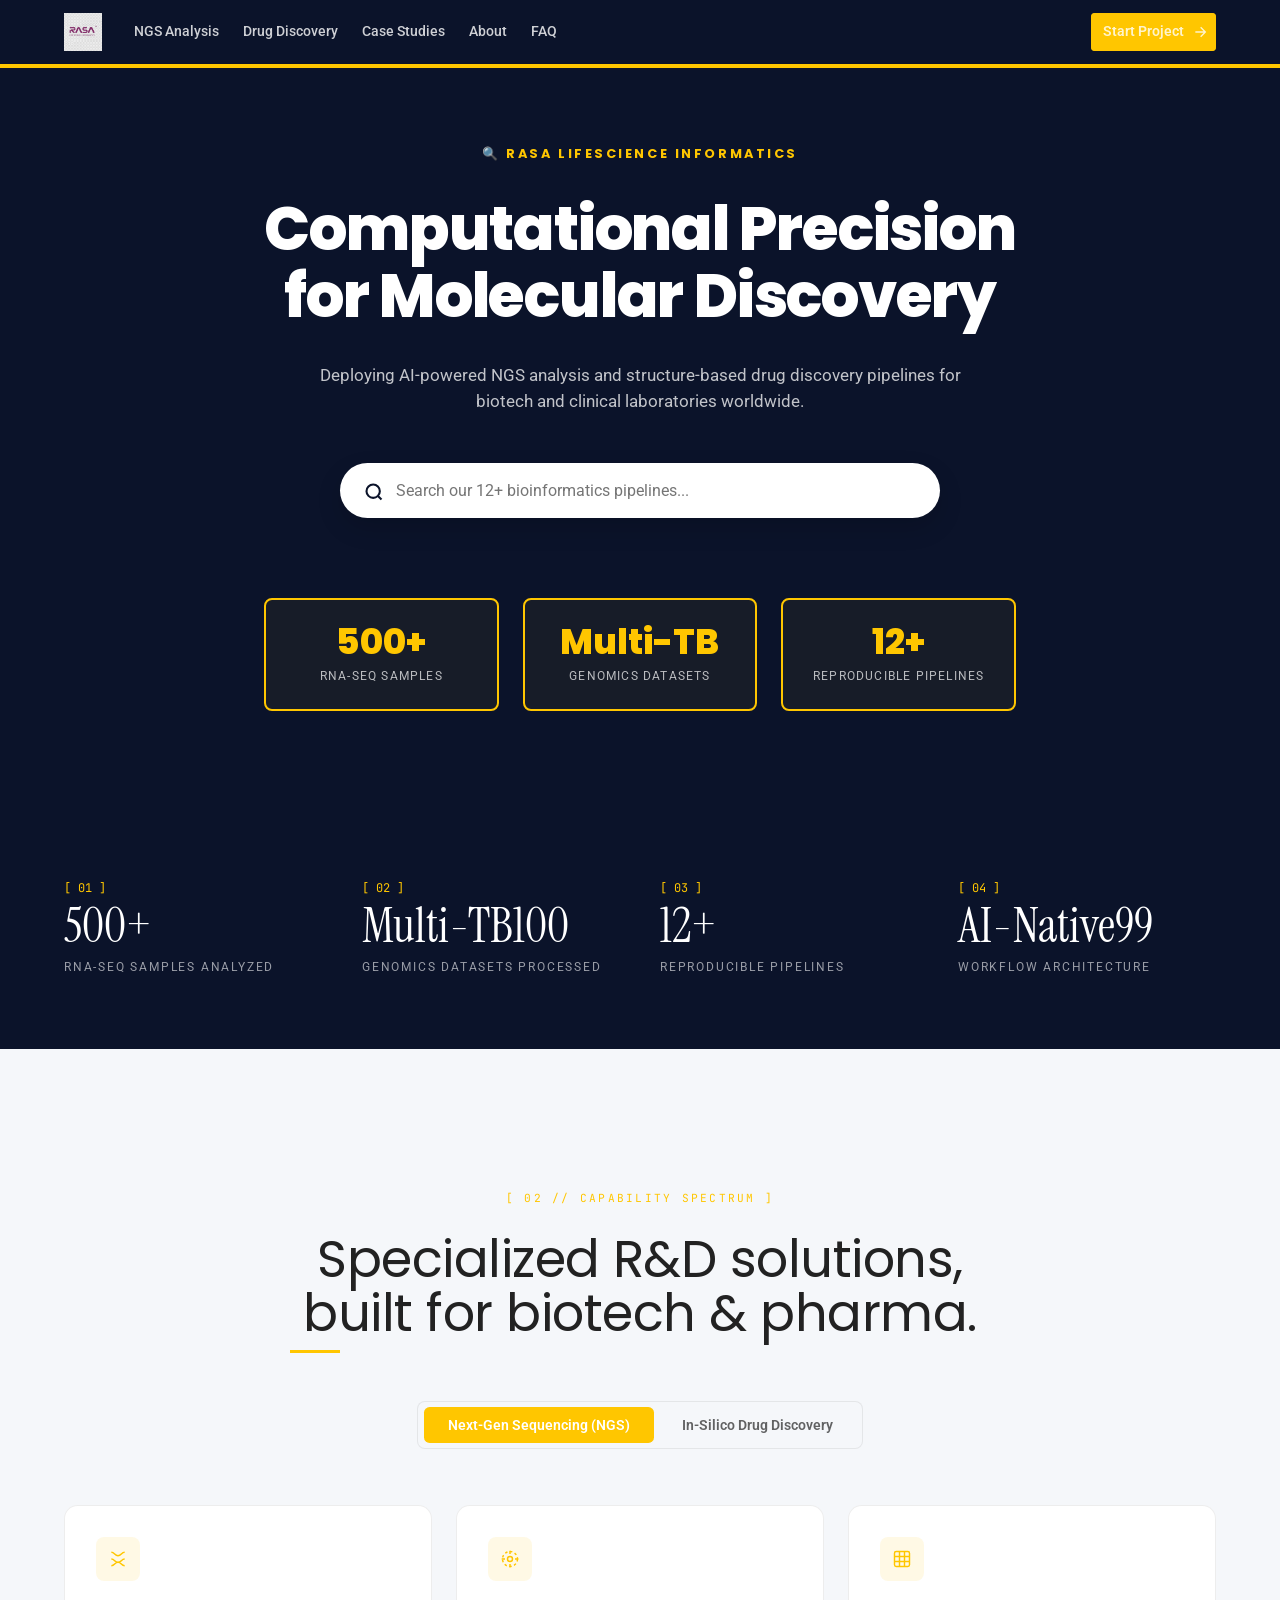
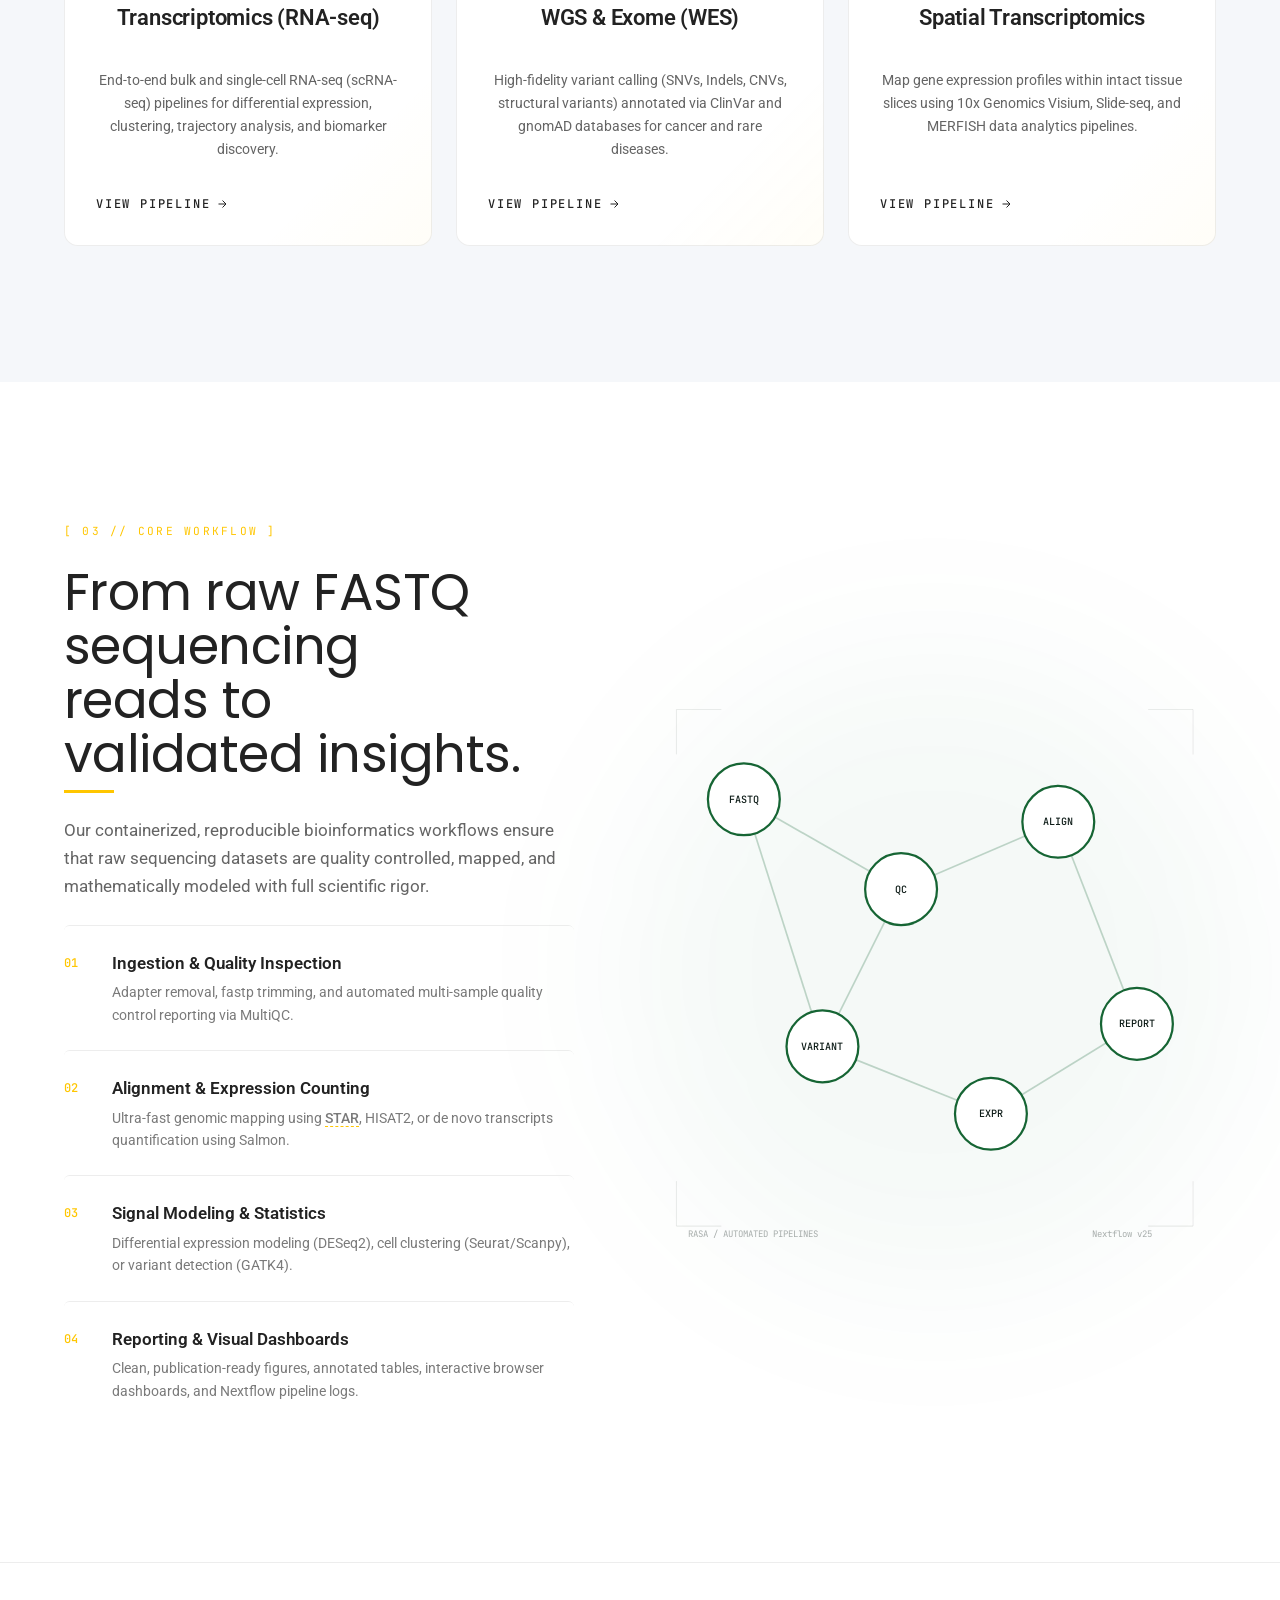
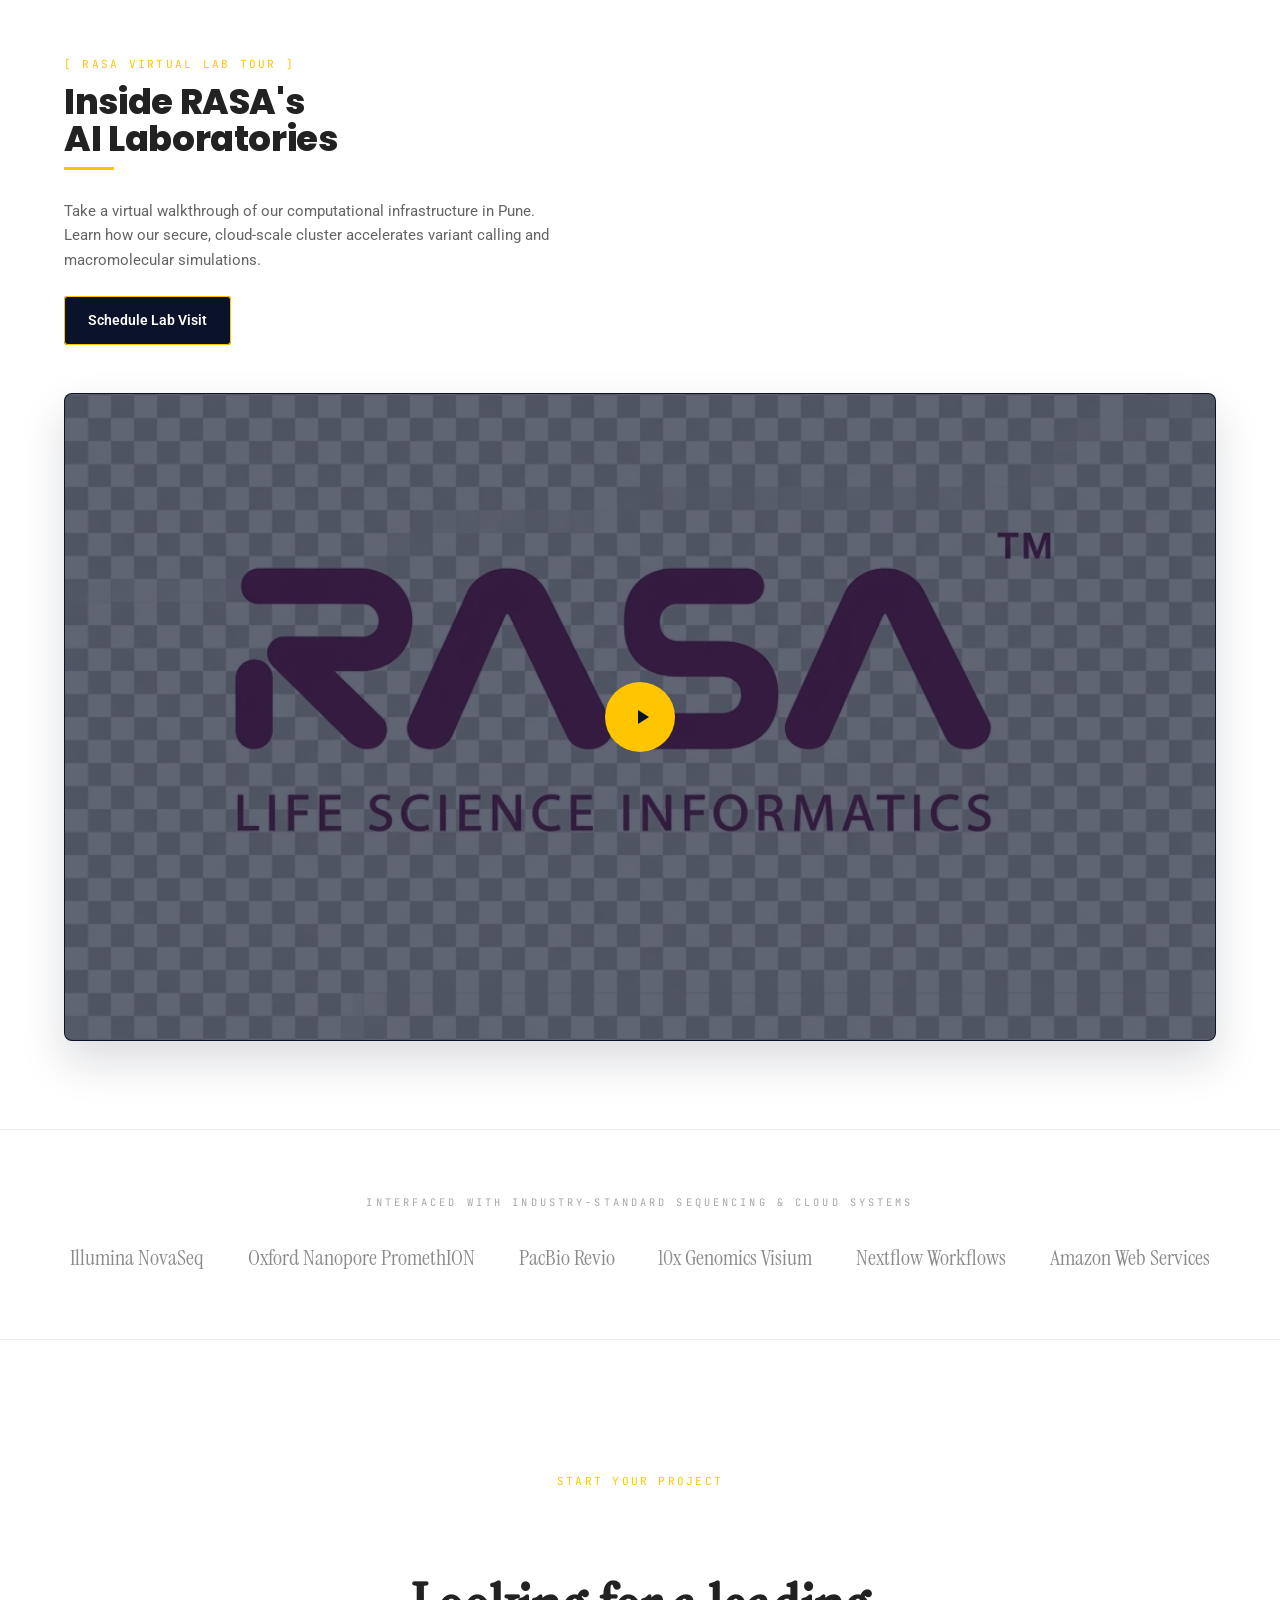
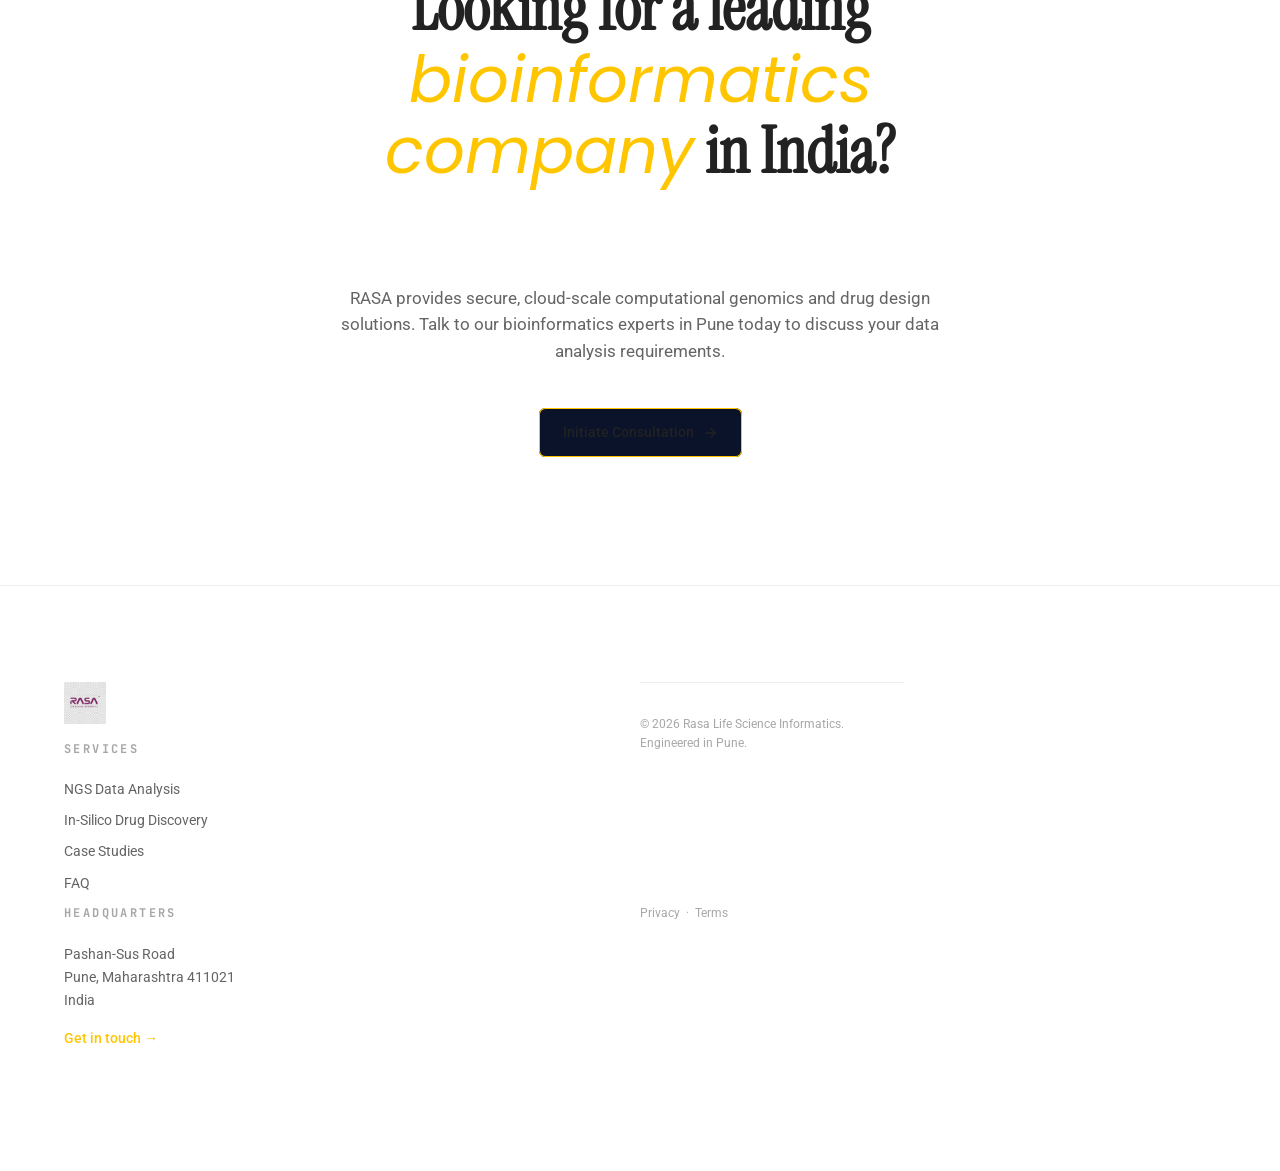
==== index.html @ 93c73415 "Initial commit of RASA LSI - Eduma Theme Clone" ====
<!DOCTYPE html>
<html lang="en">
<head>
  <meta charset="UTF-8">
  <meta name="viewport" content="width=device-width, initial-scale=1.0">
  <title>RASA Life Science Informatics | Bioinformatics & NGS Services India</title>
  <meta name="description" content="RASA Life Science Informatics provides AI-powered NGS data analysis services, transcriptomics, epigenomics, and in-silico drug discovery pipelines in India.">
  <link rel="icon" type="image/svg+xml" href="favicon.svg">
  <link rel="preconnect" href="https://fonts.googleapis.com">
  <link rel="preconnect" href="https://fonts.gstatic.com" crossorigin>
  <link href="https://fonts.googleapis.com/css2?family=Instrument+Serif:ital@0;1&family=Inter:wght@300;400;500;600;700&family=JetBrains+Mono:wght@400;500&display=swap" rel="stylesheet">
  <link rel="stylesheet" href="theme.css">
</head>
<body class="rasa">
  <!--
================================================================
  RASA LSI — HOME PAGE
  WordPress Custom HTML block. Self-contained.
  Design system: "Academic Precision" — cream + ink + forest leaf
  Typography: Instrument Serif / Inter / JetBrains Mono
================================================================
-->







<!-- =============== HEADER =============== -->
<header class="rasa rasa-header">
  <div class="rasa-header__inner">
    <div class="rasa-header__group">
      <a href="index.html" class="rasa-brand"><img src="logo.png" alt="RASA LSI Logo" style="height: 38px; width: auto; display: block; object-fit: contain; margin: 0;"></a>
      <nav class="rasa-nav" aria-label="Primary Nav">
        <a href="services-ngs.html">NGS Analysis</a>
        <a href="services-drug-discovery.html">Drug Discovery</a>
        <a href="case-studies.html">Case Studies</a>
        <a href="about.html">About</a>
        <a href="faq.html">FAQ</a>
      </nav>
    </div>
    <a href="contact.html" class="rasa-cta-btn">
      Start Project
      <svg viewBox="0 0 24 24" fill="none" stroke="currentColor" stroke-width="2" aria-hidden="true"><path d="M5 12h14M13 5l7 7-7 7"/></svg>
    </a>
  </div>
</header>

<!-- =============== MAIN =============== -->
<main class="rasa rasa-page">

  <!-- HERO -->
  
      <section class="rasa-hero" style="background: #0b132a !important; color: #ffffff !important; padding: 9rem 0 6rem !important; text-align: center !important; position: relative;">
        <div class="container" style="max-width: 800px; margin: 0 auto; display: flex; flex-direction: column; align-items: center; gap: 2rem;">
          <span class="rasa-eyebrow" style="color: #ffc600; font-family: 'Poppins', sans-serif; font-weight: 700; font-size: 0.8rem; letter-spacing: 0.2em; display: inline-flex; align-items: center; gap: 0.5rem;">🔍 RASA LIFESCIENCE INFORMATICS</span>
          <h1 class="rasa-h1" style="font-family: 'Poppins', sans-serif; font-weight: 800; font-size: clamp(2.2rem, 5vw, 3.8rem); line-height: 1.1; margin: 0; color: #ffffff;">
            Computational Precision for Molecular Discovery
          </h1>
          <p style="color: rgba(255,255,255,0.75); font-size: 1.05rem; line-height: 1.6; max-width: 650px; margin: 0;">
            Deploying AI-powered NGS analysis and structure-based drug discovery pipelines for biotech and clinical laboratories worldwide.
          </p>
          
          <!-- Central search bar -->
          <div style="width: 100%; max-width: 600px; position: relative; margin-top: 1rem;">
            <input type="text" placeholder="Search our 12+ bioinformatics pipelines..." style="width: 100%; padding: 1.1rem 1.5rem 1.1rem 3.5rem; border-radius: 9999px; border: none; font-family: inherit; font-size: 1rem; color: #0b132a; background: #ffffff; box-shadow: 0 10px 25px rgba(0,0,0,0.15);" disabled>
            <svg viewBox="0 0 24 24" fill="none" stroke="#0b132a" stroke-width="2.5" style="position: absolute; left: 1.5rem; top: 1.15rem; width: 20px; height: 20px;"><circle cx="11" cy="11" r="8"/><path d="m21 21-4.3-4.3"/></svg>
          </div>
          
          <!-- Yellow outline metrics boxes floating below -->
          <div style="display: grid; grid-template-columns: repeat(3, 1fr); gap: 1.5rem; width: 100%; margin-top: 3rem;">
            <div style="border: 2px solid #ffc600; padding: 1.5rem; border-radius: 0.5rem; background: rgba(255,198,0,0.05); text-align: center;">
              <div style="font-family: 'Poppins', sans-serif; font-size: 2.2rem; font-weight: 800; color: #ffc600; line-height: 1;">500+</div>
              <span style="font-size: 0.75rem; text-transform: uppercase; letter-spacing: 0.1em; color: rgba(255,255,255,0.7); display: block; margin-top: 0.5rem;">RNA-seq Samples</span>
            </div>
            <div style="border: 2px solid #ffc600; padding: 1.5rem; border-radius: 0.5rem; background: rgba(255,198,0,0.05); text-align: center;">
              <div style="font-family: 'Poppins', sans-serif; font-size: 2.2rem; font-weight: 800; color: #ffc600; line-height: 1;">Multi-TB</div>
              <span style="font-size: 0.75rem; text-transform: uppercase; letter-spacing: 0.1em; color: rgba(255,255,255,0.7); display: block; margin-top: 0.5rem;">Genomics Datasets</span>
            </div>
            <div style="border: 2px solid #ffc600; padding: 1.5rem; border-radius: 0.5rem; background: rgba(255,198,0,0.05); text-align: center;">
              <div style="font-family: 'Poppins', sans-serif; font-size: 2.2rem; font-weight: 800; color: #ffc600; line-height: 1;">12+</div>
              <span style="font-size: 0.75rem; text-transform: uppercase; letter-spacing: 0.1em; color: rgba(255,255,255,0.7); display: block; margin-top: 0.5rem;">Reproducible Pipelines</span>
            </div>
          </div>
        </div>
      </section>

  <!-- METRICS -->
  <section class="rasa-section--ink" style="padding: 4.5rem 0;">
    <div class="container">
      <div class="rasa-metrics">
        <div>
          <div class="rasa-metric__idx">[ 01 ]</div>
          <div class="rasa-metric__value" data-count="500" data-suffix="+">0+</div>
          <span class="rasa-metric__label">RNA-seq samples analyzed</span>
        </div>
        <div>
          <div class="rasa-metric__idx">[ 02 ]</div>
          <div class="rasa-metric__value" data-count="100" data-prefix="Multi-TB" data-suffix="">Multi-TB</div>
          <span class="rasa-metric__label">Genomics datasets processed</span>
        </div>
        <div>
          <div class="rasa-metric__idx">[ 03 ]</div>
          <div class="rasa-metric__value" data-count="12" data-suffix="+">0+</div>
          <span class="rasa-metric__label">Reproducible pipelines</span>
        </div>
        <div>
          <div class="rasa-metric__idx">[ 04 ]</div>
          <div class="rasa-metric__value" data-count="99" data-prefix="AI-Native" data-suffix="">AI-Native</div>
          <span class="rasa-metric__label">Workflow architecture</span>
        </div>
      </div>
    </div>
  </section>

  <!-- SPECIALIZED SERVICES (INTERACTIVE TABS) -->
  <section class="rasa-section rasa-section--lg rasa-section--muted">
    <div class="container" style="text-align: center;">
      <div class="rasa-reveal" style="max-width: 700px; margin: 0 auto 3rem;">
        <span class="rasa-eyebrow">[ 02 // Capability Spectrum ]</span>
        <h2 class="rasa-h2" style="margin-top:1.5rem;">Specialized R&amp;D solutions, built for biotech &amp; pharma.</h2>
      </div>

      <!-- Tab Switcher -->
      <div class="rasa-reveal" data-delay="1">
        <div class="rasa-tabs-nav" role="tablist">
          <button class="rasa-tab-btn is-active" id="tab-ngs" role="tab" aria-selected="true" aria-controls="panel-ngs">Next-Gen Sequencing (NGS)</button>
          <button class="rasa-tab-btn" id="tab-dd" role="tab" aria-selected="false" aria-controls="panel-dd">In-Silico Drug Discovery</button>
        </div>
      </div>

      <!-- NGS Content Panel -->
      <div class="rasa-tab-panel is-active" id="panel-ngs" role="tabpanel" aria-labelledby="tab-ngs">
        <div class="rasa-services-grid">
          <div class="rasa-card">
            <div class="rasa-card__icon-wrap">
              <svg viewBox="0 0 24 24"><path d="M4 4c4 0 4 4 8 4s4-4 8-4M4 12c4 0 4 4 8 4s4-4 8-4M4 20c4 0 4-4 8-4s4 4 8 4"/></svg>
            </div>
            <h3 class="rasa-card__title">Transcriptomics (RNA-seq)</h3>
            <p class="rasa-card__body">End-to-end bulk and single-cell RNA-seq (scRNA-seq) pipelines for differential expression, clustering, trajectory analysis, and biomarker discovery.</p>
            <a href="services-ngs.html#transcriptomics" class="rasa-card__more">View Pipeline <svg viewBox="0 0 24 24" fill="none" stroke="currentColor" stroke-width="2" aria-hidden="true"><path d="M5 12h14M13 5l7 7-7 7"/></svg></a>
          </div>

          <div class="rasa-card">
            <div class="rasa-card__icon-wrap">
              <svg viewBox="0 0 24 24"><circle cx="12" cy="12" r="3"/><circle cx="12" cy="12" r="9" stroke-dasharray="3 3"/><path d="M12 2v4M12 18v4M2 12h4M18 12h4"/></svg>
            </div>
            <h3 class="rasa-card__title">WGS &amp; Exome (WES)</h3>
            <p class="rasa-card__body">High-fidelity variant calling (SNVs, Indels, CNVs, structural variants) annotated via ClinVar and gnomAD databases for cancer and rare diseases.</p>
            <a href="services-ngs.html#wgs-wes" class="rasa-card__more">View Pipeline <svg viewBox="0 0 24 24" fill="none" stroke="currentColor" stroke-width="2" aria-hidden="true"><path d="M5 12h14M13 5l7 7-7 7"/></svg></a>
          </div>

          <div class="rasa-card">
            <div class="rasa-card__icon-wrap">
              <svg viewBox="0 0 24 24"><rect x="3" y="3" width="18" height="18" rx="2"/><path d="M9 3v18M15 3v18M3 9h18M3 15h18"/></svg>
            </div>
            <h3 class="rasa-card__title">Spatial Transcriptomics</h3>
            <p class="rasa-card__body">Map gene expression profiles within intact tissue slices using 10x Genomics Visium, Slide-seq, and MERFISH data analytics pipelines.</p>
            <a href="services-ngs.html#spatial" class="rasa-card__more">View Pipeline <svg viewBox="0 0 24 24" fill="none" stroke="currentColor" stroke-width="2" aria-hidden="true"><path d="M5 12h14M13 5l7 7-7 7"/></svg></a>
          </div>
        </div>
      </div>

      <!-- Drug Discovery Panel -->
      <div class="rasa-tab-panel" id="panel-dd" role="tabpanel" aria-labelledby="tab-dd">
        <div class="rasa-services-grid">
          <div class="rasa-card">
            <div class="rasa-card__icon-wrap">
              <svg viewBox="0 0 24 24"><path d="M6 2v6a6 6 0 0 0 12 0V2M6 22v-6a6 6 0 0 1 12 0v6M6 2h12M6 22h12"/></svg>
            </div>
            <h3 class="rasa-card__title">Target ID &amp; Structure</h3>
            <p class="rasa-card__body">Integrative mining of transcriptomic &amp; clinical data paired with high-accuracy 3D structural prediction utilizing AlphaFold2 models.</p>
            <a href="services-drug-discovery.html#target" class="rasa-card__more">Explore Target ID <svg viewBox="0 0 24 24" fill="none" stroke="currentColor" stroke-width="2" aria-hidden="true"><path d="M5 12h14M13 5l7 7-7 7"/></svg></a>
          </div>

          <div class="rasa-card">
            <div class="rasa-card__icon-wrap">
              <svg viewBox="0 0 24 24"><circle cx="6" cy="6" r="3"/><circle cx="6" cy="18" r="3"/><circle cx="18" cy="12" r="3"/><path d="M9 6c6 0 6 6 6 6M9 18c6 0 6-6 6-6"/></svg>
            </div>
            <h3 class="rasa-card__title">Virtual Screening</h3>
            <p class="rasa-card__body">High-throughput structure-based virtual screening and shape-based pharmacophore docking of commercial compound databases.</p>
            <a href="services-drug-discovery.html#virtual-screening" class="rasa-card__more">Explore Screening <svg viewBox="0 0 24 24" fill="none" stroke="currentColor" stroke-width="2" aria-hidden="true"><path d="M5 12h14M13 5l7 7-7 7"/></svg></a>
          </div>

          <div class="rasa-card">
            <div class="rasa-card__icon-wrap">
              <svg viewBox="0 0 24 24"><path d="M12 2 4 5v7c0 5 3.5 8.5 8 10 4.5-1.5 8-5 8-10V5l-8-3z"/><path d="m9 12 2 2 4-4"/></svg>
            </div>
            <h3 class="rasa-card__title">Lead Optimization</h3>
            <p class="rasa-card__body">Refine hit binding affinities with GROMACS molecular dynamics, ML QSAR modeling, SwissADME profiling, and toxicity filters.</p>
            <a href="services-drug-discovery.html#lead-optimization" class="rasa-card__more">Explore Optimization <svg viewBox="0 0 24 24" fill="none" stroke="currentColor" stroke-width="2" aria-hidden="true"><path d="M5 12h14M13 5l7 7-7 7"/></svg></a>
          </div>
        </div>
      </div>
    </div>
  </section>

  <!-- PIPELINE -->
  <section class="rasa-section rasa-section--lg">
    <div class="container rasa-pipe-grid">
      <div class="rasa-reveal">
        <span class="rasa-eyebrow">[ 03 // Core Workflow ]</span>
        <h2 class="rasa-h2" style="margin: 1.5rem 0;">From raw FASTQ sequencing reads to validated insights.</h2>
        <p class="rasa-lede">
          Our containerized, reproducible bioinformatics workflows ensure that raw sequencing datasets 
          are quality controlled, mapped, and mathematically modeled with full scientific rigor.
        </p>
        <div class="rasa-pipe-list">
          <div class="rasa-pipe-row">
            <span class="rasa-pipe-row__num">01</span>
            <div>
              <div class="rasa-pipe-row__title">Ingestion &amp; Quality Inspection</div>
              <div class="rasa-pipe-row__body">Adapter removal, fastp trimming, and automated multi-sample quality control reporting via MultiQC.</div>
            </div>
          </div>
          <div class="rasa-pipe-row">
            <span class="rasa-pipe-row__num">02</span>
            <div>
              <div class="rasa-pipe-row__title">Alignment &amp; Expression Counting</div>
              <div class="rasa-pipe-row__body">Ultra-fast genomic mapping using 
                <span class="rasa-tooltip-target">STAR<span class="rasa-tooltip">Spliced Transcripts Alignment to a Reference - high speed RNA-seq aligner.</span></span>, 
                HISAT2, or de novo transcripts quantification using Salmon.
              </div>
            </div>
          </div>
          <div class="rasa-pipe-row">
            <span class="rasa-pipe-row__num">03</span>
            <div>
              <div class="rasa-pipe-row__title">Signal Modeling &amp; Statistics</div>
              <div class="rasa-pipe-row__body">Differential expression modeling (DESeq2), cell clustering (Seurat/Scanpy), or variant detection (GATK4).</div>
            </div>
          </div>
          <div class="rasa-pipe-row">
            <span class="rasa-pipe-row__num">04</span>
            <div>
              <div class="rasa-pipe-row__title">Reporting &amp; Visual Dashboards</div>
              <div class="rasa-pipe-row__body">Clean, publication-ready figures, annotated tables, interactive browser dashboards, and Nextflow pipeline logs.</div>
            </div>
          </div>
        </div>
      </div>

      <!-- Dynamic SVG Schematic -->
      <div class="rasa-reveal" data-delay="2" style="position: relative;">
        <div style="position: absolute; inset: -2rem; background: rgba(22,101,52,0.04); filter: blur(80px); border-radius: 50%; z-index: 0;"></div>
        <svg viewBox="0 0 500 500" style="width: 100%; position: relative; z-index: 1;" aria-hidden="true" role="img">
          <defs>
            <linearGradient id="rasa-pipe-grad" x1="0" y1="0" x2="1" y2="1">
              <stop offset="0%" stop-color="#166534" stop-opacity="0.3"/>
              <stop offset="100%" stop-color="#166534" stop-opacity="0.05"/>
            </linearGradient>
          </defs>
          <!-- Grid connections -->
          <g stroke="rgba(22,101,52,0.25)" stroke-width="1.5" fill="none">
            <path d="M80,100 Q150,140 220,180"/>
            <path d="M220,180 Q290,150 360,120"/>
            <path d="M220,180 Q185,250 150,320"/>
            <path d="M360,120 Q395,210 430,300"/>
            <path d="M150,320 Q225,350 300,380"/>
            <path d="M300,380 Q365,340 430,300"/>
            <path d="M80,100 Q115,210 150,320"/>
          </g>
          <!-- Nodes -->
          <g fill="var(--cream)">
            <circle cx="80" cy="100" r="32" stroke="#166534" stroke-width="2"/>
            <circle cx="220" cy="180" r="32" stroke="#166534" stroke-width="2"/>
            <circle cx="360" cy="120" r="32" stroke="#166534" stroke-width="2"/>
            <circle cx="150" cy="320" r="32" stroke="#166534" stroke-width="2"/>
            <circle cx="300" cy="380" r="32" stroke="#166534" stroke-width="2"/>
            <circle cx="430" cy="300" r="32" stroke="#166534" stroke-width="2"/>
          </g>
          <!-- Node Texts -->
          <g font-family="JetBrains Mono, monospace" font-size="9" fill="#0c1a16" text-anchor="middle" font-weight="500">
            <text x="80" y="103">FASTQ</text>
            <text x="220" y="183">QC</text>
            <text x="360" y="123">ALIGN</text>
            <text x="150" y="323">VARIANT</text>
            <text x="300" y="383">EXPR</text>
            <text x="430" y="303">REPORT</text>
          </g>
          <!-- Ticks -->
          <g stroke="rgba(12,26,22,0.08)" stroke-width="1">
            <line x1="20" y1="20" x2="60" y2="20"/><line x1="20" y1="20" x2="20" y2="60"/>
            <line x1="480" y1="20" x2="440" y2="20"/><line x1="480" y1="20" x2="480" y2="60"/>
            <line x1="20" y1="480" x2="60" y2="480"/><line x1="20" y1="480" x2="20" y2="440"/>
            <line x1="480" y1="480" x2="440" y2="480"/><line x1="480" y1="480" x2="480" y2="440"/>
          </g>
          <g font-family="JetBrains Mono, monospace" font-size="8" fill="#0c1a16" opacity="0.35">
            <text x="30" y="490">RASA / AUTOMATED PIPELINES</text>
            <text x="390" y="490">Nextflow v25</text>
          </g>
        </svg>
      </div>
    </div>
  </section>

  <!-- PLATFORMS -->
  
      <!-- INSIDE RASA'S AI LABORATORIES VIDEO PROMOTIONAL BLOCK -->
      <section class="rasa-section" style="background: #ffffff; border-top: 1px solid var(--border); padding: 5.5rem 0;">
        <div class="container" style="display: grid; grid-template-columns: 1fr; gap: 3rem; align-items: center;" class="rasa-split-video">
          <!-- Copy (Left) -->
          <div style="max-width: 500px; text-align:left;">
            <span class="rasa-eyebrow" style="color: #ffc600;">[ RASA Virtual Lab Tour ]</span>
            <h2 class="rasa-h2" style="font-family: 'Poppins', sans-serif; font-size: 2.2rem; margin-top: 0.5rem; font-weight: 800;">Inside RASA's AI Laboratories</h2>
            <p style="color: var(--foreground-70); font-size: 0.95rem; line-height: 1.6; margin-top: 1rem;">
              Take a virtual walkthrough of our computational infrastructure in Pune. Learn how our secure, cloud-scale cluster accelerates variant calling and macromolecular simulations.
            </p>
            <div style="margin-top: 1.5rem;">
              <a href="contact.html" class="rasa-btn rasa-btn--primary" style="background: #0b132a; color: #ffffff; font-weight: 600; border-radius: 0.25rem;">Schedule Lab Visit</a>
            </div>
          </div>
          
          <!-- Video Placeholder (Right) -->
          <div style="position: relative; width: 100%; aspect-ratio: 16/9; background: #0b132a; border-radius: 0.5rem; overflow: hidden; box-shadow: 0 20px 45px rgba(11, 19, 42, 0.15); display: flex; align-items: center; justify-content: center; border: 1px solid rgba(11, 19, 42, 0.1);">
            <img src="logo.png" alt="Lab Tour Video Thumbnail" style="width: 100%; height: 100%; object-fit: cover; opacity: 0.35;">
            <!-- Pulsing Play Button -->
            <button style="position: absolute; width: 70px; height: 70px; border-radius: 50%; background: #ffc600; border: none; display: flex; align-items: center; justify-content: center; box-shadow: 0 0 0 0 rgba(255, 198, 0, 0.6); animation: playPulse 2s infinite; cursor: pointer;">
              <svg viewBox="0 0 24 24" fill="#0b132a" style="width: 24px; height: 24px; margin-left: 4px;"><path d="M8 5v14l11-7z"/></svg>
            </button>
          </div>
        </div>
        <link rel="stylesheet" href="theme.css">
      </section>
<section class="rasa-platforms">
    <div class="container">
      <p class="rasa-platforms__label">Interfaced with industry-standard sequencing &amp; cloud systems</p>
      <div class="rasa-platforms__row">
        <span class="rasa-platforms__item">Illumina NovaSeq</span>
        <span class="rasa-platforms__item">Oxford Nanopore PromethION</span>
        <span class="rasa-platforms__item">PacBio Revio</span>
        <span class="rasa-platforms__item">10x Genomics Visium</span>
        <span class="rasa-platforms__item">Nextflow Workflows</span>
        <span class="rasa-platforms__item">Amazon Web Services</span>
      </div>
    </div>
  </section>

  <!-- CTA -->
  <section class="rasa-cta">
    <div class="container rasa-cta__inner">
      <div class="rasa-reveal">
        <span class="rasa-eyebrow">Start Your Project</span>
      </div>
      <h2 class="rasa-cta__heading rasa-reveal" data-delay="1">Looking for a leading <span class="serif italic leaf">bioinformatics company</span> in India?</h2>
      <p class="rasa-cta__body rasa-reveal" data-delay="2">
        RASA provides secure, cloud-scale computational genomics and drug design solutions. Talk to our bioinformatics experts in Pune today to discuss your data analysis requirements.
      </p>
      <div class="rasa-reveal" data-delay="3">
        <a href="contact.html" class="rasa-btn rasa-btn--primary">
          Initiate Consultation
          <svg viewBox="0 0 24 24" fill="none" stroke="currentColor" stroke-width="2" aria-hidden="true"><path d="M5 12h14M13 5l7 7-7 7"/></svg>
        </a>
      </div>
    </div>
  </section>

</main>

<!-- =============== FOOTER =============== -->
<footer class="rasa rasa-footer">
  <div class="container">
    <div class="rasa-footer__grid">
      <div>
        <div class="rasa-footer__brand"><img src="logo.png" alt="RASA LSI Logo" style="height: 42px; width: auto; display: block; object-fit: contain;"></div>
      <div>
        <h4>Services</h4>
        <a href="services-ngs.html">NGS Data Analysis</a>
        <a href="services-drug-discovery.html">In-Silico Drug Discovery</a>
        <a href="case-studies.html">Case Studies</a>
        <a href="faq.html">FAQ</a>
      </div>
      <div>
        <h4>Headquarters</h4>
        <p style="font-size: 0.875rem; color: var(--foreground-70); line-height: 1.65; margin: 0 0 1rem;">
          Pashan-Sus Road<br>
          Pune, Maharashtra 411021<br>
          India
        </p>
        <a href="contact.html" style="font-weight: 500; color: var(--leaf);">Get in touch →</a>
      </div>
    </div>
    <div class="rasa-footer__bottom">
      <span>© <span id="rasa-year">2026</span> Rasa Life Science Informatics. Engineered in Pune.</span>
      <span><a href="/privacy">Privacy</a> &nbsp;·&nbsp; <a href="/terms">Terms</a></span>
    </div>
  </div>
</footer>
  <script>

(function () {
  var y = document.getElementById('rasa-year');
  if (y) y.textContent = new Date().getFullYear();

    // Active navigation link detection
  try {
    var path = window.location.pathname;
    var page = path.split('/').pop();
    if (!page || page === '') page = 'index.html';
    document.querySelectorAll('.rasa-nav a').forEach(function (a) {
      a.classList.remove('is-active');
      var href = a.getAttribute('href').split('#')[0].split('/').pop();
      if (href === page) a.classList.add('is-active');
    });
  } catch (e) {}

  // Reveal animations on scroll
  var reveals = document.querySelectorAll('.rasa-reveal');
  var ioReveal = new IntersectionObserver(function (entries) {
    entries.forEach(function (e) {
      if (e.isIntersecting) {
        e.target.classList.add('is-visible');
        ioReveal.unobserve(e.target);
      }
    });
  }, { threshold: 0.1 });
  reveals.forEach(function (el) { ioReveal.observe(el); });

  // Metrics counter animations
  var metrics = document.querySelectorAll('.rasa-metric__value');
  var ioMetrics = new IntersectionObserver(function (entries) {
    entries.forEach(function (e) {
      if (e.isIntersecting) {
        var el = e.target;
        var targetVal = parseInt(el.getAttribute('data-count'), 10);
        var prefix = el.getAttribute('data-prefix') || '';
        var suffix = el.getAttribute('data-suffix') || '';
        if (!isNaN(targetVal)) {
          var current = 0;
          var duration = 1500; // ms
          var stepTime = Math.max(Math.floor(duration / targetVal), 15);
          var timer = setInterval(function () {
            current += Math.ceil(targetVal / 60);
            if (current >= targetVal) {
              current = targetVal;
              clearInterval(timer);
            }
            el.textContent = prefix + current + suffix;
          }, stepTime);
        } else {
          el.textContent = prefix || el.textContent;
        }
        ioMetrics.unobserve(el);
      }
    });
  }, { threshold: 0.1 });
  metrics.forEach(function (el) { ioMetrics.observe(el); });

  // Interactive Tabs
  var tabButtons = document.querySelectorAll('.rasa-tab-btn');
  var tabPanels = document.querySelectorAll('.rasa-tab-panel');
  tabButtons.forEach(function (btn) {
    btn.addEventListener('click', function () {
      tabButtons.forEach(function (b) {
        b.classList.remove('is-active');
        b.setAttribute('aria-selected', 'false');
      });
      tabPanels.forEach(function (p) { p.classList.remove('is-active'); });

      btn.classList.add('is-active');
      btn.setAttribute('aria-selected', 'true');
      var controls = btn.getAttribute('aria-controls');
      var targetPanel = document.getElementById(controls);
      if (targetPanel) targetPanel.classList.add('is-active');
    });
  });

  // Dynamic Interactive SVG Network Diagram Simulation
  (function () {
    var svg = document.getElementById('rasa-hero-network');
    if (!svg) return;
    
    var width = 400;
    var height = 400;
    var numNodes = 15;
    var nodes = [];
    var links = [];
    var mouse = { x: width / 2, y: height / 2, active: false };

    // Initialize random nodes
    for (var i = 0; i < numNodes; i++) {
      nodes.push({
        x: Math.random() * (width - 100) + 50,
        y: Math.random() * (height - 100) + 50,
        vx: (Math.random() - 0.5) * 0.8,
        vy: (Math.random() - 0.5) * 0.8,
        radius: Math.random() * 4 + 3,
        element: null
      });
    }

    // Generate random connection linkages
    for (var i = 0; i < nodes.length; i++) {
      for (var j = i + 1; j < nodes.length; j++) {
        if (Math.random() < 0.28) {
          links.push({ source: i, target: j, element: null });
        }
      }
    }

    // Create SVG elements
    var linkGroup = document.createElementNS("http://www.w3.org/2000/svg", "g");
    linkGroup.setAttribute("stroke", "rgba(11, 19, 42, 0.12)");
    linkGroup.setAttribute("stroke-width", "1.5");
    svg.appendChild(linkGroup);

    var nodeGroup = document.createElementNS("http://www.w3.org/2000/svg", "g");
    svg.appendChild(nodeGroup);

    links.forEach(function (l) {
      var line = document.createElementNS("http://www.w3.org/2000/svg", "line");
      linkGroup.appendChild(line);
      l.element = line;
    });

    nodes.forEach(function (n) {
      var circle = document.createElementNS("http://www.w3.org/2000/svg", "circle");
      circle.setAttribute("r", n.radius);
      circle.setAttribute("fill", "#0b132a");
      circle.setAttribute("stroke", "#f8f9fa");
      circle.setAttribute("stroke-width", "1.5");
      nodeGroup.appendChild(circle);
      n.element = circle;
    });

    // Tracking mouse movements
    svg.addEventListener('mousemove', function (e) {
      var rect = svg.getBoundingClientRect();
      mouse.x = (e.clientX - rect.left) * (width / rect.width);
      mouse.y = (e.clientY - rect.top) * (height / rect.height);
      mouse.active = true;
    });

    svg.addEventListener('mouseleave', function () {
      mouse.active = false;
    });

    // Physics Engine Loop
    function updatePhysics() {
      nodes.forEach(function (n) {
        // Friction / Inertia
        n.x += n.vx;
        n.y += n.vy;

        // Boundary bounce check
        if (n.x < 15 || n.x > width - 15) { n.vx *= -1; n.x = Math.max(15, Math.min(width - 15, n.x)); }
        if (n.y < 15 || n.y > height - 15) { n.vy *= -1; n.y = Math.max(15, Math.min(height - 15, n.y)); }

        // Interaction with mouse pointer (attraction/spring gravity)
        if (mouse.active) {
          var dx = mouse.x - n.x;
          var dy = mouse.y - n.y;
          var dist = Math.sqrt(dx * dx + dy * dy);
          if (dist < 120) {
            var force = (120 - dist) / 1500;
            n.vx += dx * force;
            n.vy += dy * force;
          }
        }

        // Limit velocity
        var speed = Math.sqrt(n.vx * n.vx + n.vy * n.vy);
        var maxSpeed = 1.8;
        if (speed > maxSpeed) {
          n.vx = (n.vx / speed) * maxSpeed;
          n.vy = (n.vy / speed) * maxSpeed;
        }

        // Apply visual attributes
        n.element.setAttribute("cx", n.x.toFixed(1));
        n.element.setAttribute("cy", n.y.toFixed(1));
      });

      links.forEach(function (l) {
        var s = nodes[l.source];
        var t = nodes[l.target];
        l.element.setAttribute("x1", s.x.toFixed(1));
        l.element.setAttribute("y1", s.y.toFixed(1));
        l.element.setAttribute("x2", t.x.toFixed(1));
        l.element.setAttribute("y2", t.y.toFixed(1));
      });

      requestAnimationFrame(updatePhysics);
    }
    
    updatePhysics();
  })();

})();

</script>
</body>
</html>
---- theme.css ----
@import url('https://fonts.googleapis.com/css2?family=Roboto:wght@300;400;500;700&family=Poppins:ital,wght@0,300..900;1,300..900&family=JetBrains+Mono:wght@400;500&display=swap');


/* ========================================== */

/* Theme: Education WP */

/* ========================================== */


html, body {
  margin: 0; padding: 0; background: #f8f9fa; scroll-behavior: smooth;
}

.rasa-page {
  min-height: 100vh;
}

.rasa,
.rasa *,
.rasa *::before,
.rasa *::after {
  box-sizing: border-box;
}

.rasa {
  /* Brand palette */
  --cream: #ffffff;
  --ink: #0b132a;
  --leaf: #ffc600;
  --leaf-hover: #e0af00;
  --leaf-soft: rgba(255, 198, 0, 0.1);
  --leaf-tint: rgba(255, 198, 0, 0.05);
  --surface: #f5f7fa;
  --foreground: #222222;
  --foreground-70: rgba(34, 34, 34, 0.70);
  --foreground-60: rgba(34, 34, 34, 0.60);
  --foreground-50: rgba(34, 34, 34, 0.50);
  --foreground-40: rgba(34, 34, 34, 0.40);
  --foreground-10: rgba(34, 34, 34, 0.10);
  --foreground-05: rgba(34, 34, 34, 0.05);
  --background: var(--cream);
  --border: rgba(0, 0, 0, 0.07);
  --radius: 0.25rem;

  font-family: 'Roboto', sans-serif;
  color: var(--foreground);
  background: var(--background);
  line-height: 1.55;
  -webkit-font-smoothing: antialiased;
  text-rendering: optimizeLegibility;
}

.rasa ::selection {
  background: rgba(255, 198, 0,0.18); color: var(--ink);
}

.rasa a {
  color: inherit; text-decoration: none;
}

.rasa img {
  max-width: 100%; height: auto; display: block;
}

.rasa button {
  font-family: inherit; cursor: pointer;
}

.rasa .container {
  max-width: 1200px; margin: 0 auto; padding: 0 1.5rem;
}

.rasa .serif {
  font-family: 'Poppins', sans-serif; font-weight: 400;
}

.rasa .mono {
  font-family: 'JetBrains Mono', ui-monospace, monospace;
}

.rasa .italic {
  font-style: italic;
}

.rasa .leaf {
  color: var(--leaf);
}

/* Header */
.rasa-header {
  position: fixed; top: 0; left: 0; right: 0; z-index: 100;
  background: rgba(248, 249, 250, 0.85);
  backdrop-filter: saturate(140%) blur(16px);
  -webkit-backdrop-filter: saturate(140%) blur(16px);
  box-shadow: inset 0 -1px 0 rgba(0, 0, 0, 0.05);
}

.rasa-header__inner {
  max-width: 1200px; margin: 0 auto; padding: 0 1.5rem;
  height: 64px; display: flex; align-items: center; justify-content: space-between;
}

.rasa-brand {
  display: inline-flex; align-items: center; gap: 0.5rem;
  font-family: 'Poppins', sans-serif;
  font-size: 1.5rem; letter-spacing: -0.02em; line-height: 1;
}

.rasa-brand__dot {
  width: 10px; height: 10px; border-radius: 999px; background: var(--leaf); display: inline-block;
}

.rasa-brand__leaf {
  color: var(--leaf);
}

.rasa-nav {
  display: none; gap: 1.5rem; font-size: 0.875rem; font-weight: 500;
}

.rasa-nav a {
  color: var(--foreground-70); transition: color 0.15s;
}

.rasa-nav a:hover, .rasa-nav a.is-active {
  color: var(--foreground);
}

.rasa-cta-btn {
  display: inline-flex; align-items: center; gap: 0.5rem;
  background: var(--leaf); color: var(--cream);
  font-size: 0.875rem; font-weight: 500;
  padding: 0.5rem 0.5rem 0.5rem 0.75rem; border-radius: 0.4rem;
  box-shadow: inset 0 0 0 1px rgba(255, 198, 0,0.8);
  transition: background 0.2s, transform 0.2s;
}

.rasa-cta-btn:hover {
  background: var(--leaf-hover); transform: translateY(-1px);
}

.rasa-cta-btn svg {
  width: 16px; height: 16px;
}

@media (min-width: 900px) {
  .rasa-nav { display: inline-flex;
}

.rasa-header__inner {
  gap: 2rem;
}

.rasa-header__group {
  display: flex; gap: 2rem; align-items: center;
}

}
@media (max-width: 899px) {
  .rasa-header__group { display: flex; gap: 0.5rem; align-items: center;
}

}

/* Buttons */
.rasa-btn {
  display: inline-flex; align-items: center; gap: 0.5rem;
  font-size: 0.875rem; font-weight: 500;
  padding: 0.75rem 1.25rem; border-radius: 0.4rem;
  border: none; transition: filter 0.2s, background 0.2s, color 0.2s, box-shadow 0.2s, transform 0.2s;
}

.rasa-btn--primary {
  background: var(--leaf); color: var(--cream); box-shadow: inset 0 0 0 1px var(--leaf);
}

.rasa-btn--primary:hover {
  background: var(--leaf-hover); transform: translateY(-1px);
}

.rasa-btn--ghost {
  background: transparent; color: var(--foreground-70); box-shadow: inset 0 0 0 1px var(--foreground-10);
}

.rasa-btn--ghost:hover {
  color: var(--foreground); box-shadow: inset 0 0 0 1px rgba(0,0,0,0.25); background: rgba(0,0,0,0.02);
}

.rasa-btn svg {
  width: 16px; height: 16px;
}

/* Sections */
.rasa-section {
  padding: 5.5rem 0; position: relative;
}

.rasa-section--lg {
  padding: 8.5rem 0;
}

.rasa-section--muted {
  background: var(--surface);
}

.rasa-section--ink {
  background: var(--ink); color: var(--cream);
}

.rasa-section--ink .rasa-eyebrow {
  color: var(--leaf);
}

.rasa-section--ink .rasa-muted-text {
  color: rgba(248,249,250,0.7);
}

/* Eyebrow label */
.rasa-eyebrow {
  display: inline-flex; align-items: center; gap: 0.75rem;
  font-family: 'JetBrains Mono', monospace;
  font-size: 0.7rem; text-transform: uppercase;
  letter-spacing: 0.2em; color: var(--leaf);
}

.rasa-eyebrow__rule {
  display: inline-block; width: 80px; height: 1px; background: rgba(34, 34, 34,0.10);
}

.rasa-section--ink .rasa-eyebrow__rule {
  background: rgba(248,249,250,0.15);
}

.rasa-eyebrow__pulse {
  display: inline-block; width: 8px; height: 8px; border-radius: 999px; background: var(--leaf);
  animation: rasaPulse 2.5s ease-in-out infinite;
}

@keyframes rasaPulse {
  0%,100% { opacity: 1; transform: scale(1);
}

50% {
  opacity: 0.5; transform: scale(1.3);
}

}

/* Headings */
.rasa-h1 {
  font-family: 'Instrument Serif', Georgia, serif; font-weight: 400; font-size: clamp(2.75rem, 6.5vw, 5.75rem); line-height: 0.95; letter-spacing: -0.02em; text-wrap: balance;
}

.rasa-h2 {
  font-family: 'Poppins', sans-serif; font-weight: 400; font-size: clamp(2.25rem, 4.5vw, 3.5rem); line-height: 1.05; letter-spacing: -0.01em; text-wrap: balance;
}

.rasa-h3 {
  font-family: 'Poppins', sans-serif; font-weight: 400; font-size: 1.6rem; line-height: 1.25;
}

.rasa-lede {
  font-size: 1.125rem; color: var(--foreground-70); line-height: 1.65; max-width: 64ch; text-wrap: pretty;
}

/* Grid backdrop */
.rasa-grid-bg {
  position: absolute; inset: 0; z-index: 0; pointer-events: none;
  background-image: radial-gradient(circle, rgba(255, 198, 0,0.15) 1px, transparent 1px);
  background-size: 32px 32px; opacity: 0.65;
  mask-image: linear-gradient(to bottom, black 0%, black 70%, transparent 100%);
  -webkit-mask-image: linear-gradient(to bottom, black 0%, black 70%, transparent 100%);
}

.rasa-section > .container {
  position: relative; z-index: 1;
}

/* Reveal Animations */
.rasa-reveal {
  opacity: 0;
  transform: translateY(24px);
  transition: opacity 0.85s cubic-bezier(0.16, 1, 0.3, 1), transform 0.85s cubic-bezier(0.16, 1, 0.3, 1);
}

.rasa-reveal.is-visible {
  opacity: 1;
  transform: translateY(0);
}

.rasa-reveal[data-delay="1"] {
  transition-delay: 0.1s;
}

.rasa-reveal[data-delay="2"] {
  transition-delay: 0.2s;
}

.rasa-reveal[data-delay="3"] {
  transition-delay: 0.3s;
}

.rasa-reveal[data-delay="4"] {
  transition-delay: 0.4s;
}

/* Hero */
.rasa-hero {
  padding: 7rem 0 6rem; position: relative; overflow: hidden;
}

.rasa-hero__grid {
  display: grid; grid-template-columns: 1fr; gap: 4rem; align-items: center;
}

@media (min-width: 1000px) {
  .rasa-hero__grid { grid-template-columns: 1.2fr 1fr; gap: 4rem;
}

}
.rasa-hero__copy {
  display: flex; flex-direction: column; gap: 2rem;
}

.rasa-hero__art {
  position: relative; aspect-ratio: 1/1; max-width: 480px; width: 100%; margin: 0 auto;
  border-radius: 50%; display: flex; align-items: center; justify-content: center;
}

.rasa-hero__art::before {
  content: ""; position: absolute; inset: 0rem; background: rgba(255, 198, 0, 0.05); filter: blur(50px); border-radius: 50%; z-index: 0;
}

/* Dynamic Interactive SVG Network Canvas */
.rasa-network-canvas {
  position: relative; z-index: 1; width: 100%; height: 100%;
  border-radius: 50%; background: radial-gradient(circle, rgba(255,255,255,0.85) 0%, rgba(248,249,250,0.2) 100%);
  border: 1px solid rgba(255, 198, 0, 0.1);
  box-shadow: inset 0 0 40px rgba(255, 198, 0, 0.04), 0 20px 50px -25px rgba(255, 198, 0, 0.15);
  cursor: grab;
}

.rasa-network-canvas:active {
  cursor: grabbing;
}

/* Metrics band */
.rasa-metrics {
  display: grid; gap: 2.5rem; grid-template-columns: repeat(2, 1fr);
}

@media (min-width: 900px) {
  .rasa-metrics { grid-template-columns: repeat(4, 1fr);
}

}
.rasa-metric__idx {
  font-family: 'JetBrains Mono', monospace; font-size: 0.75rem; color: var(--leaf); margin-bottom: 0.25rem;
}

.rasa-metric__value {
  font-family: 'Instrument Serif', Georgia, serif; font-size: 3rem; line-height: 1; color: var(--cream); font-variant-numeric: tabular-nums;
}

.rasa-metric__label {
  display: block; margin-top: 0.5rem; font-size: 0.75rem; text-transform: uppercase; letter-spacing: 0.15em; color: rgba(248,249,250,0.6);
}

/* Interactive Tabs Section */
.rasa-tabs-nav {
  display: inline-flex; background: var(--surface); padding: 0.35rem; border-radius: 0.5rem;
  border: 1px solid var(--border); position: relative; gap: 0.25rem; margin-bottom: 3.5rem;
}

.rasa-tab-btn {
  background: none; border: none; padding: 0.6rem 1.5rem; font-size: 0.85rem; font-weight: 600;
  color: var(--foreground-70); border-radius: 0.35rem; transition: color 0.25s, background 0.25s;
  font-family: inherit; z-index: 2; position: relative;
}

.rasa-tab-btn.is-active {
  color: var(--cream); background: var(--leaf);
}

.rasa-tab-panel {
  display: none; animation: rasaFadeIn 0.5s ease forwards;
}

.rasa-tab-panel.is-active {
  display: block;
}

@keyframes rasaFadeIn {
  from { opacity: 0; transform: translateY(10px);
}

to {
  opacity: 1; transform: translateY(0);
}

}

.rasa-services-grid {
  display: grid; gap: 1.5rem; grid-template-columns: 1fr;
}

@media (min-width: 700px) {
  .rasa-services-grid { grid-template-columns: repeat(2, 1fr);
}

}
@media (min-width: 1000px) {
  .rasa-services-grid { grid-template-columns: repeat(3, 1fr);
}

}

.rasa-card {
  display: flex; flex-direction: column; gap: 1.25rem;
  background: var(--cream); padding: 2rem; border-radius: 0.85rem;
  box-shadow: inset 0 0 0 1px var(--border);
  transition: transform 0.25s, box-shadow 0.25s, border-color 0.25s;
  position: relative; overflow: hidden;
}

.rasa-card::before {
  content: ""; position: absolute; inset: 0; background: linear-gradient(135deg, transparent 75%, rgba(255, 198, 0, 0.03));
  pointer-events: none;
}

.rasa-card:hover {
  transform: translateY(-4px);
  box-shadow: inset 0 0 0 1px rgba(255, 198, 0, 0.25), 0 16px 36px -18px rgba(255, 198, 0, 0.18);
}

.rasa-card__icon-wrap {
  width: 44px; height: 44px; border-radius: 0.5rem; background: var(--leaf-soft);
  display: inline-flex; align-items: center; justify-content: center; transition: transform 0.3s;
}

.rasa-card:hover .rasa-card__icon-wrap {
  transform: scale(1.05) rotate(2deg);
}

.rasa-card__icon-wrap svg {
  width: 20px; height: 20px; stroke: var(--leaf); fill: none; stroke-width: 1.75;
}

.rasa-card__title {
  font-size: 1.35rem; font-weight: 600; margin: 0; letter-spacing: -0.01em;
}

.rasa-card__body {
  font-size: 0.875rem; color: var(--foreground-70); line-height: 1.65;
}

.rasa-card__more {
  margin-top: auto;
  font-family: 'JetBrains Mono', monospace;
  font-size: 0.75rem; text-transform: uppercase; letter-spacing: 0.15em;
  color: var(--leaf); display: inline-flex; align-items: center; gap: 0.35rem; font-weight: 500;
}

.rasa-card__more svg {
  width: 12px; height: 12px; transition: transform 0.2s;
}

.rasa-card:hover .rasa-card__more svg {
  transform: translateX(4px);
}

/* Pipeline section */
.rasa-pipe-grid {
  display: grid; gap: 4rem; grid-template-columns: 1fr; align-items: center;
}

@media (min-width: 1000px) {
  .rasa-pipe-grid { grid-template-columns: 1fr 1.1fr; gap: 5rem;
}

}
.rasa-pipe-list {
  display: flex; flex-direction: column; margin-top: 1.5rem;
}

.rasa-pipe-row {
  display: flex; gap: 1.5rem; padding: 1.5rem 0; border-top: 1px solid var(--border);
  transition: background 0.25s, padding-left 0.25s; border-radius: 0.35rem;
}

.rasa-pipe-row:hover {
  background: var(--leaf-tint); padding-left: 0.75rem;
}

.rasa-pipe-row__num {
  font-family: 'JetBrains Mono', monospace; font-size: 0.75rem; color: var(--leaf); padding-top: 0.25rem; min-width: 24px; font-weight: 500;
}

.rasa-pipe-row__title {
  font-size: 1.05rem; font-weight: 600;
}

.rasa-pipe-row__body {
  font-size: 0.875rem; color: var(--foreground-60); margin-top: 0.35rem; line-height: 1.6;
}

/* Interactive Tech Tooltips */
.rasa-tooltip-target {
  border-bottom: 1px dashed var(--leaf);
  cursor: help;
  position: relative;
  font-weight: 500;
}

.rasa-tooltip {
  position: absolute; bottom: 125%; left: 50%; transform: translateX(-50%) translateY(8px);
  background: var(--ink); color: var(--cream); font-family: 'Inter', sans-serif;
  font-size: 0.75rem; line-height: 1.4; padding: 0.5rem 0.75rem; border-radius: 0.35rem;
  width: 200px; text-align: center; pointer-events: none; opacity: 0;
  box-shadow: 0 8px 20px rgba(0,0,0,0.15); transition: opacity 0.2s, transform 0.2s;
  z-index: 100; font-weight: 400; text-transform: none; letter-spacing: normal;
}

.rasa-tooltip::after {
  content: ""; position: absolute; top: 100%; left: 50%; transform: translateX(-50%);
  border-width: 5px; border-style: solid; border-color: var(--ink) transparent transparent transparent;
}

.rasa-tooltip-target:hover .rasa-tooltip {
  opacity: 1; transform: translateX(-50%) translateY(0);
}

/* Platforms strip */
.rasa-platforms {
  padding: 4rem 0; border-top: 1px solid var(--border); border-bottom: 1px solid var(--border); background: var(--background);
}

.rasa-platforms__label {
  text-align: center; font-family: 'JetBrains Mono', monospace; font-size: 0.65rem; text-transform: uppercase; letter-spacing: 0.3em; color: var(--foreground-40); margin: 0 0 2rem;
}

.rasa-platforms__row {
  display: flex; flex-wrap: wrap; justify-content: space-around; align-items: center; gap: 1.5rem 2rem; opacity: 0.75;
}

.rasa-platforms__item {
  font-family: 'Instrument Serif', Georgia, serif; font-size: 1.35rem; color: var(--foreground-70); transition: color 0.2s;
}

.rasa-platforms__item:hover {
  color: var(--leaf);
}

/* CTA */
.rasa-cta {
  padding: 8rem 0; text-align: center; position: relative; overflow: hidden;
}

.rasa-cta__inner {
  max-width: 720px; margin: 0 auto; padding: 0 1.5rem; display: flex; flex-direction: column; align-items: center; gap: 1.75rem;
}

.rasa-cta__heading {
  font-family: 'Instrument Serif', Georgia, serif; font-size: clamp(2.5rem, 5vw, 4rem); line-height: 1.1; max-width: 22ch;
}

.rasa-cta__body {
  color: var(--foreground-70); max-width: 60ch; font-size: 1.05rem;
}

/* Footer */
.rasa-footer {
  background: var(--background); padding: 6rem 0 3rem; border-top: 1px solid var(--border);
}

.rasa-footer__grid {
  display: grid; gap: 3rem; grid-template-columns: 1fr; margin-bottom: 4rem;
}

@media (min-width: 700px) {
  .rasa-footer__grid { grid-template-columns: repeat(2, 1fr);
}

}
@media (min-width: 1000px) {
  .rasa-footer__grid { grid-template-columns: 2fr 1fr 1fr;
}

}
.rasa-footer h4 {
  font-family: 'JetBrains Mono', monospace; font-size: 0.75rem; text-transform: uppercase; letter-spacing: 0.2em; color: var(--foreground-40); margin: 0 0 1.25rem;
}

.rasa-footer a {
  display: block; font-size: 0.875rem; color: var(--foreground-70); margin-bottom: 0.6rem; transition: color 0.15s;
}

.rasa-footer a:hover {
  color: var(--foreground);
}

.rasa-footer__brand {
  font-family: 'Poppins', sans-serif; font-size: 1.875rem; margin-bottom: 1rem;
}

.rasa-footer__desc {
  font-size: 0.875rem; color: var(--foreground-60); line-height: 1.65; max-width: 48ch; margin-bottom: 1.25rem;
}

.rasa-footer__email {
  font-size: 1.125rem; font-weight: 500; color: var(--foreground);
}

.rasa-footer__email:hover {
  color: var(--leaf);
}

.rasa-footer__bottom {
  padding-top: 2rem; border-top: 1px solid var(--border); display: flex; flex-wrap: wrap; gap: 1rem; justify-content: space-between;
}

.rasa-footer__bottom span, .rasa-footer__bottom a {
  font-size: 0.75rem; color: var(--foreground-40); margin: 0; display: inline;
}

.rasa {
  /* Brand palette */
  --cream: #ffffff;
  --ink: #0b132a;
  --leaf: #ffc600;
  --leaf-hover: #e0af00;
  --leaf-soft: rgba(255, 198, 0, 0.1);
  --leaf-tint: rgba(255, 198, 0, 0.05);
  --surface: #f5f7fa;
  --foreground: #222222;
  --foreground-70: rgba(34, 34, 34, 0.70);
  --foreground-60: rgba(34, 34, 34, 0.60);
  --foreground-50: rgba(34, 34, 34, 0.50);
  --foreground-40: rgba(34, 34, 34, 0.40);
  --foreground-10: rgba(34, 34, 34, 0.10);
  --foreground-05: rgba(34, 34, 34, 0.05);
  --background: var(--cream);
  --border: rgba(0, 0, 0, 0.07);
  --radius: 0.25rem;

  font-family: 'Roboto', sans-serif;
  color: var(--foreground);
  background: var(--background);
  line-height: 1.55;
  -webkit-font-smoothing: antialiased;
}

.rasa .serif {
  font-family: 'Poppins', sans-serif; font-weight: 400;
}

.rasa .mono {
  font-family: 'JetBrains Mono', monospace;
}

}

/* Page Hero */
.rasa-pagehero {
  position: relative; padding: 7.5rem 0 4.5rem; overflow: hidden;
}

.rasa-grid-bg {
  position: absolute; inset: 0; z-index: 0; pointer-events: none;
  background-image: radial-gradient(circle, rgba(255, 198, 0,0.15) 1px, transparent 1px);
  background-size: 32px 32px; opacity: 0.65;
  mask-image: linear-gradient(to bottom, black 0%, black 70%, transparent 100%);
  -webkit-mask-image: linear-gradient(to bottom, black 0%, black 70%, transparent 100%);
}

.rasa-pagehero .container {
  position: relative; z-index: 1;
}

.rasa-pagehero__h {
  font-family: 'Poppins', sans-serif; font-weight: 400; font-size: clamp(2.75rem, 6vw, 4.75rem); line-height: 1.05; letter-spacing: -0.02em; text-wrap: balance; max-width: 24ch; margin: 1.5rem 0 2rem;
}

.rasa-pagehero__lede {
  font-size: 1.125rem; color: var(--foreground-70); line-height: 1.65; max-width: 68ch; text-wrap: pretty;
}

/* Buttons */
.rasa-btn {
  display: inline-flex; align-items: center; gap: 0.5rem;
  font-size: 0.875rem; font-weight: 500;
  padding: 0.75rem 1.25rem; border-radius: 0.4rem;
  border: none; transition: filter 0.2s, background 0.2s, color 0.2s, box-shadow 0.2s, transform 0.2s;
}

.rasa-reveal[data-delay="1"] {
  transition-delay: 0.08s;
}

.rasa-reveal[data-delay="2"] {
  transition-delay: 0.16s;
}

/* Headings */
.rasa-h2 {
  font-family: 'Instrument Serif', Georgia, serif; font-weight: 400; font-size: clamp(2rem, 4vw, 3.25rem); line-height: 1.05; letter-spacing: -0.01em; text-wrap: balance;
}

.rasa-h3 {
  font-family: 'Poppins', sans-serif; font-weight: 400; font-size: 1.6rem; line-height: 1.2;
}

.rasa-lede {
  font-size: 1.05rem; color: var(--foreground-70); line-height: 1.65; max-width: 64ch; text-wrap: pretty;
}

/* Modality Grid (8-up overview) */
.rasa-modalities {
  display: grid; gap: 1px; grid-template-columns: 1fr;
  background: rgba(0,0,0,0.08); box-shadow: inset 0 0 0 1px var(--border);
  border-radius: 0.85rem; overflow: hidden; margin-top: 3.5rem;
}

@media (min-width: 700px) {
  .rasa-modalities { grid-template-columns: repeat(2, 1fr);
}

}
@media (min-width: 1100px) {
  .rasa-modalities { grid-template-columns: repeat(4, 1fr);
}

}
.rasa-modality {
  background: var(--background); padding: 1.75rem; display: flex; flex-direction: column; gap: 0.6rem;
  transition: background 0.25s, transform 0.25s;
}

.rasa-modality:hover {
  background: var(--leaf-tint); transform: scale(1.01); z-index: 2;
}

.rasa-modality__idx {
  font-family: 'JetBrains Mono', monospace; font-size: 0.7rem; color: var(--leaf); font-weight: 500;
}

.rasa-modality__h {
  font-size: 1.05rem; font-weight: 600; line-height: 1.35;
}

.rasa-modality__b {
  font-size: 0.85rem; color: var(--foreground-70); line-height: 1.6;
}

/* Tech Switcher Tabs */
.rasa-tabs-nav {
  display: inline-flex; background: var(--surface); padding: 0.35rem; border-radius: 0.5rem;
  border: 1px solid var(--border); position: relative; gap: 0.25rem;
}

.rasa-tech-panel {
  display: none; text-align: left; margin-top: 2rem; background: var(--surface); padding: 2rem; border-radius: 0.75rem; box-shadow: inset 0 0 0 1px var(--border);
}

.rasa-tech-panel.is-active {
  display: block;
}

.rasa-tech-grid {
  display: grid; gap: 1.5rem; grid-template-columns: 1fr;
}

@media (min-width: 700px) {
  .rasa-tech-grid { grid-template-columns: 1fr 1fr;
}

}
.rasa-tech-feature {
  display: flex; gap: 1rem;
}

.rasa-tech-feature svg {
  width: 20px; height: 20px; stroke: var(--leaf); fill: none; stroke-width: 2; flex-shrink: 0; margin-top: 0.2rem;
}

.rasa-tech-feature__title {
  font-weight: 600; font-size: 0.95rem;
}

.rasa-tech-feature__desc {
  font-size: 0.85rem; color: var(--foreground-70); margin-top: 0.25rem;
}

/* Sticky Sub-navigation */
.rasa-anchor-nav {
  padding: 0.75rem 0; border-top: 1px solid var(--border); border-bottom: 1px solid var(--border);
  position: sticky; top: 64px; z-index: 20; backdrop-filter: blur(12px); -webkit-backdrop-filter: blur(12px);
  background: rgba(248, 249, 250, 0.85); transition: box-shadow 0.2s;
}

.rasa-anchor-nav__inner {
  display: flex; flex-wrap: wrap; gap: 0.35rem;
}

.rasa-anchor-nav a {
  font-family: 'JetBrains Mono', monospace; font-size: 0.65rem; text-transform: uppercase;
  letter-spacing: 0.1em; color: var(--foreground-60); padding: 0.4rem 0.75rem;
  border-radius: 999px; transition: background 0.2s, color 0.2s;
}

.rasa-anchor-nav a:hover, .rasa-anchor-nav a.is-active {
  color: var(--cream); background: var(--leaf);
}

/* Deep details section */
.rasa-deep {
  padding: 6.5rem 0; border-top: 1px solid var(--border);
}

.rasa-deep__head {
  display: grid; gap: 2rem; grid-template-columns: 1fr; align-items: end; margin-bottom: 3rem;
}

@media (min-width: 900px) {
  .rasa-deep__head { grid-template-columns: auto 1fr; gap: 4rem;
}

}
.rasa-deep__index {
  font-family: 'JetBrains Mono', monospace; font-size: 0.75rem; color: var(--leaf); letter-spacing: 0.15em; text-transform: uppercase; line-height: 1; min-width: 140px;
}

.rasa-deep__h {
  margin: 0;
}

.rasa-deep__lede {
  color: var(--foreground-70); line-height: 1.7; max-width: 62ch; margin-top: 0.75rem;
}

.rasa-deep__body {
  display: grid; gap: 3rem; grid-template-columns: 1fr;
}

@media (min-width: 900px) {
  .rasa-deep__body { grid-template-columns: 1.2fr 1fr; gap: 4.5rem;
}

}

/* Feature lists */
.rasa-feat-list {
  display: flex; flex-direction: column; box-shadow: inset 0 0 0 1px var(--border); border-radius: 0.85rem; overflow: hidden; background: var(--background);
}

.rasa-feat {
  display: flex; gap: 1.25rem; padding: 1.5rem; border-top: 1px solid var(--border); transition: background 0.2s;
}

.rasa-feat:first-child {
  border-top: none;
}

.rasa-feat:hover {
  background: var(--leaf-tint);
}

.rasa-feat__chk {
  width: 20px; height: 20px; border-radius: 999px; background: var(--leaf-soft); display: inline-flex; align-items: center; justify-content: center; flex-shrink: 0; margin-top: 0.2rem;
}

.rasa-feat__chk svg {
  width: 12px; height: 12px; stroke: var(--leaf); stroke-width: 3; fill: none;
}

.rasa-feat__t {
  font-weight: 600; font-size: 1rem;
}

.rasa-feat__b {
  font-size: 0.875rem; color: var(--foreground-70); margin-top: 0.35rem; line-height: 1.6;
}

/* Tool Cloud with Interactive Tooltips */
.rasa-tool-cloud {
  display: flex; flex-wrap: wrap; gap: 0.5rem; margin-top: 2rem;
}

.rasa-tool {
  font-family: 'JetBrains Mono', monospace; font-size: 0.725rem;
  color: var(--leaf); background: var(--leaf-soft); padding: 0.35rem 0.75rem;
  border-radius: 0.25rem; cursor: help; position: relative;
}

.rasa-tooltip {
  position: absolute; bottom: 125%; left: 50%; transform: translateX(-50%) translateY(8px);
  background: var(--ink); color: var(--cream); font-family: 'Inter', sans-serif;
  font-size: 0.725rem; line-height: 1.4; padding: 0.5rem 0.75rem; border-radius: 0.35rem;
  width: 220px; text-align: center; pointer-events: none; opacity: 0;
  box-shadow: 0 8px 24px rgba(0,0,0,0.15); transition: opacity 0.2s, transform 0.2s;
  z-index: 100; font-weight: 400; text-transform: none; letter-spacing: normal;
}

.rasa-tool:hover .rasa-tooltip {
  opacity: 1; transform: translateX(-50%) translateY(0);
}

/* Aside panels */
.rasa-side {
  background: var(--surface); border-radius: 0.85rem; padding: 2rem; box-shadow: inset 0 0 0 1px var(--border); height: fit-content; display: flex; flex-direction: column; gap: 1.25rem;
}

.rasa-side__lbl {
  font-family: 'JetBrains Mono', monospace; font-size: 0.65rem; text-transform: uppercase; letter-spacing: 0.2em; color: var(--foreground-40);
}

.rasa-side__h {
  font-size: 1.35rem; margin: 0; letter-spacing: -0.01em;
}

.rasa-deliv {
  display: flex; flex-direction: column; gap: 0.75rem;
}

.rasa-deliv__item {
  display: flex; align-items: center; gap: 0.75rem; font-size: 0.875rem; color: var(--foreground-70);
}

.rasa-deliv__item svg {
  width: 14px; height: 14px; stroke: var(--leaf); stroke-width: 2.5; fill: none; flex-shrink: 0;
}

.rasa-side__row {
  display: flex; justify-content: space-between; font-size: 0.8rem; border-top: 1px solid var(--border); padding-top: 0.75rem;
}

.rasa-side__row span:first-child {
  color: var(--foreground-50); font-family: 'JetBrains Mono', monospace;
}

.rasa-side__row span:last-child {
  font-weight: 500; color: var(--foreground);
}

/* Why choose cards */
.rasa-value-grid {
  display: grid; gap: 1.5rem; grid-template-columns: repeat(auto-fit, minmax(260px, 1fr)); margin-top: 3rem;
}

.rasa-value-card {
  background: var(--surface); padding: 2rem; border-radius: 0.85rem; box-shadow: inset 0 0 0 1px var(--border); display: flex; flex-direction: column; gap: 0.75rem;
}

.rasa-value-card__idx {
  font-family: 'JetBrains Mono', monospace; font-size: 0.75rem; color: var(--leaf);
}

.rasa-value-card__t {
  font-size: 1.35rem; margin: 0; font-weight: 500;
}

.rasa-value-card__b {
  font-size: 0.875rem; color: var(--foreground-70); line-height: 1.6;
}

/* Interactive Pipeline Progress Tracker */
.rasa-pipeline-tracker {
  display: flex; flex-direction: column; gap: 1rem; margin: 3rem 0;
  background: var(--surface); padding: 1.75rem; border-radius: 0.85rem;
  box-shadow: inset 0 0 0 1px var(--border);
}

.rasa-pipeline-steps {
  display: grid; gap: 1rem; grid-template-columns: 1fr;
}

@media (min-width: 600px) {
  .rasa-pipeline-steps { grid-template-columns: repeat(3, 1fr);
}

}
@media (min-width: 1000px) {
  .rasa-pipeline-steps { grid-template-columns: repeat(5, 1fr);
}

}

.rasa-pipeline-step {
  background: var(--background); padding: 1rem; border-radius: 0.5rem;
  box-shadow: inset 0 0 0 1px var(--border); cursor: pointer; text-align: left;
  transition: transform 0.2s, box-shadow 0.2s, background-color 0.2s;
}

.rasa-pipeline-step:hover {
  transform: translateY(-2px);
  box-shadow: inset 0 0 0 1px var(--leaf), 0 4px 12px rgba(255, 198, 0, 0.08);
}

.rasa-pipeline-step.is-active {
  background: var(--leaf-soft); box-shadow: inset 0 0 0 1px var(--leaf);
}

.rasa-pipeline-step__num {
  font-family: 'JetBrains Mono', monospace; font-size: 0.65rem; color: var(--leaf);
}

.rasa-pipeline-step__title {
  font-weight: 600; font-size: 0.875rem; margin-top: 0.35rem;
}

.rasa-pipeline-bar {
  height: 4px; background: rgba(0,0,0,0.06); border-radius: 2px; overflow: hidden;
  position: relative; margin-top: 0.5rem;
}

.rasa-pipeline-progress {
  height: 100%; width: 20%; background: var(--leaf); border-radius: 2px;
  transition: width 0.4s ease;
}

/* Periodic-style Computational Stack Grid */
.rasa-stack-grid {
  display: grid; gap: 1px; grid-template-columns: repeat(2, 1fr);
  background: rgba(0,0,0,0.08); box-shadow: inset 0 0 0 1px var(--border);
  border-radius: 0.85rem; overflow: hidden; margin-top: 2rem;
}

@media (min-width: 600px) {
  .rasa-stack-grid { grid-template-columns: repeat(3, 1fr);
}

}
@media (min-width: 900px) {
  .rasa-stack-grid { grid-template-columns: repeat(4, 1fr);
}

}
.rasa-stack-cell {
  background: var(--background); padding: 1.5rem 1rem; text-align: center;
  position: relative; cursor: help; transition: background 0.2s, transform 0.2s;
}

.rasa-stack-cell:hover {
  background: var(--leaf-tint); transform: scale(1.02); z-index: 2;
}

.rasa-stack-cell__lbl {
  font-family: 'JetBrains Mono', monospace; font-size: 0.65rem; color: var(--leaf); font-weight: 600; display: block; margin-bottom: 0.25rem;
}

.rasa-stack-cell__val {
  font-weight: 600; font-size: 1rem;
}

/* Therapeutic list */
.rasa-therapeutic {
  display: flex; flex-direction: column; box-shadow: inset 0 0 0 1px var(--border); border-radius: 0.85rem; overflow: hidden; background: var(--background);
}

.rasa-therapeutic__item {
  padding: 1.25rem 1.5rem; display: flex; align-items: center; justify-content: space-between; border-top: 1px solid var(--border); transition: background 0.2s, color 0.2s; cursor: default;
}

.rasa-therapeutic__item:first-child {
  border-top: none;
}

.rasa-therapeutic__item:hover {
  background: var(--leaf-tint); color: var(--leaf);
}

.rasa-therapeutic__name {
  font-family: 'Instrument Serif', Georgia, serif; font-size: 1.4rem;
}

.rasa-therapeutic__item svg {
  width: 16px; height: 16px; stroke: currentColor; stroke-width: 2; fill: none; opacity: 0.4; transition: opacity 0.2s, transform 0.2s;
}

.rasa-therapeutic__item:hover svg {
  opacity: 1; transform: translateX(4px);
}

/* Eyebrows */
.rasa-eyebrow {
  display: inline-flex; align-items: center; gap: 0.75rem; font-family: 'JetBrains Mono', monospace; font-size: 0.7rem; text-transform: uppercase; letter-spacing: 0.2em; color: var(--leaf);
}

/* Mandate Grid */
.rasa-mandate {
  display: grid; gap: 4rem; grid-template-columns: 1fr;
}

@media (min-width: 1000px) {
  .rasa-mandate { grid-template-columns: 1.2fr 1fr; gap: 5.5rem;
}

}
.rasa-mandate p {
  color: var(--foreground-70); line-height: 1.7; margin: 0 0 1.25rem;
}

/* Principles Grid */
.rasa-principles {
  display: grid; gap: 1.25rem; grid-template-columns: 1fr;
}

@media (min-width: 600px) {
  .rasa-principles { grid-template-columns: repeat(2, 1fr);
}

}
.rasa-principle {
  background: var(--surface); border-radius: 0.85rem; padding: 1.75rem;
  box-shadow: inset 0 0 0 1px var(--border); display: flex; flex-direction: column; gap: 0.75rem;
  transition: transform 0.25s, box-shadow 0.25s, background-color 0.25s;
}

.rasa-principle:hover {
  transform: translateY(-3px);
  box-shadow: inset 0 0 0 1px var(--leaf), 0 8px 24px rgba(255, 198, 0, 0.06);
  background-color: var(--background);
}

.rasa-principle__n {
  font-family: 'JetBrains Mono', monospace; font-size: 0.75rem; color: var(--leaf); font-weight: 600;
}

.rasa-principle__t {
  font-family: 'Instrument Serif', Georgia, serif; font-size: 1.5rem; margin: 0;
}

.rasa-principle__b {
  font-size: 0.875rem; color: var(--foreground-70); line-height: 1.65;
}

/* Snapshot Grid */
.rasa-expertise {
  display: grid; gap: 0; grid-template-columns: 1fr;
  background: rgba(0,0,0,0.06); border-radius: 1rem;
  box-shadow: inset 0 0 0 1px var(--border); overflow: hidden;
}

@media (min-width: 600px) {
  .rasa-expertise { grid-template-columns: repeat(2, 1fr);
}

}
@media (min-width: 1000px) {
  .rasa-expertise { grid-template-columns: repeat(4, 1fr);
}

}
.rasa-expertise > div {
  background: var(--background); padding: 2rem; display: flex; flex-direction: column; gap: 0.5rem;
}

.rasa-expertise__lbl {
  font-family: 'JetBrains Mono', monospace; font-size: 0.7rem; text-transform: uppercase; letter-spacing: 0.15em; color: var(--foreground-50);
}

.rasa-expertise__v {
  font-family: 'Instrument Serif', Georgia, serif; font-size: 2.75rem; line-height: 1; color: var(--leaf);
}

.rasa-expertise__d {
  font-size: 0.85rem; color: var(--foreground-60); line-height: 1.6;
}

/* Interactive Capability Timeline */
.rasa-timeline-section {
  padding: 6.5rem 0; border-top: 1px solid var(--border);
}

.rasa-timeline-container {
  display: flex; flex-direction: column; gap: 3rem; margin-top: 3.5rem;
}

.rasa-timeline-years {
  display: flex; justify-content: space-between; position: relative;
  border-bottom: 2px solid rgba(0,0,0,0.05); padding-bottom: 1rem;
  overflow-x: auto; -webkit-overflow-scrolling: touch;
}

.rasa-timeline-year-btn {
  background: none; border: none; font-family: 'JetBrains Mono', monospace;
  font-size: 1.125rem; font-weight: 500; color: var(--foreground-40);
  cursor: pointer; position: relative; padding: 0.5rem 1rem;
  transition: color 0.25s; flex-shrink: 0;
}

.rasa-timeline-year-btn::after {
  content: ""; position: absolute; bottom: -18px; left: 0; right: 0;
  height: 2px; background: transparent; transition: background-color 0.25s;
}

.rasa-timeline-year-btn.is-active {
  color: var(--leaf); font-weight: 600;
}

.rasa-timeline-year-btn.is-active::after {
  background: var(--leaf);
}

.rasa-timeline-card {
  background: var(--surface); border-radius: 0.85rem; padding: 2.5rem;
  box-shadow: inset 0 0 0 1px var(--border); min-height: 240px;
  display: flex; flex-direction: column; justify-content: center; gap: 1rem;
  transition: opacity 0.3s ease, transform 0.3s ease;
}

.rasa-timeline-card__phase {
  font-family: 'JetBrains Mono', monospace; font-size: 0.725rem; color: var(--leaf); font-weight: 600; text-transform: uppercase; letter-spacing: 0.15em;
}

.rasa-timeline-card__title {
  font-family: 'Poppins', sans-serif; font-size: 2.25rem; margin: 0; font-weight: 400; line-height: 1.15;
}

.rasa-timeline-card__desc {
  color: var(--foreground-70); line-height: 1.7; font-size: 1.05rem; max-width: 72ch;
}

/* Sectors Grid */
.rasa-sectors {
  display: grid; grid-template-columns: 1fr; gap: 0;
  box-shadow: inset 0 0 0 1px var(--border); border-radius: 0.85rem;
  overflow: hidden; background: var(--background); margin-top: 3rem;
}

.rasa-sector-row {
  padding: 1.5rem 2rem; display: flex; align-items: center; justify-content: space-between;
  border-top: 1px solid var(--border); transition: background 0.2s;
}

.rasa-sector-row:first-child {
  border-top: none;
}

.rasa-sector-row:hover {
  background: var(--leaf-tint);
}

.rasa-sector-row__name {
  font-family: 'Poppins', sans-serif; font-size: 1.45rem;
}

.rasa-sector-row__meta {
  font-family: 'JetBrains Mono', monospace; font-size: 0.725rem; color: var(--foreground-50); text-transform: uppercase; letter-spacing: 0.12em;
}

/* Eyebrows & Headings */
.rasa-eyebrow {
  display: inline-flex; align-items: center; gap: 0.75rem; font-family: 'JetBrains Mono', monospace; font-size: 0.7rem; text-transform: uppercase; letter-spacing: 0.2em; color: var(--leaf);
}

.rasa-h2 {
  font-family: 'Poppins', sans-serif; font-weight: 400; font-size: clamp(2rem, 4vw, 3.25rem); line-height: 1.05; letter-spacing: -0.01em; text-wrap: balance;
}

/* Project Metric Cards with Counters */
.rasa-projects {
  display: grid; gap: 1px; grid-template-columns: 1fr;
  background: rgba(0,0,0,0.06); box-shadow: inset 0 0 0 1px var(--border);
  border-radius: 1rem; overflow: hidden;
}

@media (min-width: 800px) {
  .rasa-projects { grid-template-columns: repeat(2, 1fr);
}

}
.rasa-project {
  background: var(--background); padding: 2.5rem; display: flex; flex-direction: column; gap: 1rem;
}

.rasa-project__n {
  font-family: 'JetBrains Mono', monospace; font-size: 0.7rem; color: var(--leaf); letter-spacing: 0.15em;
}

.rasa-project__metric-wrapper {
  display: flex; align-items: baseline; gap: 0.5rem;
}

.rasa-project__metric {
  font-family: 'Instrument Serif', Georgia, serif; font-size: 3.5rem; color: var(--leaf); line-height: 1; font-weight: 400;
}

.rasa-project__label {
  font-size: 0.75rem; color: var(--foreground-60); text-transform: uppercase; letter-spacing: 0.15em;
}

.rasa-project__b {
  font-size: 0.95rem; color: var(--foreground-70); line-height: 1.65; max-width: 52ch;
}

.rasa-project__meta {
  display: flex; gap: 0.5rem; flex-wrap: wrap; margin-top: 0.5rem;
}

.rasa-project__tag {
  font-family: 'JetBrains Mono', monospace; font-size: 0.7rem; color: var(--leaf); background: var(--leaf-soft); padding: 0.3rem 0.55rem; border-radius: 999px;
}

/* Dynamic Filters */
.rasa-filters-nav {
  display: flex; flex-wrap: wrap; gap: 0.5rem; margin-bottom: 2.5rem;
}

.rasa-filter-btn {
  background: var(--surface); border: none; font-family: 'JetBrains Mono', monospace;
  font-size: 0.65rem; text-transform: uppercase; letter-spacing: 0.1em;
  color: var(--foreground-60); padding: 0.5rem 1rem; border-radius: 999px;
  cursor: pointer; transition: background-color 0.2s, color 0.2s, box-shadow 0.2s;
  box-shadow: inset 0 0 0 1px var(--border);
}

.rasa-filter-btn:hover, .rasa-filter-btn.is-active {
  background: var(--leaf); color: var(--cream); box-shadow: inset 0 0 0 1px var(--leaf);
}

/* Capabilities Grid */
.rasa-capabilities {
  display: grid; gap: 1.25rem; grid-template-columns: 1fr;
}

@media (min-width: 700px) {
  .rasa-capabilities { grid-template-columns: repeat(2, 1fr);
}

}
@media (min-width: 1100px) {
  .rasa-capabilities { grid-template-columns: repeat(3, 1fr);
}

}
.rasa-capability {
  background: var(--background); padding: 2rem; border-radius: 0.85rem;
  box-shadow: inset 0 0 0 1px var(--border); display: flex; flex-direction: column; gap: 0.85rem;
  transition: transform 0.25s, box-shadow 0.25s, opacity 0.3s ease;
}

.rasa-capability:hover {
  transform: translateY(-3px);
  box-shadow: inset 0 0 0 1px var(--leaf), 0 8px 24px rgba(255, 198, 0, 0.06);
}

.rasa-capability__icon {
  width: 36px; height: 36px; border-radius: 0.4rem; background: var(--leaf-soft); display: inline-flex; align-items: center; justify-content: center;
}

.rasa-capability__icon svg {
  width: 18px; height: 18px; stroke: var(--leaf); fill: none; stroke-width: 1.75;
}

.rasa-capability__h {
  margin: 0; font-family: 'Instrument Serif', Georgia, serif; font-size: 1.45rem; line-height: 1.2;
}

.rasa-capability__b {
  font-size: 0.875rem; color: var(--foreground-70); line-height: 1.6;
}

/* Deliverables list */
.rasa-deliv {
  display: grid; gap: 0.5rem; grid-template-columns: 1fr; margin-top: 1rem;
}

@media (min-width: 600px) {
  .rasa-deliv { grid-template-columns: repeat(2, 1fr);
}

}
.rasa-deliv__item {
  font-size: 0.9rem; color: var(--foreground-70); padding: 0.45rem 0; display: flex; gap: 0.5rem; align-items: flex-start; line-height: 1.55;
}

.rasa-deliv__item svg {
  width: 14px; height: 14px; stroke: var(--leaf); fill: none; stroke-width: 2; flex-shrink: 0; margin-top: 5px;
}

/* Client sectors grid */
.rasa-client-grid {
  display: grid; gap: 1px; grid-template-columns: 1fr;
  background: rgba(255,255,255,0.08); border-radius: 1rem; overflow: hidden;
}

@media (min-width: 600px) {
  .rasa-client-grid { grid-template-columns: repeat(2, 1fr);
}

}
@media (min-width: 1000px) {
  .rasa-client-grid { grid-template-columns: repeat(3, 1fr);
}

}
.rasa-client-cell {
  background: var(--ink); padding: 2rem; min-height: 160px;
  display: flex; flex-direction: column; justify-content: space-between;
}

.rasa-client-cell__lbl {
  font-family: 'JetBrains Mono', monospace; font-size: 0.7rem; color: var(--leaf); letter-spacing: 0.15em; text-transform: uppercase;
}

.rasa-client-cell__h {
  font-family: 'Instrument Serif', Georgia, serif; font-size: 1.55rem; color: var(--cream); margin: 0.5rem 0; font-weight: 400;
}

.rasa-client-cell__desc {
  color: rgba(248, 249, 250, 0.6); font-size: 0.85rem; line-height: 1.6;
}

.rasa-h2 {
  font-family: 'Poppins', sans-serif; font-weight: 400; font-size: clamp(2rem, 4vw, 3.25rem); line-height: 1.05; letter-spacing: -0.01em;
}

/* Premium Search Input */
.rasa-search-container {
  margin: 2.5rem 0; width: 100%; position: relative;
}

.rasa-search-input {
  width: 100%; font-family: 'Inter', sans-serif; font-size: 1.05rem;
  padding: 1.15rem 1.5rem 1.15rem 3.25rem; border-radius: 0.75rem;
  border: 1px solid var(--border); background: var(--surface);
  color: var(--foreground); transition: border-color 0.2s, background-color 0.2s, box-shadow 0.2s;
  box-shadow: inset 0 1px 2px rgba(0,0,0,0.02);
}

.rasa-search-input:focus {
  outline: none; border-color: var(--leaf); background-color: var(--background);
  box-shadow: 0 0 0 4px rgba(255, 198, 0, 0.08);
}

.rasa-search-icon {
  position: absolute; left: 1.25rem; top: 50%; transform: translateY(-50%);
  width: 20px; height: 20px; color: var(--foreground-40); pointer-events: none;
}

/* Category Filter Chips */
.rasa-chips {
  display: flex; flex-wrap: wrap; gap: 0.5rem; margin-bottom: 3rem;
}

.rasa-chip-btn {
  background: var(--surface); border: none; font-family: 'JetBrains Mono', monospace;
  font-size: 0.65rem; text-transform: uppercase; letter-spacing: 0.1em;
  color: var(--foreground-60); padding: 0.5rem 1rem; border-radius: 999px;
  cursor: pointer; transition: background-color 0.2s, color 0.2s, box-shadow 0.2s;
  box-shadow: inset 0 0 0 1px var(--border);
}

.rasa-chip-btn:hover, .rasa-chip-btn.is-active {
  background: var(--leaf); color: var(--cream); box-shadow: inset 0 0 0 1px var(--leaf);
}

/* Highlight Matching Text */
.rasa mark {
  background: rgba(255, 198, 0, 0.16); color: inherit; padding: 0 0.15rem; border-radius: 2px;
}

/* Accordion Layout */
.rasa-faq-wrap {
  max-width: 900px; margin: 0 auto; padding: 0 1.5rem;
}

.rasa-faq-group {
  margin-bottom: 5rem; transition: opacity 0.3s ease, transform 0.3s ease;
}

.rasa-faq-group__head {
  display: flex; align-items: baseline; gap: 1rem; margin-bottom: 0.5rem;
}

.rasa-faq-group__lbl {
  font-family: 'JetBrains Mono', monospace; font-size: 0.75rem; text-transform: uppercase; letter-spacing: 0.2em; color: var(--leaf); font-weight: 600;
}

.rasa-faq-group__rule {
  flex: 1; height: 1px; background: var(--foreground-10);
}

.rasa-faq {
  border-top: 1px solid var(--border);
}

.rasa-faq__item {
  border-bottom: 1px solid var(--border); transition: background-color 0.2s;
}

.rasa-faq__item:hover {
  background-color: var(--leaf-tint);
}

.rasa-faq__q {
  width: 100%; display: flex; justify-content: space-between; align-items: center;
  gap: 1.5rem; padding: 1.5rem 1rem; cursor: pointer; border: none; background: none;
  text-align: left; color: inherit; transition: color 0.2s;
}

.rasa-faq__q:hover {
  color: var(--leaf);
}

.rasa-faq__q-text {
  font-family: 'Instrument Serif', Georgia, serif; font-size: 1.45rem; line-height: 1.25; text-wrap: balance;
}

@media (min-width: 700px) {
  .rasa-faq__q-text { font-size: 1.65rem;
}

}
.rasa-faq__icon {
  flex-shrink: 0; width: 22px; height: 22px; display: inline-flex; align-items: center; justify-content: center;
  transition: transform 0.3s cubic-bezier(0.16, 1, 0.3, 1);
}

.rasa-faq__icon svg {
  width: 18px; height: 18px; stroke: var(--leaf); stroke-width: 2.5; fill: none;
}

.rasa-faq__item.is-open .rasa-faq__icon {
  transform: rotate(45deg);
}

/* Smooth height transition CSS Grid */
.rasa-faq__a {
  display: grid; grid-template-rows: 0fr;
  transition: grid-template-rows 0.35s cubic-bezier(0.16, 1, 0.3, 1);
}

.rasa-faq__a-inner {
  overflow: hidden;
}

.rasa-faq__a p, .rasa-faq__a ul {
  padding: 0 1rem 1.5rem 1rem; color: var(--foreground-70); font-size: 0.95rem;
  line-height: 1.7; max-width: 70ch; margin: 0;
}

.rasa-faq__a ul {
  padding-left: 2.25rem;
}

.rasa-faq__a li {
  margin-bottom: 0.35rem;
}

.rasa-faq__item.is-open .rasa-faq__a {
  grid-template-rows: 1fr;
}

/* Buttons & Footer */
.rasa-btn {
  display: inline-flex; align-items: center; gap: 0.5rem;
  font-size: 0.875rem; font-weight: 500;
  padding: 0.75rem 1.25rem; border-radius: 0.4rem;
  border: none; transition: filter 0.2s, background 0.2s, color 0.2s, box-shadow 0.2s, transform 0.2s;
}

.rasa-footer {
  background: var(--background); padding: 6rem 0 3rem; border-top: 1px solid var(--border);
}

.rasa input, .rasa textarea, .rasa select {
  font-family: inherit;
}

/* Split Form/Aside Grid */
.rasa-contact-grid {
  display: grid; gap: 2.5rem; grid-template-columns: 1fr; padding-bottom: 6.5rem;
}

@media (min-width: 900px) {
  .rasa-contact-grid { grid-template-columns: 1.4fr 1fr; gap: 3.5rem;
}

}

/* Floating Label Fields */
.rasa-form {
  background: var(--surface); border-radius: 1.25rem; padding: 2rem;
  box-shadow: inset 0 0 0 1px var(--border); display: flex; flex-direction: column; gap: 1.25rem;
}

@media (min-width: 600px) {
  .rasa-form { padding: 3rem;
}

}
.rasa-form-row {
  display: grid; gap: 1.25rem; grid-template-columns: 1fr;
}

@media (min-width: 600px) {
  .rasa-form-row { grid-template-columns: 1fr 1fr;
}

}

.rasa-field {
  position: relative; margin-top: 0.25rem; display: flex; flex-direction: column;
}

.rasa-field input, .rasa-field textarea, .rasa-field select {
  width: 100%; background: var(--background);
  box-shadow: inset 0 0 0 1px var(--foreground-10);
  border: none; border-radius: 0.5rem; padding: 1.45rem 1rem 0.5rem 1rem;
  font-size: 0.95rem; color: var(--foreground);
  transition: box-shadow 0.25s, background-color 0.25s;
}

.rasa-field label {
  position: absolute; left: 1rem; top: 1rem;
  font-size: 0.9rem; color: var(--foreground-50);
  pointer-events: none; transition: all 0.2s cubic-bezier(0.16, 1, 0.3, 1);
  transform-origin: left top;
}

.rasa-field textarea {
  resize: vertical; min-height: 140px; line-height: 1.5;
}

/* Floating labels states */
.rasa-field input:focus ~ label,
.rasa-field input:not(:placeholder-shown) ~ label,
.rasa-field textarea:focus ~ label,
.rasa-field textarea:not(:placeholder-shown) ~ label,
.rasa-field select:focus ~ label,
.rasa-field.has-value label {
  transform: translateY(-0.6rem) scale(0.72);
  color: var(--leaf);
  font-family: 'JetBrains Mono', monospace;
  text-transform: uppercase;
  letter-spacing: 0.1em;
  font-weight: 500;
}

.rasa-field input:focus, .rasa-field textarea:focus, .rasa-field select:focus {
  outline: none; box-shadow: inset 0 0 0 1.5px var(--leaf), 0 0 0 4px rgba(255, 198, 0, 0.06);
}

/* Error validation states */
.rasa-field.has-error input, .rasa-field.has-error textarea, .rasa-field.has-error select {
  box-shadow: inset 0 0 0 1.5px #a01e1e !important;
}

.rasa-field.has-error label {
  color: #a01e1e !important;
}

.rasa-error-hint {
  font-size: 0.75rem; color: #a01e1e; font-family: 'JetBrains Mono', monospace;
  margin-top: 0.3rem; display: none; padding-left: 0.25rem;
}

.rasa-field.has-error .rasa-error-hint {
  display: block;
}

/* Interactive Service chips tags */
.rasa-service-chips-container {
  display: flex; flex-direction: column; gap: 0.5rem; margin-bottom: 0.5rem;
}

.rasa-service-chips-label {
  font-family: 'JetBrains Mono', monospace; font-size: 0.7rem; text-transform: uppercase; letter-spacing: 0.15em; color: var(--foreground-60);
}

.rasa-service-chips {
  display: flex; flex-wrap: wrap; gap: 0.45rem;
}

.rasa-service-chip {
  background: var(--background); border: none; font-family: 'Inter', sans-serif;
  font-size: 0.75rem; font-weight: 500; color: var(--foreground-70);
  padding: 0.4rem 0.8rem; border-radius: 999px; cursor: pointer;
  box-shadow: inset 0 0 0 1px var(--border); transition: background-color 0.15s, color 0.15s, box-shadow 0.15s;
}

.rasa-service-chip:hover, .rasa-service-chip.is-active {
  background: var(--leaf); color: var(--cream); box-shadow: inset 0 0 0 1px var(--leaf);
}

/* Submit Button & Loader animation */
.rasa-btn {
  display: inline-flex; align-items: center; justify-content: center; gap: 0.5rem;
  font-size: 0.875rem; font-weight: 500;
  padding: 0.85rem 1.5rem; border-radius: 0.4rem;
  border: none; transition: filter 0.2s, background-color 0.2s, transform 0.2s;
  position: relative; overflow: hidden;
}

.rasa-btn svg {
  width: 16px; height: 16px; transition: transform 0.2s;
}

/* Loading state spinner */
.rasa-btn-loader {
  display: none; width: 16px; height: 16px; border: 2px solid rgba(255,255,255,0.3);
  border-radius: 50%; border-top-color: #fff; animation: rasaSpin 0.8s linear infinite;
}

@keyframes rasaSpin {
  to { transform: rotate(360deg);
}

}

.rasa-btn.is-submitting {
  background: var(--leaf-hover); pointer-events: none;
}

.rasa-btn.is-submitting svg {
  display: none;
}

.rasa-btn.is-submitting .rasa-btn-loader {
  display: inline-block;
}

.rasa-form__note {
  font-size: 0.8rem; color: var(--foreground-50); line-height: 1.5;
}

.rasa-form__note a {
  color: var(--leaf); text-decoration: underline;
}

/* Toast Notification */
.rasa-toast {
  position: fixed; bottom: 2rem; right: 2rem; z-index: 1000;
  background: var(--ink); color: var(--cream); padding: 1.15rem 1.5rem;
  border-radius: 0.75rem; box-shadow: 0 12px 32px rgba(0, 0, 0, 0.15);
  display: flex; align-items: center; gap: 0.75rem;
  transform: translateY(120%); opacity: 0; pointer-events: none;
  transition: transform 0.45s cubic-bezier(0.16, 1, 0.3, 1), opacity 0.45s;
}

.rasa-toast.is-show {
  transform: translateY(0); opacity: 1; pointer-events: auto;
}

.rasa-toast svg {
  width: 20px; height: 20px; color: var(--leaf); flex-shrink: 0;
}

.rasa-toast__text {
  font-size: 0.875rem; line-height: 1.4; max-width: 280px;
}

/* Aside Card Blocks */
.rasa-aside {
  display: flex; flex-direction: column; gap: 1.5rem;
}

.rasa-aside__ink {
  background: var(--ink); color: var(--cream); border-radius: 1.25rem; padding: 2.25rem; display: flex; flex-direction: column; gap: 1.25rem;
}

.rasa-aside__lbl {
  font-family: 'JetBrains Mono', monospace; font-size: 0.7rem; color: var(--leaf); text-transform: uppercase; letter-spacing: 0.2em; font-weight: 500;
}

.rasa-aside__email {
  font-family: 'Instrument Serif', Georgia, serif; font-size: 1.55rem; line-height: 1.25; display: inline-flex; align-items: center; gap: 0.75rem; color: var(--cream); transition: color 0.2s;
}

.rasa-aside__email:hover {
  color: var(--leaf);
}

.rasa-aside__email svg {
  width: 18px; height: 18px; stroke: currentColor; fill: none; stroke-width: 1.8;
}

.rasa-aside__hr {
  height: 1px; background: rgba(248,249,250,0.10);
}

.rasa-aside__addr {
  display: flex; gap: 0.75rem; align-items: flex-start; font-size: 0.95rem; color: rgba(248,249,250,0.75); line-height: 1.65;
}

.rasa-aside__addr svg {
  width: 16px; height: 16px; stroke: var(--leaf); fill: none; stroke-width: 2; flex-shrink: 0; margin-top: 5px;
}

.rasa-aside__muted {
  background: var(--surface); border-radius: 1.25rem; padding: 2rem; box-shadow: inset 0 0 0 1px var(--border); display: flex; flex-direction: column; gap: 1rem;
}

.rasa-aside__muted h3 {
  font-family: 'Instrument Serif', Georgia, serif; font-size: 1.55rem; margin: 0; line-height: 1.2; font-weight: 400;
}

.rasa-aside__muted p {
  margin: 0; font-size: 0.875rem; color: var(--foreground-70); line-height: 1.65;
}


/* Theme 5 - Education WP Specific Style Overrides */
.rasa-header { background: #0b132a; color: #ffffff; border-bottom: 4px solid #ffc600 !important; }
.rasa-header a { color: rgba(255, 255, 255, 0.8) !important; }
.rasa-header a:hover, .rasa-header a.is-active { color: #ffc600 !important; }
.rasa-cta-btn { background: #ffc600; color: #0b132a !important; font-weight: 600; border-radius: 0.25rem; }
.rasa-cta-btn:hover { background: #e0af00; }
.rasa-btn--primary { background: #0b132a; color: #ffffff; }
.rasa-btn--primary:hover { background: #ffc600; color: #0b132a; }
.rasa-btn--ghost { border-radius: 0.25rem; }
.rasa-value-card, .rasa-principle, .rasa-side, .rasa-timeline-card, .rasa-tech-panel { border-radius: 0.25rem; background: #ffffff; box-shadow: 0 4px 15px rgba(0,0,0,0.03); }
.rasa-modalities { border-radius: 0.25rem; background: rgba(11, 19, 42, 0.05); }
.rasa-modality { background: #ffffff; }
.rasa-modality:hover { border-bottom: 3px solid #ffc600; }
.rasa-h2 { position: relative; padding-bottom: 0.75rem; }
.rasa-h2::after { content: ""; position: absolute; bottom: 0; left: 0; width: 50px; height: 3px; background: #ffc600; }
.rasa-timeline-year-btn.is-active { color: #0b132a; font-weight: 700; }
.rasa-timeline-year-btn.is-active::after { background: #ffc600; height: 3px; }
.rasa-hero {
  background: #0b132a !important;
  color: #ffffff !important;
  padding: 9rem 0 6rem !important;
  text-align: center !important;
}
.rasa-index-metrics {
  display: none !important;
}
---- theme.css ----
@import url('https://fonts.googleapis.com/css2?family=Roboto:wght@300;400;500;700&family=Poppins:ital,wght@0,300..900;1,300..900&family=JetBrains+Mono:wght@400;500&display=swap');


/* ========================================== */

/* Theme: Education WP */

/* ========================================== */


html, body {
  margin: 0; padding: 0; background: #f8f9fa; scroll-behavior: smooth;
}

.rasa-page {
  min-height: 100vh;
}

.rasa,
.rasa *,
.rasa *::before,
.rasa *::after {
  box-sizing: border-box;
}

.rasa {
  /* Brand palette */
  --cream: #ffffff;
  --ink: #0b132a;
  --leaf: #ffc600;
  --leaf-hover: #e0af00;
  --leaf-soft: rgba(255, 198, 0, 0.1);
  --leaf-tint: rgba(255, 198, 0, 0.05);
  --surface: #f5f7fa;
  --foreground: #222222;
  --foreground-70: rgba(34, 34, 34, 0.70);
  --foreground-60: rgba(34, 34, 34, 0.60);
  --foreground-50: rgba(34, 34, 34, 0.50);
  --foreground-40: rgba(34, 34, 34, 0.40);
  --foreground-10: rgba(34, 34, 34, 0.10);
  --foreground-05: rgba(34, 34, 34, 0.05);
  --background: var(--cream);
  --border: rgba(0, 0, 0, 0.07);
  --radius: 0.25rem;

  font-family: 'Roboto', sans-serif;
  color: var(--foreground);
  background: var(--background);
  line-height: 1.55;
  -webkit-font-smoothing: antialiased;
  text-rendering: optimizeLegibility;
}

.rasa ::selection {
  background: rgba(255, 198, 0,0.18); color: var(--ink);
}

.rasa a {
  color: inherit; text-decoration: none;
}

.rasa img {
  max-width: 100%; height: auto; display: block;
}

.rasa button {
  font-family: inherit; cursor: pointer;
}

.rasa .container {
  max-width: 1200px; margin: 0 auto; padding: 0 1.5rem;
}

.rasa .serif {
  font-family: 'Poppins', sans-serif; font-weight: 400;
}

.rasa .mono {
  font-family: 'JetBrains Mono', ui-monospace, monospace;
}

.rasa .italic {
  font-style: italic;
}

.rasa .leaf {
  color: var(--leaf);
}

/* Header */
.rasa-header {
  position: fixed; top: 0; left: 0; right: 0; z-index: 100;
  background: rgba(248, 249, 250, 0.85);
  backdrop-filter: saturate(140%) blur(16px);
  -webkit-backdrop-filter: saturate(140%) blur(16px);
  box-shadow: inset 0 -1px 0 rgba(0, 0, 0, 0.05);
}

.rasa-header__inner {
  max-width: 1200px; margin: 0 auto; padding: 0 1.5rem;
  height: 64px; display: flex; align-items: center; justify-content: space-between;
}

.rasa-brand {
  display: inline-flex; align-items: center; gap: 0.5rem;
  font-family: 'Poppins', sans-serif;
  font-size: 1.5rem; letter-spacing: -0.02em; line-height: 1;
}

.rasa-brand__dot {
  width: 10px; height: 10px; border-radius: 999px; background: var(--leaf); display: inline-block;
}

.rasa-brand__leaf {
  color: var(--leaf);
}

.rasa-nav {
  display: none; gap: 1.5rem; font-size: 0.875rem; font-weight: 500;
}

.rasa-nav a {
  color: var(--foreground-70); transition: color 0.15s;
}

.rasa-nav a:hover, .rasa-nav a.is-active {
  color: var(--foreground);
}

.rasa-cta-btn {
  display: inline-flex; align-items: center; gap: 0.5rem;
  background: var(--leaf); color: var(--cream);
  font-size: 0.875rem; font-weight: 500;
  padding: 0.5rem 0.5rem 0.5rem 0.75rem; border-radius: 0.4rem;
  box-shadow: inset 0 0 0 1px rgba(255, 198, 0,0.8);
  transition: background 0.2s, transform 0.2s;
}

.rasa-cta-btn:hover {
  background: var(--leaf-hover); transform: translateY(-1px);
}

.rasa-cta-btn svg {
  width: 16px; height: 16px;
}

@media (min-width: 900px) {
  .rasa-nav { display: inline-flex;
}

.rasa-header__inner {
  gap: 2rem;
}

.rasa-header__group {
  display: flex; gap: 2rem; align-items: center;
}

}
@media (max-width: 899px) {
  .rasa-header__group { display: flex; gap: 0.5rem; align-items: center;
}

}

/* Buttons */
.rasa-btn {
  display: inline-flex; align-items: center; gap: 0.5rem;
  font-size: 0.875rem; font-weight: 500;
  padding: 0.75rem 1.25rem; border-radius: 0.4rem;
  border: none; transition: filter 0.2s, background 0.2s, color 0.2s, box-shadow 0.2s, transform 0.2s;
}

.rasa-btn--primary {
  background: var(--leaf); color: var(--cream); box-shadow: inset 0 0 0 1px var(--leaf);
}

.rasa-btn--primary:hover {
  background: var(--leaf-hover); transform: translateY(-1px);
}

.rasa-btn--ghost {
  background: transparent; color: var(--foreground-70); box-shadow: inset 0 0 0 1px var(--foreground-10);
}

.rasa-btn--ghost:hover {
  color: var(--foreground); box-shadow: inset 0 0 0 1px rgba(0,0,0,0.25); background: rgba(0,0,0,0.02);
}

.rasa-btn svg {
  width: 16px; height: 16px;
}

/* Sections */
.rasa-section {
  padding: 5.5rem 0; position: relative;
}

.rasa-section--lg {
  padding: 8.5rem 0;
}

.rasa-section--muted {
  background: var(--surface);
}

.rasa-section--ink {
  background: var(--ink); color: var(--cream);
}

.rasa-section--ink .rasa-eyebrow {
  color: var(--leaf);
}

.rasa-section--ink .rasa-muted-text {
  color: rgba(248,249,250,0.7);
}

/* Eyebrow label */
.rasa-eyebrow {
  display: inline-flex; align-items: center; gap: 0.75rem;
  font-family: 'JetBrains Mono', monospace;
  font-size: 0.7rem; text-transform: uppercase;
  letter-spacing: 0.2em; color: var(--leaf);
}

.rasa-eyebrow__rule {
  display: inline-block; width: 80px; height: 1px; background: rgba(34, 34, 34,0.10);
}

.rasa-section--ink .rasa-eyebrow__rule {
  background: rgba(248,249,250,0.15);
}

.rasa-eyebrow__pulse {
  display: inline-block; width: 8px; height: 8px; border-radius: 999px; background: var(--leaf);
  animation: rasaPulse 2.5s ease-in-out infinite;
}

@keyframes rasaPulse {
  0%,100% { opacity: 1; transform: scale(1);
}

50% {
  opacity: 0.5; transform: scale(1.3);
}

}

/* Headings */
.rasa-h1 {
  font-family: 'Instrument Serif', Georgia, serif; font-weight: 400; font-size: clamp(2.75rem, 6.5vw, 5.75rem); line-height: 0.95; letter-spacing: -0.02em; text-wrap: balance;
}

.rasa-h2 {
  font-family: 'Poppins', sans-serif; font-weight: 400; font-size: clamp(2.25rem, 4.5vw, 3.5rem); line-height: 1.05; letter-spacing: -0.01em; text-wrap: balance;
}

.rasa-h3 {
  font-family: 'Poppins', sans-serif; font-weight: 400; font-size: 1.6rem; line-height: 1.25;
}

.rasa-lede {
  font-size: 1.125rem; color: var(--foreground-70); line-height: 1.65; max-width: 64ch; text-wrap: pretty;
}

/* Grid backdrop */
.rasa-grid-bg {
  position: absolute; inset: 0; z-index: 0; pointer-events: none;
  background-image: radial-gradient(circle, rgba(255, 198, 0,0.15) 1px, transparent 1px);
  background-size: 32px 32px; opacity: 0.65;
  mask-image: linear-gradient(to bottom, black 0%, black 70%, transparent 100%);
  -webkit-mask-image: linear-gradient(to bottom, black 0%, black 70%, transparent 100%);
}

.rasa-section > .container {
  position: relative; z-index: 1;
}

/* Reveal Animations */
.rasa-reveal {
  opacity: 0;
  transform: translateY(24px);
  transition: opacity 0.85s cubic-bezier(0.16, 1, 0.3, 1), transform 0.85s cubic-bezier(0.16, 1, 0.3, 1);
}

.rasa-reveal.is-visible {
  opacity: 1;
  transform: translateY(0);
}

.rasa-reveal[data-delay="1"] {
  transition-delay: 0.1s;
}

.rasa-reveal[data-delay="2"] {
  transition-delay: 0.2s;
}

.rasa-reveal[data-delay="3"] {
  transition-delay: 0.3s;
}

.rasa-reveal[data-delay="4"] {
  transition-delay: 0.4s;
}

/* Hero */
.rasa-hero {
  padding: 7rem 0 6rem; position: relative; overflow: hidden;
}

.rasa-hero__grid {
  display: grid; grid-template-columns: 1fr; gap: 4rem; align-items: center;
}

@media (min-width: 1000px) {
  .rasa-hero__grid { grid-template-columns: 1.2fr 1fr; gap: 4rem;
}

}
.rasa-hero__copy {
  display: flex; flex-direction: column; gap: 2rem;
}

.rasa-hero__art {
  position: relative; aspect-ratio: 1/1; max-width: 480px; width: 100%; margin: 0 auto;
  border-radius: 50%; display: flex; align-items: center; justify-content: center;
}

.rasa-hero__art::before {
  content: ""; position: absolute; inset: 0rem; background: rgba(255, 198, 0, 0.05); filter: blur(50px); border-radius: 50%; z-index: 0;
}

/* Dynamic Interactive SVG Network Canvas */
.rasa-network-canvas {
  position: relative; z-index: 1; width: 100%; height: 100%;
  border-radius: 50%; background: radial-gradient(circle, rgba(255,255,255,0.85) 0%, rgba(248,249,250,0.2) 100%);
  border: 1px solid rgba(255, 198, 0, 0.1);
  box-shadow: inset 0 0 40px rgba(255, 198, 0, 0.04), 0 20px 50px -25px rgba(255, 198, 0, 0.15);
  cursor: grab;
}

.rasa-network-canvas:active {
  cursor: grabbing;
}

/* Metrics band */
.rasa-metrics {
  display: grid; gap: 2.5rem; grid-template-columns: repeat(2, 1fr);
}

@media (min-width: 900px) {
  .rasa-metrics { grid-template-columns: repeat(4, 1fr);
}

}
.rasa-metric__idx {
  font-family: 'JetBrains Mono', monospace; font-size: 0.75rem; color: var(--leaf); margin-bottom: 0.25rem;
}

.rasa-metric__value {
  font-family: 'Instrument Serif', Georgia, serif; font-size: 3rem; line-height: 1; color: var(--cream); font-variant-numeric: tabular-nums;
}

.rasa-metric__label {
  display: block; margin-top: 0.5rem; font-size: 0.75rem; text-transform: uppercase; letter-spacing: 0.15em; color: rgba(248,249,250,0.6);
}

/* Interactive Tabs Section */
.rasa-tabs-nav {
  display: inline-flex; background: var(--surface); padding: 0.35rem; border-radius: 0.5rem;
  border: 1px solid var(--border); position: relative; gap: 0.25rem; margin-bottom: 3.5rem;
}

.rasa-tab-btn {
  background: none; border: none; padding: 0.6rem 1.5rem; font-size: 0.85rem; font-weight: 600;
  color: var(--foreground-70); border-radius: 0.35rem; transition: color 0.25s, background 0.25s;
  font-family: inherit; z-index: 2; position: relative;
}

.rasa-tab-btn.is-active {
  color: var(--cream); background: var(--leaf);
}

.rasa-tab-panel {
  display: none; animation: rasaFadeIn 0.5s ease forwards;
}

.rasa-tab-panel.is-active {
  display: block;
}

@keyframes rasaFadeIn {
  from { opacity: 0; transform: translateY(10px);
}

to {
  opacity: 1; transform: translateY(0);
}

}

.rasa-services-grid {
  display: grid; gap: 1.5rem; grid-template-columns: 1fr;
}

@media (min-width: 700px) {
  .rasa-services-grid { grid-template-columns: repeat(2, 1fr);
}

}
@media (min-width: 1000px) {
  .rasa-services-grid { grid-template-columns: repeat(3, 1fr);
}

}

.rasa-card {
  display: flex; flex-direction: column; gap: 1.25rem;
  background: var(--cream); padding: 2rem; border-radius: 0.85rem;
  box-shadow: inset 0 0 0 1px var(--border);
  transition: transform 0.25s, box-shadow 0.25s, border-color 0.25s;
  position: relative; overflow: hidden;
}

.rasa-card::before {
  content: ""; position: absolute; inset: 0; background: linear-gradient(135deg, transparent 75%, rgba(255, 198, 0, 0.03));
  pointer-events: none;
}

.rasa-card:hover {
  transform: translateY(-4px);
  box-shadow: inset 0 0 0 1px rgba(255, 198, 0, 0.25), 0 16px 36px -18px rgba(255, 198, 0, 0.18);
}

.rasa-card__icon-wrap {
  width: 44px; height: 44px; border-radius: 0.5rem; background: var(--leaf-soft);
  display: inline-flex; align-items: center; justify-content: center; transition: transform 0.3s;
}

.rasa-card:hover .rasa-card__icon-wrap {
  transform: scale(1.05) rotate(2deg);
}

.rasa-card__icon-wrap svg {
  width: 20px; height: 20px; stroke: var(--leaf); fill: none; stroke-width: 1.75;
}

.rasa-card__title {
  font-size: 1.35rem; font-weight: 600; margin: 0; letter-spacing: -0.01em;
}

.rasa-card__body {
  font-size: 0.875rem; color: var(--foreground-70); line-height: 1.65;
}

.rasa-card__more {
  margin-top: auto;
  font-family: 'JetBrains Mono', monospace;
  font-size: 0.75rem; text-transform: uppercase; letter-spacing: 0.15em;
  color: var(--leaf); display: inline-flex; align-items: center; gap: 0.35rem; font-weight: 500;
}

.rasa-card__more svg {
  width: 12px; height: 12px; transition: transform 0.2s;
}

.rasa-card:hover .rasa-card__more svg {
  transform: translateX(4px);
}

/* Pipeline section */
.rasa-pipe-grid {
  display: grid; gap: 4rem; grid-template-columns: 1fr; align-items: center;
}

@media (min-width: 1000px) {
  .rasa-pipe-grid { grid-template-columns: 1fr 1.1fr; gap: 5rem;
}

}
.rasa-pipe-list {
  display: flex; flex-direction: column; margin-top: 1.5rem;
}

.rasa-pipe-row {
  display: flex; gap: 1.5rem; padding: 1.5rem 0; border-top: 1px solid var(--border);
  transition: background 0.25s, padding-left 0.25s; border-radius: 0.35rem;
}

.rasa-pipe-row:hover {
  background: var(--leaf-tint); padding-left: 0.75rem;
}

.rasa-pipe-row__num {
  font-family: 'JetBrains Mono', monospace; font-size: 0.75rem; color: var(--leaf); padding-top: 0.25rem; min-width: 24px; font-weight: 500;
}

.rasa-pipe-row__title {
  font-size: 1.05rem; font-weight: 600;
}

.rasa-pipe-row__body {
  font-size: 0.875rem; color: var(--foreground-60); margin-top: 0.35rem; line-height: 1.6;
}

/* Interactive Tech Tooltips */
.rasa-tooltip-target {
  border-bottom: 1px dashed var(--leaf);
  cursor: help;
  position: relative;
  font-weight: 500;
}

.rasa-tooltip {
  position: absolute; bottom: 125%; left: 50%; transform: translateX(-50%) translateY(8px);
  background: var(--ink); color: var(--cream); font-family: 'Inter', sans-serif;
  font-size: 0.75rem; line-height: 1.4; padding: 0.5rem 0.75rem; border-radius: 0.35rem;
  width: 200px; text-align: center; pointer-events: none; opacity: 0;
  box-shadow: 0 8px 20px rgba(0,0,0,0.15); transition: opacity 0.2s, transform 0.2s;
  z-index: 100; font-weight: 400; text-transform: none; letter-spacing: normal;
}

.rasa-tooltip::after {
  content: ""; position: absolute; top: 100%; left: 50%; transform: translateX(-50%);
  border-width: 5px; border-style: solid; border-color: var(--ink) transparent transparent transparent;
}

.rasa-tooltip-target:hover .rasa-tooltip {
  opacity: 1; transform: translateX(-50%) translateY(0);
}

/* Platforms strip */
.rasa-platforms {
  padding: 4rem 0; border-top: 1px solid var(--border); border-bottom: 1px solid var(--border); background: var(--background);
}

.rasa-platforms__label {
  text-align: center; font-family: 'JetBrains Mono', monospace; font-size: 0.65rem; text-transform: uppercase; letter-spacing: 0.3em; color: var(--foreground-40); margin: 0 0 2rem;
}

.rasa-platforms__row {
  display: flex; flex-wrap: wrap; justify-content: space-around; align-items: center; gap: 1.5rem 2rem; opacity: 0.75;
}

.rasa-platforms__item {
  font-family: 'Instrument Serif', Georgia, serif; font-size: 1.35rem; color: var(--foreground-70); transition: color 0.2s;
}

.rasa-platforms__item:hover {
  color: var(--leaf);
}

/* CTA */
.rasa-cta {
  padding: 8rem 0; text-align: center; position: relative; overflow: hidden;
}

.rasa-cta__inner {
  max-width: 720px; margin: 0 auto; padding: 0 1.5rem; display: flex; flex-direction: column; align-items: center; gap: 1.75rem;
}

.rasa-cta__heading {
  font-family: 'Instrument Serif', Georgia, serif; font-size: clamp(2.5rem, 5vw, 4rem); line-height: 1.1; max-width: 22ch;
}

.rasa-cta__body {
  color: var(--foreground-70); max-width: 60ch; font-size: 1.05rem;
}

/* Footer */
.rasa-footer {
  background: var(--background); padding: 6rem 0 3rem; border-top: 1px solid var(--border);
}

.rasa-footer__grid {
  display: grid; gap: 3rem; grid-template-columns: 1fr; margin-bottom: 4rem;
}

@media (min-width: 700px) {
  .rasa-footer__grid { grid-template-columns: repeat(2, 1fr);
}

}
@media (min-width: 1000px) {
  .rasa-footer__grid { grid-template-columns: 2fr 1fr 1fr;
}

}
.rasa-footer h4 {
  font-family: 'JetBrains Mono', monospace; font-size: 0.75rem; text-transform: uppercase; letter-spacing: 0.2em; color: var(--foreground-40); margin: 0 0 1.25rem;
}

.rasa-footer a {
  display: block; font-size: 0.875rem; color: var(--foreground-70); margin-bottom: 0.6rem; transition: color 0.15s;
}

.rasa-footer a:hover {
  color: var(--foreground);
}

.rasa-footer__brand {
  font-family: 'Poppins', sans-serif; font-size: 1.875rem; margin-bottom: 1rem;
}

.rasa-footer__desc {
  font-size: 0.875rem; color: var(--foreground-60); line-height: 1.65; max-width: 48ch; margin-bottom: 1.25rem;
}

.rasa-footer__email {
  font-size: 1.125rem; font-weight: 500; color: var(--foreground);
}

.rasa-footer__email:hover {
  color: var(--leaf);
}

.rasa-footer__bottom {
  padding-top: 2rem; border-top: 1px solid var(--border); display: flex; flex-wrap: wrap; gap: 1rem; justify-content: space-between;
}

.rasa-footer__bottom span, .rasa-footer__bottom a {
  font-size: 0.75rem; color: var(--foreground-40); margin: 0; display: inline;
}

.rasa {
  /* Brand palette */
  --cream: #ffffff;
  --ink: #0b132a;
  --leaf: #ffc600;
  --leaf-hover: #e0af00;
  --leaf-soft: rgba(255, 198, 0, 0.1);
  --leaf-tint: rgba(255, 198, 0, 0.05);
  --surface: #f5f7fa;
  --foreground: #222222;
  --foreground-70: rgba(34, 34, 34, 0.70);
  --foreground-60: rgba(34, 34, 34, 0.60);
  --foreground-50: rgba(34, 34, 34, 0.50);
  --foreground-40: rgba(34, 34, 34, 0.40);
  --foreground-10: rgba(34, 34, 34, 0.10);
  --foreground-05: rgba(34, 34, 34, 0.05);
  --background: var(--cream);
  --border: rgba(0, 0, 0, 0.07);
  --radius: 0.25rem;

  font-family: 'Roboto', sans-serif;
  color: var(--foreground);
  background: var(--background);
  line-height: 1.55;
  -webkit-font-smoothing: antialiased;
}

.rasa .serif {
  font-family: 'Poppins', sans-serif; font-weight: 400;
}

.rasa .mono {
  font-family: 'JetBrains Mono', monospace;
}

}

/* Page Hero */
.rasa-pagehero {
  position: relative; padding: 7.5rem 0 4.5rem; overflow: hidden;
}

.rasa-grid-bg {
  position: absolute; inset: 0; z-index: 0; pointer-events: none;
  background-image: radial-gradient(circle, rgba(255, 198, 0,0.15) 1px, transparent 1px);
  background-size: 32px 32px; opacity: 0.65;
  mask-image: linear-gradient(to bottom, black 0%, black 70%, transparent 100%);
  -webkit-mask-image: linear-gradient(to bottom, black 0%, black 70%, transparent 100%);
}

.rasa-pagehero .container {
  position: relative; z-index: 1;
}

.rasa-pagehero__h {
  font-family: 'Poppins', sans-serif; font-weight: 400; font-size: clamp(2.75rem, 6vw, 4.75rem); line-height: 1.05; letter-spacing: -0.02em; text-wrap: balance; max-width: 24ch; margin: 1.5rem 0 2rem;
}

.rasa-pagehero__lede {
  font-size: 1.125rem; color: var(--foreground-70); line-height: 1.65; max-width: 68ch; text-wrap: pretty;
}

/* Buttons */
.rasa-btn {
  display: inline-flex; align-items: center; gap: 0.5rem;
  font-size: 0.875rem; font-weight: 500;
  padding: 0.75rem 1.25rem; border-radius: 0.4rem;
  border: none; transition: filter 0.2s, background 0.2s, color 0.2s, box-shadow 0.2s, transform 0.2s;
}

.rasa-reveal[data-delay="1"] {
  transition-delay: 0.08s;
}

.rasa-reveal[data-delay="2"] {
  transition-delay: 0.16s;
}

/* Headings */
.rasa-h2 {
  font-family: 'Instrument Serif', Georgia, serif; font-weight: 400; font-size: clamp(2rem, 4vw, 3.25rem); line-height: 1.05; letter-spacing: -0.01em; text-wrap: balance;
}

.rasa-h3 {
  font-family: 'Poppins', sans-serif; font-weight: 400; font-size: 1.6rem; line-height: 1.2;
}

.rasa-lede {
  font-size: 1.05rem; color: var(--foreground-70); line-height: 1.65; max-width: 64ch; text-wrap: pretty;
}

/* Modality Grid (8-up overview) */
.rasa-modalities {
  display: grid; gap: 1px; grid-template-columns: 1fr;
  background: rgba(0,0,0,0.08); box-shadow: inset 0 0 0 1px var(--border);
  border-radius: 0.85rem; overflow: hidden; margin-top: 3.5rem;
}

@media (min-width: 700px) {
  .rasa-modalities { grid-template-columns: repeat(2, 1fr);
}

}
@media (min-width: 1100px) {
  .rasa-modalities { grid-template-columns: repeat(4, 1fr);
}

}
.rasa-modality {
  background: var(--background); padding: 1.75rem; display: flex; flex-direction: column; gap: 0.6rem;
  transition: background 0.25s, transform 0.25s;
}

.rasa-modality:hover {
  background: var(--leaf-tint); transform: scale(1.01); z-index: 2;
}

.rasa-modality__idx {
  font-family: 'JetBrains Mono', monospace; font-size: 0.7rem; color: var(--leaf); font-weight: 500;
}

.rasa-modality__h {
  font-size: 1.05rem; font-weight: 600; line-height: 1.35;
}

.rasa-modality__b {
  font-size: 0.85rem; color: var(--foreground-70); line-height: 1.6;
}

/* Tech Switcher Tabs */
.rasa-tabs-nav {
  display: inline-flex; background: var(--surface); padding: 0.35rem; border-radius: 0.5rem;
  border: 1px solid var(--border); position: relative; gap: 0.25rem;
}

.rasa-tech-panel {
  display: none; text-align: left; margin-top: 2rem; background: var(--surface); padding: 2rem; border-radius: 0.75rem; box-shadow: inset 0 0 0 1px var(--border);
}

.rasa-tech-panel.is-active {
  display: block;
}

.rasa-tech-grid {
  display: grid; gap: 1.5rem; grid-template-columns: 1fr;
}

@media (min-width: 700px) {
  .rasa-tech-grid { grid-template-columns: 1fr 1fr;
}

}
.rasa-tech-feature {
  display: flex; gap: 1rem;
}

.rasa-tech-feature svg {
  width: 20px; height: 20px; stroke: var(--leaf); fill: none; stroke-width: 2; flex-shrink: 0; margin-top: 0.2rem;
}

.rasa-tech-feature__title {
  font-weight: 600; font-size: 0.95rem;
}

.rasa-tech-feature__desc {
  font-size: 0.85rem; color: var(--foreground-70); margin-top: 0.25rem;
}

/* Sticky Sub-navigation */
.rasa-anchor-nav {
  padding: 0.75rem 0; border-top: 1px solid var(--border); border-bottom: 1px solid var(--border);
  position: sticky; top: 64px; z-index: 20; backdrop-filter: blur(12px); -webkit-backdrop-filter: blur(12px);
  background: rgba(248, 249, 250, 0.85); transition: box-shadow 0.2s;
}

.rasa-anchor-nav__inner {
  display: flex; flex-wrap: wrap; gap: 0.35rem;
}

.rasa-anchor-nav a {
  font-family: 'JetBrains Mono', monospace; font-size: 0.65rem; text-transform: uppercase;
  letter-spacing: 0.1em; color: var(--foreground-60); padding: 0.4rem 0.75rem;
  border-radius: 999px; transition: background 0.2s, color 0.2s;
}

.rasa-anchor-nav a:hover, .rasa-anchor-nav a.is-active {
  color: var(--cream); background: var(--leaf);
}

/* Deep details section */
.rasa-deep {
  padding: 6.5rem 0; border-top: 1px solid var(--border);
}

.rasa-deep__head {
  display: grid; gap: 2rem; grid-template-columns: 1fr; align-items: end; margin-bottom: 3rem;
}

@media (min-width: 900px) {
  .rasa-deep__head { grid-template-columns: auto 1fr; gap: 4rem;
}

}
.rasa-deep__index {
  font-family: 'JetBrains Mono', monospace; font-size: 0.75rem; color: var(--leaf); letter-spacing: 0.15em; text-transform: uppercase; line-height: 1; min-width: 140px;
}

.rasa-deep__h {
  margin: 0;
}

.rasa-deep__lede {
  color: var(--foreground-70); line-height: 1.7; max-width: 62ch; margin-top: 0.75rem;
}

.rasa-deep__body {
  display: grid; gap: 3rem; grid-template-columns: 1fr;
}

@media (min-width: 900px) {
  .rasa-deep__body { grid-template-columns: 1.2fr 1fr; gap: 4.5rem;
}

}

/* Feature lists */
.rasa-feat-list {
  display: flex; flex-direction: column; box-shadow: inset 0 0 0 1px var(--border); border-radius: 0.85rem; overflow: hidden; background: var(--background);
}

.rasa-feat {
  display: flex; gap: 1.25rem; padding: 1.5rem; border-top: 1px solid var(--border); transition: background 0.2s;
}

.rasa-feat:first-child {
  border-top: none;
}

.rasa-feat:hover {
  background: var(--leaf-tint);
}

.rasa-feat__chk {
  width: 20px; height: 20px; border-radius: 999px; background: var(--leaf-soft); display: inline-flex; align-items: center; justify-content: center; flex-shrink: 0; margin-top: 0.2rem;
}

.rasa-feat__chk svg {
  width: 12px; height: 12px; stroke: var(--leaf); stroke-width: 3; fill: none;
}

.rasa-feat__t {
  font-weight: 600; font-size: 1rem;
}

.rasa-feat__b {
  font-size: 0.875rem; color: var(--foreground-70); margin-top: 0.35rem; line-height: 1.6;
}

/* Tool Cloud with Interactive Tooltips */
.rasa-tool-cloud {
  display: flex; flex-wrap: wrap; gap: 0.5rem; margin-top: 2rem;
}

.rasa-tool {
  font-family: 'JetBrains Mono', monospace; font-size: 0.725rem;
  color: var(--leaf); background: var(--leaf-soft); padding: 0.35rem 0.75rem;
  border-radius: 0.25rem; cursor: help; position: relative;
}

.rasa-tooltip {
  position: absolute; bottom: 125%; left: 50%; transform: translateX(-50%) translateY(8px);
  background: var(--ink); color: var(--cream); font-family: 'Inter', sans-serif;
  font-size: 0.725rem; line-height: 1.4; padding: 0.5rem 0.75rem; border-radius: 0.35rem;
  width: 220px; text-align: center; pointer-events: none; opacity: 0;
  box-shadow: 0 8px 24px rgba(0,0,0,0.15); transition: opacity 0.2s, transform 0.2s;
  z-index: 100; font-weight: 400; text-transform: none; letter-spacing: normal;
}

.rasa-tool:hover .rasa-tooltip {
  opacity: 1; transform: translateX(-50%) translateY(0);
}

/* Aside panels */
.rasa-side {
  background: var(--surface); border-radius: 0.85rem; padding: 2rem; box-shadow: inset 0 0 0 1px var(--border); height: fit-content; display: flex; flex-direction: column; gap: 1.25rem;
}

.rasa-side__lbl {
  font-family: 'JetBrains Mono', monospace; font-size: 0.65rem; text-transform: uppercase; letter-spacing: 0.2em; color: var(--foreground-40);
}

.rasa-side__h {
  font-size: 1.35rem; margin: 0; letter-spacing: -0.01em;
}

.rasa-deliv {
  display: flex; flex-direction: column; gap: 0.75rem;
}

.rasa-deliv__item {
  display: flex; align-items: center; gap: 0.75rem; font-size: 0.875rem; color: var(--foreground-70);
}

.rasa-deliv__item svg {
  width: 14px; height: 14px; stroke: var(--leaf); stroke-width: 2.5; fill: none; flex-shrink: 0;
}

.rasa-side__row {
  display: flex; justify-content: space-between; font-size: 0.8rem; border-top: 1px solid var(--border); padding-top: 0.75rem;
}

.rasa-side__row span:first-child {
  color: var(--foreground-50); font-family: 'JetBrains Mono', monospace;
}

.rasa-side__row span:last-child {
  font-weight: 500; color: var(--foreground);
}

/* Why choose cards */
.rasa-value-grid {
  display: grid; gap: 1.5rem; grid-template-columns: repeat(auto-fit, minmax(260px, 1fr)); margin-top: 3rem;
}

.rasa-value-card {
  background: var(--surface); padding: 2rem; border-radius: 0.85rem; box-shadow: inset 0 0 0 1px var(--border); display: flex; flex-direction: column; gap: 0.75rem;
}

.rasa-value-card__idx {
  font-family: 'JetBrains Mono', monospace; font-size: 0.75rem; color: var(--leaf);
}

.rasa-value-card__t {
  font-size: 1.35rem; margin: 0; font-weight: 500;
}

.rasa-value-card__b {
  font-size: 0.875rem; color: var(--foreground-70); line-height: 1.6;
}

/* Interactive Pipeline Progress Tracker */
.rasa-pipeline-tracker {
  display: flex; flex-direction: column; gap: 1rem; margin: 3rem 0;
  background: var(--surface); padding: 1.75rem; border-radius: 0.85rem;
  box-shadow: inset 0 0 0 1px var(--border);
}

.rasa-pipeline-steps {
  display: grid; gap: 1rem; grid-template-columns: 1fr;
}

@media (min-width: 600px) {
  .rasa-pipeline-steps { grid-template-columns: repeat(3, 1fr);
}

}
@media (min-width: 1000px) {
  .rasa-pipeline-steps { grid-template-columns: repeat(5, 1fr);
}

}

.rasa-pipeline-step {
  background: var(--background); padding: 1rem; border-radius: 0.5rem;
  box-shadow: inset 0 0 0 1px var(--border); cursor: pointer; text-align: left;
  transition: transform 0.2s, box-shadow 0.2s, background-color 0.2s;
}

.rasa-pipeline-step:hover {
  transform: translateY(-2px);
  box-shadow: inset 0 0 0 1px var(--leaf), 0 4px 12px rgba(255, 198, 0, 0.08);
}

.rasa-pipeline-step.is-active {
  background: var(--leaf-soft); box-shadow: inset 0 0 0 1px var(--leaf);
}

.rasa-pipeline-step__num {
  font-family: 'JetBrains Mono', monospace; font-size: 0.65rem; color: var(--leaf);
}

.rasa-pipeline-step__title {
  font-weight: 600; font-size: 0.875rem; margin-top: 0.35rem;
}

.rasa-pipeline-bar {
  height: 4px; background: rgba(0,0,0,0.06); border-radius: 2px; overflow: hidden;
  position: relative; margin-top: 0.5rem;
}

.rasa-pipeline-progress {
  height: 100%; width: 20%; background: var(--leaf); border-radius: 2px;
  transition: width 0.4s ease;
}

/* Periodic-style Computational Stack Grid */
.rasa-stack-grid {
  display: grid; gap: 1px; grid-template-columns: repeat(2, 1fr);
  background: rgba(0,0,0,0.08); box-shadow: inset 0 0 0 1px var(--border);
  border-radius: 0.85rem; overflow: hidden; margin-top: 2rem;
}

@media (min-width: 600px) {
  .rasa-stack-grid { grid-template-columns: repeat(3, 1fr);
}

}
@media (min-width: 900px) {
  .rasa-stack-grid { grid-template-columns: repeat(4, 1fr);
}

}
.rasa-stack-cell {
  background: var(--background); padding: 1.5rem 1rem; text-align: center;
  position: relative; cursor: help; transition: background 0.2s, transform 0.2s;
}

.rasa-stack-cell:hover {
  background: var(--leaf-tint); transform: scale(1.02); z-index: 2;
}

.rasa-stack-cell__lbl {
  font-family: 'JetBrains Mono', monospace; font-size: 0.65rem; color: var(--leaf); font-weight: 600; display: block; margin-bottom: 0.25rem;
}

.rasa-stack-cell__val {
  font-weight: 600; font-size: 1rem;
}

/* Therapeutic list */
.rasa-therapeutic {
  display: flex; flex-direction: column; box-shadow: inset 0 0 0 1px var(--border); border-radius: 0.85rem; overflow: hidden; background: var(--background);
}

.rasa-therapeutic__item {
  padding: 1.25rem 1.5rem; display: flex; align-items: center; justify-content: space-between; border-top: 1px solid var(--border); transition: background 0.2s, color 0.2s; cursor: default;
}

.rasa-therapeutic__item:first-child {
  border-top: none;
}

.rasa-therapeutic__item:hover {
  background: var(--leaf-tint); color: var(--leaf);
}

.rasa-therapeutic__name {
  font-family: 'Instrument Serif', Georgia, serif; font-size: 1.4rem;
}

.rasa-therapeutic__item svg {
  width: 16px; height: 16px; stroke: currentColor; stroke-width: 2; fill: none; opacity: 0.4; transition: opacity 0.2s, transform 0.2s;
}

.rasa-therapeutic__item:hover svg {
  opacity: 1; transform: translateX(4px);
}

/* Eyebrows */
.rasa-eyebrow {
  display: inline-flex; align-items: center; gap: 0.75rem; font-family: 'JetBrains Mono', monospace; font-size: 0.7rem; text-transform: uppercase; letter-spacing: 0.2em; color: var(--leaf);
}

/* Mandate Grid */
.rasa-mandate {
  display: grid; gap: 4rem; grid-template-columns: 1fr;
}

@media (min-width: 1000px) {
  .rasa-mandate { grid-template-columns: 1.2fr 1fr; gap: 5.5rem;
}

}
.rasa-mandate p {
  color: var(--foreground-70); line-height: 1.7; margin: 0 0 1.25rem;
}

/* Principles Grid */
.rasa-principles {
  display: grid; gap: 1.25rem; grid-template-columns: 1fr;
}

@media (min-width: 600px) {
  .rasa-principles { grid-template-columns: repeat(2, 1fr);
}

}
.rasa-principle {
  background: var(--surface); border-radius: 0.85rem; padding: 1.75rem;
  box-shadow: inset 0 0 0 1px var(--border); display: flex; flex-direction: column; gap: 0.75rem;
  transition: transform 0.25s, box-shadow 0.25s, background-color 0.25s;
}

.rasa-principle:hover {
  transform: translateY(-3px);
  box-shadow: inset 0 0 0 1px var(--leaf), 0 8px 24px rgba(255, 198, 0, 0.06);
  background-color: var(--background);
}

.rasa-principle__n {
  font-family: 'JetBrains Mono', monospace; font-size: 0.75rem; color: var(--leaf); font-weight: 600;
}

.rasa-principle__t {
  font-family: 'Instrument Serif', Georgia, serif; font-size: 1.5rem; margin: 0;
}

.rasa-principle__b {
  font-size: 0.875rem; color: var(--foreground-70); line-height: 1.65;
}

/* Snapshot Grid */
.rasa-expertise {
  display: grid; gap: 0; grid-template-columns: 1fr;
  background: rgba(0,0,0,0.06); border-radius: 1rem;
  box-shadow: inset 0 0 0 1px var(--border); overflow: hidden;
}

@media (min-width: 600px) {
  .rasa-expertise { grid-template-columns: repeat(2, 1fr);
}

}
@media (min-width: 1000px) {
  .rasa-expertise { grid-template-columns: repeat(4, 1fr);
}

}
.rasa-expertise > div {
  background: var(--background); padding: 2rem; display: flex; flex-direction: column; gap: 0.5rem;
}

.rasa-expertise__lbl {
  font-family: 'JetBrains Mono', monospace; font-size: 0.7rem; text-transform: uppercase; letter-spacing: 0.15em; color: var(--foreground-50);
}

.rasa-expertise__v {
  font-family: 'Instrument Serif', Georgia, serif; font-size: 2.75rem; line-height: 1; color: var(--leaf);
}

.rasa-expertise__d {
  font-size: 0.85rem; color: var(--foreground-60); line-height: 1.6;
}

/* Interactive Capability Timeline */
.rasa-timeline-section {
  padding: 6.5rem 0; border-top: 1px solid var(--border);
}

.rasa-timeline-container {
  display: flex; flex-direction: column; gap: 3rem; margin-top: 3.5rem;
}

.rasa-timeline-years {
  display: flex; justify-content: space-between; position: relative;
  border-bottom: 2px solid rgba(0,0,0,0.05); padding-bottom: 1rem;
  overflow-x: auto; -webkit-overflow-scrolling: touch;
}

.rasa-timeline-year-btn {
  background: none; border: none; font-family: 'JetBrains Mono', monospace;
  font-size: 1.125rem; font-weight: 500; color: var(--foreground-40);
  cursor: pointer; position: relative; padding: 0.5rem 1rem;
  transition: color 0.25s; flex-shrink: 0;
}

.rasa-timeline-year-btn::after {
  content: ""; position: absolute; bottom: -18px; left: 0; right: 0;
  height: 2px; background: transparent; transition: background-color 0.25s;
}

.rasa-timeline-year-btn.is-active {
  color: var(--leaf); font-weight: 600;
}

.rasa-timeline-year-btn.is-active::after {
  background: var(--leaf);
}

.rasa-timeline-card {
  background: var(--surface); border-radius: 0.85rem; padding: 2.5rem;
  box-shadow: inset 0 0 0 1px var(--border); min-height: 240px;
  display: flex; flex-direction: column; justify-content: center; gap: 1rem;
  transition: opacity 0.3s ease, transform 0.3s ease;
}

.rasa-timeline-card__phase {
  font-family: 'JetBrains Mono', monospace; font-size: 0.725rem; color: var(--leaf); font-weight: 600; text-transform: uppercase; letter-spacing: 0.15em;
}

.rasa-timeline-card__title {
  font-family: 'Poppins', sans-serif; font-size: 2.25rem; margin: 0; font-weight: 400; line-height: 1.15;
}

.rasa-timeline-card__desc {
  color: var(--foreground-70); line-height: 1.7; font-size: 1.05rem; max-width: 72ch;
}

/* Sectors Grid */
.rasa-sectors {
  display: grid; grid-template-columns: 1fr; gap: 0;
  box-shadow: inset 0 0 0 1px var(--border); border-radius: 0.85rem;
  overflow: hidden; background: var(--background); margin-top: 3rem;
}

.rasa-sector-row {
  padding: 1.5rem 2rem; display: flex; align-items: center; justify-content: space-between;
  border-top: 1px solid var(--border); transition: background 0.2s;
}

.rasa-sector-row:first-child {
  border-top: none;
}

.rasa-sector-row:hover {
  background: var(--leaf-tint);
}

.rasa-sector-row__name {
  font-family: 'Poppins', sans-serif; font-size: 1.45rem;
}

.rasa-sector-row__meta {
  font-family: 'JetBrains Mono', monospace; font-size: 0.725rem; color: var(--foreground-50); text-transform: uppercase; letter-spacing: 0.12em;
}

/* Eyebrows & Headings */
.rasa-eyebrow {
  display: inline-flex; align-items: center; gap: 0.75rem; font-family: 'JetBrains Mono', monospace; font-size: 0.7rem; text-transform: uppercase; letter-spacing: 0.2em; color: var(--leaf);
}

.rasa-h2 {
  font-family: 'Poppins', sans-serif; font-weight: 400; font-size: clamp(2rem, 4vw, 3.25rem); line-height: 1.05; letter-spacing: -0.01em; text-wrap: balance;
}

/* Project Metric Cards with Counters */
.rasa-projects {
  display: grid; gap: 1px; grid-template-columns: 1fr;
  background: rgba(0,0,0,0.06); box-shadow: inset 0 0 0 1px var(--border);
  border-radius: 1rem; overflow: hidden;
}

@media (min-width: 800px) {
  .rasa-projects { grid-template-columns: repeat(2, 1fr);
}

}
.rasa-project {
  background: var(--background); padding: 2.5rem; display: flex; flex-direction: column; gap: 1rem;
}

.rasa-project__n {
  font-family: 'JetBrains Mono', monospace; font-size: 0.7rem; color: var(--leaf); letter-spacing: 0.15em;
}

.rasa-project__metric-wrapper {
  display: flex; align-items: baseline; gap: 0.5rem;
}

.rasa-project__metric {
  font-family: 'Instrument Serif', Georgia, serif; font-size: 3.5rem; color: var(--leaf); line-height: 1; font-weight: 400;
}

.rasa-project__label {
  font-size: 0.75rem; color: var(--foreground-60); text-transform: uppercase; letter-spacing: 0.15em;
}

.rasa-project__b {
  font-size: 0.95rem; color: var(--foreground-70); line-height: 1.65; max-width: 52ch;
}

.rasa-project__meta {
  display: flex; gap: 0.5rem; flex-wrap: wrap; margin-top: 0.5rem;
}

.rasa-project__tag {
  font-family: 'JetBrains Mono', monospace; font-size: 0.7rem; color: var(--leaf); background: var(--leaf-soft); padding: 0.3rem 0.55rem; border-radius: 999px;
}

/* Dynamic Filters */
.rasa-filters-nav {
  display: flex; flex-wrap: wrap; gap: 0.5rem; margin-bottom: 2.5rem;
}

.rasa-filter-btn {
  background: var(--surface); border: none; font-family: 'JetBrains Mono', monospace;
  font-size: 0.65rem; text-transform: uppercase; letter-spacing: 0.1em;
  color: var(--foreground-60); padding: 0.5rem 1rem; border-radius: 999px;
  cursor: pointer; transition: background-color 0.2s, color 0.2s, box-shadow 0.2s;
  box-shadow: inset 0 0 0 1px var(--border);
}

.rasa-filter-btn:hover, .rasa-filter-btn.is-active {
  background: var(--leaf); color: var(--cream); box-shadow: inset 0 0 0 1px var(--leaf);
}

/* Capabilities Grid */
.rasa-capabilities {
  display: grid; gap: 1.25rem; grid-template-columns: 1fr;
}

@media (min-width: 700px) {
  .rasa-capabilities { grid-template-columns: repeat(2, 1fr);
}

}
@media (min-width: 1100px) {
  .rasa-capabilities { grid-template-columns: repeat(3, 1fr);
}

}
.rasa-capability {
  background: var(--background); padding: 2rem; border-radius: 0.85rem;
  box-shadow: inset 0 0 0 1px var(--border); display: flex; flex-direction: column; gap: 0.85rem;
  transition: transform 0.25s, box-shadow 0.25s, opacity 0.3s ease;
}

.rasa-capability:hover {
  transform: translateY(-3px);
  box-shadow: inset 0 0 0 1px var(--leaf), 0 8px 24px rgba(255, 198, 0, 0.06);
}

.rasa-capability__icon {
  width: 36px; height: 36px; border-radius: 0.4rem; background: var(--leaf-soft); display: inline-flex; align-items: center; justify-content: center;
}

.rasa-capability__icon svg {
  width: 18px; height: 18px; stroke: var(--leaf); fill: none; stroke-width: 1.75;
}

.rasa-capability__h {
  margin: 0; font-family: 'Instrument Serif', Georgia, serif; font-size: 1.45rem; line-height: 1.2;
}

.rasa-capability__b {
  font-size: 0.875rem; color: var(--foreground-70); line-height: 1.6;
}

/* Deliverables list */
.rasa-deliv {
  display: grid; gap: 0.5rem; grid-template-columns: 1fr; margin-top: 1rem;
}

@media (min-width: 600px) {
  .rasa-deliv { grid-template-columns: repeat(2, 1fr);
}

}
.rasa-deliv__item {
  font-size: 0.9rem; color: var(--foreground-70); padding: 0.45rem 0; display: flex; gap: 0.5rem; align-items: flex-start; line-height: 1.55;
}

.rasa-deliv__item svg {
  width: 14px; height: 14px; stroke: var(--leaf); fill: none; stroke-width: 2; flex-shrink: 0; margin-top: 5px;
}

/* Client sectors grid */
.rasa-client-grid {
  display: grid; gap: 1px; grid-template-columns: 1fr;
  background: rgba(255,255,255,0.08); border-radius: 1rem; overflow: hidden;
}

@media (min-width: 600px) {
  .rasa-client-grid { grid-template-columns: repeat(2, 1fr);
}

}
@media (min-width: 1000px) {
  .rasa-client-grid { grid-template-columns: repeat(3, 1fr);
}

}
.rasa-client-cell {
  background: var(--ink); padding: 2rem; min-height: 160px;
  display: flex; flex-direction: column; justify-content: space-between;
}

.rasa-client-cell__lbl {
  font-family: 'JetBrains Mono', monospace; font-size: 0.7rem; color: var(--leaf); letter-spacing: 0.15em; text-transform: uppercase;
}

.rasa-client-cell__h {
  font-family: 'Instrument Serif', Georgia, serif; font-size: 1.55rem; color: var(--cream); margin: 0.5rem 0; font-weight: 400;
}

.rasa-client-cell__desc {
  color: rgba(248, 249, 250, 0.6); font-size: 0.85rem; line-height: 1.6;
}

.rasa-h2 {
  font-family: 'Poppins', sans-serif; font-weight: 400; font-size: clamp(2rem, 4vw, 3.25rem); line-height: 1.05; letter-spacing: -0.01em;
}

/* Premium Search Input */
.rasa-search-container {
  margin: 2.5rem 0; width: 100%; position: relative;
}

.rasa-search-input {
  width: 100%; font-family: 'Inter', sans-serif; font-size: 1.05rem;
  padding: 1.15rem 1.5rem 1.15rem 3.25rem; border-radius: 0.75rem;
  border: 1px solid var(--border); background: var(--surface);
  color: var(--foreground); transition: border-color 0.2s, background-color 0.2s, box-shadow 0.2s;
  box-shadow: inset 0 1px 2px rgba(0,0,0,0.02);
}

.rasa-search-input:focus {
  outline: none; border-color: var(--leaf); background-color: var(--background);
  box-shadow: 0 0 0 4px rgba(255, 198, 0, 0.08);
}

.rasa-search-icon {
  position: absolute; left: 1.25rem; top: 50%; transform: translateY(-50%);
  width: 20px; height: 20px; color: var(--foreground-40); pointer-events: none;
}

/* Category Filter Chips */
.rasa-chips {
  display: flex; flex-wrap: wrap; gap: 0.5rem; margin-bottom: 3rem;
}

.rasa-chip-btn {
  background: var(--surface); border: none; font-family: 'JetBrains Mono', monospace;
  font-size: 0.65rem; text-transform: uppercase; letter-spacing: 0.1em;
  color: var(--foreground-60); padding: 0.5rem 1rem; border-radius: 999px;
  cursor: pointer; transition: background-color 0.2s, color 0.2s, box-shadow 0.2s;
  box-shadow: inset 0 0 0 1px var(--border);
}

.rasa-chip-btn:hover, .rasa-chip-btn.is-active {
  background: var(--leaf); color: var(--cream); box-shadow: inset 0 0 0 1px var(--leaf);
}

/* Highlight Matching Text */
.rasa mark {
  background: rgba(255, 198, 0, 0.16); color: inherit; padding: 0 0.15rem; border-radius: 2px;
}

/* Accordion Layout */
.rasa-faq-wrap {
  max-width: 900px; margin: 0 auto; padding: 0 1.5rem;
}

.rasa-faq-group {
  margin-bottom: 5rem; transition: opacity 0.3s ease, transform 0.3s ease;
}

.rasa-faq-group__head {
  display: flex; align-items: baseline; gap: 1rem; margin-bottom: 0.5rem;
}

.rasa-faq-group__lbl {
  font-family: 'JetBrains Mono', monospace; font-size: 0.75rem; text-transform: uppercase; letter-spacing: 0.2em; color: var(--leaf); font-weight: 600;
}

.rasa-faq-group__rule {
  flex: 1; height: 1px; background: var(--foreground-10);
}

.rasa-faq {
  border-top: 1px solid var(--border);
}

.rasa-faq__item {
  border-bottom: 1px solid var(--border); transition: background-color 0.2s;
}

.rasa-faq__item:hover {
  background-color: var(--leaf-tint);
}

.rasa-faq__q {
  width: 100%; display: flex; justify-content: space-between; align-items: center;
  gap: 1.5rem; padding: 1.5rem 1rem; cursor: pointer; border: none; background: none;
  text-align: left; color: inherit; transition: color 0.2s;
}

.rasa-faq__q:hover {
  color: var(--leaf);
}

.rasa-faq__q-text {
  font-family: 'Instrument Serif', Georgia, serif; font-size: 1.45rem; line-height: 1.25; text-wrap: balance;
}

@media (min-width: 700px) {
  .rasa-faq__q-text { font-size: 1.65rem;
}

}
.rasa-faq__icon {
  flex-shrink: 0; width: 22px; height: 22px; display: inline-flex; align-items: center; justify-content: center;
  transition: transform 0.3s cubic-bezier(0.16, 1, 0.3, 1);
}

.rasa-faq__icon svg {
  width: 18px; height: 18px; stroke: var(--leaf); stroke-width: 2.5; fill: none;
}

.rasa-faq__item.is-open .rasa-faq__icon {
  transform: rotate(45deg);
}

/* Smooth height transition CSS Grid */
.rasa-faq__a {
  display: grid; grid-template-rows: 0fr;
  transition: grid-template-rows 0.35s cubic-bezier(0.16, 1, 0.3, 1);
}

.rasa-faq__a-inner {
  overflow: hidden;
}

.rasa-faq__a p, .rasa-faq__a ul {
  padding: 0 1rem 1.5rem 1rem; color: var(--foreground-70); font-size: 0.95rem;
  line-height: 1.7; max-width: 70ch; margin: 0;
}

.rasa-faq__a ul {
  padding-left: 2.25rem;
}

.rasa-faq__a li {
  margin-bottom: 0.35rem;
}

.rasa-faq__item.is-open .rasa-faq__a {
  grid-template-rows: 1fr;
}

/* Buttons & Footer */
.rasa-btn {
  display: inline-flex; align-items: center; gap: 0.5rem;
  font-size: 0.875rem; font-weight: 500;
  padding: 0.75rem 1.25rem; border-radius: 0.4rem;
  border: none; transition: filter 0.2s, background 0.2s, color 0.2s, box-shadow 0.2s, transform 0.2s;
}

.rasa-footer {
  background: var(--background); padding: 6rem 0 3rem; border-top: 1px solid var(--border);
}

.rasa input, .rasa textarea, .rasa select {
  font-family: inherit;
}

/* Split Form/Aside Grid */
.rasa-contact-grid {
  display: grid; gap: 2.5rem; grid-template-columns: 1fr; padding-bottom: 6.5rem;
}

@media (min-width: 900px) {
  .rasa-contact-grid { grid-template-columns: 1.4fr 1fr; gap: 3.5rem;
}

}

/* Floating Label Fields */
.rasa-form {
  background: var(--surface); border-radius: 1.25rem; padding: 2rem;
  box-shadow: inset 0 0 0 1px var(--border); display: flex; flex-direction: column; gap: 1.25rem;
}

@media (min-width: 600px) {
  .rasa-form { padding: 3rem;
}

}
.rasa-form-row {
  display: grid; gap: 1.25rem; grid-template-columns: 1fr;
}

@media (min-width: 600px) {
  .rasa-form-row { grid-template-columns: 1fr 1fr;
}

}

.rasa-field {
  position: relative; margin-top: 0.25rem; display: flex; flex-direction: column;
}

.rasa-field input, .rasa-field textarea, .rasa-field select {
  width: 100%; background: var(--background);
  box-shadow: inset 0 0 0 1px var(--foreground-10);
  border: none; border-radius: 0.5rem; padding: 1.45rem 1rem 0.5rem 1rem;
  font-size: 0.95rem; color: var(--foreground);
  transition: box-shadow 0.25s, background-color 0.25s;
}

.rasa-field label {
  position: absolute; left: 1rem; top: 1rem;
  font-size: 0.9rem; color: var(--foreground-50);
  pointer-events: none; transition: all 0.2s cubic-bezier(0.16, 1, 0.3, 1);
  transform-origin: left top;
}

.rasa-field textarea {
  resize: vertical; min-height: 140px; line-height: 1.5;
}

/* Floating labels states */
.rasa-field input:focus ~ label,
.rasa-field input:not(:placeholder-shown) ~ label,
.rasa-field textarea:focus ~ label,
.rasa-field textarea:not(:placeholder-shown) ~ label,
.rasa-field select:focus ~ label,
.rasa-field.has-value label {
  transform: translateY(-0.6rem) scale(0.72);
  color: var(--leaf);
  font-family: 'JetBrains Mono', monospace;
  text-transform: uppercase;
  letter-spacing: 0.1em;
  font-weight: 500;
}

.rasa-field input:focus, .rasa-field textarea:focus, .rasa-field select:focus {
  outline: none; box-shadow: inset 0 0 0 1.5px var(--leaf), 0 0 0 4px rgba(255, 198, 0, 0.06);
}

/* Error validation states */
.rasa-field.has-error input, .rasa-field.has-error textarea, .rasa-field.has-error select {
  box-shadow: inset 0 0 0 1.5px #a01e1e !important;
}

.rasa-field.has-error label {
  color: #a01e1e !important;
}

.rasa-error-hint {
  font-size: 0.75rem; color: #a01e1e; font-family: 'JetBrains Mono', monospace;
  margin-top: 0.3rem; display: none; padding-left: 0.25rem;
}

.rasa-field.has-error .rasa-error-hint {
  display: block;
}

/* Interactive Service chips tags */
.rasa-service-chips-container {
  display: flex; flex-direction: column; gap: 0.5rem; margin-bottom: 0.5rem;
}

.rasa-service-chips-label {
  font-family: 'JetBrains Mono', monospace; font-size: 0.7rem; text-transform: uppercase; letter-spacing: 0.15em; color: var(--foreground-60);
}

.rasa-service-chips {
  display: flex; flex-wrap: wrap; gap: 0.45rem;
}

.rasa-service-chip {
  background: var(--background); border: none; font-family: 'Inter', sans-serif;
  font-size: 0.75rem; font-weight: 500; color: var(--foreground-70);
  padding: 0.4rem 0.8rem; border-radius: 999px; cursor: pointer;
  box-shadow: inset 0 0 0 1px var(--border); transition: background-color 0.15s, color 0.15s, box-shadow 0.15s;
}

.rasa-service-chip:hover, .rasa-service-chip.is-active {
  background: var(--leaf); color: var(--cream); box-shadow: inset 0 0 0 1px var(--leaf);
}

/* Submit Button & Loader animation */
.rasa-btn {
  display: inline-flex; align-items: center; justify-content: center; gap: 0.5rem;
  font-size: 0.875rem; font-weight: 500;
  padding: 0.85rem 1.5rem; border-radius: 0.4rem;
  border: none; transition: filter 0.2s, background-color 0.2s, transform 0.2s;
  position: relative; overflow: hidden;
}

.rasa-btn svg {
  width: 16px; height: 16px; transition: transform 0.2s;
}

/* Loading state spinner */
.rasa-btn-loader {
  display: none; width: 16px; height: 16px; border: 2px solid rgba(255,255,255,0.3);
  border-radius: 50%; border-top-color: #fff; animation: rasaSpin 0.8s linear infinite;
}

@keyframes rasaSpin {
  to { transform: rotate(360deg);
}

}

.rasa-btn.is-submitting {
  background: var(--leaf-hover); pointer-events: none;
}

.rasa-btn.is-submitting svg {
  display: none;
}

.rasa-btn.is-submitting .rasa-btn-loader {
  display: inline-block;
}

.rasa-form__note {
  font-size: 0.8rem; color: var(--foreground-50); line-height: 1.5;
}

.rasa-form__note a {
  color: var(--leaf); text-decoration: underline;
}

/* Toast Notification */
.rasa-toast {
  position: fixed; bottom: 2rem; right: 2rem; z-index: 1000;
  background: var(--ink); color: var(--cream); padding: 1.15rem 1.5rem;
  border-radius: 0.75rem; box-shadow: 0 12px 32px rgba(0, 0, 0, 0.15);
  display: flex; align-items: center; gap: 0.75rem;
  transform: translateY(120%); opacity: 0; pointer-events: none;
  transition: transform 0.45s cubic-bezier(0.16, 1, 0.3, 1), opacity 0.45s;
}

.rasa-toast.is-show {
  transform: translateY(0); opacity: 1; pointer-events: auto;
}

.rasa-toast svg {
  width: 20px; height: 20px; color: var(--leaf); flex-shrink: 0;
}

.rasa-toast__text {
  font-size: 0.875rem; line-height: 1.4; max-width: 280px;
}

/* Aside Card Blocks */
.rasa-aside {
  display: flex; flex-direction: column; gap: 1.5rem;
}

.rasa-aside__ink {
  background: var(--ink); color: var(--cream); border-radius: 1.25rem; padding: 2.25rem; display: flex; flex-direction: column; gap: 1.25rem;
}

.rasa-aside__lbl {
  font-family: 'JetBrains Mono', monospace; font-size: 0.7rem; color: var(--leaf); text-transform: uppercase; letter-spacing: 0.2em; font-weight: 500;
}

.rasa-aside__email {
  font-family: 'Instrument Serif', Georgia, serif; font-size: 1.55rem; line-height: 1.25; display: inline-flex; align-items: center; gap: 0.75rem; color: var(--cream); transition: color 0.2s;
}

.rasa-aside__email:hover {
  color: var(--leaf);
}

.rasa-aside__email svg {
  width: 18px; height: 18px; stroke: currentColor; fill: none; stroke-width: 1.8;
}

.rasa-aside__hr {
  height: 1px; background: rgba(248,249,250,0.10);
}

.rasa-aside__addr {
  display: flex; gap: 0.75rem; align-items: flex-start; font-size: 0.95rem; color: rgba(248,249,250,0.75); line-height: 1.65;
}

.rasa-aside__addr svg {
  width: 16px; height: 16px; stroke: var(--leaf); fill: none; stroke-width: 2; flex-shrink: 0; margin-top: 5px;
}

.rasa-aside__muted {
  background: var(--surface); border-radius: 1.25rem; padding: 2rem; box-shadow: inset 0 0 0 1px var(--border); display: flex; flex-direction: column; gap: 1rem;
}

.rasa-aside__muted h3 {
  font-family: 'Instrument Serif', Georgia, serif; font-size: 1.55rem; margin: 0; line-height: 1.2; font-weight: 400;
}

.rasa-aside__muted p {
  margin: 0; font-size: 0.875rem; color: var(--foreground-70); line-height: 1.65;
}


/* Theme 5 - Education WP Specific Style Overrides */
.rasa-header { background: #0b132a; color: #ffffff; border-bottom: 4px solid #ffc600 !important; }
.rasa-header a { color: rgba(255, 255, 255, 0.8) !important; }
.rasa-header a:hover, .rasa-header a.is-active { color: #ffc600 !important; }
.rasa-cta-btn { background: #ffc600; color: #0b132a !important; font-weight: 600; border-radius: 0.25rem; }
.rasa-cta-btn:hover { background: #e0af00; }
.rasa-btn--primary { background: #0b132a; color: #ffffff; }
.rasa-btn--primary:hover { background: #ffc600; color: #0b132a; }
.rasa-btn--ghost { border-radius: 0.25rem; }
.rasa-value-card, .rasa-principle, .rasa-side, .rasa-timeline-card, .rasa-tech-panel { border-radius: 0.25rem; background: #ffffff; box-shadow: 0 4px 15px rgba(0,0,0,0.03); }
.rasa-modalities { border-radius: 0.25rem; background: rgba(11, 19, 42, 0.05); }
.rasa-modality { background: #ffffff; }
.rasa-modality:hover { border-bottom: 3px solid #ffc600; }
.rasa-h2 { position: relative; padding-bottom: 0.75rem; }
.rasa-h2::after { content: ""; position: absolute; bottom: 0; left: 0; width: 50px; height: 3px; background: #ffc600; }
.rasa-timeline-year-btn.is-active { color: #0b132a; font-weight: 700; }
.rasa-timeline-year-btn.is-active::after { background: #ffc600; height: 3px; }
.rasa-hero {
  background: #0b132a !important;
  color: #ffffff !important;
  padding: 9rem 0 6rem !important;
  text-align: center !important;
}
.rasa-index-metrics {
  display: none !important;
}
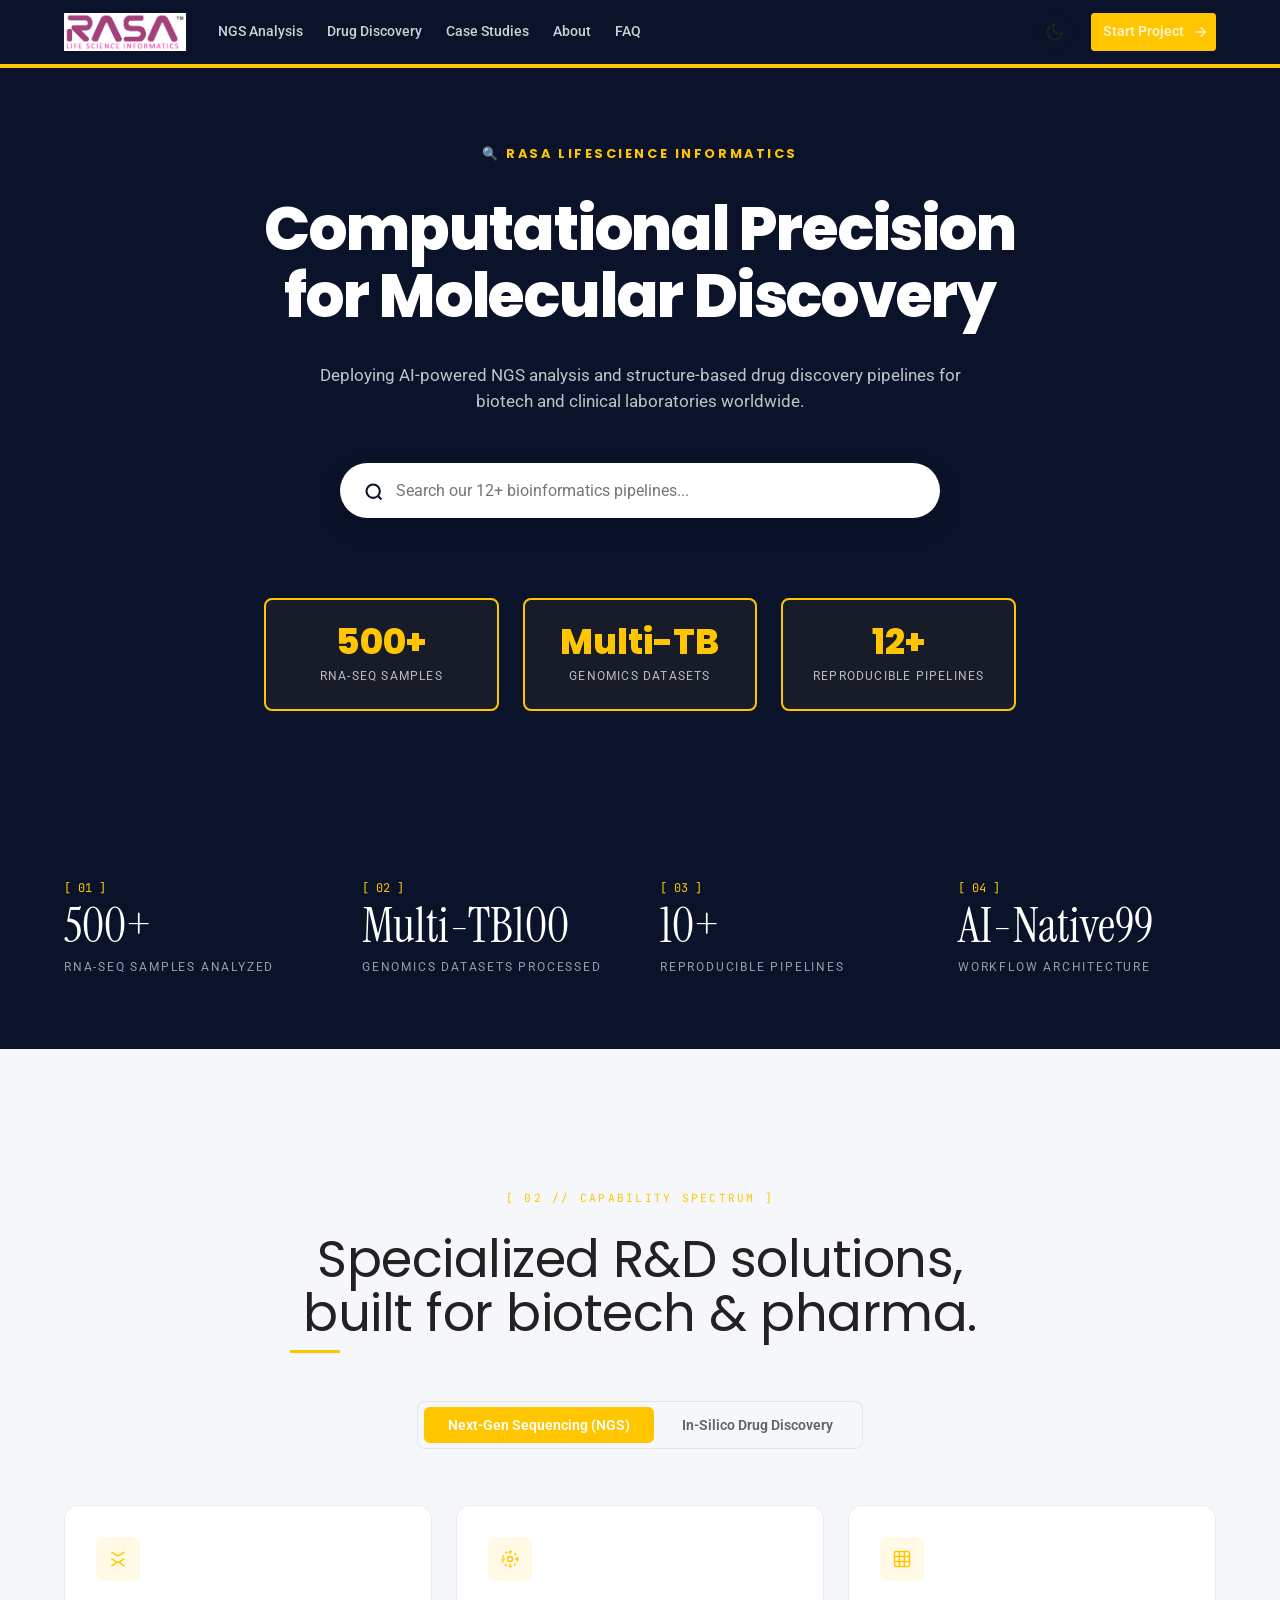
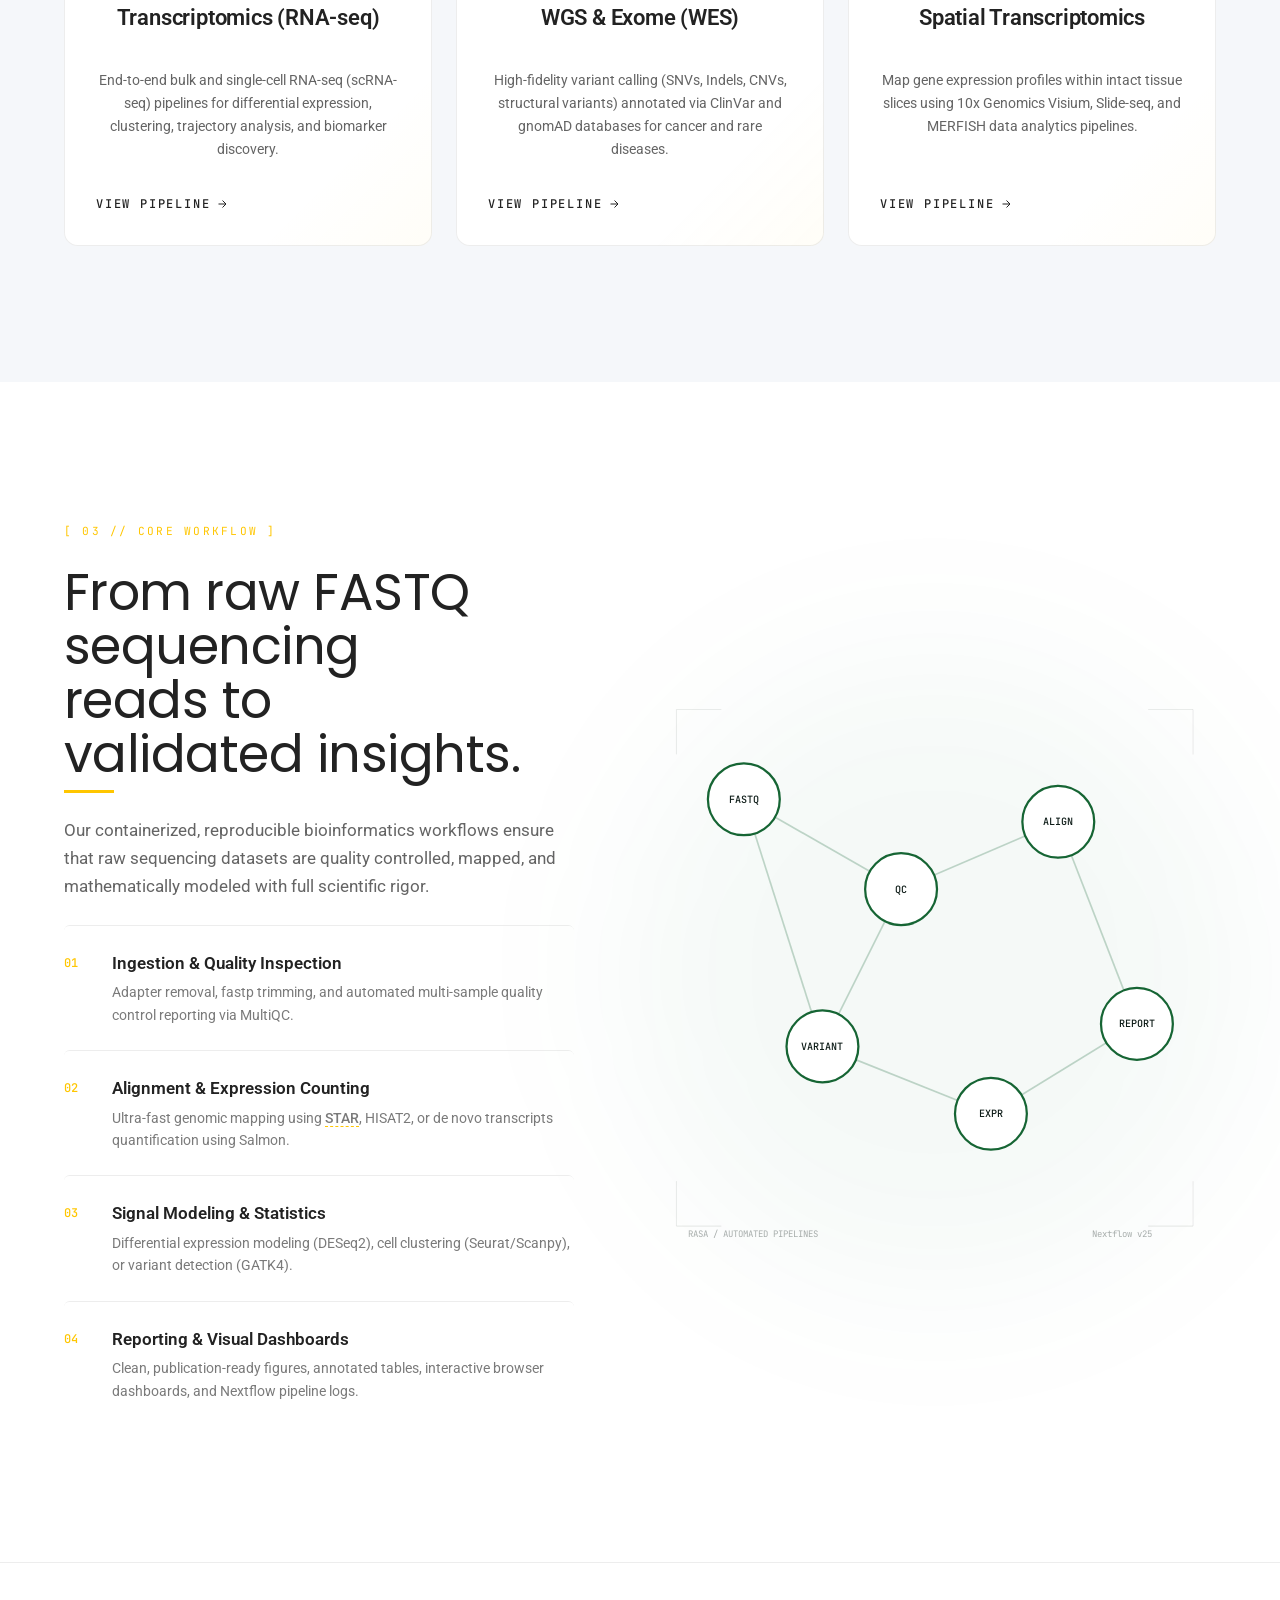
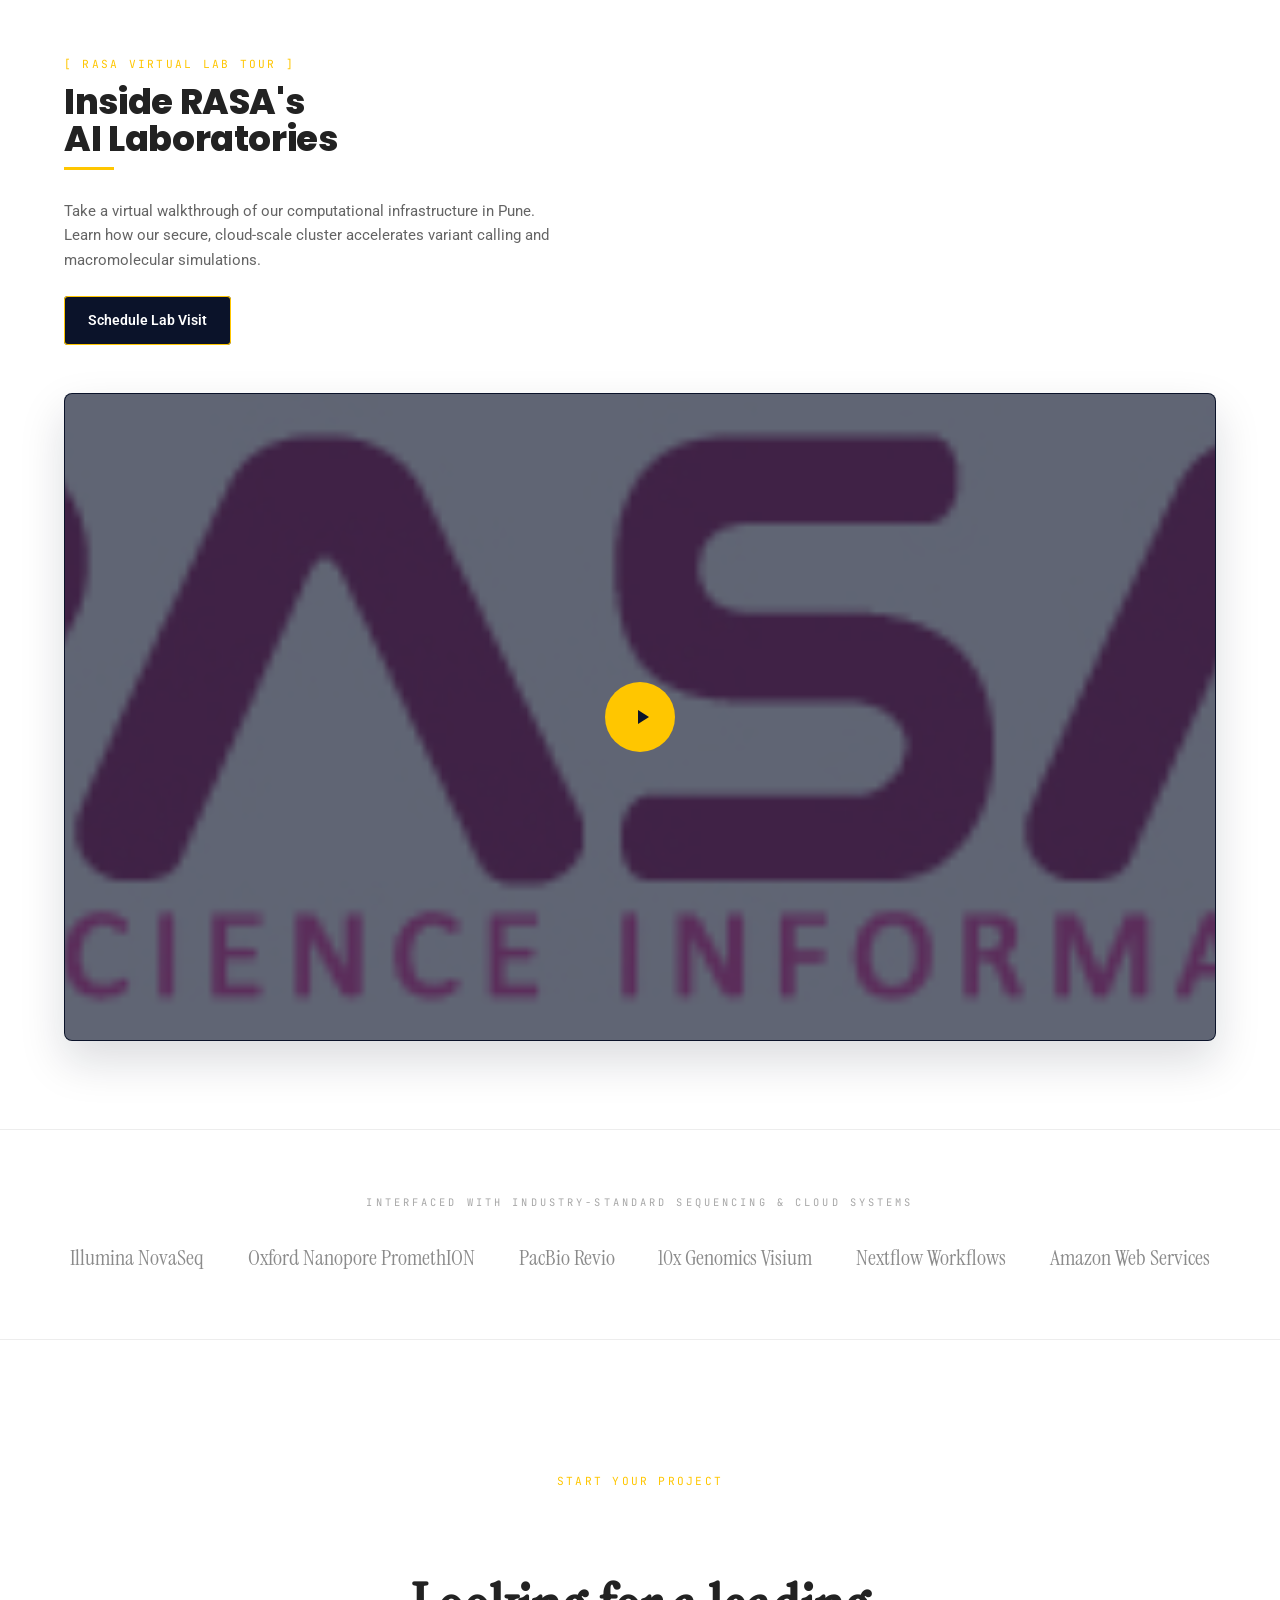
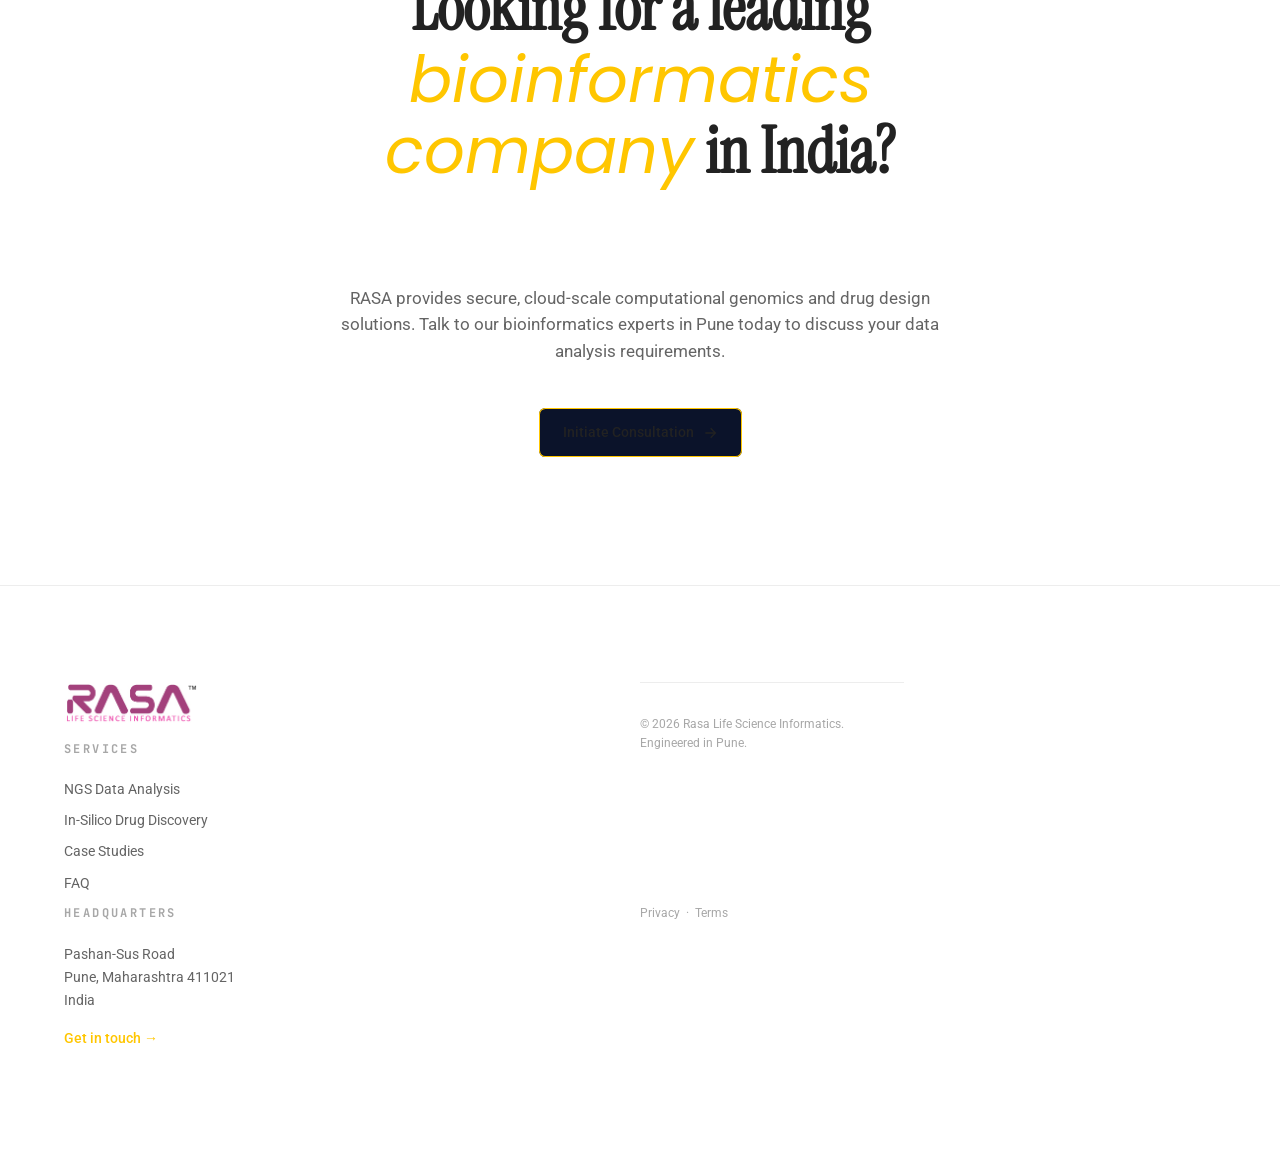
==== commit df304c51: "feat: implement dark mode option & fix top padding heading cut-off glitch" ====
--- a/index.html
+++ b/index.html
@@ -12,6 +12,14 @@
   <link rel="stylesheet" href="theme.css">
 </head>
 <body class="rasa">
+  <script>
+    (function () {
+      var t = localStorage.getItem('rasa-theme');
+      if (t === 'dark' || (!t && window.matchMedia('(prefers-color-scheme: dark)').matches)) {
+        document.body.classList.add('dark-mode');
+      }
+    })();
+  </script>
   <!--
 ================================================================
   RASA LSI — HOME PAGE
@@ -40,10 +48,16 @@
         <a href="faq.html">FAQ</a>
       </nav>
     </div>
-    <a href="contact.html" class="rasa-cta-btn">
-      Start Project
-      <svg viewBox="0 0 24 24" fill="none" stroke="currentColor" stroke-width="2" aria-hidden="true"><path d="M5 12h14M13 5l7 7-7 7"/></svg>
-    </a>
+    <div class="rasa-header__actions" style="display: flex; align-items: center; gap: 1rem;">
+      <button id="rasa-theme-toggle" class="rasa-theme-toggle" aria-label="Toggle theme">
+        <svg class="sun-icon" viewBox="0 0 24 24" fill="none" stroke="currentColor" stroke-width="2" stroke-linecap="round" stroke-linejoin="round" style="width: 20px; height: 20px; display: none;"><circle cx="12" cy="12" r="4"/><path d="M12 2v2"/><path d="M12 20v2"/><path d="m4.93 4.93 1.41 1.41"/><path d="m17.66 17.66 1.41 1.41"/><path d="M2 12h2"/><path d="M20 12h2"/><path d="m6.34 17.66-1.41 1.41"/><path d="m19.07 4.93-1.41 1.41"/></svg>
+        <svg class="moon-icon" viewBox="0 0 24 24" fill="none" stroke="currentColor" stroke-width="2" stroke-linecap="round" stroke-linejoin="round" style="width: 20px; height: 20px; display: block;"><path d="M12 3a6 6 0 0 0 9 9 9 9 0 1 1-9-9Z"/></svg>
+      </button>
+      <a href="contact.html" class="rasa-cta-btn">
+        Start Project
+        <svg viewBox="0 0 24 24" fill="none" stroke="currentColor" stroke-width="2" aria-hidden="true"><path d="M5 12h14M13 5l7 7-7 7"/></svg>
+      </a>
+    </div>
   </div>
 </header>
 
@@ -589,6 +603,18 @@
 
 })();
 
+  // Dark Mode Theme Toggle Click Listener
+  try {
+    var themeToggleBtn = document.getElementById('rasa-theme-toggle');
+    if (themeToggleBtn) {
+      themeToggleBtn.addEventListener('click', function () {
+        var isDark = document.body.classList.toggle('dark-mode');
+        localStorage.setItem('rasa-theme', isDark ? 'dark' : 'light');
+      });
+    }
+  } catch (e) {
+    console.error('Theme toggle error:', e);
+  }
 </script>
 </body>
 </html>
--- a/theme.css
+++ b/theme.css
@@ -307,7 +307,7 @@
 
 /* Hero */
 .rasa-hero {
-  padding: 7rem 0 6rem; position: relative; overflow: hidden;
+  padding: 9rem 0 6rem; position: relative; overflow: hidden;
 }
 
 .rasa-hero__grid {
@@ -622,6 +622,97 @@
 
 .rasa-footer__bottom span, .rasa-footer__bottom a {
   font-size: 0.75rem; color: var(--foreground-40); margin: 0; display: inline;
+}
+
+/* Theme Toggle Button */
+.rasa-theme-toggle {
+  display: inline-flex;
+  align-items: center;
+  justify-content: center;
+  width: 40px;
+  height: 40px;
+  border-radius: 50%;
+  border: 1px solid var(--border);
+  background: transparent;
+  color: var(--foreground);
+  cursor: pointer;
+  transition: background 0.2s, border-color 0.2s, transform 0.2s;
+  padding: 0;
+  outline: none;
+}
+
+.rasa-theme-toggle:hover {
+  background: var(--foreground-05);
+  transform: scale(1.05);
+}
+
+.rasa-theme-toggle:focus-visible {
+  outline: 2px solid var(--leaf);
+  outline-offset: 2px;
+}
+
+/* Dark Mode Overrides */
+body.dark-mode {
+  --cream: #090d16;
+  --background: var(--cream);
+  --ink: #f8fafc;
+  --foreground: #e2e8f0;
+  --foreground-70: rgba(226, 232, 240, 0.70);
+  --foreground-60: rgba(226, 232, 240, 0.60);
+  --foreground-50: rgba(226, 232, 240, 0.50);
+  --foreground-40: rgba(226, 232, 240, 0.40);
+  --foreground-10: rgba(226, 232, 240, 0.10);
+  --foreground-05: rgba(226, 232, 240, 0.05);
+  --surface: #131b2e;
+  --border: rgba(255, 255, 255, 0.1);
+  --leaf-soft: rgba(74, 222, 128, 0.12);
+  --leaf-tint: rgba(74, 222, 128, 0.06);
+  --leaf: #4ade80;
+  --leaf-hover: #22c55e;
+  background: var(--background) !important;
+  color: var(--foreground) !important;
+}
+
+body.dark-mode .rasa-header {
+  background: rgba(9, 13, 22, 0.85) !important;
+  box-shadow: inset 0 -1px 0 rgba(255, 255, 255, 0.1) !important;
+}
+
+body.dark-mode .rasa-value-card,
+body.dark-mode .rasa-principle,
+body.dark-mode .rasa-side,
+body.dark-mode .rasa-timeline-card,
+body.dark-mode .rasa-tech-panel {
+  background: var(--surface) !important;
+  border-color: var(--border) !important;
+}
+
+body.dark-mode .rasa-modality {
+  background: var(--surface) !important;
+  border-color: var(--border) !important;
+}
+
+body.dark-mode .rasa-modality:hover {
+  background: var(--leaf-tint) !important;
+}
+
+body.dark-mode .rasa-toast {
+  background: var(--surface) !important;
+  border: 1px solid var(--border) !important;
+  color: var(--foreground) !important;
+}
+
+body.dark-mode .rasa-anchor-nav {
+  background: rgba(9, 13, 22, 0.85) !important;
+  box-shadow: inset 0 -1px 0 rgba(255, 255, 255, 0.1) !important;
+}
+
+body.dark-mode .sun-icon {
+  display: block !important;
+}
+
+body.dark-mode .moon-icon {
+  display: none !important;
 }
 
 .rasa {
@@ -663,7 +754,7 @@
 
 /* Page Hero */
 .rasa-pagehero {
-  position: relative; padding: 7.5rem 0 4.5rem; overflow: hidden;
+  position: relative; padding: 9.5rem 0 4.5rem; overflow: hidden;
 }
 
 .rasa-grid-bg {
@@ -815,7 +906,7 @@
 
 /* Deep details section */
 .rasa-deep {
-  padding: 6.5rem 0; border-top: 1px solid var(--border);
+  padding: 6.5rem 0; border-top: 1px solid var(--border); scroll-margin-top: 123px;
 }
 
 .rasa-deep__head {
@@ -1180,7 +1271,12 @@
 .rasa-timeline-years {
   display: flex; justify-content: space-between; position: relative;
   border-bottom: 2px solid rgba(0,0,0,0.05); padding-bottom: 1rem;
-  overflow-x: auto; -webkit-overflow-scrolling: touch;
+  overflow-x: auto; overflow-y: hidden; -webkit-overflow-scrolling: touch;
+  scrollbar-width: none;
+}
+
+.rasa-timeline-years::-webkit-scrollbar {
+  display: none;
 }
 
 .rasa-timeline-year-btn {
@@ -1829,3 +1925,29 @@
 .rasa-index-metrics {
   display: none !important;
 }
+
+/* Dark Mode Theme 5 Overrides */
+body.dark-mode {
+  --cream: #060a15;
+  --background: var(--cream);
+  --ink: #ffffff;
+  --foreground: #e2e8f0;
+  --foreground-70: rgba(226, 232, 240, 0.70);
+  --foreground-60: rgba(226, 232, 240, 0.60);
+  --foreground-50: rgba(226, 232, 240, 0.50);
+  --foreground-40: rgba(226, 232, 240, 0.40);
+  --foreground-10: rgba(226, 232, 240, 0.10);
+  --foreground-05: rgba(226, 232, 240, 0.05);
+  --surface: #0f172a;
+  --border: rgba(255, 255, 255, 0.08);
+  --leaf-soft: rgba(255, 198, 0, 0.12);
+  --leaf-tint: rgba(255, 198, 0, 0.06);
+  --leaf: #ffc600;
+  --leaf-hover: #ffe066;
+}
+body.dark-mode .rasa-header {
+  background: #060a15 !important;
+}
+body.dark-mode .rasa-hero {
+  background: #060a15 !important;
+}
--- a/theme.css
+++ b/theme.css
@@ -307,7 +307,7 @@
 
 /* Hero */
 .rasa-hero {
-  padding: 7rem 0 6rem; position: relative; overflow: hidden;
+  padding: 9rem 0 6rem; position: relative; overflow: hidden;
 }
 
 .rasa-hero__grid {
@@ -622,6 +622,97 @@
 
 .rasa-footer__bottom span, .rasa-footer__bottom a {
   font-size: 0.75rem; color: var(--foreground-40); margin: 0; display: inline;
+}
+
+/* Theme Toggle Button */
+.rasa-theme-toggle {
+  display: inline-flex;
+  align-items: center;
+  justify-content: center;
+  width: 40px;
+  height: 40px;
+  border-radius: 50%;
+  border: 1px solid var(--border);
+  background: transparent;
+  color: var(--foreground);
+  cursor: pointer;
+  transition: background 0.2s, border-color 0.2s, transform 0.2s;
+  padding: 0;
+  outline: none;
+}
+
+.rasa-theme-toggle:hover {
+  background: var(--foreground-05);
+  transform: scale(1.05);
+}
+
+.rasa-theme-toggle:focus-visible {
+  outline: 2px solid var(--leaf);
+  outline-offset: 2px;
+}
+
+/* Dark Mode Overrides */
+body.dark-mode {
+  --cream: #090d16;
+  --background: var(--cream);
+  --ink: #f8fafc;
+  --foreground: #e2e8f0;
+  --foreground-70: rgba(226, 232, 240, 0.70);
+  --foreground-60: rgba(226, 232, 240, 0.60);
+  --foreground-50: rgba(226, 232, 240, 0.50);
+  --foreground-40: rgba(226, 232, 240, 0.40);
+  --foreground-10: rgba(226, 232, 240, 0.10);
+  --foreground-05: rgba(226, 232, 240, 0.05);
+  --surface: #131b2e;
+  --border: rgba(255, 255, 255, 0.1);
+  --leaf-soft: rgba(74, 222, 128, 0.12);
+  --leaf-tint: rgba(74, 222, 128, 0.06);
+  --leaf: #4ade80;
+  --leaf-hover: #22c55e;
+  background: var(--background) !important;
+  color: var(--foreground) !important;
+}
+
+body.dark-mode .rasa-header {
+  background: rgba(9, 13, 22, 0.85) !important;
+  box-shadow: inset 0 -1px 0 rgba(255, 255, 255, 0.1) !important;
+}
+
+body.dark-mode .rasa-value-card,
+body.dark-mode .rasa-principle,
+body.dark-mode .rasa-side,
+body.dark-mode .rasa-timeline-card,
+body.dark-mode .rasa-tech-panel {
+  background: var(--surface) !important;
+  border-color: var(--border) !important;
+}
+
+body.dark-mode .rasa-modality {
+  background: var(--surface) !important;
+  border-color: var(--border) !important;
+}
+
+body.dark-mode .rasa-modality:hover {
+  background: var(--leaf-tint) !important;
+}
+
+body.dark-mode .rasa-toast {
+  background: var(--surface) !important;
+  border: 1px solid var(--border) !important;
+  color: var(--foreground) !important;
+}
+
+body.dark-mode .rasa-anchor-nav {
+  background: rgba(9, 13, 22, 0.85) !important;
+  box-shadow: inset 0 -1px 0 rgba(255, 255, 255, 0.1) !important;
+}
+
+body.dark-mode .sun-icon {
+  display: block !important;
+}
+
+body.dark-mode .moon-icon {
+  display: none !important;
 }
 
 .rasa {
@@ -663,7 +754,7 @@
 
 /* Page Hero */
 .rasa-pagehero {
-  position: relative; padding: 7.5rem 0 4.5rem; overflow: hidden;
+  position: relative; padding: 9.5rem 0 4.5rem; overflow: hidden;
 }
 
 .rasa-grid-bg {
@@ -815,7 +906,7 @@
 
 /* Deep details section */
 .rasa-deep {
-  padding: 6.5rem 0; border-top: 1px solid var(--border);
+  padding: 6.5rem 0; border-top: 1px solid var(--border); scroll-margin-top: 123px;
 }
 
 .rasa-deep__head {
@@ -1180,7 +1271,12 @@
 .rasa-timeline-years {
   display: flex; justify-content: space-between; position: relative;
   border-bottom: 2px solid rgba(0,0,0,0.05); padding-bottom: 1rem;
-  overflow-x: auto; -webkit-overflow-scrolling: touch;
+  overflow-x: auto; overflow-y: hidden; -webkit-overflow-scrolling: touch;
+  scrollbar-width: none;
+}
+
+.rasa-timeline-years::-webkit-scrollbar {
+  display: none;
 }
 
 .rasa-timeline-year-btn {
@@ -1829,3 +1925,29 @@
 .rasa-index-metrics {
   display: none !important;
 }
+
+/* Dark Mode Theme 5 Overrides */
+body.dark-mode {
+  --cream: #060a15;
+  --background: var(--cream);
+  --ink: #ffffff;
+  --foreground: #e2e8f0;
+  --foreground-70: rgba(226, 232, 240, 0.70);
+  --foreground-60: rgba(226, 232, 240, 0.60);
+  --foreground-50: rgba(226, 232, 240, 0.50);
+  --foreground-40: rgba(226, 232, 240, 0.40);
+  --foreground-10: rgba(226, 232, 240, 0.10);
+  --foreground-05: rgba(226, 232, 240, 0.05);
+  --surface: #0f172a;
+  --border: rgba(255, 255, 255, 0.08);
+  --leaf-soft: rgba(255, 198, 0, 0.12);
+  --leaf-tint: rgba(255, 198, 0, 0.06);
+  --leaf: #ffc600;
+  --leaf-hover: #ffe066;
+}
+body.dark-mode .rasa-header {
+  background: #060a15 !important;
+}
+body.dark-mode .rasa-hero {
+  background: #060a15 !important;
+}
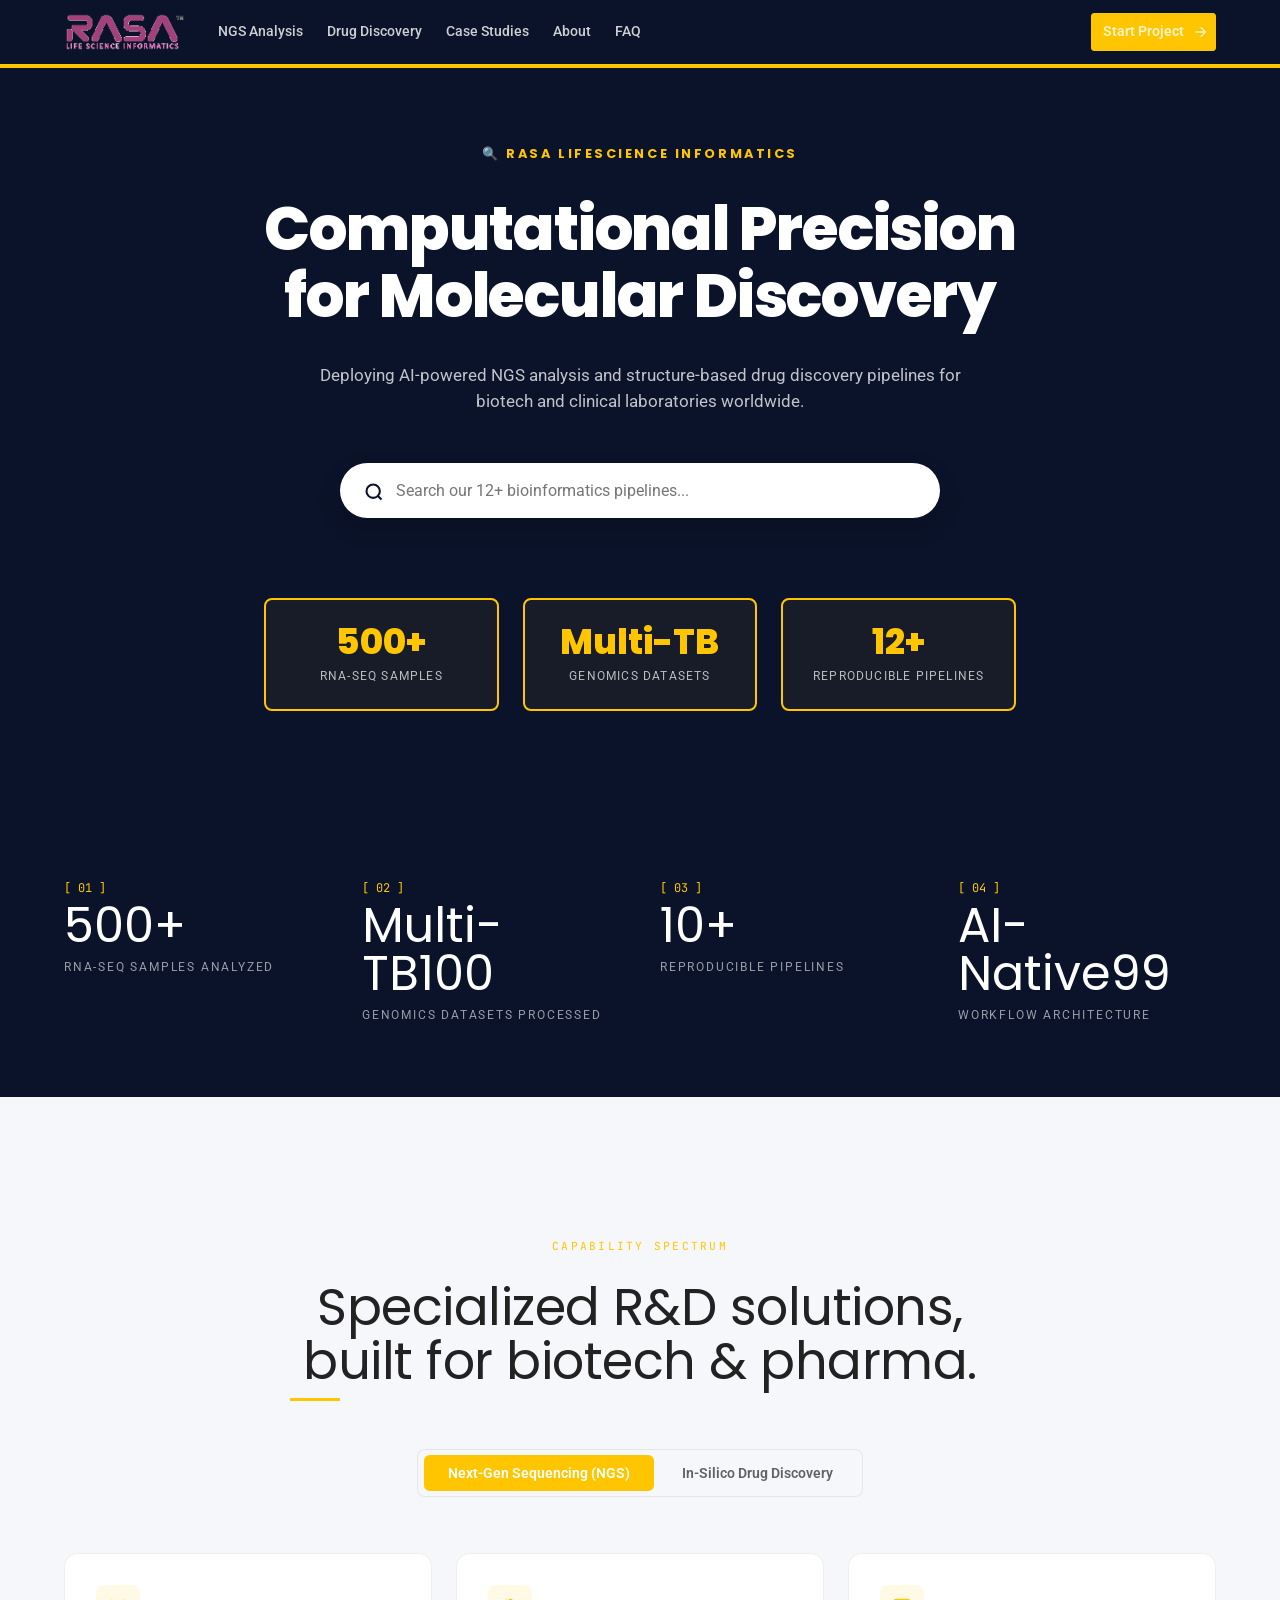
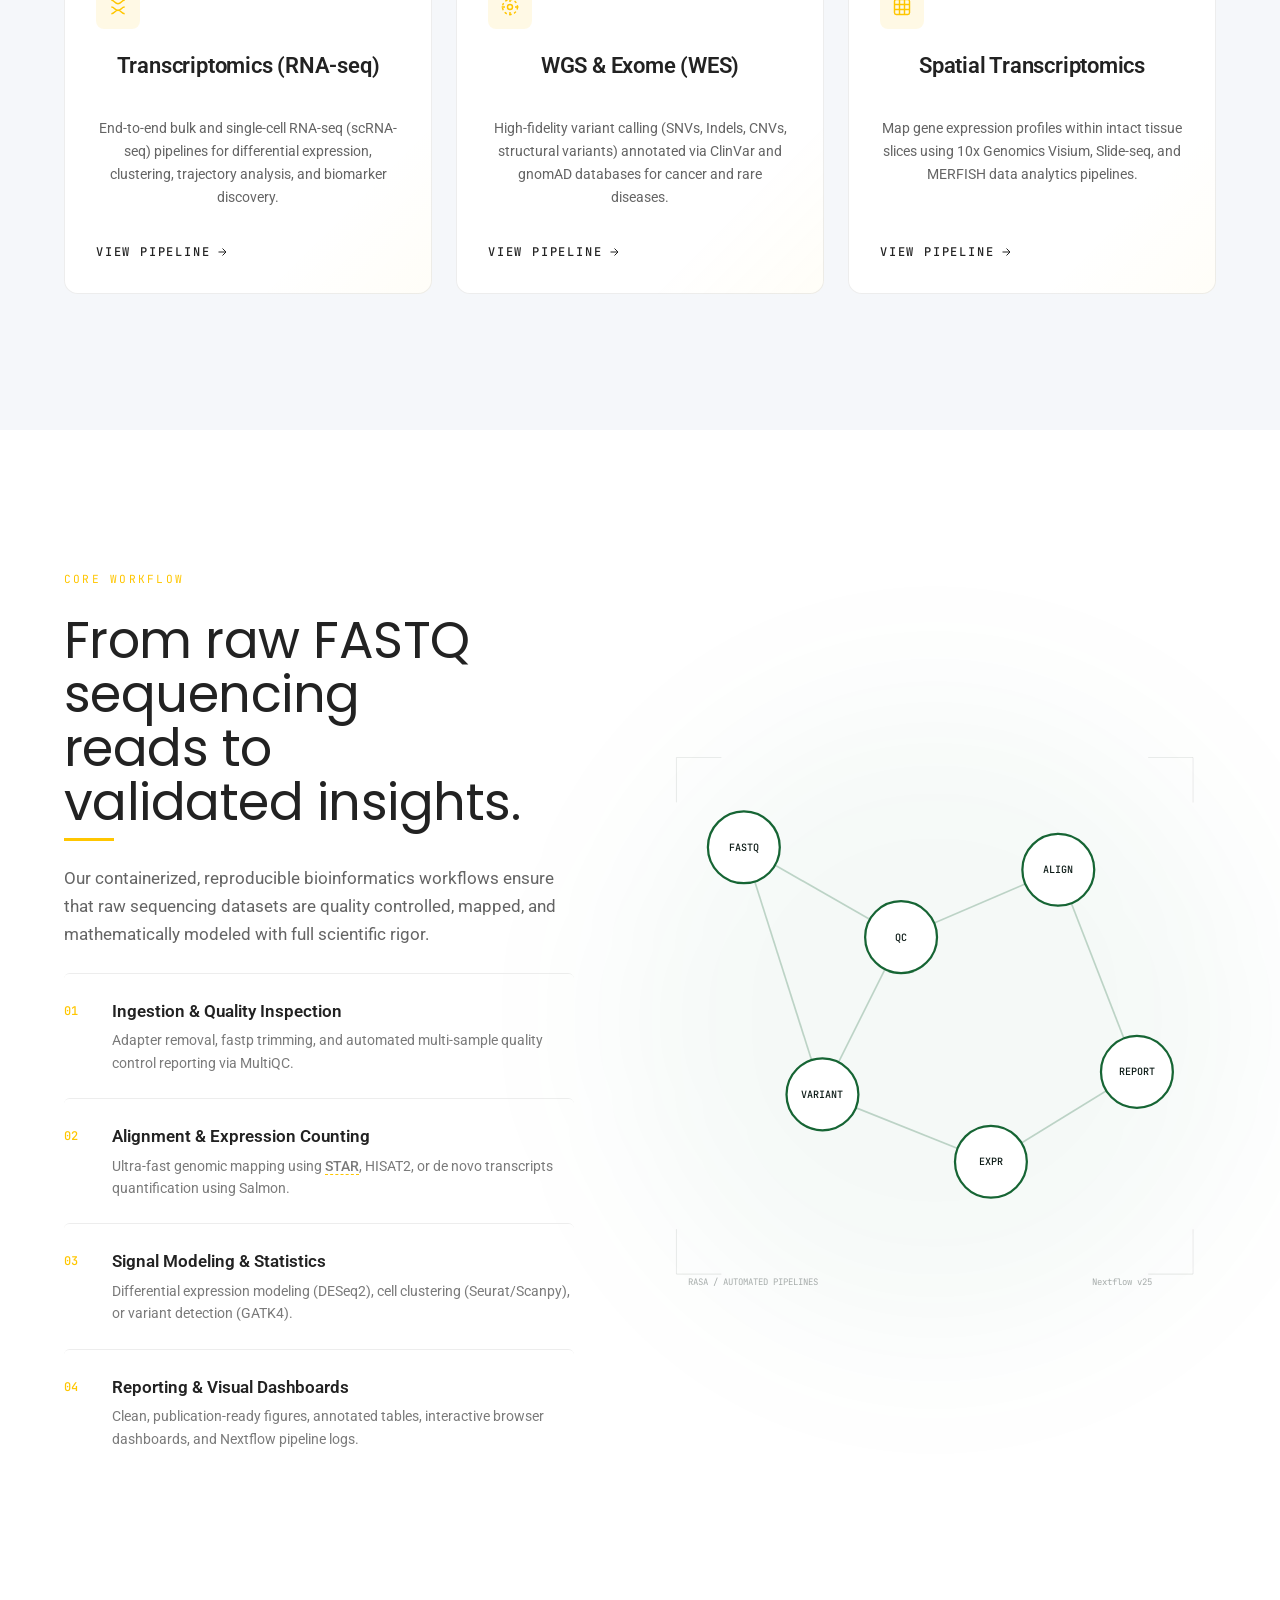
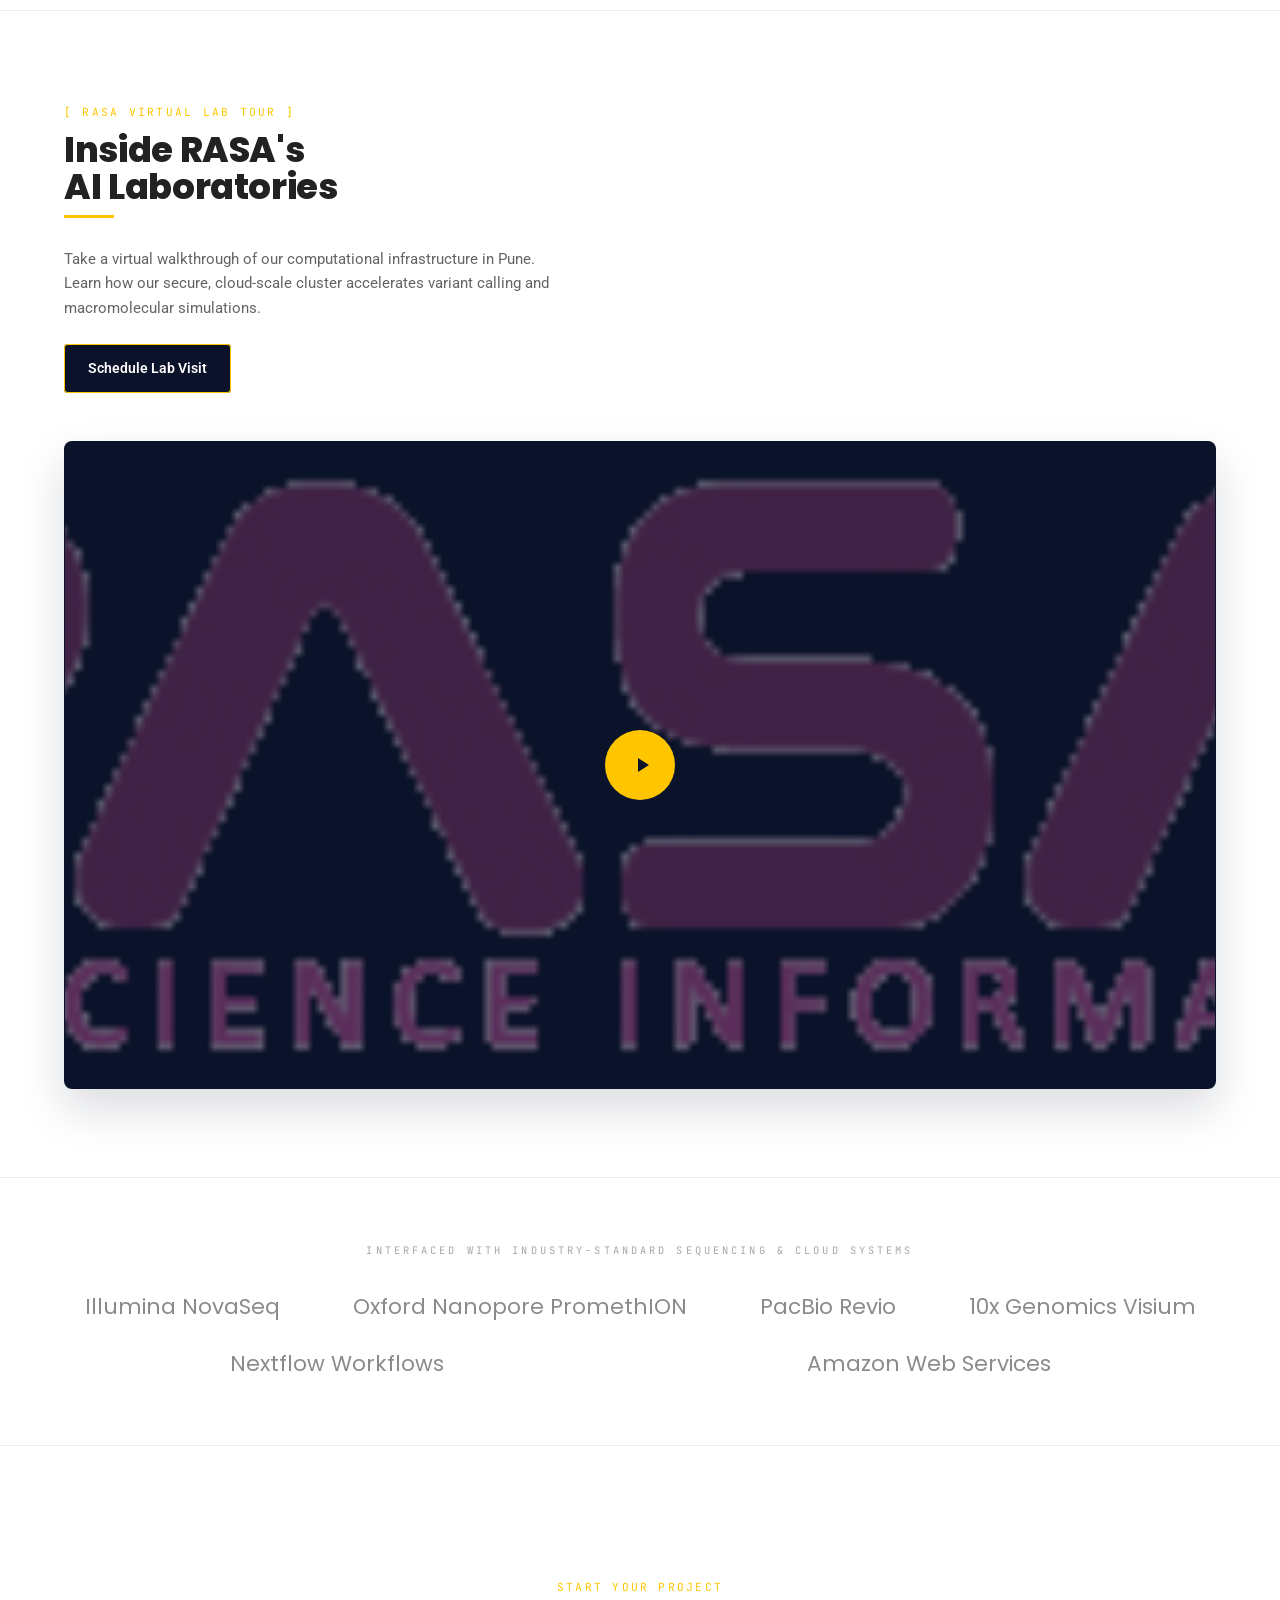
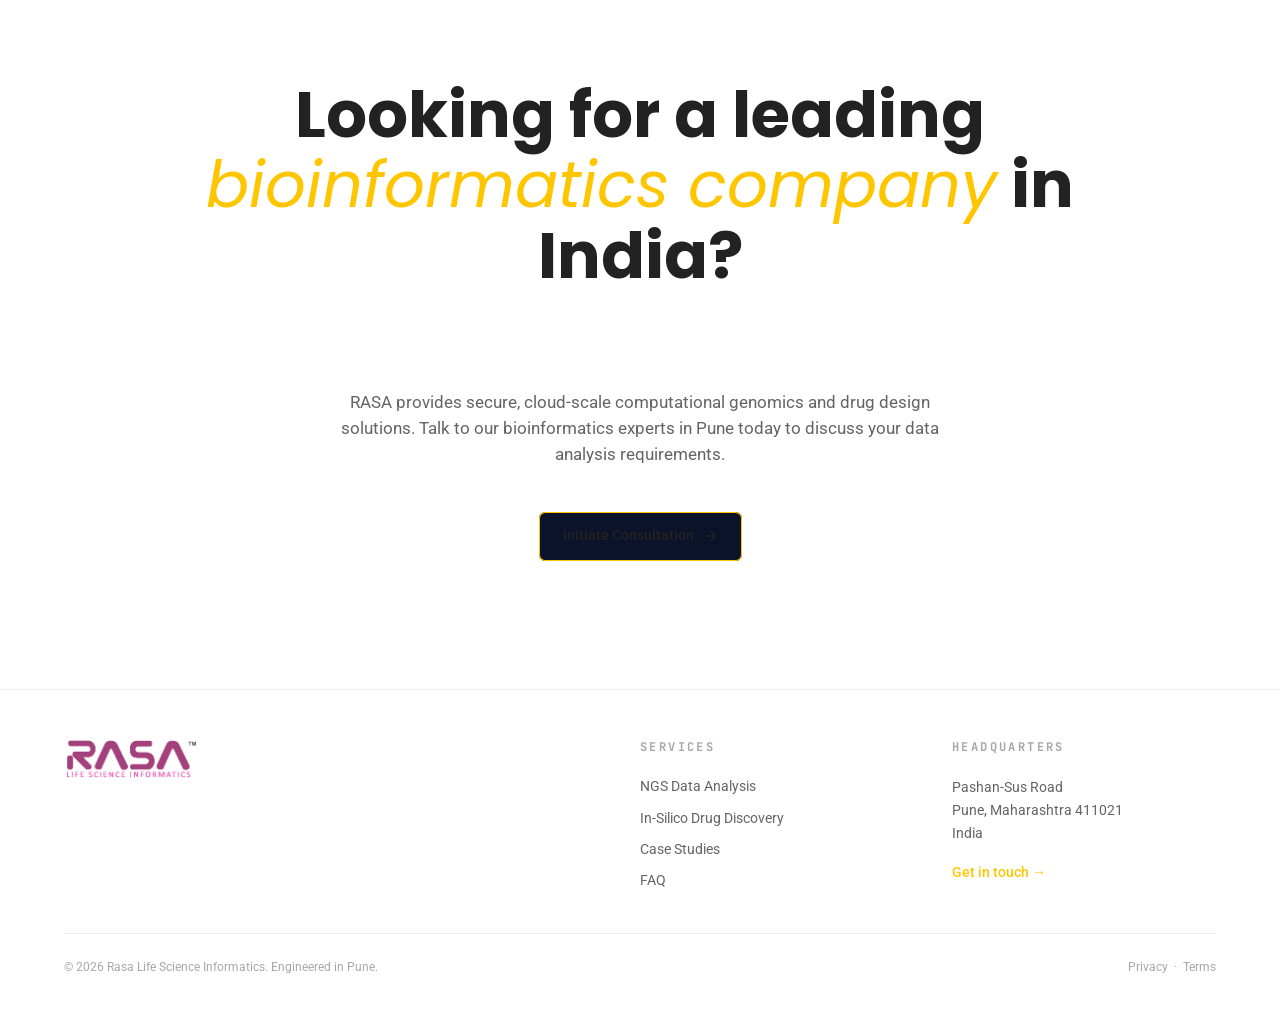
==== commit 250b563f: "style: remove dark mode, resize footer, and strip bracketed indexing" ====
--- a/index.html
+++ b/index.html
@@ -12,14 +12,7 @@
   <link rel="stylesheet" href="theme.css">
 </head>
 <body class="rasa">
-  <script>
-    (function () {
-      var t = localStorage.getItem('rasa-theme');
-      if (t === 'dark' || (!t && window.matchMedia('(prefers-color-scheme: dark)').matches)) {
-        document.body.classList.add('dark-mode');
-      }
-    })();
-  </script>
+  
   <!--
 ================================================================
   RASA LSI — HOME PAGE
@@ -49,10 +42,7 @@
       </nav>
     </div>
     <div class="rasa-header__actions" style="display: flex; align-items: center; gap: 1rem;">
-      <button id="rasa-theme-toggle" class="rasa-theme-toggle" aria-label="Toggle theme">
-        <svg class="sun-icon" viewBox="0 0 24 24" fill="none" stroke="currentColor" stroke-width="2" stroke-linecap="round" stroke-linejoin="round" style="width: 20px; height: 20px; display: none;"><circle cx="12" cy="12" r="4"/><path d="M12 2v2"/><path d="M12 20v2"/><path d="m4.93 4.93 1.41 1.41"/><path d="m17.66 17.66 1.41 1.41"/><path d="M2 12h2"/><path d="M20 12h2"/><path d="m6.34 17.66-1.41 1.41"/><path d="m19.07 4.93-1.41 1.41"/></svg>
-        <svg class="moon-icon" viewBox="0 0 24 24" fill="none" stroke="currentColor" stroke-width="2" stroke-linecap="round" stroke-linejoin="round" style="width: 20px; height: 20px; display: block;"><path d="M12 3a6 6 0 0 0 9 9 9 9 0 1 1-9-9Z"/></svg>
-      </button>
+      
       <a href="contact.html" class="rasa-cta-btn">
         Start Project
         <svg viewBox="0 0 24 24" fill="none" stroke="currentColor" stroke-width="2" aria-hidden="true"><path d="M5 12h14M13 5l7 7-7 7"/></svg>
@@ -132,7 +122,7 @@
   <section class="rasa-section rasa-section--lg rasa-section--muted">
     <div class="container" style="text-align: center;">
       <div class="rasa-reveal" style="max-width: 700px; margin: 0 auto 3rem;">
-        <span class="rasa-eyebrow">[ 02 // Capability Spectrum ]</span>
+        <span class="rasa-eyebrow">Capability Spectrum</span>
         <h2 class="rasa-h2" style="margin-top:1.5rem;">Specialized R&amp;D solutions, built for biotech &amp; pharma.</h2>
       </div>
 
@@ -214,7 +204,7 @@
   <section class="rasa-section rasa-section--lg">
     <div class="container rasa-pipe-grid">
       <div class="rasa-reveal">
-        <span class="rasa-eyebrow">[ 03 // Core Workflow ]</span>
+        <span class="rasa-eyebrow">Core Workflow</span>
         <h2 class="rasa-h2" style="margin: 1.5rem 0;">From raw FASTQ sequencing reads to validated insights.</h2>
         <p class="rasa-lede">
           Our containerized, reproducible bioinformatics workflows ensure that raw sequencing datasets 
@@ -378,6 +368,7 @@
     <div class="rasa-footer__grid">
       <div>
         <div class="rasa-footer__brand"><img src="logo.png" alt="RASA LSI Logo" style="height: 42px; width: auto; display: block; object-fit: contain;"></div>
+      </div>
       <div>
         <h4>Services</h4>
         <a href="services-ngs.html">NGS Data Analysis</a>
@@ -603,18 +594,7 @@
 
 })();
 
-  // Dark Mode Theme Toggle Click Listener
-  try {
-    var themeToggleBtn = document.getElementById('rasa-theme-toggle');
-    if (themeToggleBtn) {
-      themeToggleBtn.addEventListener('click', function () {
-        var isDark = document.body.classList.toggle('dark-mode');
-        localStorage.setItem('rasa-theme', isDark ? 'dark' : 'light');
-      });
-    }
-  } catch (e) {
-    console.error('Theme toggle error:', e);
-  }
+  
 </script>
 </body>
 </html>
--- a/theme.css
+++ b/theme.css
@@ -8,20 +8,14 @@
 /* ========================================== */
 
 
-html, body {
-  margin: 0; padding: 0; background: #f8f9fa; scroll-behavior: smooth;
-}
-
-.rasa-page {
-  min-height: 100vh;
-}
+html, body { margin: 0; padding: 0; background: #f8f9fa; scroll-behavior: smooth; }
+
+.rasa-page { min-height: 100vh; }
 
 .rasa,
 .rasa *,
 .rasa *::before,
-.rasa *::after {
-  box-sizing: border-box;
-}
+.rasa *::after { box-sizing: border-box; }
 
 .rasa {
   /* Brand palette */
@@ -51,41 +45,23 @@
   text-rendering: optimizeLegibility;
 }
 
-.rasa ::selection {
-  background: rgba(255, 198, 0,0.18); color: var(--ink);
-}
-
-.rasa a {
-  color: inherit; text-decoration: none;
-}
-
-.rasa img {
-  max-width: 100%; height: auto; display: block;
-}
-
-.rasa button {
-  font-family: inherit; cursor: pointer;
-}
-
-.rasa .container {
-  max-width: 1200px; margin: 0 auto; padding: 0 1.5rem;
-}
-
-.rasa .serif {
-  font-family: 'Poppins', sans-serif; font-weight: 400;
-}
-
-.rasa .mono {
-  font-family: 'JetBrains Mono', ui-monospace, monospace;
-}
-
-.rasa .italic {
-  font-style: italic;
-}
-
-.rasa .leaf {
-  color: var(--leaf);
-}
+.rasa ::selection { background: rgba(255, 198, 0,0.18); color: var(--ink); }
+
+.rasa a { color: inherit; text-decoration: none; }
+
+.rasa img { max-width: 100%; height: auto; display: block; }
+
+.rasa button { font-family: inherit; cursor: pointer; }
+
+.rasa .container { max-width: 1200px; margin: 0 auto; padding: 0 1.5rem; }
+
+.rasa .serif { font-family: 'Poppins', sans-serif; font-weight: 400; }
+
+.rasa .mono { font-family: 'JetBrains Mono', ui-monospace, monospace; }
+
+.rasa .italic { font-style: italic; }
+
+.rasa .leaf { color: var(--leaf); }
 
 /* Header */
 .rasa-header {
@@ -107,25 +83,15 @@
   font-size: 1.5rem; letter-spacing: -0.02em; line-height: 1;
 }
 
-.rasa-brand__dot {
-  width: 10px; height: 10px; border-radius: 999px; background: var(--leaf); display: inline-block;
-}
-
-.rasa-brand__leaf {
-  color: var(--leaf);
-}
-
-.rasa-nav {
-  display: none; gap: 1.5rem; font-size: 0.875rem; font-weight: 500;
-}
-
-.rasa-nav a {
-  color: var(--foreground-70); transition: color 0.15s;
-}
-
-.rasa-nav a:hover, .rasa-nav a.is-active {
-  color: var(--foreground);
-}
+.rasa-brand__dot { width: 10px; height: 10px; border-radius: 999px; background: var(--leaf); display: inline-block; }
+
+.rasa-brand__leaf { color: var(--leaf); }
+
+.rasa-nav { display: none; gap: 1.5rem; font-size: 0.875rem; font-weight: 500; }
+
+.rasa-nav a { color: var(--foreground-70); transition: color 0.15s; }
+
+.rasa-nav a:hover, .rasa-nav a.is-active { color: var(--foreground); }
 
 .rasa-cta-btn {
   display: inline-flex; align-items: center; gap: 0.5rem;
@@ -136,32 +102,13 @@
   transition: background 0.2s, transform 0.2s;
 }
 
-.rasa-cta-btn:hover {
-  background: var(--leaf-hover); transform: translateY(-1px);
-}
-
-.rasa-cta-btn svg {
-  width: 16px; height: 16px;
-}
-
-@media (min-width: 900px) {
-  .rasa-nav { display: inline-flex;
-}
-
-.rasa-header__inner {
-  gap: 2rem;
-}
-
-.rasa-header__group {
-  display: flex; gap: 2rem; align-items: center;
-}
-
-}
-@media (max-width: 899px) {
-  .rasa-header__group { display: flex; gap: 0.5rem; align-items: center;
-}
-
-}
+.rasa-cta-btn:hover { background: var(--leaf-hover); transform: translateY(-1px); }
+
+.rasa-cta-btn svg { width: 16px; height: 16px; }
+
+@media (min-width: 900px) { .rasa-nav { display: inline-flex; } .rasa-header__inner { gap: 2rem; } .rasa-header__group { display: flex; gap: 2rem; align-items: center; } }
+
+@media (max-width: 899px) { .rasa-header__group { display: flex; gap: 0.5rem; align-items: center; } }
 
 /* Buttons */
 .rasa-btn {
@@ -171,50 +118,28 @@
   border: none; transition: filter 0.2s, background 0.2s, color 0.2s, box-shadow 0.2s, transform 0.2s;
 }
 
-.rasa-btn--primary {
-  background: var(--leaf); color: var(--cream); box-shadow: inset 0 0 0 1px var(--leaf);
-}
-
-.rasa-btn--primary:hover {
-  background: var(--leaf-hover); transform: translateY(-1px);
-}
-
-.rasa-btn--ghost {
-  background: transparent; color: var(--foreground-70); box-shadow: inset 0 0 0 1px var(--foreground-10);
-}
-
-.rasa-btn--ghost:hover {
-  color: var(--foreground); box-shadow: inset 0 0 0 1px rgba(0,0,0,0.25); background: rgba(0,0,0,0.02);
-}
-
-.rasa-btn svg {
-  width: 16px; height: 16px;
-}
+.rasa-btn--primary { background: var(--leaf); color: var(--cream); box-shadow: inset 0 0 0 1px var(--leaf); }
+
+.rasa-btn--primary:hover { background: var(--leaf-hover); transform: translateY(-1px); }
+
+.rasa-btn--ghost { background: transparent; color: var(--foreground-70); box-shadow: inset 0 0 0 1px var(--foreground-10); }
+
+.rasa-btn--ghost:hover { color: var(--foreground); box-shadow: inset 0 0 0 1px rgba(0,0,0,0.25); background: rgba(0,0,0,0.02); }
+
+.rasa-btn svg { width: 16px; height: 16px; }
 
 /* Sections */
-.rasa-section {
-  padding: 5.5rem 0; position: relative;
-}
-
-.rasa-section--lg {
-  padding: 8.5rem 0;
-}
-
-.rasa-section--muted {
-  background: var(--surface);
-}
-
-.rasa-section--ink {
-  background: var(--ink); color: var(--cream);
-}
-
-.rasa-section--ink .rasa-eyebrow {
-  color: var(--leaf);
-}
-
-.rasa-section--ink .rasa-muted-text {
-  color: rgba(248,249,250,0.7);
-}
+.rasa-section { padding: 5.5rem 0; position: relative; }
+
+.rasa-section--lg { padding: 8.5rem 0; }
+
+.rasa-section--muted { background: var(--surface); }
+
+.rasa-section--ink { background: var(--ink); color: var(--cream); }
+
+.rasa-section--ink .rasa-eyebrow { color: var(--leaf); }
+
+.rasa-section--ink .rasa-muted-text { color: rgba(248,249,250,0.7); }
 
 /* Eyebrow label */
 .rasa-eyebrow {
@@ -224,45 +149,25 @@
   letter-spacing: 0.2em; color: var(--leaf);
 }
 
-.rasa-eyebrow__rule {
-  display: inline-block; width: 80px; height: 1px; background: rgba(34, 34, 34,0.10);
-}
-
-.rasa-section--ink .rasa-eyebrow__rule {
-  background: rgba(248,249,250,0.15);
-}
+.rasa-eyebrow__rule { display: inline-block; width: 80px; height: 1px; background: rgba(34, 34, 34,0.10); }
+
+.rasa-section--ink .rasa-eyebrow__rule { background: rgba(248,249,250,0.15); }
 
 .rasa-eyebrow__pulse {
   display: inline-block; width: 8px; height: 8px; border-radius: 999px; background: var(--leaf);
   animation: rasaPulse 2.5s ease-in-out infinite;
 }
 
-@keyframes rasaPulse {
-  0%,100% { opacity: 1; transform: scale(1);
-}
-
-50% {
-  opacity: 0.5; transform: scale(1.3);
-}
-
-}
+@keyframes rasaPulse { 0%,100% { opacity: 1; transform: scale(1); } 50% { opacity: 0.5; transform: scale(1.3); } }
 
 /* Headings */
-.rasa-h1 {
-  font-family: 'Instrument Serif', Georgia, serif; font-weight: 400; font-size: clamp(2.75rem, 6.5vw, 5.75rem); line-height: 0.95; letter-spacing: -0.02em; text-wrap: balance;
-}
-
-.rasa-h2 {
-  font-family: 'Poppins', sans-serif; font-weight: 400; font-size: clamp(2.25rem, 4.5vw, 3.5rem); line-height: 1.05; letter-spacing: -0.01em; text-wrap: balance;
-}
-
-.rasa-h3 {
-  font-family: 'Poppins', sans-serif; font-weight: 400; font-size: 1.6rem; line-height: 1.25;
-}
-
-.rasa-lede {
-  font-size: 1.125rem; color: var(--foreground-70); line-height: 1.65; max-width: 64ch; text-wrap: pretty;
-}
+.rasa-h1 { font-family: 'Poppins', sans-serif; font-weight: 400; font-size: clamp(2.75rem, 6.5vw, 5.75rem); line-height: 0.95; letter-spacing: -0.02em; text-wrap: balance; }
+
+.rasa-h2 { font-family: 'Poppins', sans-serif; font-weight: 400; font-size: clamp(2.25rem, 4.5vw, 3.5rem); line-height: 1.05; letter-spacing: -0.01em; text-wrap: balance; }
+
+.rasa-h3 { font-family: 'Poppins', sans-serif; font-weight: 400; font-size: 1.6rem; line-height: 1.25; }
+
+.rasa-lede { font-size: 1.125rem; color: var(--foreground-70); line-height: 1.65; max-width: 64ch; text-wrap: pretty; }
 
 /* Grid backdrop */
 .rasa-grid-bg {
@@ -273,9 +178,7 @@
   -webkit-mask-image: linear-gradient(to bottom, black 0%, black 70%, transparent 100%);
 }
 
-.rasa-section > .container {
-  position: relative; z-index: 1;
-}
+.rasa-section > .container { position: relative; z-index: 1; }
 
 /* Reveal Animations */
 .rasa-reveal {
@@ -289,39 +192,22 @@
   transform: translateY(0);
 }
 
-.rasa-reveal[data-delay="1"] {
-  transition-delay: 0.1s;
-}
-
-.rasa-reveal[data-delay="2"] {
-  transition-delay: 0.2s;
-}
-
-.rasa-reveal[data-delay="3"] {
-  transition-delay: 0.3s;
-}
-
-.rasa-reveal[data-delay="4"] {
-  transition-delay: 0.4s;
-}
+.rasa-reveal[data-delay="1"] { transition-delay: 0.1s; }
+
+.rasa-reveal[data-delay="2"] { transition-delay: 0.2s; }
+
+.rasa-reveal[data-delay="3"] { transition-delay: 0.3s; }
+
+.rasa-reveal[data-delay="4"] { transition-delay: 0.4s; }
 
 /* Hero */
-.rasa-hero {
-  padding: 9rem 0 6rem; position: relative; overflow: hidden;
-}
-
-.rasa-hero__grid {
-  display: grid; grid-template-columns: 1fr; gap: 4rem; align-items: center;
-}
-
-@media (min-width: 1000px) {
-  .rasa-hero__grid { grid-template-columns: 1.2fr 1fr; gap: 4rem;
-}
-
-}
-.rasa-hero__copy {
-  display: flex; flex-direction: column; gap: 2rem;
-}
+.rasa-hero { padding: 10.5rem 0 6rem; position: relative; overflow: hidden; }
+
+.rasa-hero__grid { display: grid; grid-template-columns: 1fr; gap: 4rem; align-items: center; }
+
+@media (min-width: 1000px) { .rasa-hero__grid { grid-template-columns: 1.2fr 1fr; gap: 4rem; } }
+
+.rasa-hero__copy { display: flex; flex-direction: column; gap: 2rem; }
 
 .rasa-hero__art {
   position: relative; aspect-ratio: 1/1; max-width: 480px; width: 100%; margin: 0 auto;
@@ -341,31 +227,18 @@
   cursor: grab;
 }
 
-.rasa-network-canvas:active {
-  cursor: grabbing;
-}
+.rasa-network-canvas:active { cursor: grabbing; }
 
 /* Metrics band */
-.rasa-metrics {
-  display: grid; gap: 2.5rem; grid-template-columns: repeat(2, 1fr);
-}
-
-@media (min-width: 900px) {
-  .rasa-metrics { grid-template-columns: repeat(4, 1fr);
-}
-
-}
-.rasa-metric__idx {
-  font-family: 'JetBrains Mono', monospace; font-size: 0.75rem; color: var(--leaf); margin-bottom: 0.25rem;
-}
-
-.rasa-metric__value {
-  font-family: 'Instrument Serif', Georgia, serif; font-size: 3rem; line-height: 1; color: var(--cream); font-variant-numeric: tabular-nums;
-}
-
-.rasa-metric__label {
-  display: block; margin-top: 0.5rem; font-size: 0.75rem; text-transform: uppercase; letter-spacing: 0.15em; color: rgba(248,249,250,0.6);
-}
+.rasa-metrics { display: grid; gap: 2.5rem; grid-template-columns: repeat(2, 1fr); }
+
+@media (min-width: 900px) { .rasa-metrics { grid-template-columns: repeat(4, 1fr); } }
+
+.rasa-metric__idx { font-family: 'JetBrains Mono', monospace; font-size: 0.75rem; color: var(--leaf); margin-bottom: 0.25rem; }
+
+.rasa-metric__value { font-family: 'Poppins', sans-serif; font-size: 3rem; line-height: 1; color: var(--cream); font-variant-numeric: tabular-nums; }
+
+.rasa-metric__label { display: block; margin-top: 0.5rem; font-size: 0.75rem; text-transform: uppercase; letter-spacing: 0.15em; color: rgba(248,249,250,0.6); }
 
 /* Interactive Tabs Section */
 .rasa-tabs-nav {
@@ -379,42 +252,21 @@
   font-family: inherit; z-index: 2; position: relative;
 }
 
-.rasa-tab-btn.is-active {
-  color: var(--cream); background: var(--leaf);
-}
+.rasa-tab-btn.is-active { color: var(--cream); background: var(--leaf); }
 
 .rasa-tab-panel {
   display: none; animation: rasaFadeIn 0.5s ease forwards;
 }
 
-.rasa-tab-panel.is-active {
-  display: block;
-}
-
-@keyframes rasaFadeIn {
-  from { opacity: 0; transform: translateY(10px);
-}
-
-to {
-  opacity: 1; transform: translateY(0);
-}
-
-}
-
-.rasa-services-grid {
-  display: grid; gap: 1.5rem; grid-template-columns: 1fr;
-}
-
-@media (min-width: 700px) {
-  .rasa-services-grid { grid-template-columns: repeat(2, 1fr);
-}
-
-}
-@media (min-width: 1000px) {
-  .rasa-services-grid { grid-template-columns: repeat(3, 1fr);
-}
-
-}
+.rasa-tab-panel.is-active { display: block; }
+
+@keyframes rasaFadeIn { from { opacity: 0; transform: translateY(10px); } to { opacity: 1; transform: translateY(0); } }
+
+.rasa-services-grid { display: grid; gap: 1.5rem; grid-template-columns: 1fr; }
+
+@media (min-width: 700px) { .rasa-services-grid { grid-template-columns: repeat(2, 1fr); } }
+
+@media (min-width: 1000px) { .rasa-services-grid { grid-template-columns: repeat(3, 1fr); } }
 
 .rasa-card {
   display: flex; flex-direction: column; gap: 1.25rem;
@@ -439,21 +291,13 @@
   display: inline-flex; align-items: center; justify-content: center; transition: transform 0.3s;
 }
 
-.rasa-card:hover .rasa-card__icon-wrap {
-  transform: scale(1.05) rotate(2deg);
-}
-
-.rasa-card__icon-wrap svg {
-  width: 20px; height: 20px; stroke: var(--leaf); fill: none; stroke-width: 1.75;
-}
-
-.rasa-card__title {
-  font-size: 1.35rem; font-weight: 600; margin: 0; letter-spacing: -0.01em;
-}
-
-.rasa-card__body {
-  font-size: 0.875rem; color: var(--foreground-70); line-height: 1.65;
-}
+.rasa-card:hover .rasa-card__icon-wrap { transform: scale(1.05) rotate(2deg); }
+
+.rasa-card__icon-wrap svg { width: 20px; height: 20px; stroke: var(--leaf); fill: none; stroke-width: 1.75; }
+
+.rasa-card__title { font-size: 1.35rem; font-weight: 600; margin: 0; letter-spacing: -0.01em; }
+
+.rasa-card__body { font-size: 0.875rem; color: var(--foreground-70); line-height: 1.65; }
 
 .rasa-card__more {
   margin-top: auto;
@@ -462,48 +306,29 @@
   color: var(--leaf); display: inline-flex; align-items: center; gap: 0.35rem; font-weight: 500;
 }
 
-.rasa-card__more svg {
-  width: 12px; height: 12px; transition: transform 0.2s;
-}
-
-.rasa-card:hover .rasa-card__more svg {
-  transform: translateX(4px);
-}
+.rasa-card__more svg { width: 12px; height: 12px; transition: transform 0.2s; }
+
+.rasa-card:hover .rasa-card__more svg { transform: translateX(4px); }
 
 /* Pipeline section */
-.rasa-pipe-grid {
-  display: grid; gap: 4rem; grid-template-columns: 1fr; align-items: center;
-}
-
-@media (min-width: 1000px) {
-  .rasa-pipe-grid { grid-template-columns: 1fr 1.1fr; gap: 5rem;
-}
-
-}
-.rasa-pipe-list {
-  display: flex; flex-direction: column; margin-top: 1.5rem;
-}
+.rasa-pipe-grid { display: grid; gap: 4rem; grid-template-columns: 1fr; align-items: center; }
+
+@media (min-width: 1000px) { .rasa-pipe-grid { grid-template-columns: 1fr 1.1fr; gap: 5rem; } }
+
+.rasa-pipe-list { display: flex; flex-direction: column; margin-top: 1.5rem; }
 
 .rasa-pipe-row {
   display: flex; gap: 1.5rem; padding: 1.5rem 0; border-top: 1px solid var(--border);
   transition: background 0.25s, padding-left 0.25s; border-radius: 0.35rem;
 }
 
-.rasa-pipe-row:hover {
-  background: var(--leaf-tint); padding-left: 0.75rem;
-}
-
-.rasa-pipe-row__num {
-  font-family: 'JetBrains Mono', monospace; font-size: 0.75rem; color: var(--leaf); padding-top: 0.25rem; min-width: 24px; font-weight: 500;
-}
-
-.rasa-pipe-row__title {
-  font-size: 1.05rem; font-weight: 600;
-}
-
-.rasa-pipe-row__body {
-  font-size: 0.875rem; color: var(--foreground-60); margin-top: 0.35rem; line-height: 1.6;
-}
+.rasa-pipe-row:hover { background: var(--leaf-tint); padding-left: 0.75rem; }
+
+.rasa-pipe-row__num { font-family: 'JetBrains Mono', monospace; font-size: 0.75rem; color: var(--leaf); padding-top: 0.25rem; min-width: 24px; font-weight: 500; }
+
+.rasa-pipe-row__title { font-size: 1.05rem; font-weight: 600; }
+
+.rasa-pipe-row__body { font-size: 0.875rem; color: var(--foreground-60); margin-top: 0.35rem; line-height: 1.6; }
 
 /* Interactive Tech Tooltips */
 .rasa-tooltip-target {
@@ -515,7 +340,7 @@
 
 .rasa-tooltip {
   position: absolute; bottom: 125%; left: 50%; transform: translateX(-50%) translateY(8px);
-  background: var(--ink); color: var(--cream); font-family: 'Inter', sans-serif;
+  background: var(--ink); color: var(--cream); font-family: 'Roboto', sans-serif;
   font-size: 0.75rem; line-height: 1.4; padding: 0.5rem 0.75rem; border-radius: 0.35rem;
   width: 200px; text-align: center; pointer-events: none; opacity: 0;
   box-shadow: 0 8px 20px rgba(0,0,0,0.15); transition: opacity 0.2s, transform 0.2s;
@@ -532,188 +357,51 @@
 }
 
 /* Platforms strip */
-.rasa-platforms {
-  padding: 4rem 0; border-top: 1px solid var(--border); border-bottom: 1px solid var(--border); background: var(--background);
-}
-
-.rasa-platforms__label {
-  text-align: center; font-family: 'JetBrains Mono', monospace; font-size: 0.65rem; text-transform: uppercase; letter-spacing: 0.3em; color: var(--foreground-40); margin: 0 0 2rem;
-}
-
-.rasa-platforms__row {
-  display: flex; flex-wrap: wrap; justify-content: space-around; align-items: center; gap: 1.5rem 2rem; opacity: 0.75;
-}
-
-.rasa-platforms__item {
-  font-family: 'Instrument Serif', Georgia, serif; font-size: 1.35rem; color: var(--foreground-70); transition: color 0.2s;
-}
-
-.rasa-platforms__item:hover {
-  color: var(--leaf);
-}
+.rasa-platforms { padding: 4rem 0; border-top: 1px solid var(--border); border-bottom: 1px solid var(--border); background: var(--background); }
+
+.rasa-platforms__label { text-align: center; font-family: 'JetBrains Mono', monospace; font-size: 0.65rem; text-transform: uppercase; letter-spacing: 0.3em; color: var(--foreground-40); margin: 0 0 2rem; }
+
+.rasa-platforms__row { display: flex; flex-wrap: wrap; justify-content: space-around; align-items: center; gap: 1.5rem 2rem; opacity: 0.75; }
+
+.rasa-platforms__item { font-family: 'Poppins', sans-serif; font-size: 1.35rem; color: var(--foreground-70); transition: color 0.2s; }
+
+.rasa-platforms__item:hover { color: var(--leaf); }
 
 /* CTA */
-.rasa-cta {
-  padding: 8rem 0; text-align: center; position: relative; overflow: hidden;
-}
-
-.rasa-cta__inner {
-  max-width: 720px; margin: 0 auto; padding: 0 1.5rem; display: flex; flex-direction: column; align-items: center; gap: 1.75rem;
-}
-
-.rasa-cta__heading {
-  font-family: 'Instrument Serif', Georgia, serif; font-size: clamp(2.5rem, 5vw, 4rem); line-height: 1.1; max-width: 22ch;
-}
-
-.rasa-cta__body {
-  color: var(--foreground-70); max-width: 60ch; font-size: 1.05rem;
-}
+.rasa-cta { padding: 8rem 0; text-align: center; position: relative; overflow: hidden; }
+
+.rasa-cta__inner { max-width: 720px; margin: 0 auto; padding: 0 1.5rem; display: flex; flex-direction: column; align-items: center; gap: 1.75rem; }
+
+.rasa-cta__heading { font-family: 'Poppins', sans-serif; font-size: clamp(2.5rem, 5vw, 4rem); line-height: 1.1; max-width: 22ch; }
+
+.rasa-cta__body { color: var(--foreground-70); max-width: 60ch; font-size: 1.05rem; }
 
 /* Footer */
-.rasa-footer {
-  background: var(--background); padding: 6rem 0 3rem; border-top: 1px solid var(--border);
-}
-
-.rasa-footer__grid {
-  display: grid; gap: 3rem; grid-template-columns: 1fr; margin-bottom: 4rem;
-}
-
-@media (min-width: 700px) {
-  .rasa-footer__grid { grid-template-columns: repeat(2, 1fr);
-}
-
-}
-@media (min-width: 1000px) {
-  .rasa-footer__grid { grid-template-columns: 2fr 1fr 1fr;
-}
-
-}
-.rasa-footer h4 {
-  font-family: 'JetBrains Mono', monospace; font-size: 0.75rem; text-transform: uppercase; letter-spacing: 0.2em; color: var(--foreground-40); margin: 0 0 1.25rem;
-}
-
-.rasa-footer a {
-  display: block; font-size: 0.875rem; color: var(--foreground-70); margin-bottom: 0.6rem; transition: color 0.15s;
-}
-
-.rasa-footer a:hover {
-  color: var(--foreground);
-}
-
-.rasa-footer__brand {
-  font-family: 'Poppins', sans-serif; font-size: 1.875rem; margin-bottom: 1rem;
-}
-
-.rasa-footer__desc {
-  font-size: 0.875rem; color: var(--foreground-60); line-height: 1.65; max-width: 48ch; margin-bottom: 1.25rem;
-}
-
-.rasa-footer__email {
-  font-size: 1.125rem; font-weight: 500; color: var(--foreground);
-}
-
-.rasa-footer__email:hover {
-  color: var(--leaf);
-}
-
-.rasa-footer__bottom {
-  padding-top: 2rem; border-top: 1px solid var(--border); display: flex; flex-wrap: wrap; gap: 1rem; justify-content: space-between;
-}
-
-.rasa-footer__bottom span, .rasa-footer__bottom a {
-  font-size: 0.75rem; color: var(--foreground-40); margin: 0; display: inline;
-}
-
-/* Theme Toggle Button */
-.rasa-theme-toggle {
-  display: inline-flex;
-  align-items: center;
-  justify-content: center;
-  width: 40px;
-  height: 40px;
-  border-radius: 50%;
-  border: 1px solid var(--border);
-  background: transparent;
-  color: var(--foreground);
-  cursor: pointer;
-  transition: background 0.2s, border-color 0.2s, transform 0.2s;
-  padding: 0;
-  outline: none;
-}
-
-.rasa-theme-toggle:hover {
-  background: var(--foreground-05);
-  transform: scale(1.05);
-}
-
-.rasa-theme-toggle:focus-visible {
-  outline: 2px solid var(--leaf);
-  outline-offset: 2px;
-}
-
-/* Dark Mode Overrides */
-body.dark-mode {
-  --cream: #090d16;
-  --background: var(--cream);
-  --ink: #f8fafc;
-  --foreground: #e2e8f0;
-  --foreground-70: rgba(226, 232, 240, 0.70);
-  --foreground-60: rgba(226, 232, 240, 0.60);
-  --foreground-50: rgba(226, 232, 240, 0.50);
-  --foreground-40: rgba(226, 232, 240, 0.40);
-  --foreground-10: rgba(226, 232, 240, 0.10);
-  --foreground-05: rgba(226, 232, 240, 0.05);
-  --surface: #131b2e;
-  --border: rgba(255, 255, 255, 0.1);
-  --leaf-soft: rgba(74, 222, 128, 0.12);
-  --leaf-tint: rgba(74, 222, 128, 0.06);
-  --leaf: #4ade80;
-  --leaf-hover: #22c55e;
-  background: var(--background) !important;
-  color: var(--foreground) !important;
-}
-
-body.dark-mode .rasa-header {
-  background: rgba(9, 13, 22, 0.85) !important;
-  box-shadow: inset 0 -1px 0 rgba(255, 255, 255, 0.1) !important;
-}
-
-body.dark-mode .rasa-value-card,
-body.dark-mode .rasa-principle,
-body.dark-mode .rasa-side,
-body.dark-mode .rasa-timeline-card,
-body.dark-mode .rasa-tech-panel {
-  background: var(--surface) !important;
-  border-color: var(--border) !important;
-}
-
-body.dark-mode .rasa-modality {
-  background: var(--surface) !important;
-  border-color: var(--border) !important;
-}
-
-body.dark-mode .rasa-modality:hover {
-  background: var(--leaf-tint) !important;
-}
-
-body.dark-mode .rasa-toast {
-  background: var(--surface) !important;
-  border: 1px solid var(--border) !important;
-  color: var(--foreground) !important;
-}
-
-body.dark-mode .rasa-anchor-nav {
-  background: rgba(9, 13, 22, 0.85) !important;
-  box-shadow: inset 0 -1px 0 rgba(255, 255, 255, 0.1) !important;
-}
-
-body.dark-mode .sun-icon {
-  display: block !important;
-}
-
-body.dark-mode .moon-icon {
-  display: none !important;
-}
+.rasa-footer { background: var(--background); padding: 3rem 0 2rem; border-top: 1px solid var(--border); }
+
+.rasa-footer__grid { display: grid; gap: 3rem; grid-template-columns: 1fr; margin-bottom: 2rem; }
+
+@media (min-width: 700px) { .rasa-footer__grid { grid-template-columns: repeat(2, 1fr); } }
+
+@media (min-width: 1000px) { .rasa-footer__grid { grid-template-columns: 2fr 1fr 1fr; } }
+
+.rasa-footer h4 { font-family: 'JetBrains Mono', monospace; font-size: 0.75rem; text-transform: uppercase; letter-spacing: 0.2em; color: var(--foreground-40); margin: 0 0 1.25rem; }
+
+.rasa-footer a { display: block; font-size: 0.875rem; color: var(--foreground-70); margin-bottom: 0.6rem; transition: color 0.15s; }
+
+.rasa-footer a:hover { color: var(--foreground); }
+
+.rasa-footer__brand { font-family: 'Poppins', sans-serif; font-size: 1.875rem; margin-bottom: 1rem; }
+
+.rasa-footer__desc { font-size: 0.875rem; color: var(--foreground-60); line-height: 1.65; max-width: 48ch; margin-bottom: 1.25rem; }
+
+.rasa-footer__email { font-size: 1.125rem; font-weight: 500; color: var(--foreground); }
+
+.rasa-footer__email:hover { color: var(--leaf); }
+
+.rasa-footer__bottom { padding-top: 1.5rem; border-top: 1px solid var(--border); display: flex; flex-wrap: wrap; gap: 1rem; justify-content: space-between; }
+
+.rasa-footer__bottom span, .rasa-footer__bottom a { font-size: 0.75rem; color: var(--foreground-40); margin: 0; display: inline; }
 
 .rasa {
   /* Brand palette */
@@ -742,20 +430,12 @@
   -webkit-font-smoothing: antialiased;
 }
 
-.rasa .serif {
-  font-family: 'Poppins', sans-serif; font-weight: 400;
-}
-
-.rasa .mono {
-  font-family: 'JetBrains Mono', monospace;
-}
-
-}
+.rasa .serif { font-family: 'Poppins', sans-serif; font-weight: 400; }
+
+.rasa .mono { font-family: 'JetBrains Mono', monospace; }
 
 /* Page Hero */
-.rasa-pagehero {
-  position: relative; padding: 9.5rem 0 4.5rem; overflow: hidden;
-}
+.rasa-pagehero { position: relative; padding: 11rem 0 4.5rem; overflow: hidden; }
 
 .rasa-grid-bg {
   position: absolute; inset: 0; z-index: 0; pointer-events: none;
@@ -765,46 +445,22 @@
   -webkit-mask-image: linear-gradient(to bottom, black 0%, black 70%, transparent 100%);
 }
 
-.rasa-pagehero .container {
-  position: relative; z-index: 1;
-}
-
-.rasa-pagehero__h {
-  font-family: 'Poppins', sans-serif; font-weight: 400; font-size: clamp(2.75rem, 6vw, 4.75rem); line-height: 1.05; letter-spacing: -0.02em; text-wrap: balance; max-width: 24ch; margin: 1.5rem 0 2rem;
-}
-
-.rasa-pagehero__lede {
-  font-size: 1.125rem; color: var(--foreground-70); line-height: 1.65; max-width: 68ch; text-wrap: pretty;
-}
-
-/* Buttons */
-.rasa-btn {
-  display: inline-flex; align-items: center; gap: 0.5rem;
-  font-size: 0.875rem; font-weight: 500;
-  padding: 0.75rem 1.25rem; border-radius: 0.4rem;
-  border: none; transition: filter 0.2s, background 0.2s, color 0.2s, box-shadow 0.2s, transform 0.2s;
-}
-
-.rasa-reveal[data-delay="1"] {
-  transition-delay: 0.08s;
-}
-
-.rasa-reveal[data-delay="2"] {
-  transition-delay: 0.16s;
-}
+.rasa-pagehero .container { position: relative; z-index: 1; }
+
+.rasa-pagehero__h { font-family: 'Poppins', sans-serif; font-weight: 400; font-size: clamp(2.75rem, 6vw, 4.75rem); line-height: 1.05; letter-spacing: -0.02em; text-wrap: balance; max-width: 24ch; margin: 1.5rem 0 2rem; }
+
+.rasa-pagehero__lede { font-size: 1.125rem; color: var(--foreground-70); line-height: 1.65; max-width: 68ch; text-wrap: pretty; }
+
+.rasa-reveal[data-delay="1"] { transition-delay: 0.08s; }
+
+.rasa-reveal[data-delay="2"] { transition-delay: 0.16s; }
 
 /* Headings */
-.rasa-h2 {
-  font-family: 'Instrument Serif', Georgia, serif; font-weight: 400; font-size: clamp(2rem, 4vw, 3.25rem); line-height: 1.05; letter-spacing: -0.01em; text-wrap: balance;
-}
-
-.rasa-h3 {
-  font-family: 'Poppins', sans-serif; font-weight: 400; font-size: 1.6rem; line-height: 1.2;
-}
-
-.rasa-lede {
-  font-size: 1.05rem; color: var(--foreground-70); line-height: 1.65; max-width: 64ch; text-wrap: pretty;
-}
+.rasa-h2 { font-family: 'Poppins', sans-serif; font-weight: 400; font-size: clamp(2rem, 4vw, 3.25rem); line-height: 1.05; letter-spacing: -0.01em; text-wrap: balance; }
+
+.rasa-h3 { font-family: 'Poppins', sans-serif; font-weight: 400; font-size: 1.6rem; line-height: 1.2; }
+
+.rasa-lede { font-size: 1.05rem; color: var(--foreground-70); line-height: 1.65; max-width: 64ch; text-wrap: pretty; }
 
 /* Modality Grid (8-up overview) */
 .rasa-modalities {
@@ -813,36 +469,22 @@
   border-radius: 0.85rem; overflow: hidden; margin-top: 3.5rem;
 }
 
-@media (min-width: 700px) {
-  .rasa-modalities { grid-template-columns: repeat(2, 1fr);
-}
-
-}
-@media (min-width: 1100px) {
-  .rasa-modalities { grid-template-columns: repeat(4, 1fr);
-}
-
-}
+@media (min-width: 700px) { .rasa-modalities { grid-template-columns: repeat(2, 1fr); } }
+
+@media (min-width: 1100px) { .rasa-modalities { grid-template-columns: repeat(4, 1fr); } }
+
 .rasa-modality {
   background: var(--background); padding: 1.75rem; display: flex; flex-direction: column; gap: 0.6rem;
   transition: background 0.25s, transform 0.25s;
 }
 
-.rasa-modality:hover {
-  background: var(--leaf-tint); transform: scale(1.01); z-index: 2;
-}
-
-.rasa-modality__idx {
-  font-family: 'JetBrains Mono', monospace; font-size: 0.7rem; color: var(--leaf); font-weight: 500;
-}
-
-.rasa-modality__h {
-  font-size: 1.05rem; font-weight: 600; line-height: 1.35;
-}
-
-.rasa-modality__b {
-  font-size: 0.85rem; color: var(--foreground-70); line-height: 1.6;
-}
+.rasa-modality:hover { background: var(--leaf-tint); transform: scale(1.01); z-index: 2; }
+
+.rasa-modality__idx { font-family: 'JetBrains Mono', monospace; font-size: 0.7rem; color: var(--leaf); font-weight: 500; }
+
+.rasa-modality__h { font-size: 1.05rem; font-weight: 600; line-height: 1.35; }
+
+.rasa-modality__b { font-size: 0.85rem; color: var(--foreground-70); line-height: 1.6; }
 
 /* Tech Switcher Tabs */
 .rasa-tabs-nav {
@@ -850,38 +492,21 @@
   border: 1px solid var(--border); position: relative; gap: 0.25rem;
 }
 
-.rasa-tech-panel {
-  display: none; text-align: left; margin-top: 2rem; background: var(--surface); padding: 2rem; border-radius: 0.75rem; box-shadow: inset 0 0 0 1px var(--border);
-}
-
-.rasa-tech-panel.is-active {
-  display: block;
-}
-
-.rasa-tech-grid {
-  display: grid; gap: 1.5rem; grid-template-columns: 1fr;
-}
-
-@media (min-width: 700px) {
-  .rasa-tech-grid { grid-template-columns: 1fr 1fr;
-}
-
-}
-.rasa-tech-feature {
-  display: flex; gap: 1rem;
-}
-
-.rasa-tech-feature svg {
-  width: 20px; height: 20px; stroke: var(--leaf); fill: none; stroke-width: 2; flex-shrink: 0; margin-top: 0.2rem;
-}
-
-.rasa-tech-feature__title {
-  font-weight: 600; font-size: 0.95rem;
-}
-
-.rasa-tech-feature__desc {
-  font-size: 0.85rem; color: var(--foreground-70); margin-top: 0.25rem;
-}
+.rasa-tech-panel { display: none; text-align: left; margin-top: 2rem; background: var(--surface); padding: 2rem; border-radius: 0.75rem; box-shadow: inset 0 0 0 1px var(--border); }
+
+.rasa-tech-panel.is-active { display: block; }
+
+.rasa-tech-grid { display: grid; gap: 1.5rem; grid-template-columns: 1fr; }
+
+@media (min-width: 700px) { .rasa-tech-grid { grid-template-columns: 1fr 1fr; } }
+
+.rasa-tech-feature { display: flex; gap: 1rem; }
+
+.rasa-tech-feature svg { width: 20px; height: 20px; stroke: var(--leaf); fill: none; stroke-width: 2; flex-shrink: 0; margin-top: 0.2rem; }
+
+.rasa-tech-feature__title { font-weight: 600; font-size: 0.95rem; }
+
+.rasa-tech-feature__desc { font-size: 0.85rem; color: var(--foreground-70); margin-top: 0.25rem; }
 
 /* Sticky Sub-navigation */
 .rasa-anchor-nav {
@@ -890,9 +515,7 @@
   background: rgba(248, 249, 250, 0.85); transition: box-shadow 0.2s;
 }
 
-.rasa-anchor-nav__inner {
-  display: flex; flex-wrap: wrap; gap: 0.35rem;
-}
+.rasa-anchor-nav__inner { display: flex; flex-wrap: wrap; gap: 0.35rem; }
 
 .rasa-anchor-nav a {
   font-family: 'JetBrains Mono', monospace; font-size: 0.65rem; text-transform: uppercase;
@@ -905,78 +528,41 @@
 }
 
 /* Deep details section */
-.rasa-deep {
-  padding: 6.5rem 0; border-top: 1px solid var(--border); scroll-margin-top: 123px;
-}
-
-.rasa-deep__head {
-  display: grid; gap: 2rem; grid-template-columns: 1fr; align-items: end; margin-bottom: 3rem;
-}
-
-@media (min-width: 900px) {
-  .rasa-deep__head { grid-template-columns: auto 1fr; gap: 4rem;
-}
-
-}
-.rasa-deep__index {
-  font-family: 'JetBrains Mono', monospace; font-size: 0.75rem; color: var(--leaf); letter-spacing: 0.15em; text-transform: uppercase; line-height: 1; min-width: 140px;
-}
-
-.rasa-deep__h {
-  margin: 0;
-}
-
-.rasa-deep__lede {
-  color: var(--foreground-70); line-height: 1.7; max-width: 62ch; margin-top: 0.75rem;
-}
-
-.rasa-deep__body {
-  display: grid; gap: 3rem; grid-template-columns: 1fr;
-}
-
-@media (min-width: 900px) {
-  .rasa-deep__body { grid-template-columns: 1.2fr 1fr; gap: 4.5rem;
-}
-
-}
+.rasa-deep { padding: 6.5rem 0; border-top: 1px solid var(--border); scroll-margin-top: 123px; }
+
+.rasa-deep__head { display: grid; gap: 2rem; grid-template-columns: 1fr; align-items: end; margin-bottom: 3rem; }
+
+@media (min-width: 900px) { .rasa-deep__head { grid-template-columns: auto 1fr; gap: 4rem; } }
+
+.rasa-deep__index { font-family: 'JetBrains Mono', monospace; font-size: 0.75rem; color: var(--leaf); letter-spacing: 0.15em; text-transform: uppercase; line-height: 1; min-width: 140px; }
+
+.rasa-deep__h { margin: 0; }
+
+.rasa-deep__lede { color: var(--foreground-70); line-height: 1.7; max-width: 62ch; margin-top: 0.75rem; }
+
+.rasa-deep__body { display: grid; gap: 3rem; grid-template-columns: 1fr; }
+
+@media (min-width: 900px) { .rasa-deep__body { grid-template-columns: 1.2fr 1fr; gap: 4.5rem; } }
 
 /* Feature lists */
-.rasa-feat-list {
-  display: flex; flex-direction: column; box-shadow: inset 0 0 0 1px var(--border); border-radius: 0.85rem; overflow: hidden; background: var(--background);
-}
-
-.rasa-feat {
-  display: flex; gap: 1.25rem; padding: 1.5rem; border-top: 1px solid var(--border); transition: background 0.2s;
-}
-
-.rasa-feat:first-child {
-  border-top: none;
-}
-
-.rasa-feat:hover {
-  background: var(--leaf-tint);
-}
-
-.rasa-feat__chk {
-  width: 20px; height: 20px; border-radius: 999px; background: var(--leaf-soft); display: inline-flex; align-items: center; justify-content: center; flex-shrink: 0; margin-top: 0.2rem;
-}
-
-.rasa-feat__chk svg {
-  width: 12px; height: 12px; stroke: var(--leaf); stroke-width: 3; fill: none;
-}
-
-.rasa-feat__t {
-  font-weight: 600; font-size: 1rem;
-}
-
-.rasa-feat__b {
-  font-size: 0.875rem; color: var(--foreground-70); margin-top: 0.35rem; line-height: 1.6;
-}
+.rasa-feat-list { display: flex; flex-direction: column; box-shadow: inset 0 0 0 1px var(--border); border-radius: 0.85rem; overflow: hidden; background: var(--background); }
+
+.rasa-feat { display: flex; gap: 1.25rem; padding: 1.5rem; border-top: 1px solid var(--border); transition: background 0.2s; }
+
+.rasa-feat:first-child { border-top: none; }
+
+.rasa-feat:hover { background: var(--leaf-tint); }
+
+.rasa-feat__chk { width: 20px; height: 20px; border-radius: 999px; background: var(--leaf-soft); display: inline-flex; align-items: center; justify-content: center; flex-shrink: 0; margin-top: 0.2rem; }
+
+.rasa-feat__chk svg { width: 12px; height: 12px; stroke: var(--leaf); stroke-width: 3; fill: none; }
+
+.rasa-feat__t { font-weight: 600; font-size: 1rem; }
+
+.rasa-feat__b { font-size: 0.875rem; color: var(--foreground-70); margin-top: 0.35rem; line-height: 1.6; }
 
 /* Tool Cloud with Interactive Tooltips */
-.rasa-tool-cloud {
-  display: flex; flex-wrap: wrap; gap: 0.5rem; margin-top: 2rem;
-}
+.rasa-tool-cloud { display: flex; flex-wrap: wrap; gap: 0.5rem; margin-top: 2rem; }
 
 .rasa-tool {
   font-family: 'JetBrains Mono', monospace; font-size: 0.725rem;
@@ -986,74 +572,44 @@
 
 .rasa-tooltip {
   position: absolute; bottom: 125%; left: 50%; transform: translateX(-50%) translateY(8px);
-  background: var(--ink); color: var(--cream); font-family: 'Inter', sans-serif;
+  background: var(--ink); color: var(--cream); font-family: 'Roboto', sans-serif;
   font-size: 0.725rem; line-height: 1.4; padding: 0.5rem 0.75rem; border-radius: 0.35rem;
   width: 220px; text-align: center; pointer-events: none; opacity: 0;
   box-shadow: 0 8px 24px rgba(0,0,0,0.15); transition: opacity 0.2s, transform 0.2s;
   z-index: 100; font-weight: 400; text-transform: none; letter-spacing: normal;
 }
 
-.rasa-tool:hover .rasa-tooltip {
-  opacity: 1; transform: translateX(-50%) translateY(0);
-}
+.rasa-tool:hover .rasa-tooltip { opacity: 1; transform: translateX(-50%) translateY(0); }
 
 /* Aside panels */
-.rasa-side {
-  background: var(--surface); border-radius: 0.85rem; padding: 2rem; box-shadow: inset 0 0 0 1px var(--border); height: fit-content; display: flex; flex-direction: column; gap: 1.25rem;
-}
-
-.rasa-side__lbl {
-  font-family: 'JetBrains Mono', monospace; font-size: 0.65rem; text-transform: uppercase; letter-spacing: 0.2em; color: var(--foreground-40);
-}
-
-.rasa-side__h {
-  font-size: 1.35rem; margin: 0; letter-spacing: -0.01em;
-}
-
-.rasa-deliv {
-  display: flex; flex-direction: column; gap: 0.75rem;
-}
-
-.rasa-deliv__item {
-  display: flex; align-items: center; gap: 0.75rem; font-size: 0.875rem; color: var(--foreground-70);
-}
-
-.rasa-deliv__item svg {
-  width: 14px; height: 14px; stroke: var(--leaf); stroke-width: 2.5; fill: none; flex-shrink: 0;
-}
-
-.rasa-side__row {
-  display: flex; justify-content: space-between; font-size: 0.8rem; border-top: 1px solid var(--border); padding-top: 0.75rem;
-}
-
-.rasa-side__row span:first-child {
-  color: var(--foreground-50); font-family: 'JetBrains Mono', monospace;
-}
-
-.rasa-side__row span:last-child {
-  font-weight: 500; color: var(--foreground);
-}
+.rasa-side { background: var(--surface); border-radius: 0.85rem; padding: 2rem; box-shadow: inset 0 0 0 1px var(--border); height: fit-content; display: flex; flex-direction: column; gap: 1.25rem; }
+
+.rasa-side__lbl { font-family: 'JetBrains Mono', monospace; font-size: 0.65rem; text-transform: uppercase; letter-spacing: 0.2em; color: var(--foreground-40); }
+
+.rasa-side__h { font-size: 1.35rem; margin: 0; letter-spacing: -0.01em; }
+
+.rasa-deliv { display: flex; flex-direction: column; gap: 0.75rem; }
+
+.rasa-deliv__item { display: flex; align-items: center; gap: 0.75rem; font-size: 0.875rem; color: var(--foreground-70); }
+
+.rasa-deliv__item svg { width: 14px; height: 14px; stroke: var(--leaf); stroke-width: 2.5; fill: none; flex-shrink: 0; }
+
+.rasa-side__row { display: flex; justify-content: space-between; font-size: 0.8rem; border-top: 1px solid var(--border); padding-top: 0.75rem; }
+
+.rasa-side__row span:first-child { color: var(--foreground-50); font-family: 'JetBrains Mono', monospace; }
+
+.rasa-side__row span:last-child { font-weight: 500; color: var(--foreground); }
 
 /* Why choose cards */
-.rasa-value-grid {
-  display: grid; gap: 1.5rem; grid-template-columns: repeat(auto-fit, minmax(260px, 1fr)); margin-top: 3rem;
-}
-
-.rasa-value-card {
-  background: var(--surface); padding: 2rem; border-radius: 0.85rem; box-shadow: inset 0 0 0 1px var(--border); display: flex; flex-direction: column; gap: 0.75rem;
-}
-
-.rasa-value-card__idx {
-  font-family: 'JetBrains Mono', monospace; font-size: 0.75rem; color: var(--leaf);
-}
-
-.rasa-value-card__t {
-  font-size: 1.35rem; margin: 0; font-weight: 500;
-}
-
-.rasa-value-card__b {
-  font-size: 0.875rem; color: var(--foreground-70); line-height: 1.6;
-}
+.rasa-value-grid { display: grid; gap: 1.5rem; grid-template-columns: repeat(auto-fit, minmax(260px, 1fr)); margin-top: 3rem; }
+
+.rasa-value-card { background: var(--surface); padding: 2rem; border-radius: 0.85rem; box-shadow: inset 0 0 0 1px var(--border); display: flex; flex-direction: column; gap: 0.75rem; }
+
+.rasa-value-card__idx { font-family: 'JetBrains Mono', monospace; font-size: 0.75rem; color: var(--leaf); }
+
+.rasa-value-card__t { font-size: 1.35rem; margin: 0; font-weight: 500; }
+
+.rasa-value-card__b { font-size: 0.875rem; color: var(--foreground-70); line-height: 1.6; }
 
 /* Interactive Pipeline Progress Tracker */
 .rasa-pipeline-tracker {
@@ -1066,16 +622,9 @@
   display: grid; gap: 1rem; grid-template-columns: 1fr;
 }
 
-@media (min-width: 600px) {
-  .rasa-pipeline-steps { grid-template-columns: repeat(3, 1fr);
-}
-
-}
-@media (min-width: 1000px) {
-  .rasa-pipeline-steps { grid-template-columns: repeat(5, 1fr);
-}
-
-}
+@media (min-width: 600px) { .rasa-pipeline-steps { grid-template-columns: repeat(3, 1fr); } }
+
+@media (min-width: 1000px) { .rasa-pipeline-steps { grid-template-columns: repeat(5, 1fr); } }
 
 .rasa-pipeline-step {
   background: var(--background); padding: 1rem; border-radius: 0.5rem;
@@ -1117,91 +666,51 @@
   border-radius: 0.85rem; overflow: hidden; margin-top: 2rem;
 }
 
-@media (min-width: 600px) {
-  .rasa-stack-grid { grid-template-columns: repeat(3, 1fr);
-}
-
-}
-@media (min-width: 900px) {
-  .rasa-stack-grid { grid-template-columns: repeat(4, 1fr);
-}
-
-}
+@media (min-width: 600px) { .rasa-stack-grid { grid-template-columns: repeat(3, 1fr); } }
+
+@media (min-width: 900px) { .rasa-stack-grid { grid-template-columns: repeat(4, 1fr); } }
+
 .rasa-stack-cell {
   background: var(--background); padding: 1.5rem 1rem; text-align: center;
   position: relative; cursor: help; transition: background 0.2s, transform 0.2s;
 }
 
-.rasa-stack-cell:hover {
-  background: var(--leaf-tint); transform: scale(1.02); z-index: 2;
-}
-
-.rasa-stack-cell__lbl {
-  font-family: 'JetBrains Mono', monospace; font-size: 0.65rem; color: var(--leaf); font-weight: 600; display: block; margin-bottom: 0.25rem;
-}
-
-.rasa-stack-cell__val {
-  font-weight: 600; font-size: 1rem;
-}
+.rasa-stack-cell:hover { background: var(--leaf-tint); transform: scale(1.02); z-index: 2; }
+
+.rasa-stack-cell__lbl { font-family: 'JetBrains Mono', monospace; font-size: 0.65rem; color: var(--leaf); font-weight: 600; display: block; margin-bottom: 0.25rem; }
+
+.rasa-stack-cell__val { font-weight: 600; font-size: 1rem; }
 
 /* Therapeutic list */
-.rasa-therapeutic {
-  display: flex; flex-direction: column; box-shadow: inset 0 0 0 1px var(--border); border-radius: 0.85rem; overflow: hidden; background: var(--background);
-}
-
-.rasa-therapeutic__item {
-  padding: 1.25rem 1.5rem; display: flex; align-items: center; justify-content: space-between; border-top: 1px solid var(--border); transition: background 0.2s, color 0.2s; cursor: default;
-}
-
-.rasa-therapeutic__item:first-child {
-  border-top: none;
-}
-
-.rasa-therapeutic__item:hover {
-  background: var(--leaf-tint); color: var(--leaf);
-}
-
-.rasa-therapeutic__name {
-  font-family: 'Instrument Serif', Georgia, serif; font-size: 1.4rem;
-}
-
-.rasa-therapeutic__item svg {
-  width: 16px; height: 16px; stroke: currentColor; stroke-width: 2; fill: none; opacity: 0.4; transition: opacity 0.2s, transform 0.2s;
-}
-
-.rasa-therapeutic__item:hover svg {
-  opacity: 1; transform: translateX(4px);
-}
+.rasa-therapeutic { display: flex; flex-direction: column; box-shadow: inset 0 0 0 1px var(--border); border-radius: 0.85rem; overflow: hidden; background: var(--background); }
+
+.rasa-therapeutic__item { padding: 1.25rem 1.5rem; display: flex; align-items: center; justify-content: space-between; border-top: 1px solid var(--border); transition: background 0.2s, color 0.2s; cursor: default; }
+
+.rasa-therapeutic__item:first-child { border-top: none; }
+
+.rasa-therapeutic__item:hover { background: var(--leaf-tint); color: var(--leaf); }
+
+.rasa-therapeutic__name { font-family: 'Poppins', sans-serif; font-size: 1.4rem; }
+
+.rasa-therapeutic__item svg { width: 16px; height: 16px; stroke: currentColor; stroke-width: 2; fill: none; opacity: 0.4; transition: opacity 0.2s, transform 0.2s; }
+
+.rasa-therapeutic__item:hover svg { opacity: 1; transform: translateX(4px); }
 
 /* Eyebrows */
-.rasa-eyebrow {
-  display: inline-flex; align-items: center; gap: 0.75rem; font-family: 'JetBrains Mono', monospace; font-size: 0.7rem; text-transform: uppercase; letter-spacing: 0.2em; color: var(--leaf);
-}
+.rasa-eyebrow { display: inline-flex; align-items: center; gap: 0.75rem; font-family: 'JetBrains Mono', monospace; font-size: 0.7rem; text-transform: uppercase; letter-spacing: 0.2em; color: var(--leaf); }
 
 /* Mandate Grid */
-.rasa-mandate {
-  display: grid; gap: 4rem; grid-template-columns: 1fr;
-}
-
-@media (min-width: 1000px) {
-  .rasa-mandate { grid-template-columns: 1.2fr 1fr; gap: 5.5rem;
-}
-
-}
-.rasa-mandate p {
-  color: var(--foreground-70); line-height: 1.7; margin: 0 0 1.25rem;
-}
+.rasa-mandate { display: grid; gap: 4rem; grid-template-columns: 1fr; }
+
+@media (min-width: 1000px) { .rasa-mandate { grid-template-columns: 1.2fr 1fr; gap: 5.5rem; } }
+
+.rasa-mandate p { color: var(--foreground-70); line-height: 1.7; margin: 0 0 1.25rem; }
 
 /* Principles Grid */
-.rasa-principles {
-  display: grid; gap: 1.25rem; grid-template-columns: 1fr;
-}
-
-@media (min-width: 600px) {
-  .rasa-principles { grid-template-columns: repeat(2, 1fr);
-}
-
-}
+.rasa-principles { display: grid; gap: 1.25rem; grid-template-columns: 1fr; }
+
+@media (min-width: 600px) { .rasa-principles { grid-template-columns: repeat(2, 1fr); } }
+
 .rasa-principle {
   background: var(--surface); border-radius: 0.85rem; padding: 1.75rem;
   box-shadow: inset 0 0 0 1px var(--border); display: flex; flex-direction: column; gap: 0.75rem;
@@ -1214,17 +723,11 @@
   background-color: var(--background);
 }
 
-.rasa-principle__n {
-  font-family: 'JetBrains Mono', monospace; font-size: 0.75rem; color: var(--leaf); font-weight: 600;
-}
-
-.rasa-principle__t {
-  font-family: 'Instrument Serif', Georgia, serif; font-size: 1.5rem; margin: 0;
-}
-
-.rasa-principle__b {
-  font-size: 0.875rem; color: var(--foreground-70); line-height: 1.65;
-}
+.rasa-principle__n { font-family: 'JetBrains Mono', monospace; font-size: 0.75rem; color: var(--leaf); font-weight: 600; }
+
+.rasa-principle__t { font-family: 'Poppins', sans-serif; font-size: 1.5rem; margin: 0; }
+
+.rasa-principle__b { font-size: 0.875rem; color: var(--foreground-70); line-height: 1.65; }
 
 /* Snapshot Grid */
 .rasa-expertise {
@@ -1233,40 +736,22 @@
   box-shadow: inset 0 0 0 1px var(--border); overflow: hidden;
 }
 
-@media (min-width: 600px) {
-  .rasa-expertise { grid-template-columns: repeat(2, 1fr);
-}
-
-}
-@media (min-width: 1000px) {
-  .rasa-expertise { grid-template-columns: repeat(4, 1fr);
-}
-
-}
-.rasa-expertise > div {
-  background: var(--background); padding: 2rem; display: flex; flex-direction: column; gap: 0.5rem;
-}
-
-.rasa-expertise__lbl {
-  font-family: 'JetBrains Mono', monospace; font-size: 0.7rem; text-transform: uppercase; letter-spacing: 0.15em; color: var(--foreground-50);
-}
-
-.rasa-expertise__v {
-  font-family: 'Instrument Serif', Georgia, serif; font-size: 2.75rem; line-height: 1; color: var(--leaf);
-}
-
-.rasa-expertise__d {
-  font-size: 0.85rem; color: var(--foreground-60); line-height: 1.6;
-}
+@media (min-width: 600px) { .rasa-expertise { grid-template-columns: repeat(2, 1fr); } }
+
+@media (min-width: 1000px) { .rasa-expertise { grid-template-columns: repeat(4, 1fr); } }
+
+.rasa-expertise > div { background: var(--background); padding: 2rem; display: flex; flex-direction: column; gap: 0.5rem; }
+
+.rasa-expertise__lbl { font-family: 'JetBrains Mono', monospace; font-size: 0.7rem; text-transform: uppercase; letter-spacing: 0.15em; color: var(--foreground-50); }
+
+.rasa-expertise__v { font-family: 'Poppins', sans-serif; font-size: 2.75rem; line-height: 1; color: var(--leaf); }
+
+.rasa-expertise__d { font-size: 0.85rem; color: var(--foreground-60); line-height: 1.6; }
 
 /* Interactive Capability Timeline */
-.rasa-timeline-section {
-  padding: 6.5rem 0; border-top: 1px solid var(--border);
-}
-
-.rasa-timeline-container {
-  display: flex; flex-direction: column; gap: 3rem; margin-top: 3.5rem;
-}
+.rasa-timeline-section { padding: 6.5rem 0; border-top: 1px solid var(--border); }
+
+.rasa-timeline-container { display: flex; flex-direction: column; gap: 3rem; margin-top: 3.5rem; }
 
 .rasa-timeline-years {
   display: flex; justify-content: space-between; position: relative;
@@ -1306,17 +791,11 @@
   transition: opacity 0.3s ease, transform 0.3s ease;
 }
 
-.rasa-timeline-card__phase {
-  font-family: 'JetBrains Mono', monospace; font-size: 0.725rem; color: var(--leaf); font-weight: 600; text-transform: uppercase; letter-spacing: 0.15em;
-}
-
-.rasa-timeline-card__title {
-  font-family: 'Poppins', sans-serif; font-size: 2.25rem; margin: 0; font-weight: 400; line-height: 1.15;
-}
-
-.rasa-timeline-card__desc {
-  color: var(--foreground-70); line-height: 1.7; font-size: 1.05rem; max-width: 72ch;
-}
+.rasa-timeline-card__phase { font-family: 'JetBrains Mono', monospace; font-size: 0.725rem; color: var(--leaf); font-weight: 600; text-transform: uppercase; letter-spacing: 0.15em; }
+
+.rasa-timeline-card__title { font-family: 'Poppins', sans-serif; font-size: 2.25rem; margin: 0; font-weight: 400; line-height: 1.15; }
+
+.rasa-timeline-card__desc { color: var(--foreground-70); line-height: 1.7; font-size: 1.05rem; max-width: 72ch; }
 
 /* Sectors Grid */
 .rasa-sectors {
@@ -1330,30 +809,18 @@
   border-top: 1px solid var(--border); transition: background 0.2s;
 }
 
-.rasa-sector-row:first-child {
-  border-top: none;
-}
-
-.rasa-sector-row:hover {
-  background: var(--leaf-tint);
-}
-
-.rasa-sector-row__name {
-  font-family: 'Poppins', sans-serif; font-size: 1.45rem;
-}
-
-.rasa-sector-row__meta {
-  font-family: 'JetBrains Mono', monospace; font-size: 0.725rem; color: var(--foreground-50); text-transform: uppercase; letter-spacing: 0.12em;
-}
+.rasa-sector-row:first-child { border-top: none; }
+
+.rasa-sector-row:hover { background: var(--leaf-tint); }
+
+.rasa-sector-row__name { font-family: 'Poppins', sans-serif; font-size: 1.45rem; }
+
+.rasa-sector-row__meta { font-family: 'JetBrains Mono', monospace; font-size: 0.725rem; color: var(--foreground-50); text-transform: uppercase; letter-spacing: 0.12em; }
 
 /* Eyebrows & Headings */
-.rasa-eyebrow {
-  display: inline-flex; align-items: center; gap: 0.75rem; font-family: 'JetBrains Mono', monospace; font-size: 0.7rem; text-transform: uppercase; letter-spacing: 0.2em; color: var(--leaf);
-}
-
-.rasa-h2 {
-  font-family: 'Poppins', sans-serif; font-weight: 400; font-size: clamp(2rem, 4vw, 3.25rem); line-height: 1.05; letter-spacing: -0.01em; text-wrap: balance;
-}
+.rasa-eyebrow { display: inline-flex; align-items: center; gap: 0.75rem; font-family: 'JetBrains Mono', monospace; font-size: 0.7rem; text-transform: uppercase; letter-spacing: 0.2em; color: var(--leaf); }
+
+.rasa-h2 { font-family: 'Poppins', sans-serif; font-weight: 400; font-size: clamp(2rem, 4vw, 3.25rem); line-height: 1.05; letter-spacing: -0.01em; text-wrap: balance; }
 
 /* Project Metric Cards with Counters */
 .rasa-projects {
@@ -1362,42 +829,23 @@
   border-radius: 1rem; overflow: hidden;
 }
 
-@media (min-width: 800px) {
-  .rasa-projects { grid-template-columns: repeat(2, 1fr);
-}
-
-}
-.rasa-project {
-  background: var(--background); padding: 2.5rem; display: flex; flex-direction: column; gap: 1rem;
-}
-
-.rasa-project__n {
-  font-family: 'JetBrains Mono', monospace; font-size: 0.7rem; color: var(--leaf); letter-spacing: 0.15em;
-}
-
-.rasa-project__metric-wrapper {
-  display: flex; align-items: baseline; gap: 0.5rem;
-}
-
-.rasa-project__metric {
-  font-family: 'Instrument Serif', Georgia, serif; font-size: 3.5rem; color: var(--leaf); line-height: 1; font-weight: 400;
-}
-
-.rasa-project__label {
-  font-size: 0.75rem; color: var(--foreground-60); text-transform: uppercase; letter-spacing: 0.15em;
-}
-
-.rasa-project__b {
-  font-size: 0.95rem; color: var(--foreground-70); line-height: 1.65; max-width: 52ch;
-}
-
-.rasa-project__meta {
-  display: flex; gap: 0.5rem; flex-wrap: wrap; margin-top: 0.5rem;
-}
-
-.rasa-project__tag {
-  font-family: 'JetBrains Mono', monospace; font-size: 0.7rem; color: var(--leaf); background: var(--leaf-soft); padding: 0.3rem 0.55rem; border-radius: 999px;
-}
+@media (min-width: 800px) { .rasa-projects { grid-template-columns: repeat(2, 1fr); } }
+
+.rasa-project { background: var(--background); padding: 2.5rem; display: flex; flex-direction: column; gap: 1rem; }
+
+.rasa-project__n { font-family: 'JetBrains Mono', monospace; font-size: 0.7rem; color: var(--leaf); letter-spacing: 0.15em; }
+
+.rasa-project__metric-wrapper { display: flex; align-items: baseline; gap: 0.5rem; }
+
+.rasa-project__metric { font-family: 'Poppins', sans-serif; font-size: 3.5rem; color: var(--leaf); line-height: 1; font-weight: 400; }
+
+.rasa-project__label { font-size: 0.75rem; color: var(--foreground-60); text-transform: uppercase; letter-spacing: 0.15em; }
+
+.rasa-project__b { font-size: 0.95rem; color: var(--foreground-70); line-height: 1.65; max-width: 52ch; }
+
+.rasa-project__meta { display: flex; gap: 0.5rem; flex-wrap: wrap; margin-top: 0.5rem; }
+
+.rasa-project__tag { font-family: 'JetBrains Mono', monospace; font-size: 0.7rem; color: var(--leaf); background: var(--leaf-soft); padding: 0.3rem 0.55rem; border-radius: 999px; }
 
 /* Dynamic Filters */
 .rasa-filters-nav {
@@ -1421,16 +869,10 @@
   display: grid; gap: 1.25rem; grid-template-columns: 1fr;
 }
 
-@media (min-width: 700px) {
-  .rasa-capabilities { grid-template-columns: repeat(2, 1fr);
-}
-
-}
-@media (min-width: 1100px) {
-  .rasa-capabilities { grid-template-columns: repeat(3, 1fr);
-}
-
-}
+@media (min-width: 700px) { .rasa-capabilities { grid-template-columns: repeat(2, 1fr); } }
+
+@media (min-width: 1100px) { .rasa-capabilities { grid-template-columns: repeat(3, 1fr); } }
+
 .rasa-capability {
   background: var(--background); padding: 2rem; border-radius: 0.85rem;
   box-shadow: inset 0 0 0 1px var(--border); display: flex; flex-direction: column; gap: 0.85rem;
@@ -1442,39 +884,22 @@
   box-shadow: inset 0 0 0 1px var(--leaf), 0 8px 24px rgba(255, 198, 0, 0.06);
 }
 
-.rasa-capability__icon {
-  width: 36px; height: 36px; border-radius: 0.4rem; background: var(--leaf-soft); display: inline-flex; align-items: center; justify-content: center;
-}
-
-.rasa-capability__icon svg {
-  width: 18px; height: 18px; stroke: var(--leaf); fill: none; stroke-width: 1.75;
-}
-
-.rasa-capability__h {
-  margin: 0; font-family: 'Instrument Serif', Georgia, serif; font-size: 1.45rem; line-height: 1.2;
-}
-
-.rasa-capability__b {
-  font-size: 0.875rem; color: var(--foreground-70); line-height: 1.6;
-}
+.rasa-capability__icon { width: 36px; height: 36px; border-radius: 0.4rem; background: var(--leaf-soft); display: inline-flex; align-items: center; justify-content: center; }
+
+.rasa-capability__icon svg { width: 18px; height: 18px; stroke: var(--leaf); fill: none; stroke-width: 1.75; }
+
+.rasa-capability__h { margin: 0; font-family: 'Poppins', sans-serif; font-size: 1.45rem; line-height: 1.2; }
+
+.rasa-capability__b { font-size: 0.875rem; color: var(--foreground-70); line-height: 1.6; }
 
 /* Deliverables list */
-.rasa-deliv {
-  display: grid; gap: 0.5rem; grid-template-columns: 1fr; margin-top: 1rem;
-}
-
-@media (min-width: 600px) {
-  .rasa-deliv { grid-template-columns: repeat(2, 1fr);
-}
-
-}
-.rasa-deliv__item {
-  font-size: 0.9rem; color: var(--foreground-70); padding: 0.45rem 0; display: flex; gap: 0.5rem; align-items: flex-start; line-height: 1.55;
-}
-
-.rasa-deliv__item svg {
-  width: 14px; height: 14px; stroke: var(--leaf); fill: none; stroke-width: 2; flex-shrink: 0; margin-top: 5px;
-}
+.rasa-deliv { display: grid; gap: 0.5rem; grid-template-columns: 1fr; margin-top: 1rem; }
+
+@media (min-width: 600px) { .rasa-deliv { grid-template-columns: repeat(2, 1fr); } }
+
+.rasa-deliv__item { font-size: 0.9rem; color: var(--foreground-70); padding: 0.45rem 0; display: flex; gap: 0.5rem; align-items: flex-start; line-height: 1.55; }
+
+.rasa-deliv__item svg { width: 14px; height: 14px; stroke: var(--leaf); fill: none; stroke-width: 2; flex-shrink: 0; margin-top: 5px; }
 
 /* Client sectors grid */
 .rasa-client-grid {
@@ -1482,36 +907,22 @@
   background: rgba(255,255,255,0.08); border-radius: 1rem; overflow: hidden;
 }
 
-@media (min-width: 600px) {
-  .rasa-client-grid { grid-template-columns: repeat(2, 1fr);
-}
-
-}
-@media (min-width: 1000px) {
-  .rasa-client-grid { grid-template-columns: repeat(3, 1fr);
-}
-
-}
+@media (min-width: 600px) { .rasa-client-grid { grid-template-columns: repeat(2, 1fr); } }
+
+@media (min-width: 1000px) { .rasa-client-grid { grid-template-columns: repeat(3, 1fr); } }
+
 .rasa-client-cell {
   background: var(--ink); padding: 2rem; min-height: 160px;
   display: flex; flex-direction: column; justify-content: space-between;
 }
 
-.rasa-client-cell__lbl {
-  font-family: 'JetBrains Mono', monospace; font-size: 0.7rem; color: var(--leaf); letter-spacing: 0.15em; text-transform: uppercase;
-}
-
-.rasa-client-cell__h {
-  font-family: 'Instrument Serif', Georgia, serif; font-size: 1.55rem; color: var(--cream); margin: 0.5rem 0; font-weight: 400;
-}
-
-.rasa-client-cell__desc {
-  color: rgba(248, 249, 250, 0.6); font-size: 0.85rem; line-height: 1.6;
-}
-
-.rasa-h2 {
-  font-family: 'Poppins', sans-serif; font-weight: 400; font-size: clamp(2rem, 4vw, 3.25rem); line-height: 1.05; letter-spacing: -0.01em;
-}
+.rasa-client-cell__lbl { font-family: 'JetBrains Mono', monospace; font-size: 0.7rem; color: var(--leaf); letter-spacing: 0.15em; text-transform: uppercase; }
+
+.rasa-client-cell__h { font-family: 'Poppins', sans-serif; font-size: 1.55rem; color: var(--cream); margin: 0.5rem 0; font-weight: 400; }
+
+.rasa-client-cell__desc { color: rgba(248, 249, 250, 0.6); font-size: 0.85rem; line-height: 1.6; }
+
+.rasa-h2 { font-family: 'Poppins', sans-serif; font-weight: 400; font-size: clamp(2rem, 4vw, 3.25rem); line-height: 1.05; letter-spacing: -0.01em; }
 
 /* Premium Search Input */
 .rasa-search-container {
@@ -1519,7 +930,7 @@
 }
 
 .rasa-search-input {
-  width: 100%; font-family: 'Inter', sans-serif; font-size: 1.05rem;
+  width: 100%; font-family: 'Roboto', sans-serif; font-size: 1.05rem;
   padding: 1.15rem 1.5rem 1.15rem 3.25rem; border-radius: 0.75rem;
   border: 1px solid var(--border); background: var(--surface);
   color: var(--foreground); transition: border-color 0.2s, background-color 0.2s, box-shadow 0.2s;
@@ -1559,37 +970,21 @@
 }
 
 /* Accordion Layout */
-.rasa-faq-wrap {
-  max-width: 900px; margin: 0 auto; padding: 0 1.5rem;
-}
-
-.rasa-faq-group {
-  margin-bottom: 5rem; transition: opacity 0.3s ease, transform 0.3s ease;
-}
-
-.rasa-faq-group__head {
-  display: flex; align-items: baseline; gap: 1rem; margin-bottom: 0.5rem;
-}
-
-.rasa-faq-group__lbl {
-  font-family: 'JetBrains Mono', monospace; font-size: 0.75rem; text-transform: uppercase; letter-spacing: 0.2em; color: var(--leaf); font-weight: 600;
-}
-
-.rasa-faq-group__rule {
-  flex: 1; height: 1px; background: var(--foreground-10);
-}
-
-.rasa-faq {
-  border-top: 1px solid var(--border);
-}
-
-.rasa-faq__item {
-  border-bottom: 1px solid var(--border); transition: background-color 0.2s;
-}
-
-.rasa-faq__item:hover {
-  background-color: var(--leaf-tint);
-}
+.rasa-faq-wrap { max-width: 900px; margin: 0 auto; padding: 0 1.5rem; }
+
+.rasa-faq-group { margin-bottom: 5rem; transition: opacity 0.3s ease, transform 0.3s ease; }
+
+.rasa-faq-group__head { display: flex; align-items: baseline; gap: 1rem; margin-bottom: 0.5rem; }
+
+.rasa-faq-group__lbl { font-family: 'JetBrains Mono', monospace; font-size: 0.75rem; text-transform: uppercase; letter-spacing: 0.2em; color: var(--leaf); font-weight: 600; }
+
+.rasa-faq-group__rule { flex: 1; height: 1px; background: var(--foreground-10); }
+
+.rasa-faq { border-top: 1px solid var(--border); }
+
+.rasa-faq__item { border-bottom: 1px solid var(--border); transition: background-color 0.2s; }
+
+.rasa-faq__item:hover { background-color: var(--leaf-tint); }
 
 .rasa-faq__q {
   width: 100%; display: flex; justify-content: space-between; align-items: center;
@@ -1597,31 +992,20 @@
   text-align: left; color: inherit; transition: color 0.2s;
 }
 
-.rasa-faq__q:hover {
-  color: var(--leaf);
-}
-
-.rasa-faq__q-text {
-  font-family: 'Instrument Serif', Georgia, serif; font-size: 1.45rem; line-height: 1.25; text-wrap: balance;
-}
-
-@media (min-width: 700px) {
-  .rasa-faq__q-text { font-size: 1.65rem;
-}
-
-}
+.rasa-faq__q:hover { color: var(--leaf); }
+
+.rasa-faq__q-text { font-family: 'Poppins', sans-serif; font-size: 1.45rem; line-height: 1.25; text-wrap: balance; }
+
+@media (min-width: 700px) { .rasa-faq__q-text { font-size: 1.65rem; } }
+
 .rasa-faq__icon {
   flex-shrink: 0; width: 22px; height: 22px; display: inline-flex; align-items: center; justify-content: center;
   transition: transform 0.3s cubic-bezier(0.16, 1, 0.3, 1);
 }
 
-.rasa-faq__icon svg {
-  width: 18px; height: 18px; stroke: var(--leaf); stroke-width: 2.5; fill: none;
-}
-
-.rasa-faq__item.is-open .rasa-faq__icon {
-  transform: rotate(45deg);
-}
+.rasa-faq__icon svg { width: 18px; height: 18px; stroke: var(--leaf); stroke-width: 2.5; fill: none; }
+
+.rasa-faq__item.is-open .rasa-faq__icon { transform: rotate(45deg); }
 
 /* Smooth height transition CSS Grid */
 .rasa-faq__a {
@@ -1629,26 +1013,18 @@
   transition: grid-template-rows 0.35s cubic-bezier(0.16, 1, 0.3, 1);
 }
 
-.rasa-faq__a-inner {
-  overflow: hidden;
-}
+.rasa-faq__a-inner { overflow: hidden; }
 
 .rasa-faq__a p, .rasa-faq__a ul {
   padding: 0 1rem 1.5rem 1rem; color: var(--foreground-70); font-size: 0.95rem;
   line-height: 1.7; max-width: 70ch; margin: 0;
 }
 
-.rasa-faq__a ul {
-  padding-left: 2.25rem;
-}
-
-.rasa-faq__a li {
-  margin-bottom: 0.35rem;
-}
-
-.rasa-faq__item.is-open .rasa-faq__a {
-  grid-template-rows: 1fr;
-}
+.rasa-faq__a ul { padding-left: 2.25rem; }
+
+.rasa-faq__a li { margin-bottom: 0.35rem; }
+
+.rasa-faq__item.is-open .rasa-faq__a { grid-template-rows: 1fr; }
 
 /* Buttons & Footer */
 .rasa-btn {
@@ -1658,13 +1034,9 @@
   border: none; transition: filter 0.2s, background 0.2s, color 0.2s, box-shadow 0.2s, transform 0.2s;
 }
 
-.rasa-footer {
-  background: var(--background); padding: 6rem 0 3rem; border-top: 1px solid var(--border);
-}
-
-.rasa input, .rasa textarea, .rasa select {
-  font-family: inherit;
-}
+.rasa-footer { background: var(--background); padding: 3rem 0 2rem; border-top: 1px solid var(--border); }
+
+.rasa input, .rasa textarea, .rasa select { font-family: inherit; }
 
 /* Split Form/Aside Grid */
 .rasa-contact-grid {
@@ -1672,9 +1044,7 @@
 }
 
 @media (min-width: 900px) {
-  .rasa-contact-grid { grid-template-columns: 1.4fr 1fr; gap: 3.5rem;
-}
-
+  .rasa-contact-grid { grid-template-columns: 1.4fr 1fr; gap: 3.5rem; }
 }
 
 /* Floating Label Fields */
@@ -1683,20 +1053,11 @@
   box-shadow: inset 0 0 0 1px var(--border); display: flex; flex-direction: column; gap: 1.25rem;
 }
 
-@media (min-width: 600px) {
-  .rasa-form { padding: 3rem;
-}
-
-}
-.rasa-form-row {
-  display: grid; gap: 1.25rem; grid-template-columns: 1fr;
-}
-
-@media (min-width: 600px) {
-  .rasa-form-row { grid-template-columns: 1fr 1fr;
-}
-
-}
+@media (min-width: 600px) { .rasa-form { padding: 3rem; } }
+
+.rasa-form-row { display: grid; gap: 1.25rem; grid-template-columns: 1fr; }
+
+@media (min-width: 600px) { .rasa-form-row { grid-template-columns: 1fr 1fr; } }
 
 .rasa-field {
   position: relative; margin-top: 0.25rem; display: flex; flex-direction: column;
@@ -1754,25 +1115,17 @@
   margin-top: 0.3rem; display: none; padding-left: 0.25rem;
 }
 
-.rasa-field.has-error .rasa-error-hint {
-  display: block;
-}
+.rasa-field.has-error .rasa-error-hint { display: block; }
 
 /* Interactive Service chips tags */
-.rasa-service-chips-container {
-  display: flex; flex-direction: column; gap: 0.5rem; margin-bottom: 0.5rem;
-}
-
-.rasa-service-chips-label {
-  font-family: 'JetBrains Mono', monospace; font-size: 0.7rem; text-transform: uppercase; letter-spacing: 0.15em; color: var(--foreground-60);
-}
-
-.rasa-service-chips {
-  display: flex; flex-wrap: wrap; gap: 0.45rem;
-}
+.rasa-service-chips-container { display: flex; flex-direction: column; gap: 0.5rem; margin-bottom: 0.5rem; }
+
+.rasa-service-chips-label { font-family: 'JetBrains Mono', monospace; font-size: 0.7rem; text-transform: uppercase; letter-spacing: 0.15em; color: var(--foreground-60); }
+
+.rasa-service-chips { display: flex; flex-wrap: wrap; gap: 0.45rem; }
 
 .rasa-service-chip {
-  background: var(--background); border: none; font-family: 'Inter', sans-serif;
+  background: var(--background); border: none; font-family: 'Roboto', sans-serif;
   font-size: 0.75rem; font-weight: 500; color: var(--foreground-70);
   padding: 0.4rem 0.8rem; border-radius: 999px; cursor: pointer;
   box-shadow: inset 0 0 0 1px var(--border); transition: background-color 0.15s, color 0.15s, box-shadow 0.15s;
@@ -1791,9 +1144,7 @@
   position: relative; overflow: hidden;
 }
 
-.rasa-btn svg {
-  width: 16px; height: 16px; transition: transform 0.2s;
-}
+.rasa-btn svg { width: 16px; height: 16px; transition: transform 0.2s; }
 
 /* Loading state spinner */
 .rasa-btn-loader {
@@ -1801,31 +1152,17 @@
   border-radius: 50%; border-top-color: #fff; animation: rasaSpin 0.8s linear infinite;
 }
 
-@keyframes rasaSpin {
-  to { transform: rotate(360deg);
-}
-
-}
-
-.rasa-btn.is-submitting {
-  background: var(--leaf-hover); pointer-events: none;
-}
-
-.rasa-btn.is-submitting svg {
-  display: none;
-}
-
-.rasa-btn.is-submitting .rasa-btn-loader {
-  display: inline-block;
-}
-
-.rasa-form__note {
-  font-size: 0.8rem; color: var(--foreground-50); line-height: 1.5;
-}
-
-.rasa-form__note a {
-  color: var(--leaf); text-decoration: underline;
-}
+@keyframes rasaSpin { to { transform: rotate(360deg); } }
+
+.rasa-btn.is-submitting { background: var(--leaf-hover); pointer-events: none; }
+
+.rasa-btn.is-submitting svg { display: none; }
+
+.rasa-btn.is-submitting .rasa-btn-loader { display: inline-block; }
+
+.rasa-form__note { font-size: 0.8rem; color: var(--foreground-50); line-height: 1.5; }
+
+.rasa-form__note a { color: var(--leaf); text-decoration: underline; }
 
 /* Toast Notification */
 .rasa-toast {
@@ -1837,66 +1174,36 @@
   transition: transform 0.45s cubic-bezier(0.16, 1, 0.3, 1), opacity 0.45s;
 }
 
-.rasa-toast.is-show {
-  transform: translateY(0); opacity: 1; pointer-events: auto;
-}
-
-.rasa-toast svg {
-  width: 20px; height: 20px; color: var(--leaf); flex-shrink: 0;
-}
-
-.rasa-toast__text {
-  font-size: 0.875rem; line-height: 1.4; max-width: 280px;
-}
+.rasa-toast.is-show { transform: translateY(0); opacity: 1; pointer-events: auto; }
+
+.rasa-toast svg { width: 20px; height: 20px; color: var(--leaf); flex-shrink: 0; }
+
+.rasa-toast__text { font-size: 0.875rem; line-height: 1.4; max-width: 280px; }
 
 /* Aside Card Blocks */
-.rasa-aside {
-  display: flex; flex-direction: column; gap: 1.5rem;
-}
-
-.rasa-aside__ink {
-  background: var(--ink); color: var(--cream); border-radius: 1.25rem; padding: 2.25rem; display: flex; flex-direction: column; gap: 1.25rem;
-}
-
-.rasa-aside__lbl {
-  font-family: 'JetBrains Mono', monospace; font-size: 0.7rem; color: var(--leaf); text-transform: uppercase; letter-spacing: 0.2em; font-weight: 500;
-}
-
-.rasa-aside__email {
-  font-family: 'Instrument Serif', Georgia, serif; font-size: 1.55rem; line-height: 1.25; display: inline-flex; align-items: center; gap: 0.75rem; color: var(--cream); transition: color 0.2s;
-}
-
-.rasa-aside__email:hover {
-  color: var(--leaf);
-}
-
-.rasa-aside__email svg {
-  width: 18px; height: 18px; stroke: currentColor; fill: none; stroke-width: 1.8;
-}
-
-.rasa-aside__hr {
-  height: 1px; background: rgba(248,249,250,0.10);
-}
-
-.rasa-aside__addr {
-  display: flex; gap: 0.75rem; align-items: flex-start; font-size: 0.95rem; color: rgba(248,249,250,0.75); line-height: 1.65;
-}
-
-.rasa-aside__addr svg {
-  width: 16px; height: 16px; stroke: var(--leaf); fill: none; stroke-width: 2; flex-shrink: 0; margin-top: 5px;
-}
-
-.rasa-aside__muted {
-  background: var(--surface); border-radius: 1.25rem; padding: 2rem; box-shadow: inset 0 0 0 1px var(--border); display: flex; flex-direction: column; gap: 1rem;
-}
-
-.rasa-aside__muted h3 {
-  font-family: 'Instrument Serif', Georgia, serif; font-size: 1.55rem; margin: 0; line-height: 1.2; font-weight: 400;
-}
-
-.rasa-aside__muted p {
-  margin: 0; font-size: 0.875rem; color: var(--foreground-70); line-height: 1.65;
-}
+.rasa-aside { display: flex; flex-direction: column; gap: 1.5rem; }
+
+.rasa-aside__ink { background: var(--ink); color: var(--cream); border-radius: 1.25rem; padding: 2.25rem; display: flex; flex-direction: column; gap: 1.25rem; }
+
+.rasa-aside__lbl { font-family: 'JetBrains Mono', monospace; font-size: 0.7rem; color: var(--leaf); text-transform: uppercase; letter-spacing: 0.2em; font-weight: 500; }
+
+.rasa-aside__email { font-family: 'Poppins', sans-serif; font-size: 1.55rem; line-height: 1.25; display: inline-flex; align-items: center; gap: 0.75rem; color: var(--cream); transition: color 0.2s; }
+
+.rasa-aside__email:hover { color: var(--leaf); }
+
+.rasa-aside__email svg { width: 18px; height: 18px; stroke: currentColor; fill: none; stroke-width: 1.8; }
+
+.rasa-aside__hr { height: 1px; background: rgba(248,249,250,0.10); }
+
+.rasa-aside__addr { display: flex; gap: 0.75rem; align-items: flex-start; font-size: 0.95rem; color: rgba(248,249,250,0.75); line-height: 1.65; }
+
+.rasa-aside__addr svg { width: 16px; height: 16px; stroke: var(--leaf); fill: none; stroke-width: 2; flex-shrink: 0; margin-top: 5px; }
+
+.rasa-aside__muted { background: var(--surface); border-radius: 1.25rem; padding: 2rem; box-shadow: inset 0 0 0 1px var(--border); display: flex; flex-direction: column; gap: 1rem; }
+
+.rasa-aside__muted h3 { font-family: 'Poppins', sans-serif; font-size: 1.55rem; margin: 0; line-height: 1.2; font-weight: 400; }
+
+.rasa-aside__muted p { margin: 0; font-size: 0.875rem; color: var(--foreground-70); line-height: 1.65; }
 
 
 /* Theme 5 - Education WP Specific Style Overrides */
@@ -1927,7 +1234,8 @@
 }
 
 /* Dark Mode Theme 5 Overrides */
-body.dark-mode {
+body.dark-mode,
+.dark-mode .rasa {
   --cream: #060a15;
   --background: var(--cream);
   --ink: #ffffff;
--- a/theme.css
+++ b/theme.css
@@ -8,20 +8,14 @@
 /* ========================================== */
 
 
-html, body {
-  margin: 0; padding: 0; background: #f8f9fa; scroll-behavior: smooth;
-}
-
-.rasa-page {
-  min-height: 100vh;
-}
+html, body { margin: 0; padding: 0; background: #f8f9fa; scroll-behavior: smooth; }
+
+.rasa-page { min-height: 100vh; }
 
 .rasa,
 .rasa *,
 .rasa *::before,
-.rasa *::after {
-  box-sizing: border-box;
-}
+.rasa *::after { box-sizing: border-box; }
 
 .rasa {
   /* Brand palette */
@@ -51,41 +45,23 @@
   text-rendering: optimizeLegibility;
 }
 
-.rasa ::selection {
-  background: rgba(255, 198, 0,0.18); color: var(--ink);
-}
-
-.rasa a {
-  color: inherit; text-decoration: none;
-}
-
-.rasa img {
-  max-width: 100%; height: auto; display: block;
-}
-
-.rasa button {
-  font-family: inherit; cursor: pointer;
-}
-
-.rasa .container {
-  max-width: 1200px; margin: 0 auto; padding: 0 1.5rem;
-}
-
-.rasa .serif {
-  font-family: 'Poppins', sans-serif; font-weight: 400;
-}
-
-.rasa .mono {
-  font-family: 'JetBrains Mono', ui-monospace, monospace;
-}
-
-.rasa .italic {
-  font-style: italic;
-}
-
-.rasa .leaf {
-  color: var(--leaf);
-}
+.rasa ::selection { background: rgba(255, 198, 0,0.18); color: var(--ink); }
+
+.rasa a { color: inherit; text-decoration: none; }
+
+.rasa img { max-width: 100%; height: auto; display: block; }
+
+.rasa button { font-family: inherit; cursor: pointer; }
+
+.rasa .container { max-width: 1200px; margin: 0 auto; padding: 0 1.5rem; }
+
+.rasa .serif { font-family: 'Poppins', sans-serif; font-weight: 400; }
+
+.rasa .mono { font-family: 'JetBrains Mono', ui-monospace, monospace; }
+
+.rasa .italic { font-style: italic; }
+
+.rasa .leaf { color: var(--leaf); }
 
 /* Header */
 .rasa-header {
@@ -107,25 +83,15 @@
   font-size: 1.5rem; letter-spacing: -0.02em; line-height: 1;
 }
 
-.rasa-brand__dot {
-  width: 10px; height: 10px; border-radius: 999px; background: var(--leaf); display: inline-block;
-}
-
-.rasa-brand__leaf {
-  color: var(--leaf);
-}
-
-.rasa-nav {
-  display: none; gap: 1.5rem; font-size: 0.875rem; font-weight: 500;
-}
-
-.rasa-nav a {
-  color: var(--foreground-70); transition: color 0.15s;
-}
-
-.rasa-nav a:hover, .rasa-nav a.is-active {
-  color: var(--foreground);
-}
+.rasa-brand__dot { width: 10px; height: 10px; border-radius: 999px; background: var(--leaf); display: inline-block; }
+
+.rasa-brand__leaf { color: var(--leaf); }
+
+.rasa-nav { display: none; gap: 1.5rem; font-size: 0.875rem; font-weight: 500; }
+
+.rasa-nav a { color: var(--foreground-70); transition: color 0.15s; }
+
+.rasa-nav a:hover, .rasa-nav a.is-active { color: var(--foreground); }
 
 .rasa-cta-btn {
   display: inline-flex; align-items: center; gap: 0.5rem;
@@ -136,32 +102,13 @@
   transition: background 0.2s, transform 0.2s;
 }
 
-.rasa-cta-btn:hover {
-  background: var(--leaf-hover); transform: translateY(-1px);
-}
-
-.rasa-cta-btn svg {
-  width: 16px; height: 16px;
-}
-
-@media (min-width: 900px) {
-  .rasa-nav { display: inline-flex;
-}
-
-.rasa-header__inner {
-  gap: 2rem;
-}
-
-.rasa-header__group {
-  display: flex; gap: 2rem; align-items: center;
-}
-
-}
-@media (max-width: 899px) {
-  .rasa-header__group { display: flex; gap: 0.5rem; align-items: center;
-}
-
-}
+.rasa-cta-btn:hover { background: var(--leaf-hover); transform: translateY(-1px); }
+
+.rasa-cta-btn svg { width: 16px; height: 16px; }
+
+@media (min-width: 900px) { .rasa-nav { display: inline-flex; } .rasa-header__inner { gap: 2rem; } .rasa-header__group { display: flex; gap: 2rem; align-items: center; } }
+
+@media (max-width: 899px) { .rasa-header__group { display: flex; gap: 0.5rem; align-items: center; } }
 
 /* Buttons */
 .rasa-btn {
@@ -171,50 +118,28 @@
   border: none; transition: filter 0.2s, background 0.2s, color 0.2s, box-shadow 0.2s, transform 0.2s;
 }
 
-.rasa-btn--primary {
-  background: var(--leaf); color: var(--cream); box-shadow: inset 0 0 0 1px var(--leaf);
-}
-
-.rasa-btn--primary:hover {
-  background: var(--leaf-hover); transform: translateY(-1px);
-}
-
-.rasa-btn--ghost {
-  background: transparent; color: var(--foreground-70); box-shadow: inset 0 0 0 1px var(--foreground-10);
-}
-
-.rasa-btn--ghost:hover {
-  color: var(--foreground); box-shadow: inset 0 0 0 1px rgba(0,0,0,0.25); background: rgba(0,0,0,0.02);
-}
-
-.rasa-btn svg {
-  width: 16px; height: 16px;
-}
+.rasa-btn--primary { background: var(--leaf); color: var(--cream); box-shadow: inset 0 0 0 1px var(--leaf); }
+
+.rasa-btn--primary:hover { background: var(--leaf-hover); transform: translateY(-1px); }
+
+.rasa-btn--ghost { background: transparent; color: var(--foreground-70); box-shadow: inset 0 0 0 1px var(--foreground-10); }
+
+.rasa-btn--ghost:hover { color: var(--foreground); box-shadow: inset 0 0 0 1px rgba(0,0,0,0.25); background: rgba(0,0,0,0.02); }
+
+.rasa-btn svg { width: 16px; height: 16px; }
 
 /* Sections */
-.rasa-section {
-  padding: 5.5rem 0; position: relative;
-}
-
-.rasa-section--lg {
-  padding: 8.5rem 0;
-}
-
-.rasa-section--muted {
-  background: var(--surface);
-}
-
-.rasa-section--ink {
-  background: var(--ink); color: var(--cream);
-}
-
-.rasa-section--ink .rasa-eyebrow {
-  color: var(--leaf);
-}
-
-.rasa-section--ink .rasa-muted-text {
-  color: rgba(248,249,250,0.7);
-}
+.rasa-section { padding: 5.5rem 0; position: relative; }
+
+.rasa-section--lg { padding: 8.5rem 0; }
+
+.rasa-section--muted { background: var(--surface); }
+
+.rasa-section--ink { background: var(--ink); color: var(--cream); }
+
+.rasa-section--ink .rasa-eyebrow { color: var(--leaf); }
+
+.rasa-section--ink .rasa-muted-text { color: rgba(248,249,250,0.7); }
 
 /* Eyebrow label */
 .rasa-eyebrow {
@@ -224,45 +149,25 @@
   letter-spacing: 0.2em; color: var(--leaf);
 }
 
-.rasa-eyebrow__rule {
-  display: inline-block; width: 80px; height: 1px; background: rgba(34, 34, 34,0.10);
-}
-
-.rasa-section--ink .rasa-eyebrow__rule {
-  background: rgba(248,249,250,0.15);
-}
+.rasa-eyebrow__rule { display: inline-block; width: 80px; height: 1px; background: rgba(34, 34, 34,0.10); }
+
+.rasa-section--ink .rasa-eyebrow__rule { background: rgba(248,249,250,0.15); }
 
 .rasa-eyebrow__pulse {
   display: inline-block; width: 8px; height: 8px; border-radius: 999px; background: var(--leaf);
   animation: rasaPulse 2.5s ease-in-out infinite;
 }
 
-@keyframes rasaPulse {
-  0%,100% { opacity: 1; transform: scale(1);
-}
-
-50% {
-  opacity: 0.5; transform: scale(1.3);
-}
-
-}
+@keyframes rasaPulse { 0%,100% { opacity: 1; transform: scale(1); } 50% { opacity: 0.5; transform: scale(1.3); } }
 
 /* Headings */
-.rasa-h1 {
-  font-family: 'Instrument Serif', Georgia, serif; font-weight: 400; font-size: clamp(2.75rem, 6.5vw, 5.75rem); line-height: 0.95; letter-spacing: -0.02em; text-wrap: balance;
-}
-
-.rasa-h2 {
-  font-family: 'Poppins', sans-serif; font-weight: 400; font-size: clamp(2.25rem, 4.5vw, 3.5rem); line-height: 1.05; letter-spacing: -0.01em; text-wrap: balance;
-}
-
-.rasa-h3 {
-  font-family: 'Poppins', sans-serif; font-weight: 400; font-size: 1.6rem; line-height: 1.25;
-}
-
-.rasa-lede {
-  font-size: 1.125rem; color: var(--foreground-70); line-height: 1.65; max-width: 64ch; text-wrap: pretty;
-}
+.rasa-h1 { font-family: 'Poppins', sans-serif; font-weight: 400; font-size: clamp(2.75rem, 6.5vw, 5.75rem); line-height: 0.95; letter-spacing: -0.02em; text-wrap: balance; }
+
+.rasa-h2 { font-family: 'Poppins', sans-serif; font-weight: 400; font-size: clamp(2.25rem, 4.5vw, 3.5rem); line-height: 1.05; letter-spacing: -0.01em; text-wrap: balance; }
+
+.rasa-h3 { font-family: 'Poppins', sans-serif; font-weight: 400; font-size: 1.6rem; line-height: 1.25; }
+
+.rasa-lede { font-size: 1.125rem; color: var(--foreground-70); line-height: 1.65; max-width: 64ch; text-wrap: pretty; }
 
 /* Grid backdrop */
 .rasa-grid-bg {
@@ -273,9 +178,7 @@
   -webkit-mask-image: linear-gradient(to bottom, black 0%, black 70%, transparent 100%);
 }
 
-.rasa-section > .container {
-  position: relative; z-index: 1;
-}
+.rasa-section > .container { position: relative; z-index: 1; }
 
 /* Reveal Animations */
 .rasa-reveal {
@@ -289,39 +192,22 @@
   transform: translateY(0);
 }
 
-.rasa-reveal[data-delay="1"] {
-  transition-delay: 0.1s;
-}
-
-.rasa-reveal[data-delay="2"] {
-  transition-delay: 0.2s;
-}
-
-.rasa-reveal[data-delay="3"] {
-  transition-delay: 0.3s;
-}
-
-.rasa-reveal[data-delay="4"] {
-  transition-delay: 0.4s;
-}
+.rasa-reveal[data-delay="1"] { transition-delay: 0.1s; }
+
+.rasa-reveal[data-delay="2"] { transition-delay: 0.2s; }
+
+.rasa-reveal[data-delay="3"] { transition-delay: 0.3s; }
+
+.rasa-reveal[data-delay="4"] { transition-delay: 0.4s; }
 
 /* Hero */
-.rasa-hero {
-  padding: 9rem 0 6rem; position: relative; overflow: hidden;
-}
-
-.rasa-hero__grid {
-  display: grid; grid-template-columns: 1fr; gap: 4rem; align-items: center;
-}
-
-@media (min-width: 1000px) {
-  .rasa-hero__grid { grid-template-columns: 1.2fr 1fr; gap: 4rem;
-}
-
-}
-.rasa-hero__copy {
-  display: flex; flex-direction: column; gap: 2rem;
-}
+.rasa-hero { padding: 10.5rem 0 6rem; position: relative; overflow: hidden; }
+
+.rasa-hero__grid { display: grid; grid-template-columns: 1fr; gap: 4rem; align-items: center; }
+
+@media (min-width: 1000px) { .rasa-hero__grid { grid-template-columns: 1.2fr 1fr; gap: 4rem; } }
+
+.rasa-hero__copy { display: flex; flex-direction: column; gap: 2rem; }
 
 .rasa-hero__art {
   position: relative; aspect-ratio: 1/1; max-width: 480px; width: 100%; margin: 0 auto;
@@ -341,31 +227,18 @@
   cursor: grab;
 }
 
-.rasa-network-canvas:active {
-  cursor: grabbing;
-}
+.rasa-network-canvas:active { cursor: grabbing; }
 
 /* Metrics band */
-.rasa-metrics {
-  display: grid; gap: 2.5rem; grid-template-columns: repeat(2, 1fr);
-}
-
-@media (min-width: 900px) {
-  .rasa-metrics { grid-template-columns: repeat(4, 1fr);
-}
-
-}
-.rasa-metric__idx {
-  font-family: 'JetBrains Mono', monospace; font-size: 0.75rem; color: var(--leaf); margin-bottom: 0.25rem;
-}
-
-.rasa-metric__value {
-  font-family: 'Instrument Serif', Georgia, serif; font-size: 3rem; line-height: 1; color: var(--cream); font-variant-numeric: tabular-nums;
-}
-
-.rasa-metric__label {
-  display: block; margin-top: 0.5rem; font-size: 0.75rem; text-transform: uppercase; letter-spacing: 0.15em; color: rgba(248,249,250,0.6);
-}
+.rasa-metrics { display: grid; gap: 2.5rem; grid-template-columns: repeat(2, 1fr); }
+
+@media (min-width: 900px) { .rasa-metrics { grid-template-columns: repeat(4, 1fr); } }
+
+.rasa-metric__idx { font-family: 'JetBrains Mono', monospace; font-size: 0.75rem; color: var(--leaf); margin-bottom: 0.25rem; }
+
+.rasa-metric__value { font-family: 'Poppins', sans-serif; font-size: 3rem; line-height: 1; color: var(--cream); font-variant-numeric: tabular-nums; }
+
+.rasa-metric__label { display: block; margin-top: 0.5rem; font-size: 0.75rem; text-transform: uppercase; letter-spacing: 0.15em; color: rgba(248,249,250,0.6); }
 
 /* Interactive Tabs Section */
 .rasa-tabs-nav {
@@ -379,42 +252,21 @@
   font-family: inherit; z-index: 2; position: relative;
 }
 
-.rasa-tab-btn.is-active {
-  color: var(--cream); background: var(--leaf);
-}
+.rasa-tab-btn.is-active { color: var(--cream); background: var(--leaf); }
 
 .rasa-tab-panel {
   display: none; animation: rasaFadeIn 0.5s ease forwards;
 }
 
-.rasa-tab-panel.is-active {
-  display: block;
-}
-
-@keyframes rasaFadeIn {
-  from { opacity: 0; transform: translateY(10px);
-}
-
-to {
-  opacity: 1; transform: translateY(0);
-}
-
-}
-
-.rasa-services-grid {
-  display: grid; gap: 1.5rem; grid-template-columns: 1fr;
-}
-
-@media (min-width: 700px) {
-  .rasa-services-grid { grid-template-columns: repeat(2, 1fr);
-}
-
-}
-@media (min-width: 1000px) {
-  .rasa-services-grid { grid-template-columns: repeat(3, 1fr);
-}
-
-}
+.rasa-tab-panel.is-active { display: block; }
+
+@keyframes rasaFadeIn { from { opacity: 0; transform: translateY(10px); } to { opacity: 1; transform: translateY(0); } }
+
+.rasa-services-grid { display: grid; gap: 1.5rem; grid-template-columns: 1fr; }
+
+@media (min-width: 700px) { .rasa-services-grid { grid-template-columns: repeat(2, 1fr); } }
+
+@media (min-width: 1000px) { .rasa-services-grid { grid-template-columns: repeat(3, 1fr); } }
 
 .rasa-card {
   display: flex; flex-direction: column; gap: 1.25rem;
@@ -439,21 +291,13 @@
   display: inline-flex; align-items: center; justify-content: center; transition: transform 0.3s;
 }
 
-.rasa-card:hover .rasa-card__icon-wrap {
-  transform: scale(1.05) rotate(2deg);
-}
-
-.rasa-card__icon-wrap svg {
-  width: 20px; height: 20px; stroke: var(--leaf); fill: none; stroke-width: 1.75;
-}
-
-.rasa-card__title {
-  font-size: 1.35rem; font-weight: 600; margin: 0; letter-spacing: -0.01em;
-}
-
-.rasa-card__body {
-  font-size: 0.875rem; color: var(--foreground-70); line-height: 1.65;
-}
+.rasa-card:hover .rasa-card__icon-wrap { transform: scale(1.05) rotate(2deg); }
+
+.rasa-card__icon-wrap svg { width: 20px; height: 20px; stroke: var(--leaf); fill: none; stroke-width: 1.75; }
+
+.rasa-card__title { font-size: 1.35rem; font-weight: 600; margin: 0; letter-spacing: -0.01em; }
+
+.rasa-card__body { font-size: 0.875rem; color: var(--foreground-70); line-height: 1.65; }
 
 .rasa-card__more {
   margin-top: auto;
@@ -462,48 +306,29 @@
   color: var(--leaf); display: inline-flex; align-items: center; gap: 0.35rem; font-weight: 500;
 }
 
-.rasa-card__more svg {
-  width: 12px; height: 12px; transition: transform 0.2s;
-}
-
-.rasa-card:hover .rasa-card__more svg {
-  transform: translateX(4px);
-}
+.rasa-card__more svg { width: 12px; height: 12px; transition: transform 0.2s; }
+
+.rasa-card:hover .rasa-card__more svg { transform: translateX(4px); }
 
 /* Pipeline section */
-.rasa-pipe-grid {
-  display: grid; gap: 4rem; grid-template-columns: 1fr; align-items: center;
-}
-
-@media (min-width: 1000px) {
-  .rasa-pipe-grid { grid-template-columns: 1fr 1.1fr; gap: 5rem;
-}
-
-}
-.rasa-pipe-list {
-  display: flex; flex-direction: column; margin-top: 1.5rem;
-}
+.rasa-pipe-grid { display: grid; gap: 4rem; grid-template-columns: 1fr; align-items: center; }
+
+@media (min-width: 1000px) { .rasa-pipe-grid { grid-template-columns: 1fr 1.1fr; gap: 5rem; } }
+
+.rasa-pipe-list { display: flex; flex-direction: column; margin-top: 1.5rem; }
 
 .rasa-pipe-row {
   display: flex; gap: 1.5rem; padding: 1.5rem 0; border-top: 1px solid var(--border);
   transition: background 0.25s, padding-left 0.25s; border-radius: 0.35rem;
 }
 
-.rasa-pipe-row:hover {
-  background: var(--leaf-tint); padding-left: 0.75rem;
-}
-
-.rasa-pipe-row__num {
-  font-family: 'JetBrains Mono', monospace; font-size: 0.75rem; color: var(--leaf); padding-top: 0.25rem; min-width: 24px; font-weight: 500;
-}
-
-.rasa-pipe-row__title {
-  font-size: 1.05rem; font-weight: 600;
-}
-
-.rasa-pipe-row__body {
-  font-size: 0.875rem; color: var(--foreground-60); margin-top: 0.35rem; line-height: 1.6;
-}
+.rasa-pipe-row:hover { background: var(--leaf-tint); padding-left: 0.75rem; }
+
+.rasa-pipe-row__num { font-family: 'JetBrains Mono', monospace; font-size: 0.75rem; color: var(--leaf); padding-top: 0.25rem; min-width: 24px; font-weight: 500; }
+
+.rasa-pipe-row__title { font-size: 1.05rem; font-weight: 600; }
+
+.rasa-pipe-row__body { font-size: 0.875rem; color: var(--foreground-60); margin-top: 0.35rem; line-height: 1.6; }
 
 /* Interactive Tech Tooltips */
 .rasa-tooltip-target {
@@ -515,7 +340,7 @@
 
 .rasa-tooltip {
   position: absolute; bottom: 125%; left: 50%; transform: translateX(-50%) translateY(8px);
-  background: var(--ink); color: var(--cream); font-family: 'Inter', sans-serif;
+  background: var(--ink); color: var(--cream); font-family: 'Roboto', sans-serif;
   font-size: 0.75rem; line-height: 1.4; padding: 0.5rem 0.75rem; border-radius: 0.35rem;
   width: 200px; text-align: center; pointer-events: none; opacity: 0;
   box-shadow: 0 8px 20px rgba(0,0,0,0.15); transition: opacity 0.2s, transform 0.2s;
@@ -532,188 +357,51 @@
 }
 
 /* Platforms strip */
-.rasa-platforms {
-  padding: 4rem 0; border-top: 1px solid var(--border); border-bottom: 1px solid var(--border); background: var(--background);
-}
-
-.rasa-platforms__label {
-  text-align: center; font-family: 'JetBrains Mono', monospace; font-size: 0.65rem; text-transform: uppercase; letter-spacing: 0.3em; color: var(--foreground-40); margin: 0 0 2rem;
-}
-
-.rasa-platforms__row {
-  display: flex; flex-wrap: wrap; justify-content: space-around; align-items: center; gap: 1.5rem 2rem; opacity: 0.75;
-}
-
-.rasa-platforms__item {
-  font-family: 'Instrument Serif', Georgia, serif; font-size: 1.35rem; color: var(--foreground-70); transition: color 0.2s;
-}
-
-.rasa-platforms__item:hover {
-  color: var(--leaf);
-}
+.rasa-platforms { padding: 4rem 0; border-top: 1px solid var(--border); border-bottom: 1px solid var(--border); background: var(--background); }
+
+.rasa-platforms__label { text-align: center; font-family: 'JetBrains Mono', monospace; font-size: 0.65rem; text-transform: uppercase; letter-spacing: 0.3em; color: var(--foreground-40); margin: 0 0 2rem; }
+
+.rasa-platforms__row { display: flex; flex-wrap: wrap; justify-content: space-around; align-items: center; gap: 1.5rem 2rem; opacity: 0.75; }
+
+.rasa-platforms__item { font-family: 'Poppins', sans-serif; font-size: 1.35rem; color: var(--foreground-70); transition: color 0.2s; }
+
+.rasa-platforms__item:hover { color: var(--leaf); }
 
 /* CTA */
-.rasa-cta {
-  padding: 8rem 0; text-align: center; position: relative; overflow: hidden;
-}
-
-.rasa-cta__inner {
-  max-width: 720px; margin: 0 auto; padding: 0 1.5rem; display: flex; flex-direction: column; align-items: center; gap: 1.75rem;
-}
-
-.rasa-cta__heading {
-  font-family: 'Instrument Serif', Georgia, serif; font-size: clamp(2.5rem, 5vw, 4rem); line-height: 1.1; max-width: 22ch;
-}
-
-.rasa-cta__body {
-  color: var(--foreground-70); max-width: 60ch; font-size: 1.05rem;
-}
+.rasa-cta { padding: 8rem 0; text-align: center; position: relative; overflow: hidden; }
+
+.rasa-cta__inner { max-width: 720px; margin: 0 auto; padding: 0 1.5rem; display: flex; flex-direction: column; align-items: center; gap: 1.75rem; }
+
+.rasa-cta__heading { font-family: 'Poppins', sans-serif; font-size: clamp(2.5rem, 5vw, 4rem); line-height: 1.1; max-width: 22ch; }
+
+.rasa-cta__body { color: var(--foreground-70); max-width: 60ch; font-size: 1.05rem; }
 
 /* Footer */
-.rasa-footer {
-  background: var(--background); padding: 6rem 0 3rem; border-top: 1px solid var(--border);
-}
-
-.rasa-footer__grid {
-  display: grid; gap: 3rem; grid-template-columns: 1fr; margin-bottom: 4rem;
-}
-
-@media (min-width: 700px) {
-  .rasa-footer__grid { grid-template-columns: repeat(2, 1fr);
-}
-
-}
-@media (min-width: 1000px) {
-  .rasa-footer__grid { grid-template-columns: 2fr 1fr 1fr;
-}
-
-}
-.rasa-footer h4 {
-  font-family: 'JetBrains Mono', monospace; font-size: 0.75rem; text-transform: uppercase; letter-spacing: 0.2em; color: var(--foreground-40); margin: 0 0 1.25rem;
-}
-
-.rasa-footer a {
-  display: block; font-size: 0.875rem; color: var(--foreground-70); margin-bottom: 0.6rem; transition: color 0.15s;
-}
-
-.rasa-footer a:hover {
-  color: var(--foreground);
-}
-
-.rasa-footer__brand {
-  font-family: 'Poppins', sans-serif; font-size: 1.875rem; margin-bottom: 1rem;
-}
-
-.rasa-footer__desc {
-  font-size: 0.875rem; color: var(--foreground-60); line-height: 1.65; max-width: 48ch; margin-bottom: 1.25rem;
-}
-
-.rasa-footer__email {
-  font-size: 1.125rem; font-weight: 500; color: var(--foreground);
-}
-
-.rasa-footer__email:hover {
-  color: var(--leaf);
-}
-
-.rasa-footer__bottom {
-  padding-top: 2rem; border-top: 1px solid var(--border); display: flex; flex-wrap: wrap; gap: 1rem; justify-content: space-between;
-}
-
-.rasa-footer__bottom span, .rasa-footer__bottom a {
-  font-size: 0.75rem; color: var(--foreground-40); margin: 0; display: inline;
-}
-
-/* Theme Toggle Button */
-.rasa-theme-toggle {
-  display: inline-flex;
-  align-items: center;
-  justify-content: center;
-  width: 40px;
-  height: 40px;
-  border-radius: 50%;
-  border: 1px solid var(--border);
-  background: transparent;
-  color: var(--foreground);
-  cursor: pointer;
-  transition: background 0.2s, border-color 0.2s, transform 0.2s;
-  padding: 0;
-  outline: none;
-}
-
-.rasa-theme-toggle:hover {
-  background: var(--foreground-05);
-  transform: scale(1.05);
-}
-
-.rasa-theme-toggle:focus-visible {
-  outline: 2px solid var(--leaf);
-  outline-offset: 2px;
-}
-
-/* Dark Mode Overrides */
-body.dark-mode {
-  --cream: #090d16;
-  --background: var(--cream);
-  --ink: #f8fafc;
-  --foreground: #e2e8f0;
-  --foreground-70: rgba(226, 232, 240, 0.70);
-  --foreground-60: rgba(226, 232, 240, 0.60);
-  --foreground-50: rgba(226, 232, 240, 0.50);
-  --foreground-40: rgba(226, 232, 240, 0.40);
-  --foreground-10: rgba(226, 232, 240, 0.10);
-  --foreground-05: rgba(226, 232, 240, 0.05);
-  --surface: #131b2e;
-  --border: rgba(255, 255, 255, 0.1);
-  --leaf-soft: rgba(74, 222, 128, 0.12);
-  --leaf-tint: rgba(74, 222, 128, 0.06);
-  --leaf: #4ade80;
-  --leaf-hover: #22c55e;
-  background: var(--background) !important;
-  color: var(--foreground) !important;
-}
-
-body.dark-mode .rasa-header {
-  background: rgba(9, 13, 22, 0.85) !important;
-  box-shadow: inset 0 -1px 0 rgba(255, 255, 255, 0.1) !important;
-}
-
-body.dark-mode .rasa-value-card,
-body.dark-mode .rasa-principle,
-body.dark-mode .rasa-side,
-body.dark-mode .rasa-timeline-card,
-body.dark-mode .rasa-tech-panel {
-  background: var(--surface) !important;
-  border-color: var(--border) !important;
-}
-
-body.dark-mode .rasa-modality {
-  background: var(--surface) !important;
-  border-color: var(--border) !important;
-}
-
-body.dark-mode .rasa-modality:hover {
-  background: var(--leaf-tint) !important;
-}
-
-body.dark-mode .rasa-toast {
-  background: var(--surface) !important;
-  border: 1px solid var(--border) !important;
-  color: var(--foreground) !important;
-}
-
-body.dark-mode .rasa-anchor-nav {
-  background: rgba(9, 13, 22, 0.85) !important;
-  box-shadow: inset 0 -1px 0 rgba(255, 255, 255, 0.1) !important;
-}
-
-body.dark-mode .sun-icon {
-  display: block !important;
-}
-
-body.dark-mode .moon-icon {
-  display: none !important;
-}
+.rasa-footer { background: var(--background); padding: 3rem 0 2rem; border-top: 1px solid var(--border); }
+
+.rasa-footer__grid { display: grid; gap: 3rem; grid-template-columns: 1fr; margin-bottom: 2rem; }
+
+@media (min-width: 700px) { .rasa-footer__grid { grid-template-columns: repeat(2, 1fr); } }
+
+@media (min-width: 1000px) { .rasa-footer__grid { grid-template-columns: 2fr 1fr 1fr; } }
+
+.rasa-footer h4 { font-family: 'JetBrains Mono', monospace; font-size: 0.75rem; text-transform: uppercase; letter-spacing: 0.2em; color: var(--foreground-40); margin: 0 0 1.25rem; }
+
+.rasa-footer a { display: block; font-size: 0.875rem; color: var(--foreground-70); margin-bottom: 0.6rem; transition: color 0.15s; }
+
+.rasa-footer a:hover { color: var(--foreground); }
+
+.rasa-footer__brand { font-family: 'Poppins', sans-serif; font-size: 1.875rem; margin-bottom: 1rem; }
+
+.rasa-footer__desc { font-size: 0.875rem; color: var(--foreground-60); line-height: 1.65; max-width: 48ch; margin-bottom: 1.25rem; }
+
+.rasa-footer__email { font-size: 1.125rem; font-weight: 500; color: var(--foreground); }
+
+.rasa-footer__email:hover { color: var(--leaf); }
+
+.rasa-footer__bottom { padding-top: 1.5rem; border-top: 1px solid var(--border); display: flex; flex-wrap: wrap; gap: 1rem; justify-content: space-between; }
+
+.rasa-footer__bottom span, .rasa-footer__bottom a { font-size: 0.75rem; color: var(--foreground-40); margin: 0; display: inline; }
 
 .rasa {
   /* Brand palette */
@@ -742,20 +430,12 @@
   -webkit-font-smoothing: antialiased;
 }
 
-.rasa .serif {
-  font-family: 'Poppins', sans-serif; font-weight: 400;
-}
-
-.rasa .mono {
-  font-family: 'JetBrains Mono', monospace;
-}
-
-}
+.rasa .serif { font-family: 'Poppins', sans-serif; font-weight: 400; }
+
+.rasa .mono { font-family: 'JetBrains Mono', monospace; }
 
 /* Page Hero */
-.rasa-pagehero {
-  position: relative; padding: 9.5rem 0 4.5rem; overflow: hidden;
-}
+.rasa-pagehero { position: relative; padding: 11rem 0 4.5rem; overflow: hidden; }
 
 .rasa-grid-bg {
   position: absolute; inset: 0; z-index: 0; pointer-events: none;
@@ -765,46 +445,22 @@
   -webkit-mask-image: linear-gradient(to bottom, black 0%, black 70%, transparent 100%);
 }
 
-.rasa-pagehero .container {
-  position: relative; z-index: 1;
-}
-
-.rasa-pagehero__h {
-  font-family: 'Poppins', sans-serif; font-weight: 400; font-size: clamp(2.75rem, 6vw, 4.75rem); line-height: 1.05; letter-spacing: -0.02em; text-wrap: balance; max-width: 24ch; margin: 1.5rem 0 2rem;
-}
-
-.rasa-pagehero__lede {
-  font-size: 1.125rem; color: var(--foreground-70); line-height: 1.65; max-width: 68ch; text-wrap: pretty;
-}
-
-/* Buttons */
-.rasa-btn {
-  display: inline-flex; align-items: center; gap: 0.5rem;
-  font-size: 0.875rem; font-weight: 500;
-  padding: 0.75rem 1.25rem; border-radius: 0.4rem;
-  border: none; transition: filter 0.2s, background 0.2s, color 0.2s, box-shadow 0.2s, transform 0.2s;
-}
-
-.rasa-reveal[data-delay="1"] {
-  transition-delay: 0.08s;
-}
-
-.rasa-reveal[data-delay="2"] {
-  transition-delay: 0.16s;
-}
+.rasa-pagehero .container { position: relative; z-index: 1; }
+
+.rasa-pagehero__h { font-family: 'Poppins', sans-serif; font-weight: 400; font-size: clamp(2.75rem, 6vw, 4.75rem); line-height: 1.05; letter-spacing: -0.02em; text-wrap: balance; max-width: 24ch; margin: 1.5rem 0 2rem; }
+
+.rasa-pagehero__lede { font-size: 1.125rem; color: var(--foreground-70); line-height: 1.65; max-width: 68ch; text-wrap: pretty; }
+
+.rasa-reveal[data-delay="1"] { transition-delay: 0.08s; }
+
+.rasa-reveal[data-delay="2"] { transition-delay: 0.16s; }
 
 /* Headings */
-.rasa-h2 {
-  font-family: 'Instrument Serif', Georgia, serif; font-weight: 400; font-size: clamp(2rem, 4vw, 3.25rem); line-height: 1.05; letter-spacing: -0.01em; text-wrap: balance;
-}
-
-.rasa-h3 {
-  font-family: 'Poppins', sans-serif; font-weight: 400; font-size: 1.6rem; line-height: 1.2;
-}
-
-.rasa-lede {
-  font-size: 1.05rem; color: var(--foreground-70); line-height: 1.65; max-width: 64ch; text-wrap: pretty;
-}
+.rasa-h2 { font-family: 'Poppins', sans-serif; font-weight: 400; font-size: clamp(2rem, 4vw, 3.25rem); line-height: 1.05; letter-spacing: -0.01em; text-wrap: balance; }
+
+.rasa-h3 { font-family: 'Poppins', sans-serif; font-weight: 400; font-size: 1.6rem; line-height: 1.2; }
+
+.rasa-lede { font-size: 1.05rem; color: var(--foreground-70); line-height: 1.65; max-width: 64ch; text-wrap: pretty; }
 
 /* Modality Grid (8-up overview) */
 .rasa-modalities {
@@ -813,36 +469,22 @@
   border-radius: 0.85rem; overflow: hidden; margin-top: 3.5rem;
 }
 
-@media (min-width: 700px) {
-  .rasa-modalities { grid-template-columns: repeat(2, 1fr);
-}
-
-}
-@media (min-width: 1100px) {
-  .rasa-modalities { grid-template-columns: repeat(4, 1fr);
-}
-
-}
+@media (min-width: 700px) { .rasa-modalities { grid-template-columns: repeat(2, 1fr); } }
+
+@media (min-width: 1100px) { .rasa-modalities { grid-template-columns: repeat(4, 1fr); } }
+
 .rasa-modality {
   background: var(--background); padding: 1.75rem; display: flex; flex-direction: column; gap: 0.6rem;
   transition: background 0.25s, transform 0.25s;
 }
 
-.rasa-modality:hover {
-  background: var(--leaf-tint); transform: scale(1.01); z-index: 2;
-}
-
-.rasa-modality__idx {
-  font-family: 'JetBrains Mono', monospace; font-size: 0.7rem; color: var(--leaf); font-weight: 500;
-}
-
-.rasa-modality__h {
-  font-size: 1.05rem; font-weight: 600; line-height: 1.35;
-}
-
-.rasa-modality__b {
-  font-size: 0.85rem; color: var(--foreground-70); line-height: 1.6;
-}
+.rasa-modality:hover { background: var(--leaf-tint); transform: scale(1.01); z-index: 2; }
+
+.rasa-modality__idx { font-family: 'JetBrains Mono', monospace; font-size: 0.7rem; color: var(--leaf); font-weight: 500; }
+
+.rasa-modality__h { font-size: 1.05rem; font-weight: 600; line-height: 1.35; }
+
+.rasa-modality__b { font-size: 0.85rem; color: var(--foreground-70); line-height: 1.6; }
 
 /* Tech Switcher Tabs */
 .rasa-tabs-nav {
@@ -850,38 +492,21 @@
   border: 1px solid var(--border); position: relative; gap: 0.25rem;
 }
 
-.rasa-tech-panel {
-  display: none; text-align: left; margin-top: 2rem; background: var(--surface); padding: 2rem; border-radius: 0.75rem; box-shadow: inset 0 0 0 1px var(--border);
-}
-
-.rasa-tech-panel.is-active {
-  display: block;
-}
-
-.rasa-tech-grid {
-  display: grid; gap: 1.5rem; grid-template-columns: 1fr;
-}
-
-@media (min-width: 700px) {
-  .rasa-tech-grid { grid-template-columns: 1fr 1fr;
-}
-
-}
-.rasa-tech-feature {
-  display: flex; gap: 1rem;
-}
-
-.rasa-tech-feature svg {
-  width: 20px; height: 20px; stroke: var(--leaf); fill: none; stroke-width: 2; flex-shrink: 0; margin-top: 0.2rem;
-}
-
-.rasa-tech-feature__title {
-  font-weight: 600; font-size: 0.95rem;
-}
-
-.rasa-tech-feature__desc {
-  font-size: 0.85rem; color: var(--foreground-70); margin-top: 0.25rem;
-}
+.rasa-tech-panel { display: none; text-align: left; margin-top: 2rem; background: var(--surface); padding: 2rem; border-radius: 0.75rem; box-shadow: inset 0 0 0 1px var(--border); }
+
+.rasa-tech-panel.is-active { display: block; }
+
+.rasa-tech-grid { display: grid; gap: 1.5rem; grid-template-columns: 1fr; }
+
+@media (min-width: 700px) { .rasa-tech-grid { grid-template-columns: 1fr 1fr; } }
+
+.rasa-tech-feature { display: flex; gap: 1rem; }
+
+.rasa-tech-feature svg { width: 20px; height: 20px; stroke: var(--leaf); fill: none; stroke-width: 2; flex-shrink: 0; margin-top: 0.2rem; }
+
+.rasa-tech-feature__title { font-weight: 600; font-size: 0.95rem; }
+
+.rasa-tech-feature__desc { font-size: 0.85rem; color: var(--foreground-70); margin-top: 0.25rem; }
 
 /* Sticky Sub-navigation */
 .rasa-anchor-nav {
@@ -890,9 +515,7 @@
   background: rgba(248, 249, 250, 0.85); transition: box-shadow 0.2s;
 }
 
-.rasa-anchor-nav__inner {
-  display: flex; flex-wrap: wrap; gap: 0.35rem;
-}
+.rasa-anchor-nav__inner { display: flex; flex-wrap: wrap; gap: 0.35rem; }
 
 .rasa-anchor-nav a {
   font-family: 'JetBrains Mono', monospace; font-size: 0.65rem; text-transform: uppercase;
@@ -905,78 +528,41 @@
 }
 
 /* Deep details section */
-.rasa-deep {
-  padding: 6.5rem 0; border-top: 1px solid var(--border); scroll-margin-top: 123px;
-}
-
-.rasa-deep__head {
-  display: grid; gap: 2rem; grid-template-columns: 1fr; align-items: end; margin-bottom: 3rem;
-}
-
-@media (min-width: 900px) {
-  .rasa-deep__head { grid-template-columns: auto 1fr; gap: 4rem;
-}
-
-}
-.rasa-deep__index {
-  font-family: 'JetBrains Mono', monospace; font-size: 0.75rem; color: var(--leaf); letter-spacing: 0.15em; text-transform: uppercase; line-height: 1; min-width: 140px;
-}
-
-.rasa-deep__h {
-  margin: 0;
-}
-
-.rasa-deep__lede {
-  color: var(--foreground-70); line-height: 1.7; max-width: 62ch; margin-top: 0.75rem;
-}
-
-.rasa-deep__body {
-  display: grid; gap: 3rem; grid-template-columns: 1fr;
-}
-
-@media (min-width: 900px) {
-  .rasa-deep__body { grid-template-columns: 1.2fr 1fr; gap: 4.5rem;
-}
-
-}
+.rasa-deep { padding: 6.5rem 0; border-top: 1px solid var(--border); scroll-margin-top: 123px; }
+
+.rasa-deep__head { display: grid; gap: 2rem; grid-template-columns: 1fr; align-items: end; margin-bottom: 3rem; }
+
+@media (min-width: 900px) { .rasa-deep__head { grid-template-columns: auto 1fr; gap: 4rem; } }
+
+.rasa-deep__index { font-family: 'JetBrains Mono', monospace; font-size: 0.75rem; color: var(--leaf); letter-spacing: 0.15em; text-transform: uppercase; line-height: 1; min-width: 140px; }
+
+.rasa-deep__h { margin: 0; }
+
+.rasa-deep__lede { color: var(--foreground-70); line-height: 1.7; max-width: 62ch; margin-top: 0.75rem; }
+
+.rasa-deep__body { display: grid; gap: 3rem; grid-template-columns: 1fr; }
+
+@media (min-width: 900px) { .rasa-deep__body { grid-template-columns: 1.2fr 1fr; gap: 4.5rem; } }
 
 /* Feature lists */
-.rasa-feat-list {
-  display: flex; flex-direction: column; box-shadow: inset 0 0 0 1px var(--border); border-radius: 0.85rem; overflow: hidden; background: var(--background);
-}
-
-.rasa-feat {
-  display: flex; gap: 1.25rem; padding: 1.5rem; border-top: 1px solid var(--border); transition: background 0.2s;
-}
-
-.rasa-feat:first-child {
-  border-top: none;
-}
-
-.rasa-feat:hover {
-  background: var(--leaf-tint);
-}
-
-.rasa-feat__chk {
-  width: 20px; height: 20px; border-radius: 999px; background: var(--leaf-soft); display: inline-flex; align-items: center; justify-content: center; flex-shrink: 0; margin-top: 0.2rem;
-}
-
-.rasa-feat__chk svg {
-  width: 12px; height: 12px; stroke: var(--leaf); stroke-width: 3; fill: none;
-}
-
-.rasa-feat__t {
-  font-weight: 600; font-size: 1rem;
-}
-
-.rasa-feat__b {
-  font-size: 0.875rem; color: var(--foreground-70); margin-top: 0.35rem; line-height: 1.6;
-}
+.rasa-feat-list { display: flex; flex-direction: column; box-shadow: inset 0 0 0 1px var(--border); border-radius: 0.85rem; overflow: hidden; background: var(--background); }
+
+.rasa-feat { display: flex; gap: 1.25rem; padding: 1.5rem; border-top: 1px solid var(--border); transition: background 0.2s; }
+
+.rasa-feat:first-child { border-top: none; }
+
+.rasa-feat:hover { background: var(--leaf-tint); }
+
+.rasa-feat__chk { width: 20px; height: 20px; border-radius: 999px; background: var(--leaf-soft); display: inline-flex; align-items: center; justify-content: center; flex-shrink: 0; margin-top: 0.2rem; }
+
+.rasa-feat__chk svg { width: 12px; height: 12px; stroke: var(--leaf); stroke-width: 3; fill: none; }
+
+.rasa-feat__t { font-weight: 600; font-size: 1rem; }
+
+.rasa-feat__b { font-size: 0.875rem; color: var(--foreground-70); margin-top: 0.35rem; line-height: 1.6; }
 
 /* Tool Cloud with Interactive Tooltips */
-.rasa-tool-cloud {
-  display: flex; flex-wrap: wrap; gap: 0.5rem; margin-top: 2rem;
-}
+.rasa-tool-cloud { display: flex; flex-wrap: wrap; gap: 0.5rem; margin-top: 2rem; }
 
 .rasa-tool {
   font-family: 'JetBrains Mono', monospace; font-size: 0.725rem;
@@ -986,74 +572,44 @@
 
 .rasa-tooltip {
   position: absolute; bottom: 125%; left: 50%; transform: translateX(-50%) translateY(8px);
-  background: var(--ink); color: var(--cream); font-family: 'Inter', sans-serif;
+  background: var(--ink); color: var(--cream); font-family: 'Roboto', sans-serif;
   font-size: 0.725rem; line-height: 1.4; padding: 0.5rem 0.75rem; border-radius: 0.35rem;
   width: 220px; text-align: center; pointer-events: none; opacity: 0;
   box-shadow: 0 8px 24px rgba(0,0,0,0.15); transition: opacity 0.2s, transform 0.2s;
   z-index: 100; font-weight: 400; text-transform: none; letter-spacing: normal;
 }
 
-.rasa-tool:hover .rasa-tooltip {
-  opacity: 1; transform: translateX(-50%) translateY(0);
-}
+.rasa-tool:hover .rasa-tooltip { opacity: 1; transform: translateX(-50%) translateY(0); }
 
 /* Aside panels */
-.rasa-side {
-  background: var(--surface); border-radius: 0.85rem; padding: 2rem; box-shadow: inset 0 0 0 1px var(--border); height: fit-content; display: flex; flex-direction: column; gap: 1.25rem;
-}
-
-.rasa-side__lbl {
-  font-family: 'JetBrains Mono', monospace; font-size: 0.65rem; text-transform: uppercase; letter-spacing: 0.2em; color: var(--foreground-40);
-}
-
-.rasa-side__h {
-  font-size: 1.35rem; margin: 0; letter-spacing: -0.01em;
-}
-
-.rasa-deliv {
-  display: flex; flex-direction: column; gap: 0.75rem;
-}
-
-.rasa-deliv__item {
-  display: flex; align-items: center; gap: 0.75rem; font-size: 0.875rem; color: var(--foreground-70);
-}
-
-.rasa-deliv__item svg {
-  width: 14px; height: 14px; stroke: var(--leaf); stroke-width: 2.5; fill: none; flex-shrink: 0;
-}
-
-.rasa-side__row {
-  display: flex; justify-content: space-between; font-size: 0.8rem; border-top: 1px solid var(--border); padding-top: 0.75rem;
-}
-
-.rasa-side__row span:first-child {
-  color: var(--foreground-50); font-family: 'JetBrains Mono', monospace;
-}
-
-.rasa-side__row span:last-child {
-  font-weight: 500; color: var(--foreground);
-}
+.rasa-side { background: var(--surface); border-radius: 0.85rem; padding: 2rem; box-shadow: inset 0 0 0 1px var(--border); height: fit-content; display: flex; flex-direction: column; gap: 1.25rem; }
+
+.rasa-side__lbl { font-family: 'JetBrains Mono', monospace; font-size: 0.65rem; text-transform: uppercase; letter-spacing: 0.2em; color: var(--foreground-40); }
+
+.rasa-side__h { font-size: 1.35rem; margin: 0; letter-spacing: -0.01em; }
+
+.rasa-deliv { display: flex; flex-direction: column; gap: 0.75rem; }
+
+.rasa-deliv__item { display: flex; align-items: center; gap: 0.75rem; font-size: 0.875rem; color: var(--foreground-70); }
+
+.rasa-deliv__item svg { width: 14px; height: 14px; stroke: var(--leaf); stroke-width: 2.5; fill: none; flex-shrink: 0; }
+
+.rasa-side__row { display: flex; justify-content: space-between; font-size: 0.8rem; border-top: 1px solid var(--border); padding-top: 0.75rem; }
+
+.rasa-side__row span:first-child { color: var(--foreground-50); font-family: 'JetBrains Mono', monospace; }
+
+.rasa-side__row span:last-child { font-weight: 500; color: var(--foreground); }
 
 /* Why choose cards */
-.rasa-value-grid {
-  display: grid; gap: 1.5rem; grid-template-columns: repeat(auto-fit, minmax(260px, 1fr)); margin-top: 3rem;
-}
-
-.rasa-value-card {
-  background: var(--surface); padding: 2rem; border-radius: 0.85rem; box-shadow: inset 0 0 0 1px var(--border); display: flex; flex-direction: column; gap: 0.75rem;
-}
-
-.rasa-value-card__idx {
-  font-family: 'JetBrains Mono', monospace; font-size: 0.75rem; color: var(--leaf);
-}
-
-.rasa-value-card__t {
-  font-size: 1.35rem; margin: 0; font-weight: 500;
-}
-
-.rasa-value-card__b {
-  font-size: 0.875rem; color: var(--foreground-70); line-height: 1.6;
-}
+.rasa-value-grid { display: grid; gap: 1.5rem; grid-template-columns: repeat(auto-fit, minmax(260px, 1fr)); margin-top: 3rem; }
+
+.rasa-value-card { background: var(--surface); padding: 2rem; border-radius: 0.85rem; box-shadow: inset 0 0 0 1px var(--border); display: flex; flex-direction: column; gap: 0.75rem; }
+
+.rasa-value-card__idx { font-family: 'JetBrains Mono', monospace; font-size: 0.75rem; color: var(--leaf); }
+
+.rasa-value-card__t { font-size: 1.35rem; margin: 0; font-weight: 500; }
+
+.rasa-value-card__b { font-size: 0.875rem; color: var(--foreground-70); line-height: 1.6; }
 
 /* Interactive Pipeline Progress Tracker */
 .rasa-pipeline-tracker {
@@ -1066,16 +622,9 @@
   display: grid; gap: 1rem; grid-template-columns: 1fr;
 }
 
-@media (min-width: 600px) {
-  .rasa-pipeline-steps { grid-template-columns: repeat(3, 1fr);
-}
-
-}
-@media (min-width: 1000px) {
-  .rasa-pipeline-steps { grid-template-columns: repeat(5, 1fr);
-}
-
-}
+@media (min-width: 600px) { .rasa-pipeline-steps { grid-template-columns: repeat(3, 1fr); } }
+
+@media (min-width: 1000px) { .rasa-pipeline-steps { grid-template-columns: repeat(5, 1fr); } }
 
 .rasa-pipeline-step {
   background: var(--background); padding: 1rem; border-radius: 0.5rem;
@@ -1117,91 +666,51 @@
   border-radius: 0.85rem; overflow: hidden; margin-top: 2rem;
 }
 
-@media (min-width: 600px) {
-  .rasa-stack-grid { grid-template-columns: repeat(3, 1fr);
-}
-
-}
-@media (min-width: 900px) {
-  .rasa-stack-grid { grid-template-columns: repeat(4, 1fr);
-}
-
-}
+@media (min-width: 600px) { .rasa-stack-grid { grid-template-columns: repeat(3, 1fr); } }
+
+@media (min-width: 900px) { .rasa-stack-grid { grid-template-columns: repeat(4, 1fr); } }
+
 .rasa-stack-cell {
   background: var(--background); padding: 1.5rem 1rem; text-align: center;
   position: relative; cursor: help; transition: background 0.2s, transform 0.2s;
 }
 
-.rasa-stack-cell:hover {
-  background: var(--leaf-tint); transform: scale(1.02); z-index: 2;
-}
-
-.rasa-stack-cell__lbl {
-  font-family: 'JetBrains Mono', monospace; font-size: 0.65rem; color: var(--leaf); font-weight: 600; display: block; margin-bottom: 0.25rem;
-}
-
-.rasa-stack-cell__val {
-  font-weight: 600; font-size: 1rem;
-}
+.rasa-stack-cell:hover { background: var(--leaf-tint); transform: scale(1.02); z-index: 2; }
+
+.rasa-stack-cell__lbl { font-family: 'JetBrains Mono', monospace; font-size: 0.65rem; color: var(--leaf); font-weight: 600; display: block; margin-bottom: 0.25rem; }
+
+.rasa-stack-cell__val { font-weight: 600; font-size: 1rem; }
 
 /* Therapeutic list */
-.rasa-therapeutic {
-  display: flex; flex-direction: column; box-shadow: inset 0 0 0 1px var(--border); border-radius: 0.85rem; overflow: hidden; background: var(--background);
-}
-
-.rasa-therapeutic__item {
-  padding: 1.25rem 1.5rem; display: flex; align-items: center; justify-content: space-between; border-top: 1px solid var(--border); transition: background 0.2s, color 0.2s; cursor: default;
-}
-
-.rasa-therapeutic__item:first-child {
-  border-top: none;
-}
-
-.rasa-therapeutic__item:hover {
-  background: var(--leaf-tint); color: var(--leaf);
-}
-
-.rasa-therapeutic__name {
-  font-family: 'Instrument Serif', Georgia, serif; font-size: 1.4rem;
-}
-
-.rasa-therapeutic__item svg {
-  width: 16px; height: 16px; stroke: currentColor; stroke-width: 2; fill: none; opacity: 0.4; transition: opacity 0.2s, transform 0.2s;
-}
-
-.rasa-therapeutic__item:hover svg {
-  opacity: 1; transform: translateX(4px);
-}
+.rasa-therapeutic { display: flex; flex-direction: column; box-shadow: inset 0 0 0 1px var(--border); border-radius: 0.85rem; overflow: hidden; background: var(--background); }
+
+.rasa-therapeutic__item { padding: 1.25rem 1.5rem; display: flex; align-items: center; justify-content: space-between; border-top: 1px solid var(--border); transition: background 0.2s, color 0.2s; cursor: default; }
+
+.rasa-therapeutic__item:first-child { border-top: none; }
+
+.rasa-therapeutic__item:hover { background: var(--leaf-tint); color: var(--leaf); }
+
+.rasa-therapeutic__name { font-family: 'Poppins', sans-serif; font-size: 1.4rem; }
+
+.rasa-therapeutic__item svg { width: 16px; height: 16px; stroke: currentColor; stroke-width: 2; fill: none; opacity: 0.4; transition: opacity 0.2s, transform 0.2s; }
+
+.rasa-therapeutic__item:hover svg { opacity: 1; transform: translateX(4px); }
 
 /* Eyebrows */
-.rasa-eyebrow {
-  display: inline-flex; align-items: center; gap: 0.75rem; font-family: 'JetBrains Mono', monospace; font-size: 0.7rem; text-transform: uppercase; letter-spacing: 0.2em; color: var(--leaf);
-}
+.rasa-eyebrow { display: inline-flex; align-items: center; gap: 0.75rem; font-family: 'JetBrains Mono', monospace; font-size: 0.7rem; text-transform: uppercase; letter-spacing: 0.2em; color: var(--leaf); }
 
 /* Mandate Grid */
-.rasa-mandate {
-  display: grid; gap: 4rem; grid-template-columns: 1fr;
-}
-
-@media (min-width: 1000px) {
-  .rasa-mandate { grid-template-columns: 1.2fr 1fr; gap: 5.5rem;
-}
-
-}
-.rasa-mandate p {
-  color: var(--foreground-70); line-height: 1.7; margin: 0 0 1.25rem;
-}
+.rasa-mandate { display: grid; gap: 4rem; grid-template-columns: 1fr; }
+
+@media (min-width: 1000px) { .rasa-mandate { grid-template-columns: 1.2fr 1fr; gap: 5.5rem; } }
+
+.rasa-mandate p { color: var(--foreground-70); line-height: 1.7; margin: 0 0 1.25rem; }
 
 /* Principles Grid */
-.rasa-principles {
-  display: grid; gap: 1.25rem; grid-template-columns: 1fr;
-}
-
-@media (min-width: 600px) {
-  .rasa-principles { grid-template-columns: repeat(2, 1fr);
-}
-
-}
+.rasa-principles { display: grid; gap: 1.25rem; grid-template-columns: 1fr; }
+
+@media (min-width: 600px) { .rasa-principles { grid-template-columns: repeat(2, 1fr); } }
+
 .rasa-principle {
   background: var(--surface); border-radius: 0.85rem; padding: 1.75rem;
   box-shadow: inset 0 0 0 1px var(--border); display: flex; flex-direction: column; gap: 0.75rem;
@@ -1214,17 +723,11 @@
   background-color: var(--background);
 }
 
-.rasa-principle__n {
-  font-family: 'JetBrains Mono', monospace; font-size: 0.75rem; color: var(--leaf); font-weight: 600;
-}
-
-.rasa-principle__t {
-  font-family: 'Instrument Serif', Georgia, serif; font-size: 1.5rem; margin: 0;
-}
-
-.rasa-principle__b {
-  font-size: 0.875rem; color: var(--foreground-70); line-height: 1.65;
-}
+.rasa-principle__n { font-family: 'JetBrains Mono', monospace; font-size: 0.75rem; color: var(--leaf); font-weight: 600; }
+
+.rasa-principle__t { font-family: 'Poppins', sans-serif; font-size: 1.5rem; margin: 0; }
+
+.rasa-principle__b { font-size: 0.875rem; color: var(--foreground-70); line-height: 1.65; }
 
 /* Snapshot Grid */
 .rasa-expertise {
@@ -1233,40 +736,22 @@
   box-shadow: inset 0 0 0 1px var(--border); overflow: hidden;
 }
 
-@media (min-width: 600px) {
-  .rasa-expertise { grid-template-columns: repeat(2, 1fr);
-}
-
-}
-@media (min-width: 1000px) {
-  .rasa-expertise { grid-template-columns: repeat(4, 1fr);
-}
-
-}
-.rasa-expertise > div {
-  background: var(--background); padding: 2rem; display: flex; flex-direction: column; gap: 0.5rem;
-}
-
-.rasa-expertise__lbl {
-  font-family: 'JetBrains Mono', monospace; font-size: 0.7rem; text-transform: uppercase; letter-spacing: 0.15em; color: var(--foreground-50);
-}
-
-.rasa-expertise__v {
-  font-family: 'Instrument Serif', Georgia, serif; font-size: 2.75rem; line-height: 1; color: var(--leaf);
-}
-
-.rasa-expertise__d {
-  font-size: 0.85rem; color: var(--foreground-60); line-height: 1.6;
-}
+@media (min-width: 600px) { .rasa-expertise { grid-template-columns: repeat(2, 1fr); } }
+
+@media (min-width: 1000px) { .rasa-expertise { grid-template-columns: repeat(4, 1fr); } }
+
+.rasa-expertise > div { background: var(--background); padding: 2rem; display: flex; flex-direction: column; gap: 0.5rem; }
+
+.rasa-expertise__lbl { font-family: 'JetBrains Mono', monospace; font-size: 0.7rem; text-transform: uppercase; letter-spacing: 0.15em; color: var(--foreground-50); }
+
+.rasa-expertise__v { font-family: 'Poppins', sans-serif; font-size: 2.75rem; line-height: 1; color: var(--leaf); }
+
+.rasa-expertise__d { font-size: 0.85rem; color: var(--foreground-60); line-height: 1.6; }
 
 /* Interactive Capability Timeline */
-.rasa-timeline-section {
-  padding: 6.5rem 0; border-top: 1px solid var(--border);
-}
-
-.rasa-timeline-container {
-  display: flex; flex-direction: column; gap: 3rem; margin-top: 3.5rem;
-}
+.rasa-timeline-section { padding: 6.5rem 0; border-top: 1px solid var(--border); }
+
+.rasa-timeline-container { display: flex; flex-direction: column; gap: 3rem; margin-top: 3.5rem; }
 
 .rasa-timeline-years {
   display: flex; justify-content: space-between; position: relative;
@@ -1306,17 +791,11 @@
   transition: opacity 0.3s ease, transform 0.3s ease;
 }
 
-.rasa-timeline-card__phase {
-  font-family: 'JetBrains Mono', monospace; font-size: 0.725rem; color: var(--leaf); font-weight: 600; text-transform: uppercase; letter-spacing: 0.15em;
-}
-
-.rasa-timeline-card__title {
-  font-family: 'Poppins', sans-serif; font-size: 2.25rem; margin: 0; font-weight: 400; line-height: 1.15;
-}
-
-.rasa-timeline-card__desc {
-  color: var(--foreground-70); line-height: 1.7; font-size: 1.05rem; max-width: 72ch;
-}
+.rasa-timeline-card__phase { font-family: 'JetBrains Mono', monospace; font-size: 0.725rem; color: var(--leaf); font-weight: 600; text-transform: uppercase; letter-spacing: 0.15em; }
+
+.rasa-timeline-card__title { font-family: 'Poppins', sans-serif; font-size: 2.25rem; margin: 0; font-weight: 400; line-height: 1.15; }
+
+.rasa-timeline-card__desc { color: var(--foreground-70); line-height: 1.7; font-size: 1.05rem; max-width: 72ch; }
 
 /* Sectors Grid */
 .rasa-sectors {
@@ -1330,30 +809,18 @@
   border-top: 1px solid var(--border); transition: background 0.2s;
 }
 
-.rasa-sector-row:first-child {
-  border-top: none;
-}
-
-.rasa-sector-row:hover {
-  background: var(--leaf-tint);
-}
-
-.rasa-sector-row__name {
-  font-family: 'Poppins', sans-serif; font-size: 1.45rem;
-}
-
-.rasa-sector-row__meta {
-  font-family: 'JetBrains Mono', monospace; font-size: 0.725rem; color: var(--foreground-50); text-transform: uppercase; letter-spacing: 0.12em;
-}
+.rasa-sector-row:first-child { border-top: none; }
+
+.rasa-sector-row:hover { background: var(--leaf-tint); }
+
+.rasa-sector-row__name { font-family: 'Poppins', sans-serif; font-size: 1.45rem; }
+
+.rasa-sector-row__meta { font-family: 'JetBrains Mono', monospace; font-size: 0.725rem; color: var(--foreground-50); text-transform: uppercase; letter-spacing: 0.12em; }
 
 /* Eyebrows & Headings */
-.rasa-eyebrow {
-  display: inline-flex; align-items: center; gap: 0.75rem; font-family: 'JetBrains Mono', monospace; font-size: 0.7rem; text-transform: uppercase; letter-spacing: 0.2em; color: var(--leaf);
-}
-
-.rasa-h2 {
-  font-family: 'Poppins', sans-serif; font-weight: 400; font-size: clamp(2rem, 4vw, 3.25rem); line-height: 1.05; letter-spacing: -0.01em; text-wrap: balance;
-}
+.rasa-eyebrow { display: inline-flex; align-items: center; gap: 0.75rem; font-family: 'JetBrains Mono', monospace; font-size: 0.7rem; text-transform: uppercase; letter-spacing: 0.2em; color: var(--leaf); }
+
+.rasa-h2 { font-family: 'Poppins', sans-serif; font-weight: 400; font-size: clamp(2rem, 4vw, 3.25rem); line-height: 1.05; letter-spacing: -0.01em; text-wrap: balance; }
 
 /* Project Metric Cards with Counters */
 .rasa-projects {
@@ -1362,42 +829,23 @@
   border-radius: 1rem; overflow: hidden;
 }
 
-@media (min-width: 800px) {
-  .rasa-projects { grid-template-columns: repeat(2, 1fr);
-}
-
-}
-.rasa-project {
-  background: var(--background); padding: 2.5rem; display: flex; flex-direction: column; gap: 1rem;
-}
-
-.rasa-project__n {
-  font-family: 'JetBrains Mono', monospace; font-size: 0.7rem; color: var(--leaf); letter-spacing: 0.15em;
-}
-
-.rasa-project__metric-wrapper {
-  display: flex; align-items: baseline; gap: 0.5rem;
-}
-
-.rasa-project__metric {
-  font-family: 'Instrument Serif', Georgia, serif; font-size: 3.5rem; color: var(--leaf); line-height: 1; font-weight: 400;
-}
-
-.rasa-project__label {
-  font-size: 0.75rem; color: var(--foreground-60); text-transform: uppercase; letter-spacing: 0.15em;
-}
-
-.rasa-project__b {
-  font-size: 0.95rem; color: var(--foreground-70); line-height: 1.65; max-width: 52ch;
-}
-
-.rasa-project__meta {
-  display: flex; gap: 0.5rem; flex-wrap: wrap; margin-top: 0.5rem;
-}
-
-.rasa-project__tag {
-  font-family: 'JetBrains Mono', monospace; font-size: 0.7rem; color: var(--leaf); background: var(--leaf-soft); padding: 0.3rem 0.55rem; border-radius: 999px;
-}
+@media (min-width: 800px) { .rasa-projects { grid-template-columns: repeat(2, 1fr); } }
+
+.rasa-project { background: var(--background); padding: 2.5rem; display: flex; flex-direction: column; gap: 1rem; }
+
+.rasa-project__n { font-family: 'JetBrains Mono', monospace; font-size: 0.7rem; color: var(--leaf); letter-spacing: 0.15em; }
+
+.rasa-project__metric-wrapper { display: flex; align-items: baseline; gap: 0.5rem; }
+
+.rasa-project__metric { font-family: 'Poppins', sans-serif; font-size: 3.5rem; color: var(--leaf); line-height: 1; font-weight: 400; }
+
+.rasa-project__label { font-size: 0.75rem; color: var(--foreground-60); text-transform: uppercase; letter-spacing: 0.15em; }
+
+.rasa-project__b { font-size: 0.95rem; color: var(--foreground-70); line-height: 1.65; max-width: 52ch; }
+
+.rasa-project__meta { display: flex; gap: 0.5rem; flex-wrap: wrap; margin-top: 0.5rem; }
+
+.rasa-project__tag { font-family: 'JetBrains Mono', monospace; font-size: 0.7rem; color: var(--leaf); background: var(--leaf-soft); padding: 0.3rem 0.55rem; border-radius: 999px; }
 
 /* Dynamic Filters */
 .rasa-filters-nav {
@@ -1421,16 +869,10 @@
   display: grid; gap: 1.25rem; grid-template-columns: 1fr;
 }
 
-@media (min-width: 700px) {
-  .rasa-capabilities { grid-template-columns: repeat(2, 1fr);
-}
-
-}
-@media (min-width: 1100px) {
-  .rasa-capabilities { grid-template-columns: repeat(3, 1fr);
-}
-
-}
+@media (min-width: 700px) { .rasa-capabilities { grid-template-columns: repeat(2, 1fr); } }
+
+@media (min-width: 1100px) { .rasa-capabilities { grid-template-columns: repeat(3, 1fr); } }
+
 .rasa-capability {
   background: var(--background); padding: 2rem; border-radius: 0.85rem;
   box-shadow: inset 0 0 0 1px var(--border); display: flex; flex-direction: column; gap: 0.85rem;
@@ -1442,39 +884,22 @@
   box-shadow: inset 0 0 0 1px var(--leaf), 0 8px 24px rgba(255, 198, 0, 0.06);
 }
 
-.rasa-capability__icon {
-  width: 36px; height: 36px; border-radius: 0.4rem; background: var(--leaf-soft); display: inline-flex; align-items: center; justify-content: center;
-}
-
-.rasa-capability__icon svg {
-  width: 18px; height: 18px; stroke: var(--leaf); fill: none; stroke-width: 1.75;
-}
-
-.rasa-capability__h {
-  margin: 0; font-family: 'Instrument Serif', Georgia, serif; font-size: 1.45rem; line-height: 1.2;
-}
-
-.rasa-capability__b {
-  font-size: 0.875rem; color: var(--foreground-70); line-height: 1.6;
-}
+.rasa-capability__icon { width: 36px; height: 36px; border-radius: 0.4rem; background: var(--leaf-soft); display: inline-flex; align-items: center; justify-content: center; }
+
+.rasa-capability__icon svg { width: 18px; height: 18px; stroke: var(--leaf); fill: none; stroke-width: 1.75; }
+
+.rasa-capability__h { margin: 0; font-family: 'Poppins', sans-serif; font-size: 1.45rem; line-height: 1.2; }
+
+.rasa-capability__b { font-size: 0.875rem; color: var(--foreground-70); line-height: 1.6; }
 
 /* Deliverables list */
-.rasa-deliv {
-  display: grid; gap: 0.5rem; grid-template-columns: 1fr; margin-top: 1rem;
-}
-
-@media (min-width: 600px) {
-  .rasa-deliv { grid-template-columns: repeat(2, 1fr);
-}
-
-}
-.rasa-deliv__item {
-  font-size: 0.9rem; color: var(--foreground-70); padding: 0.45rem 0; display: flex; gap: 0.5rem; align-items: flex-start; line-height: 1.55;
-}
-
-.rasa-deliv__item svg {
-  width: 14px; height: 14px; stroke: var(--leaf); fill: none; stroke-width: 2; flex-shrink: 0; margin-top: 5px;
-}
+.rasa-deliv { display: grid; gap: 0.5rem; grid-template-columns: 1fr; margin-top: 1rem; }
+
+@media (min-width: 600px) { .rasa-deliv { grid-template-columns: repeat(2, 1fr); } }
+
+.rasa-deliv__item { font-size: 0.9rem; color: var(--foreground-70); padding: 0.45rem 0; display: flex; gap: 0.5rem; align-items: flex-start; line-height: 1.55; }
+
+.rasa-deliv__item svg { width: 14px; height: 14px; stroke: var(--leaf); fill: none; stroke-width: 2; flex-shrink: 0; margin-top: 5px; }
 
 /* Client sectors grid */
 .rasa-client-grid {
@@ -1482,36 +907,22 @@
   background: rgba(255,255,255,0.08); border-radius: 1rem; overflow: hidden;
 }
 
-@media (min-width: 600px) {
-  .rasa-client-grid { grid-template-columns: repeat(2, 1fr);
-}
-
-}
-@media (min-width: 1000px) {
-  .rasa-client-grid { grid-template-columns: repeat(3, 1fr);
-}
-
-}
+@media (min-width: 600px) { .rasa-client-grid { grid-template-columns: repeat(2, 1fr); } }
+
+@media (min-width: 1000px) { .rasa-client-grid { grid-template-columns: repeat(3, 1fr); } }
+
 .rasa-client-cell {
   background: var(--ink); padding: 2rem; min-height: 160px;
   display: flex; flex-direction: column; justify-content: space-between;
 }
 
-.rasa-client-cell__lbl {
-  font-family: 'JetBrains Mono', monospace; font-size: 0.7rem; color: var(--leaf); letter-spacing: 0.15em; text-transform: uppercase;
-}
-
-.rasa-client-cell__h {
-  font-family: 'Instrument Serif', Georgia, serif; font-size: 1.55rem; color: var(--cream); margin: 0.5rem 0; font-weight: 400;
-}
-
-.rasa-client-cell__desc {
-  color: rgba(248, 249, 250, 0.6); font-size: 0.85rem; line-height: 1.6;
-}
-
-.rasa-h2 {
-  font-family: 'Poppins', sans-serif; font-weight: 400; font-size: clamp(2rem, 4vw, 3.25rem); line-height: 1.05; letter-spacing: -0.01em;
-}
+.rasa-client-cell__lbl { font-family: 'JetBrains Mono', monospace; font-size: 0.7rem; color: var(--leaf); letter-spacing: 0.15em; text-transform: uppercase; }
+
+.rasa-client-cell__h { font-family: 'Poppins', sans-serif; font-size: 1.55rem; color: var(--cream); margin: 0.5rem 0; font-weight: 400; }
+
+.rasa-client-cell__desc { color: rgba(248, 249, 250, 0.6); font-size: 0.85rem; line-height: 1.6; }
+
+.rasa-h2 { font-family: 'Poppins', sans-serif; font-weight: 400; font-size: clamp(2rem, 4vw, 3.25rem); line-height: 1.05; letter-spacing: -0.01em; }
 
 /* Premium Search Input */
 .rasa-search-container {
@@ -1519,7 +930,7 @@
 }
 
 .rasa-search-input {
-  width: 100%; font-family: 'Inter', sans-serif; font-size: 1.05rem;
+  width: 100%; font-family: 'Roboto', sans-serif; font-size: 1.05rem;
   padding: 1.15rem 1.5rem 1.15rem 3.25rem; border-radius: 0.75rem;
   border: 1px solid var(--border); background: var(--surface);
   color: var(--foreground); transition: border-color 0.2s, background-color 0.2s, box-shadow 0.2s;
@@ -1559,37 +970,21 @@
 }
 
 /* Accordion Layout */
-.rasa-faq-wrap {
-  max-width: 900px; margin: 0 auto; padding: 0 1.5rem;
-}
-
-.rasa-faq-group {
-  margin-bottom: 5rem; transition: opacity 0.3s ease, transform 0.3s ease;
-}
-
-.rasa-faq-group__head {
-  display: flex; align-items: baseline; gap: 1rem; margin-bottom: 0.5rem;
-}
-
-.rasa-faq-group__lbl {
-  font-family: 'JetBrains Mono', monospace; font-size: 0.75rem; text-transform: uppercase; letter-spacing: 0.2em; color: var(--leaf); font-weight: 600;
-}
-
-.rasa-faq-group__rule {
-  flex: 1; height: 1px; background: var(--foreground-10);
-}
-
-.rasa-faq {
-  border-top: 1px solid var(--border);
-}
-
-.rasa-faq__item {
-  border-bottom: 1px solid var(--border); transition: background-color 0.2s;
-}
-
-.rasa-faq__item:hover {
-  background-color: var(--leaf-tint);
-}
+.rasa-faq-wrap { max-width: 900px; margin: 0 auto; padding: 0 1.5rem; }
+
+.rasa-faq-group { margin-bottom: 5rem; transition: opacity 0.3s ease, transform 0.3s ease; }
+
+.rasa-faq-group__head { display: flex; align-items: baseline; gap: 1rem; margin-bottom: 0.5rem; }
+
+.rasa-faq-group__lbl { font-family: 'JetBrains Mono', monospace; font-size: 0.75rem; text-transform: uppercase; letter-spacing: 0.2em; color: var(--leaf); font-weight: 600; }
+
+.rasa-faq-group__rule { flex: 1; height: 1px; background: var(--foreground-10); }
+
+.rasa-faq { border-top: 1px solid var(--border); }
+
+.rasa-faq__item { border-bottom: 1px solid var(--border); transition: background-color 0.2s; }
+
+.rasa-faq__item:hover { background-color: var(--leaf-tint); }
 
 .rasa-faq__q {
   width: 100%; display: flex; justify-content: space-between; align-items: center;
@@ -1597,31 +992,20 @@
   text-align: left; color: inherit; transition: color 0.2s;
 }
 
-.rasa-faq__q:hover {
-  color: var(--leaf);
-}
-
-.rasa-faq__q-text {
-  font-family: 'Instrument Serif', Georgia, serif; font-size: 1.45rem; line-height: 1.25; text-wrap: balance;
-}
-
-@media (min-width: 700px) {
-  .rasa-faq__q-text { font-size: 1.65rem;
-}
-
-}
+.rasa-faq__q:hover { color: var(--leaf); }
+
+.rasa-faq__q-text { font-family: 'Poppins', sans-serif; font-size: 1.45rem; line-height: 1.25; text-wrap: balance; }
+
+@media (min-width: 700px) { .rasa-faq__q-text { font-size: 1.65rem; } }
+
 .rasa-faq__icon {
   flex-shrink: 0; width: 22px; height: 22px; display: inline-flex; align-items: center; justify-content: center;
   transition: transform 0.3s cubic-bezier(0.16, 1, 0.3, 1);
 }
 
-.rasa-faq__icon svg {
-  width: 18px; height: 18px; stroke: var(--leaf); stroke-width: 2.5; fill: none;
-}
-
-.rasa-faq__item.is-open .rasa-faq__icon {
-  transform: rotate(45deg);
-}
+.rasa-faq__icon svg { width: 18px; height: 18px; stroke: var(--leaf); stroke-width: 2.5; fill: none; }
+
+.rasa-faq__item.is-open .rasa-faq__icon { transform: rotate(45deg); }
 
 /* Smooth height transition CSS Grid */
 .rasa-faq__a {
@@ -1629,26 +1013,18 @@
   transition: grid-template-rows 0.35s cubic-bezier(0.16, 1, 0.3, 1);
 }
 
-.rasa-faq__a-inner {
-  overflow: hidden;
-}
+.rasa-faq__a-inner { overflow: hidden; }
 
 .rasa-faq__a p, .rasa-faq__a ul {
   padding: 0 1rem 1.5rem 1rem; color: var(--foreground-70); font-size: 0.95rem;
   line-height: 1.7; max-width: 70ch; margin: 0;
 }
 
-.rasa-faq__a ul {
-  padding-left: 2.25rem;
-}
-
-.rasa-faq__a li {
-  margin-bottom: 0.35rem;
-}
-
-.rasa-faq__item.is-open .rasa-faq__a {
-  grid-template-rows: 1fr;
-}
+.rasa-faq__a ul { padding-left: 2.25rem; }
+
+.rasa-faq__a li { margin-bottom: 0.35rem; }
+
+.rasa-faq__item.is-open .rasa-faq__a { grid-template-rows: 1fr; }
 
 /* Buttons & Footer */
 .rasa-btn {
@@ -1658,13 +1034,9 @@
   border: none; transition: filter 0.2s, background 0.2s, color 0.2s, box-shadow 0.2s, transform 0.2s;
 }
 
-.rasa-footer {
-  background: var(--background); padding: 6rem 0 3rem; border-top: 1px solid var(--border);
-}
-
-.rasa input, .rasa textarea, .rasa select {
-  font-family: inherit;
-}
+.rasa-footer { background: var(--background); padding: 3rem 0 2rem; border-top: 1px solid var(--border); }
+
+.rasa input, .rasa textarea, .rasa select { font-family: inherit; }
 
 /* Split Form/Aside Grid */
 .rasa-contact-grid {
@@ -1672,9 +1044,7 @@
 }
 
 @media (min-width: 900px) {
-  .rasa-contact-grid { grid-template-columns: 1.4fr 1fr; gap: 3.5rem;
-}
-
+  .rasa-contact-grid { grid-template-columns: 1.4fr 1fr; gap: 3.5rem; }
 }
 
 /* Floating Label Fields */
@@ -1683,20 +1053,11 @@
   box-shadow: inset 0 0 0 1px var(--border); display: flex; flex-direction: column; gap: 1.25rem;
 }
 
-@media (min-width: 600px) {
-  .rasa-form { padding: 3rem;
-}
-
-}
-.rasa-form-row {
-  display: grid; gap: 1.25rem; grid-template-columns: 1fr;
-}
-
-@media (min-width: 600px) {
-  .rasa-form-row { grid-template-columns: 1fr 1fr;
-}
-
-}
+@media (min-width: 600px) { .rasa-form { padding: 3rem; } }
+
+.rasa-form-row { display: grid; gap: 1.25rem; grid-template-columns: 1fr; }
+
+@media (min-width: 600px) { .rasa-form-row { grid-template-columns: 1fr 1fr; } }
 
 .rasa-field {
   position: relative; margin-top: 0.25rem; display: flex; flex-direction: column;
@@ -1754,25 +1115,17 @@
   margin-top: 0.3rem; display: none; padding-left: 0.25rem;
 }
 
-.rasa-field.has-error .rasa-error-hint {
-  display: block;
-}
+.rasa-field.has-error .rasa-error-hint { display: block; }
 
 /* Interactive Service chips tags */
-.rasa-service-chips-container {
-  display: flex; flex-direction: column; gap: 0.5rem; margin-bottom: 0.5rem;
-}
-
-.rasa-service-chips-label {
-  font-family: 'JetBrains Mono', monospace; font-size: 0.7rem; text-transform: uppercase; letter-spacing: 0.15em; color: var(--foreground-60);
-}
-
-.rasa-service-chips {
-  display: flex; flex-wrap: wrap; gap: 0.45rem;
-}
+.rasa-service-chips-container { display: flex; flex-direction: column; gap: 0.5rem; margin-bottom: 0.5rem; }
+
+.rasa-service-chips-label { font-family: 'JetBrains Mono', monospace; font-size: 0.7rem; text-transform: uppercase; letter-spacing: 0.15em; color: var(--foreground-60); }
+
+.rasa-service-chips { display: flex; flex-wrap: wrap; gap: 0.45rem; }
 
 .rasa-service-chip {
-  background: var(--background); border: none; font-family: 'Inter', sans-serif;
+  background: var(--background); border: none; font-family: 'Roboto', sans-serif;
   font-size: 0.75rem; font-weight: 500; color: var(--foreground-70);
   padding: 0.4rem 0.8rem; border-radius: 999px; cursor: pointer;
   box-shadow: inset 0 0 0 1px var(--border); transition: background-color 0.15s, color 0.15s, box-shadow 0.15s;
@@ -1791,9 +1144,7 @@
   position: relative; overflow: hidden;
 }
 
-.rasa-btn svg {
-  width: 16px; height: 16px; transition: transform 0.2s;
-}
+.rasa-btn svg { width: 16px; height: 16px; transition: transform 0.2s; }
 
 /* Loading state spinner */
 .rasa-btn-loader {
@@ -1801,31 +1152,17 @@
   border-radius: 50%; border-top-color: #fff; animation: rasaSpin 0.8s linear infinite;
 }
 
-@keyframes rasaSpin {
-  to { transform: rotate(360deg);
-}
-
-}
-
-.rasa-btn.is-submitting {
-  background: var(--leaf-hover); pointer-events: none;
-}
-
-.rasa-btn.is-submitting svg {
-  display: none;
-}
-
-.rasa-btn.is-submitting .rasa-btn-loader {
-  display: inline-block;
-}
-
-.rasa-form__note {
-  font-size: 0.8rem; color: var(--foreground-50); line-height: 1.5;
-}
-
-.rasa-form__note a {
-  color: var(--leaf); text-decoration: underline;
-}
+@keyframes rasaSpin { to { transform: rotate(360deg); } }
+
+.rasa-btn.is-submitting { background: var(--leaf-hover); pointer-events: none; }
+
+.rasa-btn.is-submitting svg { display: none; }
+
+.rasa-btn.is-submitting .rasa-btn-loader { display: inline-block; }
+
+.rasa-form__note { font-size: 0.8rem; color: var(--foreground-50); line-height: 1.5; }
+
+.rasa-form__note a { color: var(--leaf); text-decoration: underline; }
 
 /* Toast Notification */
 .rasa-toast {
@@ -1837,66 +1174,36 @@
   transition: transform 0.45s cubic-bezier(0.16, 1, 0.3, 1), opacity 0.45s;
 }
 
-.rasa-toast.is-show {
-  transform: translateY(0); opacity: 1; pointer-events: auto;
-}
-
-.rasa-toast svg {
-  width: 20px; height: 20px; color: var(--leaf); flex-shrink: 0;
-}
-
-.rasa-toast__text {
-  font-size: 0.875rem; line-height: 1.4; max-width: 280px;
-}
+.rasa-toast.is-show { transform: translateY(0); opacity: 1; pointer-events: auto; }
+
+.rasa-toast svg { width: 20px; height: 20px; color: var(--leaf); flex-shrink: 0; }
+
+.rasa-toast__text { font-size: 0.875rem; line-height: 1.4; max-width: 280px; }
 
 /* Aside Card Blocks */
-.rasa-aside {
-  display: flex; flex-direction: column; gap: 1.5rem;
-}
-
-.rasa-aside__ink {
-  background: var(--ink); color: var(--cream); border-radius: 1.25rem; padding: 2.25rem; display: flex; flex-direction: column; gap: 1.25rem;
-}
-
-.rasa-aside__lbl {
-  font-family: 'JetBrains Mono', monospace; font-size: 0.7rem; color: var(--leaf); text-transform: uppercase; letter-spacing: 0.2em; font-weight: 500;
-}
-
-.rasa-aside__email {
-  font-family: 'Instrument Serif', Georgia, serif; font-size: 1.55rem; line-height: 1.25; display: inline-flex; align-items: center; gap: 0.75rem; color: var(--cream); transition: color 0.2s;
-}
-
-.rasa-aside__email:hover {
-  color: var(--leaf);
-}
-
-.rasa-aside__email svg {
-  width: 18px; height: 18px; stroke: currentColor; fill: none; stroke-width: 1.8;
-}
-
-.rasa-aside__hr {
-  height: 1px; background: rgba(248,249,250,0.10);
-}
-
-.rasa-aside__addr {
-  display: flex; gap: 0.75rem; align-items: flex-start; font-size: 0.95rem; color: rgba(248,249,250,0.75); line-height: 1.65;
-}
-
-.rasa-aside__addr svg {
-  width: 16px; height: 16px; stroke: var(--leaf); fill: none; stroke-width: 2; flex-shrink: 0; margin-top: 5px;
-}
-
-.rasa-aside__muted {
-  background: var(--surface); border-radius: 1.25rem; padding: 2rem; box-shadow: inset 0 0 0 1px var(--border); display: flex; flex-direction: column; gap: 1rem;
-}
-
-.rasa-aside__muted h3 {
-  font-family: 'Instrument Serif', Georgia, serif; font-size: 1.55rem; margin: 0; line-height: 1.2; font-weight: 400;
-}
-
-.rasa-aside__muted p {
-  margin: 0; font-size: 0.875rem; color: var(--foreground-70); line-height: 1.65;
-}
+.rasa-aside { display: flex; flex-direction: column; gap: 1.5rem; }
+
+.rasa-aside__ink { background: var(--ink); color: var(--cream); border-radius: 1.25rem; padding: 2.25rem; display: flex; flex-direction: column; gap: 1.25rem; }
+
+.rasa-aside__lbl { font-family: 'JetBrains Mono', monospace; font-size: 0.7rem; color: var(--leaf); text-transform: uppercase; letter-spacing: 0.2em; font-weight: 500; }
+
+.rasa-aside__email { font-family: 'Poppins', sans-serif; font-size: 1.55rem; line-height: 1.25; display: inline-flex; align-items: center; gap: 0.75rem; color: var(--cream); transition: color 0.2s; }
+
+.rasa-aside__email:hover { color: var(--leaf); }
+
+.rasa-aside__email svg { width: 18px; height: 18px; stroke: currentColor; fill: none; stroke-width: 1.8; }
+
+.rasa-aside__hr { height: 1px; background: rgba(248,249,250,0.10); }
+
+.rasa-aside__addr { display: flex; gap: 0.75rem; align-items: flex-start; font-size: 0.95rem; color: rgba(248,249,250,0.75); line-height: 1.65; }
+
+.rasa-aside__addr svg { width: 16px; height: 16px; stroke: var(--leaf); fill: none; stroke-width: 2; flex-shrink: 0; margin-top: 5px; }
+
+.rasa-aside__muted { background: var(--surface); border-radius: 1.25rem; padding: 2rem; box-shadow: inset 0 0 0 1px var(--border); display: flex; flex-direction: column; gap: 1rem; }
+
+.rasa-aside__muted h3 { font-family: 'Poppins', sans-serif; font-size: 1.55rem; margin: 0; line-height: 1.2; font-weight: 400; }
+
+.rasa-aside__muted p { margin: 0; font-size: 0.875rem; color: var(--foreground-70); line-height: 1.65; }
 
 
 /* Theme 5 - Education WP Specific Style Overrides */
@@ -1927,7 +1234,8 @@
 }
 
 /* Dark Mode Theme 5 Overrides */
-body.dark-mode {
+body.dark-mode,
+.dark-mode .rasa {
   --cream: #060a15;
   --background: var(--cream);
   --ink: #ffffff;
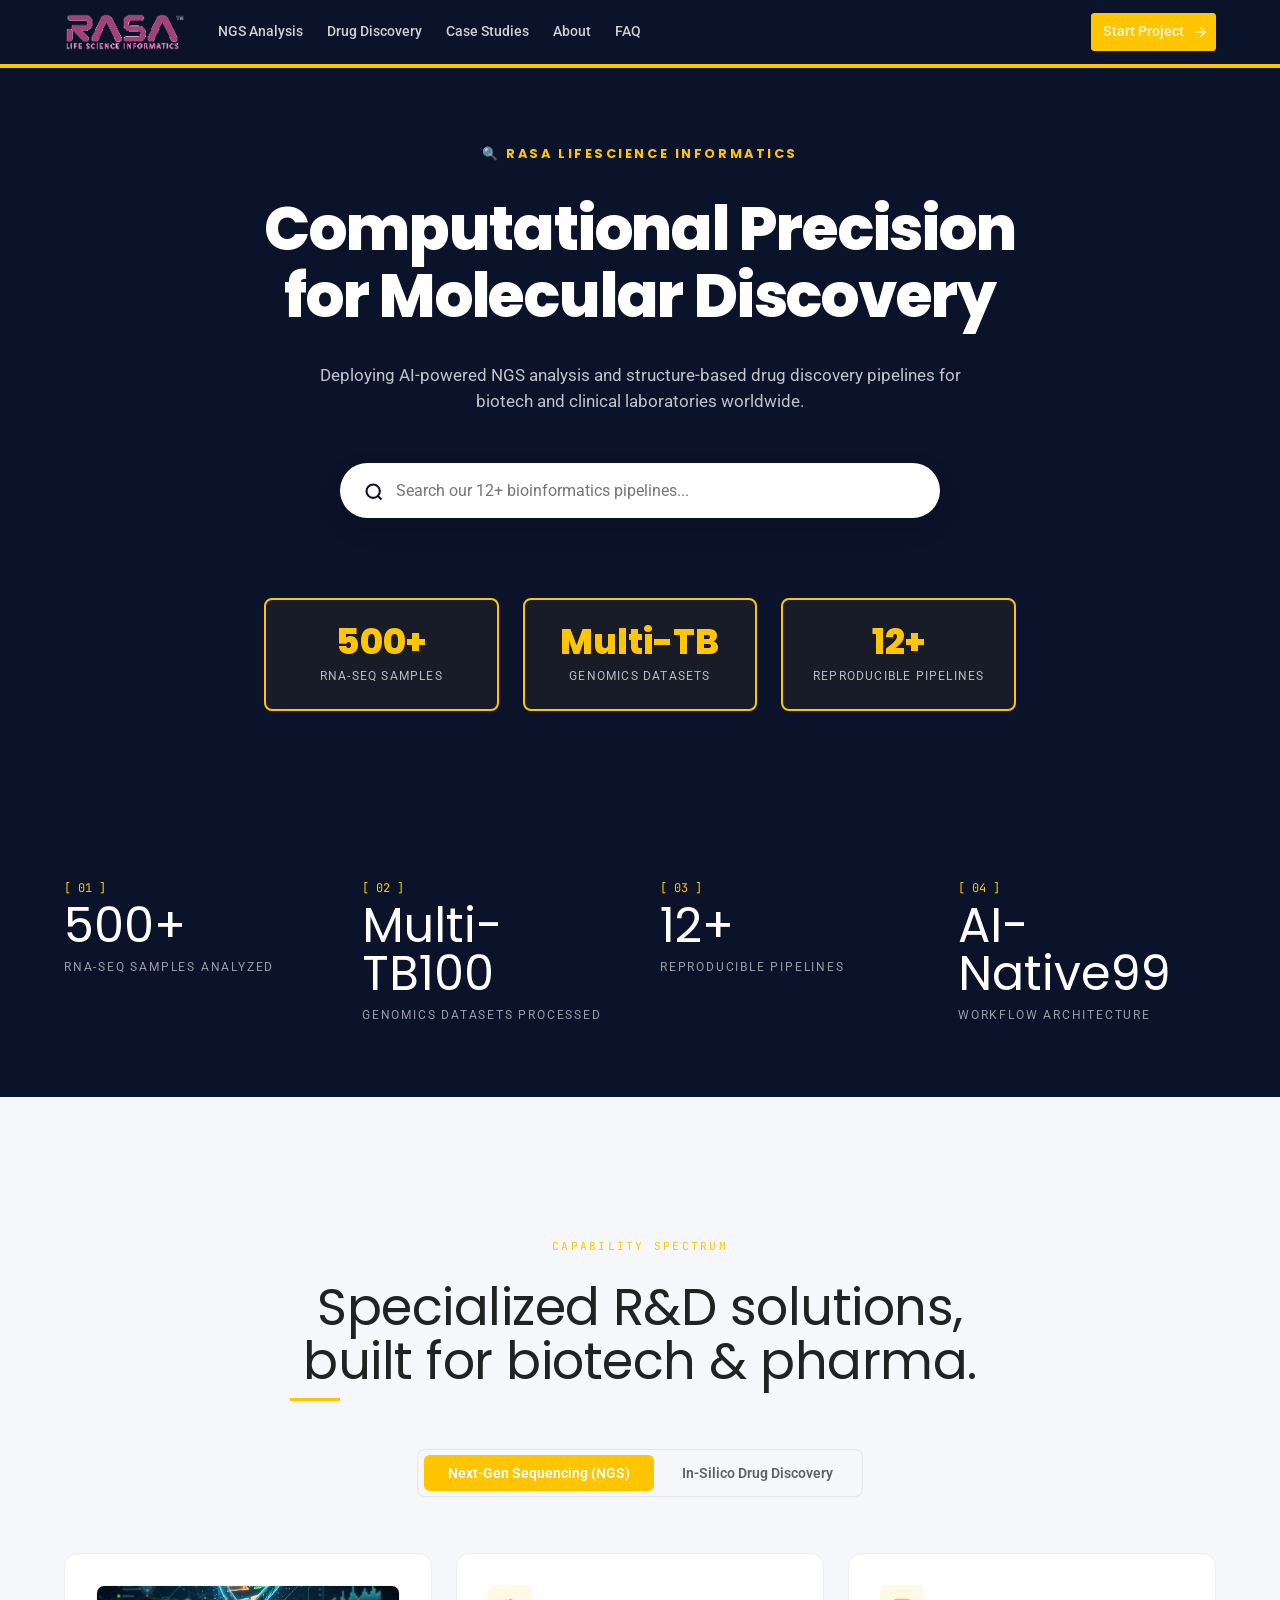
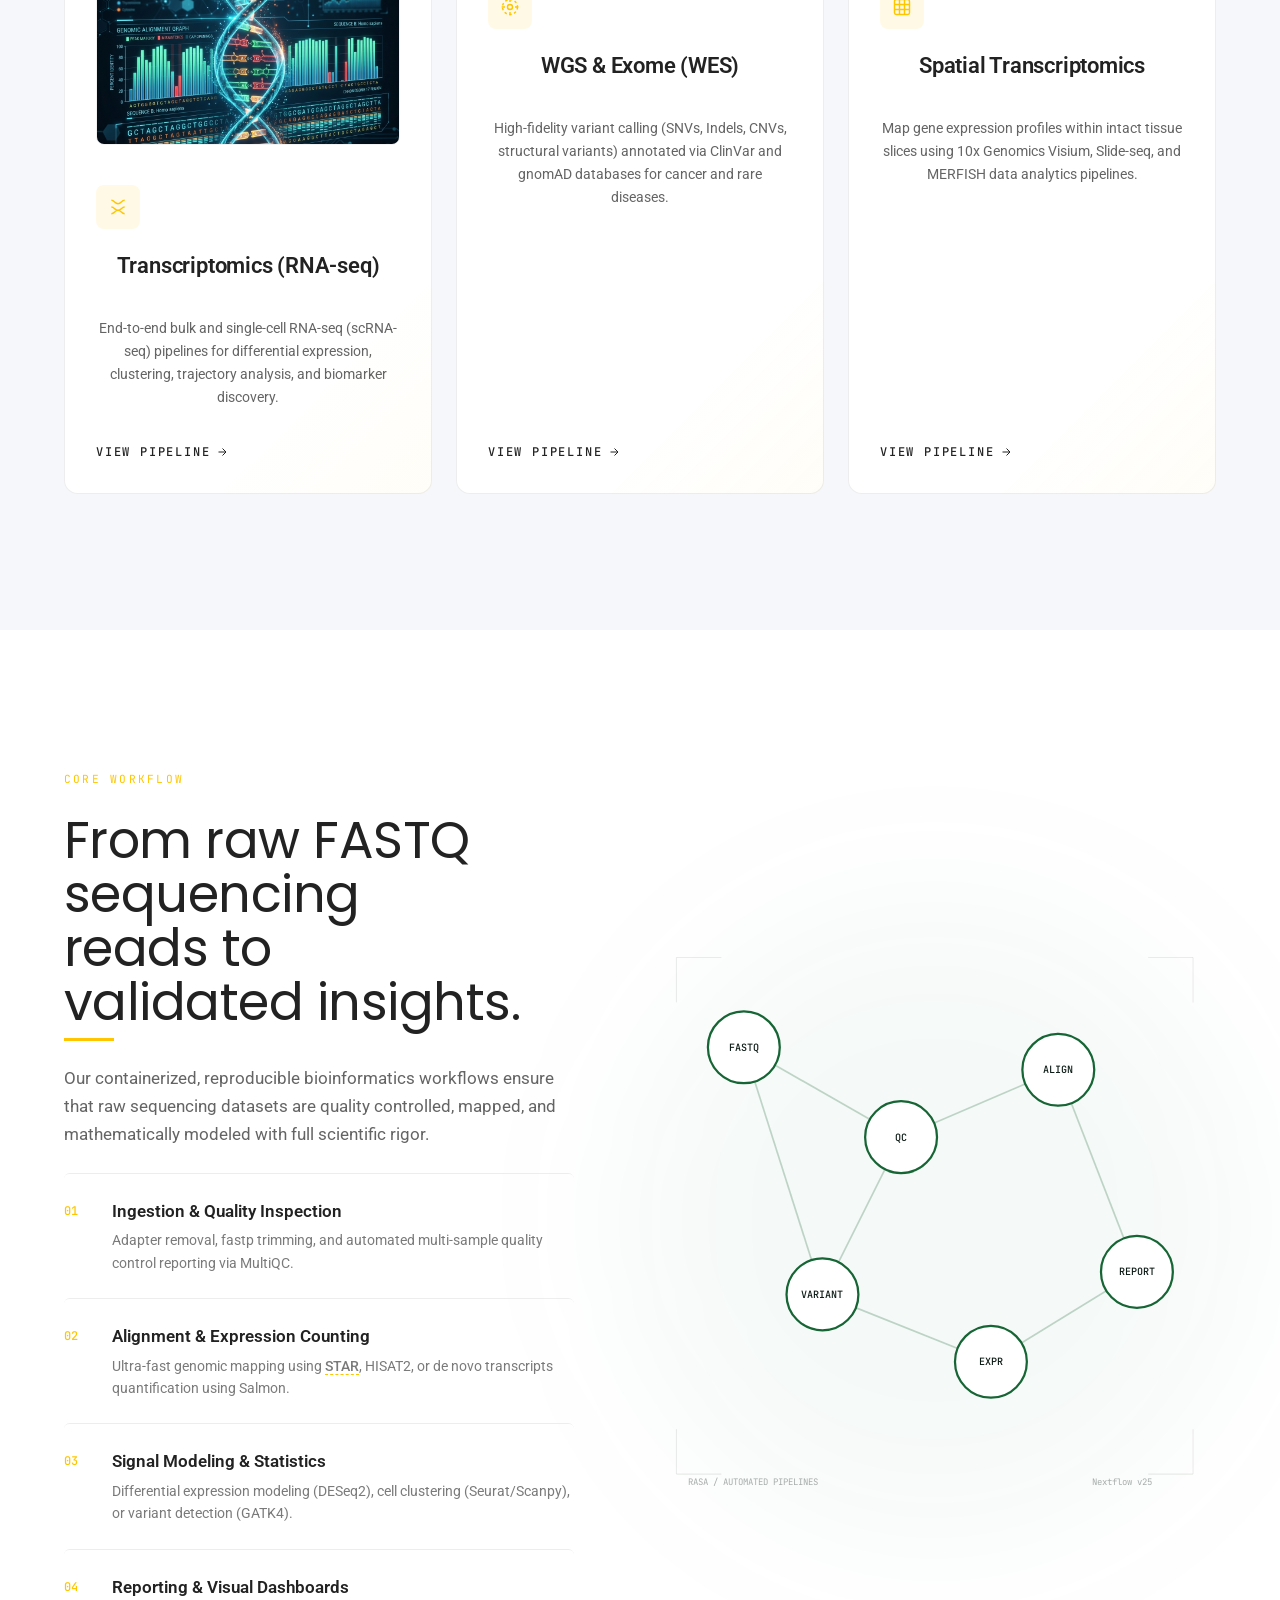
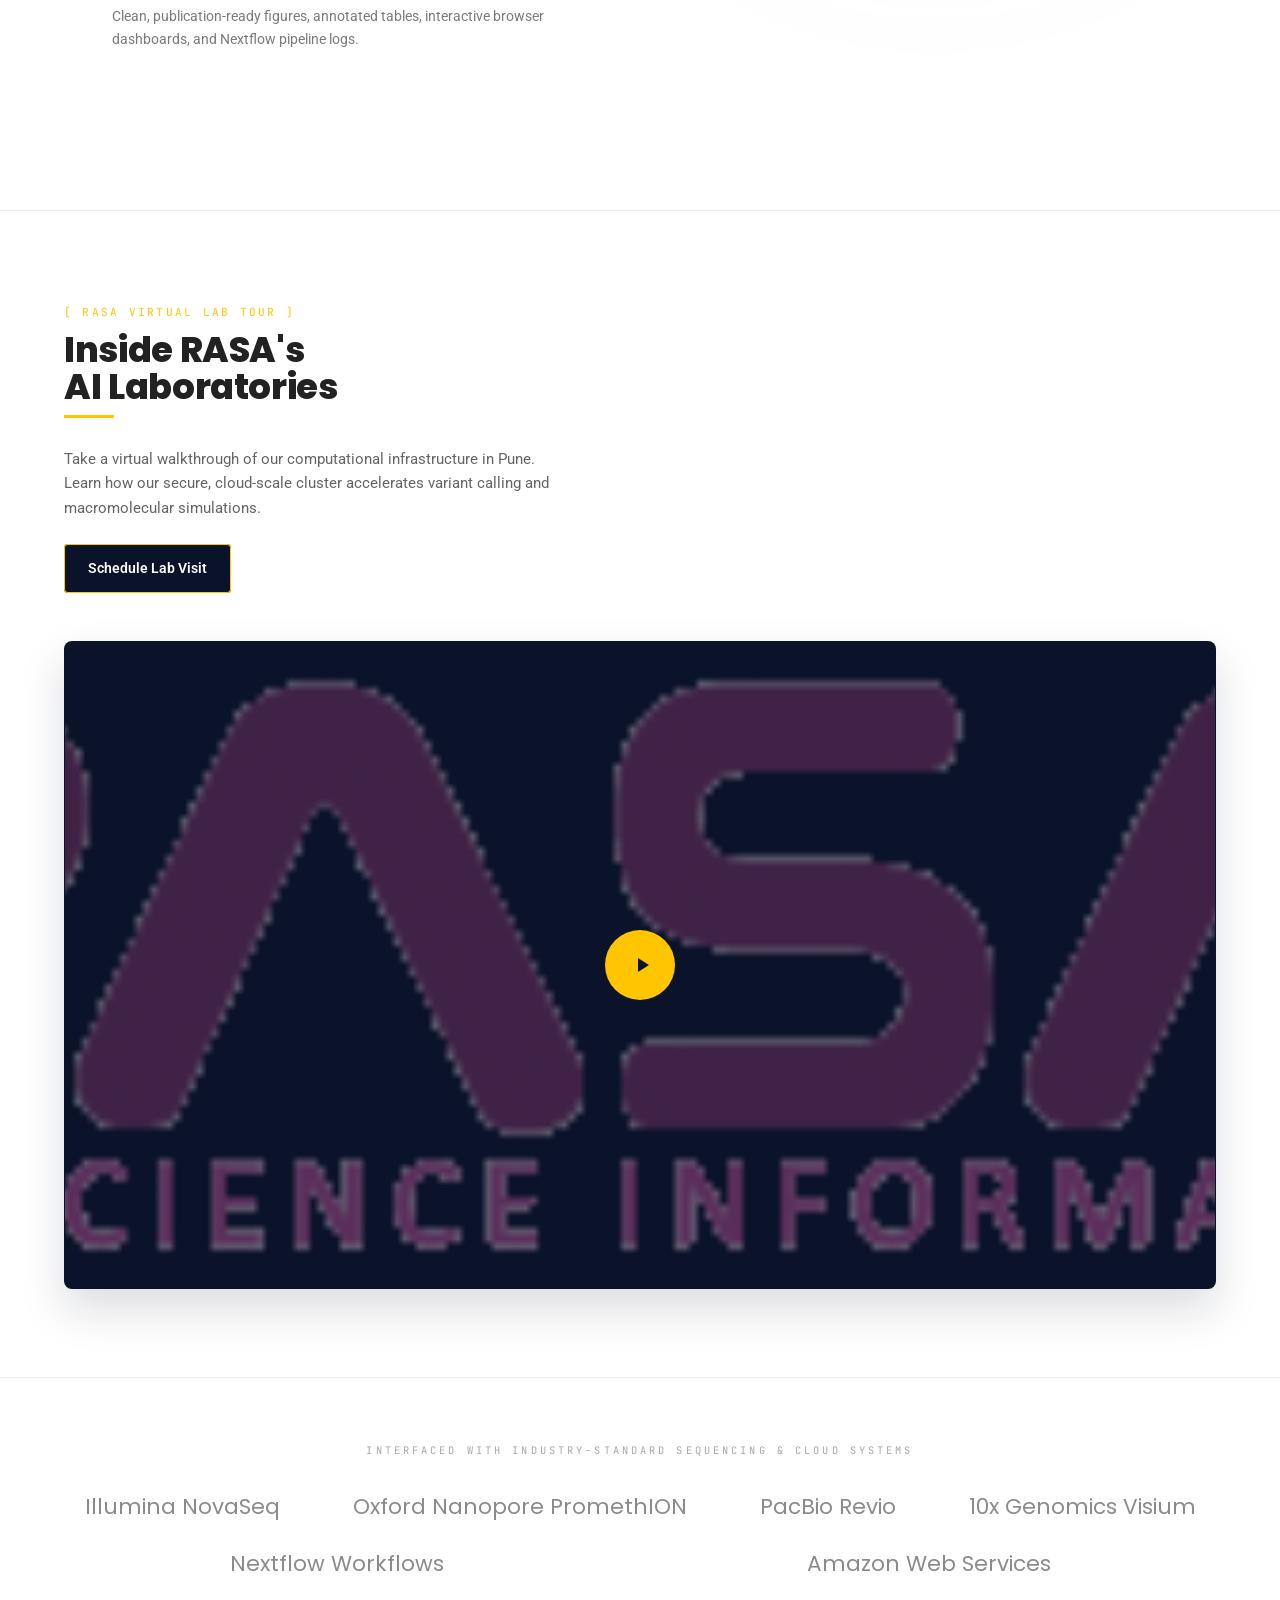
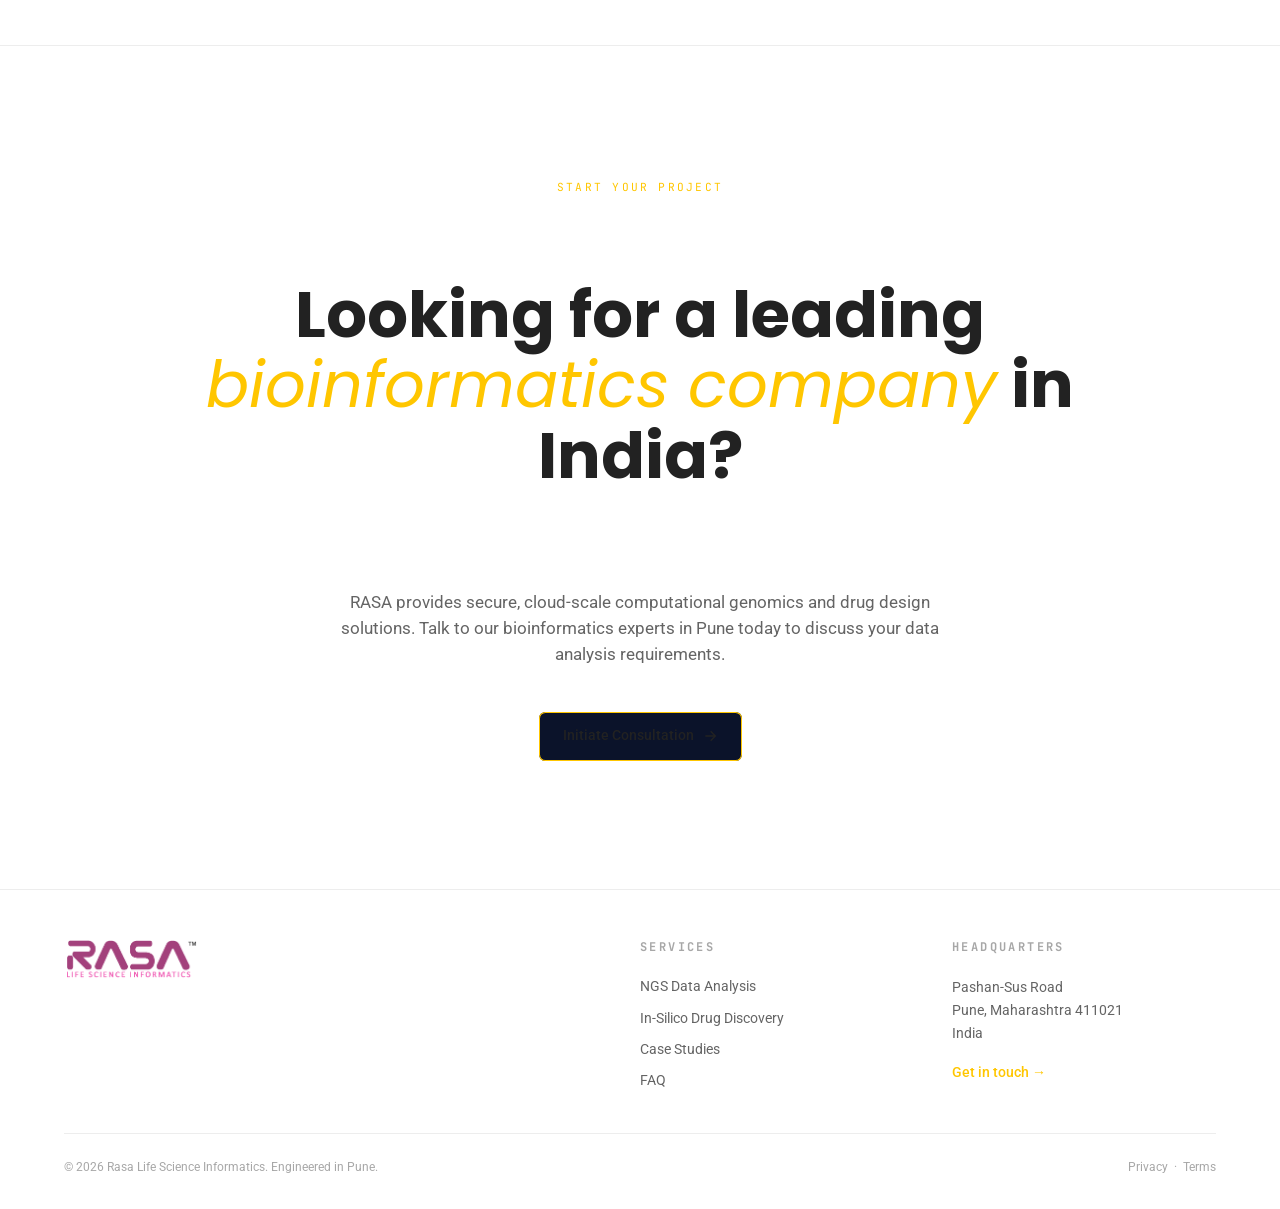
==== commit 1dd2c2f4: "style: integrate premium images, background graphics, and hover zoom effects" ====
--- a/index.html
+++ b/index.html
@@ -137,7 +137,8 @@
       <!-- NGS Content Panel -->
       <div class="rasa-tab-panel is-active" id="panel-ngs" role="tabpanel" aria-labelledby="tab-ngs">
         <div class="rasa-services-grid">
-          <div class="rasa-card">
+          <div class="rasa-card zoom-parent">
+            <div class="rasa-card__img-wrap"><img src="images/dna_sequencing_flow.png" alt="Transcriptomics"></div>
             <div class="rasa-card__icon-wrap">
               <svg viewBox="0 0 24 24"><path d="M4 4c4 0 4 4 8 4s4-4 8-4M4 12c4 0 4 4 8 4s4-4 8-4M4 20c4 0 4-4 8-4s4 4 8 4"/></svg>
             </div>
--- a/theme.css
+++ b/theme.css
@@ -221,7 +221,7 @@
 /* Dynamic Interactive SVG Network Canvas */
 .rasa-network-canvas {
   position: relative; z-index: 1; width: 100%; height: 100%;
-  border-radius: 50%; background: radial-gradient(circle, rgba(255,255,255,0.85) 0%, rgba(248,249,250,0.2) 100%);
+  border-radius: 50%; background: radial-gradient(circle, rgba(248, 249, 250, 0.4) 0%, rgba(248, 249, 250, 0.8) 100%), url('/images/computational_biologist_cluster.png') no-repeat center; background-size: cover;
   border: 1px solid rgba(255, 198, 0, 0.1);
   box-shadow: inset 0 0 40px rgba(255, 198, 0, 0.04), 0 20px 50px -25px rgba(255, 198, 0, 0.15);
   cursor: grab;
@@ -402,6 +402,58 @@
 .rasa-footer__bottom { padding-top: 1.5rem; border-top: 1px solid var(--border); display: flex; flex-wrap: wrap; gap: 1rem; justify-content: space-between; }
 
 .rasa-footer__bottom span, .rasa-footer__bottom a { font-size: 0.75rem; color: var(--foreground-40); margin: 0; display: inline; }
+
+/* Image Integration & Hover Zoom Effects */
+.zoom-parent {
+  overflow: hidden;
+  position: relative;
+}
+
+.zoom-parent img {
+  width: 100%;
+  height: 100%;
+  object-fit: cover;
+  transition: transform 0.6s cubic-bezier(0.16, 1, 0.3, 1);
+}
+
+.zoom-parent:hover img {
+  transform: scale(1.04);
+}
+
+.rasa-card__img-wrap {
+  width: 100%;
+  height: 160px;
+  overflow: hidden;
+  border-radius: 0.5rem;
+  margin-bottom: 1.25rem;
+  position: relative;
+  border: 1px solid rgba(0, 0, 0, 0.05);
+}
+
+.rasa-pagehero__grid {
+  display: grid;
+  grid-template-columns: 1fr;
+  gap: 3rem;
+  align-items: center;
+  margin-bottom: 2rem;
+}
+
+@media (min-width: 1000px) {
+  .rasa-pagehero__grid {
+    grid-template-columns: 1.2fr 1fr;
+    gap: 4rem;
+  }
+}
+
+.rasa-pagehero__art {
+  position: relative;
+  width: 100%;
+  aspect-ratio: 16/10;
+  overflow: hidden;
+  border-radius: 0.75rem;
+  border: 1px solid rgba(0, 0, 0, 0.08);
+  box-shadow: 0 20px 40px -15px rgba(0,0,0,0.08);
+}
 
 .rasa {
   /* Brand palette */
--- a/theme.css
+++ b/theme.css
@@ -221,7 +221,7 @@
 /* Dynamic Interactive SVG Network Canvas */
 .rasa-network-canvas {
   position: relative; z-index: 1; width: 100%; height: 100%;
-  border-radius: 50%; background: radial-gradient(circle, rgba(255,255,255,0.85) 0%, rgba(248,249,250,0.2) 100%);
+  border-radius: 50%; background: radial-gradient(circle, rgba(248, 249, 250, 0.4) 0%, rgba(248, 249, 250, 0.8) 100%), url('/images/computational_biologist_cluster.png') no-repeat center; background-size: cover;
   border: 1px solid rgba(255, 198, 0, 0.1);
   box-shadow: inset 0 0 40px rgba(255, 198, 0, 0.04), 0 20px 50px -25px rgba(255, 198, 0, 0.15);
   cursor: grab;
@@ -402,6 +402,58 @@
 .rasa-footer__bottom { padding-top: 1.5rem; border-top: 1px solid var(--border); display: flex; flex-wrap: wrap; gap: 1rem; justify-content: space-between; }
 
 .rasa-footer__bottom span, .rasa-footer__bottom a { font-size: 0.75rem; color: var(--foreground-40); margin: 0; display: inline; }
+
+/* Image Integration & Hover Zoom Effects */
+.zoom-parent {
+  overflow: hidden;
+  position: relative;
+}
+
+.zoom-parent img {
+  width: 100%;
+  height: 100%;
+  object-fit: cover;
+  transition: transform 0.6s cubic-bezier(0.16, 1, 0.3, 1);
+}
+
+.zoom-parent:hover img {
+  transform: scale(1.04);
+}
+
+.rasa-card__img-wrap {
+  width: 100%;
+  height: 160px;
+  overflow: hidden;
+  border-radius: 0.5rem;
+  margin-bottom: 1.25rem;
+  position: relative;
+  border: 1px solid rgba(0, 0, 0, 0.05);
+}
+
+.rasa-pagehero__grid {
+  display: grid;
+  grid-template-columns: 1fr;
+  gap: 3rem;
+  align-items: center;
+  margin-bottom: 2rem;
+}
+
+@media (min-width: 1000px) {
+  .rasa-pagehero__grid {
+    grid-template-columns: 1.2fr 1fr;
+    gap: 4rem;
+  }
+}
+
+.rasa-pagehero__art {
+  position: relative;
+  width: 100%;
+  aspect-ratio: 16/10;
+  overflow: hidden;
+  border-radius: 0.75rem;
+  border: 1px solid rgba(0, 0, 0, 0.08);
+  box-shadow: 0 20px 40px -15px rgba(0,0,0,0.08);
+}
 
 .rasa {
   /* Brand palette */
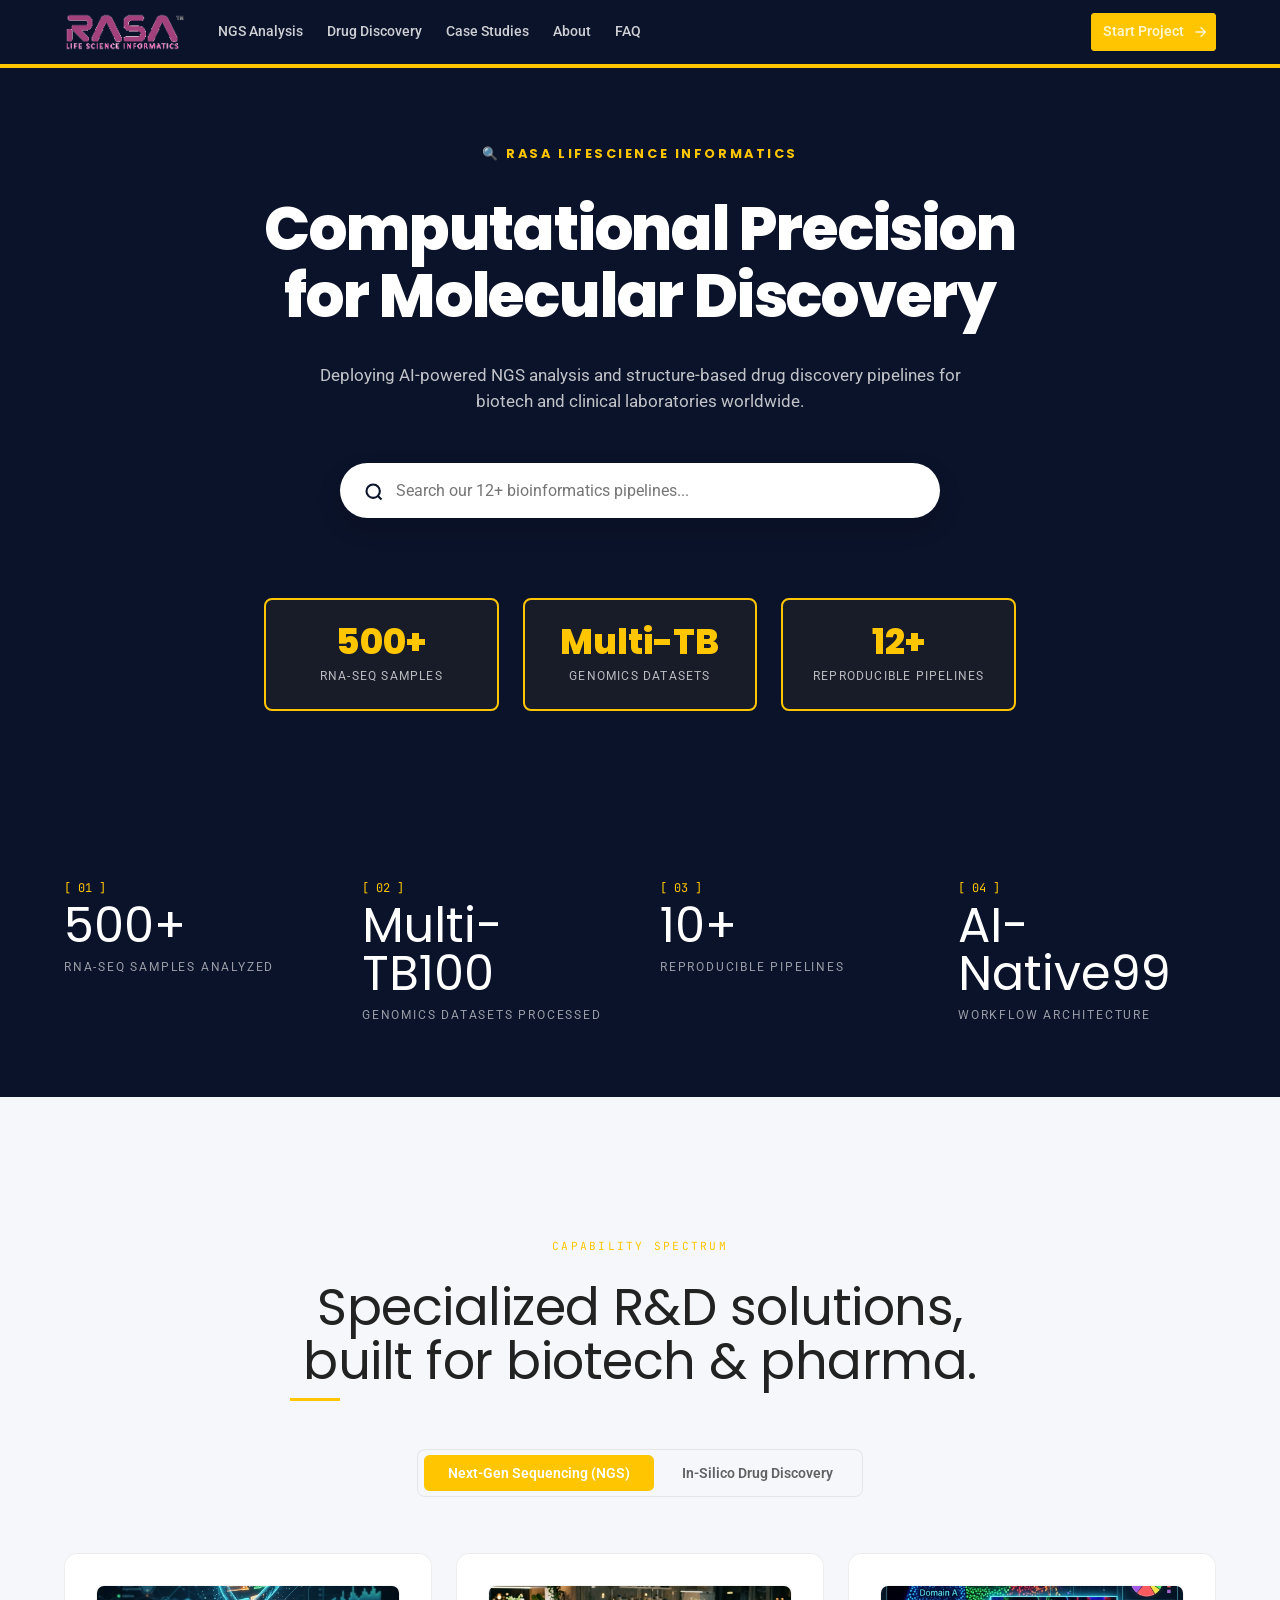
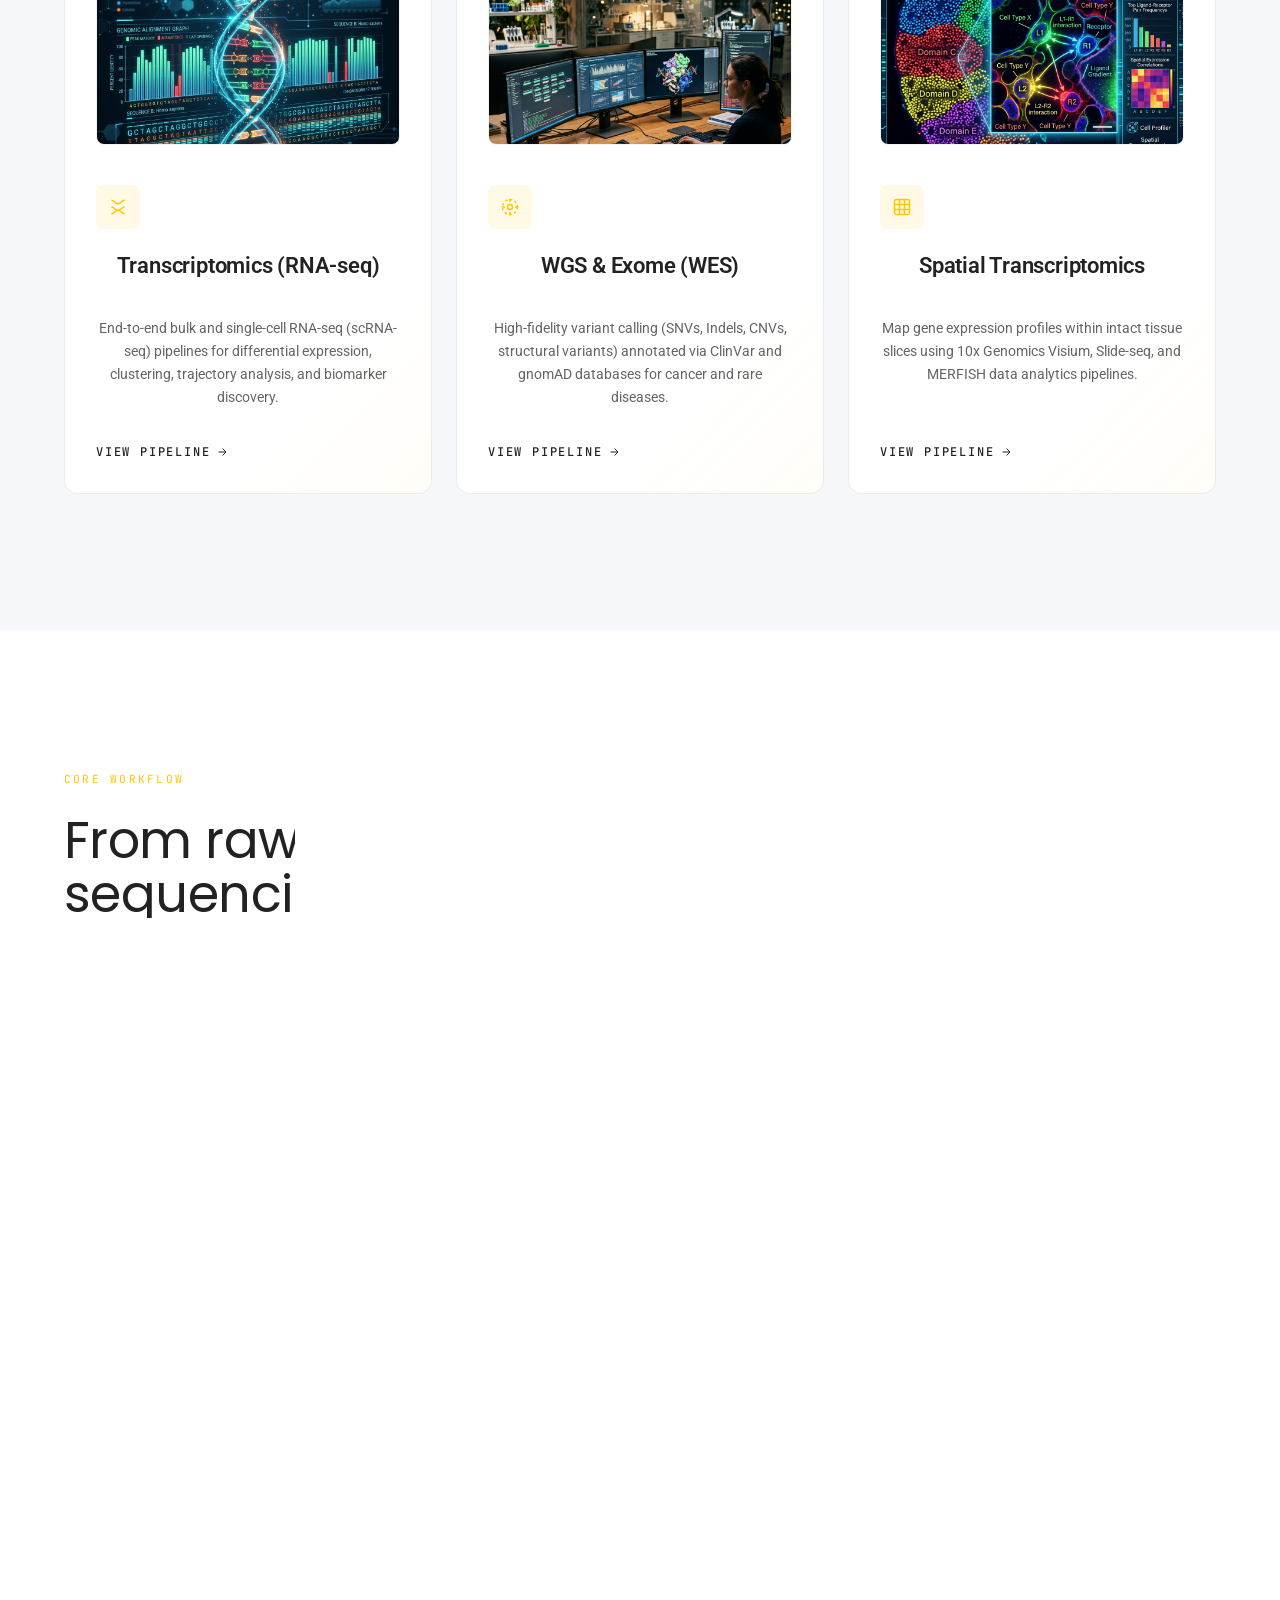
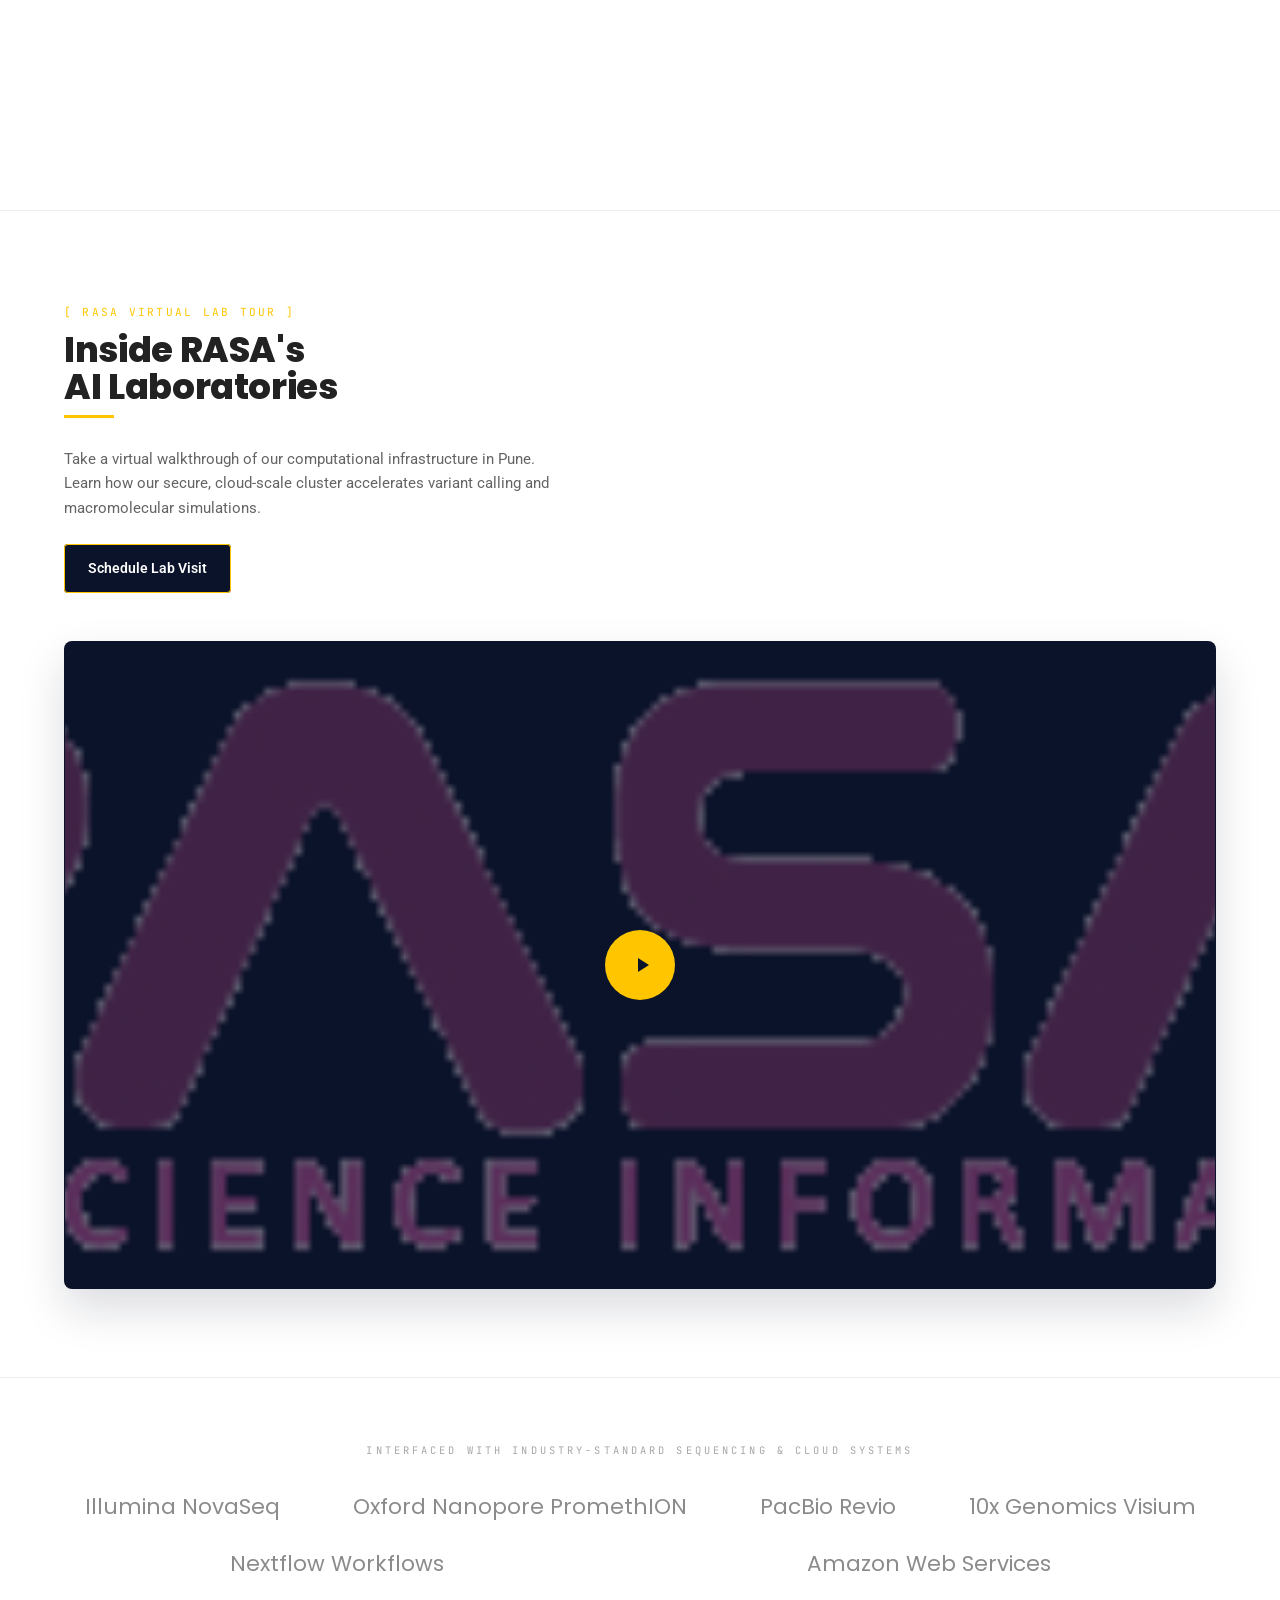
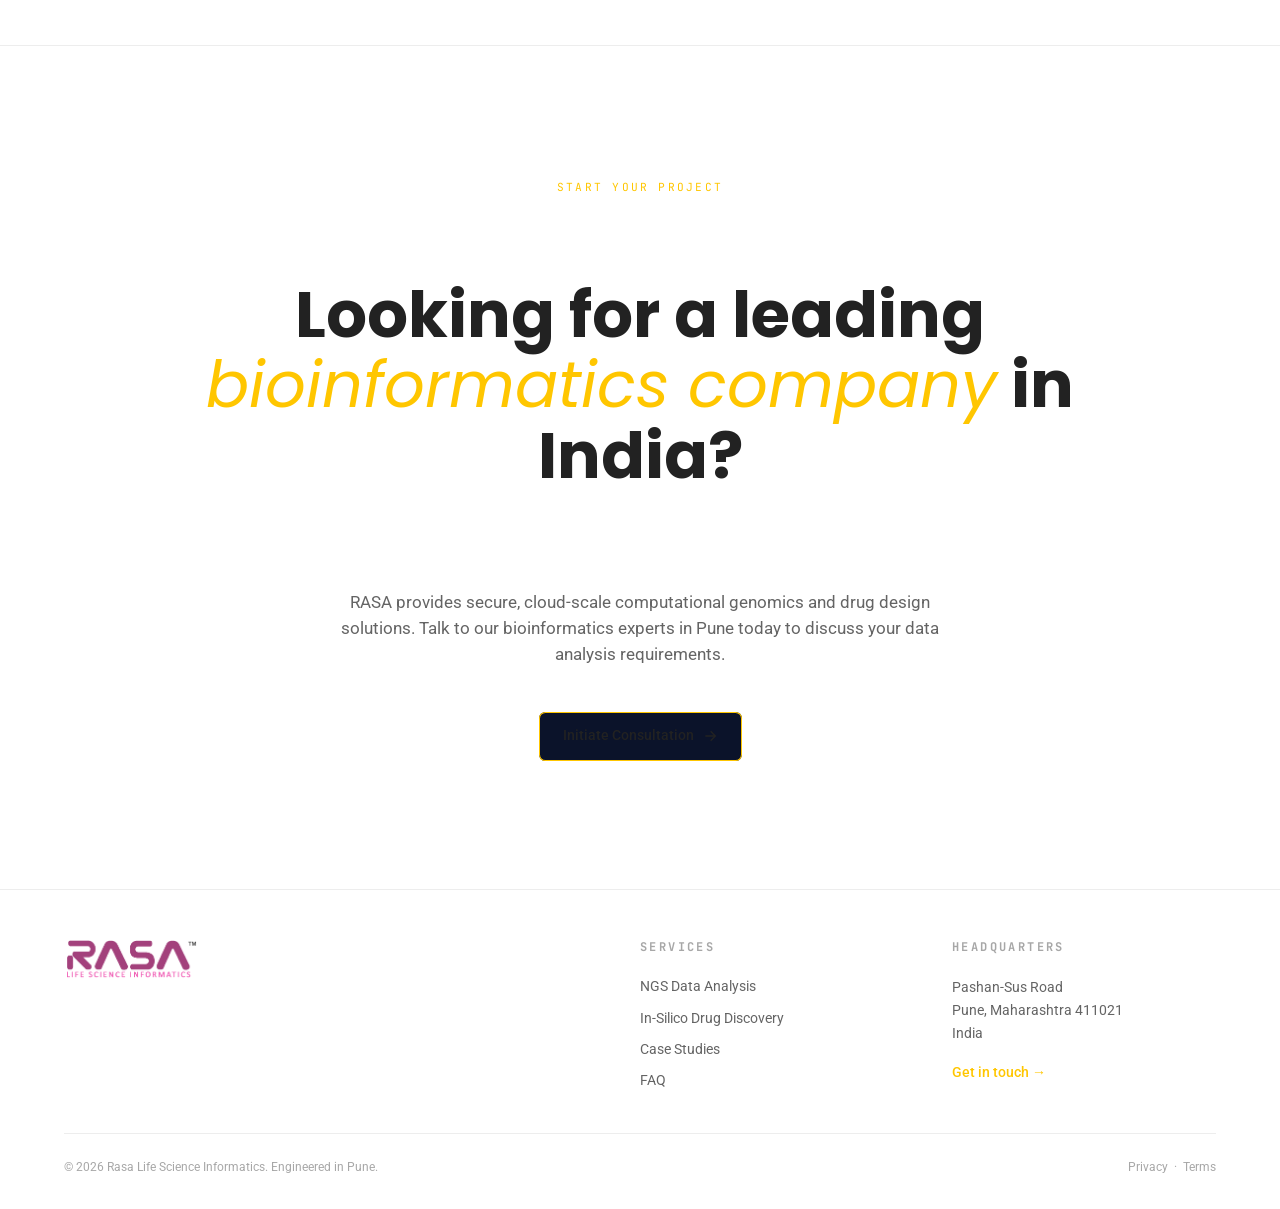
==== commit 962323bb: "style: integrate premium images, background graphics, and hover zoom effects" ====
--- a/index.html
+++ b/index.html
@@ -147,7 +147,8 @@
             <a href="services-ngs.html#transcriptomics" class="rasa-card__more">View Pipeline <svg viewBox="0 0 24 24" fill="none" stroke="currentColor" stroke-width="2" aria-hidden="true"><path d="M5 12h14M13 5l7 7-7 7"/></svg></a>
           </div>
 
-          <div class="rasa-card">
+          <div class="rasa-card zoom-parent">
+            <div class="rasa-card__img-wrap"><img src="images/computational_biologist_cluster.png" alt="WGS &amp; Exome"></div>
             <div class="rasa-card__icon-wrap">
               <svg viewBox="0 0 24 24"><circle cx="12" cy="12" r="3"/><circle cx="12" cy="12" r="9" stroke-dasharray="3 3"/><path d="M12 2v4M12 18v4M2 12h4M18 12h4"/></svg>
             </div>
@@ -156,7 +157,8 @@
             <a href="services-ngs.html#wgs-wes" class="rasa-card__more">View Pipeline <svg viewBox="0 0 24 24" fill="none" stroke="currentColor" stroke-width="2" aria-hidden="true"><path d="M5 12h14M13 5l7 7-7 7"/></svg></a>
           </div>
 
-          <div class="rasa-card">
+          <div class="rasa-card zoom-parent">
+            <div class="rasa-card__img-wrap"><img src="images/spatial_cell_mapping.png" alt="Spatial Transcriptomics"></div>
             <div class="rasa-card__icon-wrap">
               <svg viewBox="0 0 24 24"><rect x="3" y="3" width="18" height="18" rx="2"/><path d="M9 3v18M15 3v18M3 9h18M3 15h18"/></svg>
             </div>
@@ -170,7 +172,8 @@
       <!-- Drug Discovery Panel -->
       <div class="rasa-tab-panel" id="panel-dd" role="tabpanel" aria-labelledby="tab-dd">
         <div class="rasa-services-grid">
-          <div class="rasa-card">
+          <div class="rasa-card zoom-parent">
+            <div class="rasa-card__img-wrap"><img src="images/molecular_docking_3d.png" alt="Target ID &amp; Structure"></div>
             <div class="rasa-card__icon-wrap">
               <svg viewBox="0 0 24 24"><path d="M6 2v6a6 6 0 0 0 12 0V2M6 22v-6a6 6 0 0 1 12 0v6M6 2h12M6 22h12"/></svg>
             </div>
@@ -179,7 +182,8 @@
             <a href="services-drug-discovery.html#target" class="rasa-card__more">Explore Target ID <svg viewBox="0 0 24 24" fill="none" stroke="currentColor" stroke-width="2" aria-hidden="true"><path d="M5 12h14M13 5l7 7-7 7"/></svg></a>
           </div>
 
-          <div class="rasa-card">
+          <div class="rasa-card zoom-parent">
+            <div class="rasa-card__img-wrap"><img src="images/lab_collaboration_science.png" alt="Virtual Screening"></div>
             <div class="rasa-card__icon-wrap">
               <svg viewBox="0 0 24 24"><circle cx="6" cy="6" r="3"/><circle cx="6" cy="18" r="3"/><circle cx="18" cy="12" r="3"/><path d="M9 6c6 0 6 6 6 6M9 18c6 0 6-6 6-6"/></svg>
             </div>
@@ -188,7 +192,8 @@
             <a href="services-drug-discovery.html#virtual-screening" class="rasa-card__more">Explore Screening <svg viewBox="0 0 24 24" fill="none" stroke="currentColor" stroke-width="2" aria-hidden="true"><path d="M5 12h14M13 5l7 7-7 7"/></svg></a>
           </div>
 
-          <div class="rasa-card">
+          <div class="rasa-card zoom-parent">
+            <div class="rasa-card__img-wrap"><img src="images/computational_biologist_cluster.png" alt="Lead Optimization"></div>
             <div class="rasa-card__icon-wrap">
               <svg viewBox="0 0 24 24"><path d="M12 2 4 5v7c0 5 3.5 8.5 8 10 4.5-1.5 8-5 8-10V5l-8-3z"/><path d="m9 12 2 2 4-4"/></svg>
             </div>
--- a/theme.css
+++ b/theme.css
@@ -221,7 +221,7 @@
 /* Dynamic Interactive SVG Network Canvas */
 .rasa-network-canvas {
   position: relative; z-index: 1; width: 100%; height: 100%;
-  border-radius: 50%; background: radial-gradient(circle, rgba(248, 249, 250, 0.4) 0%, rgba(248, 249, 250, 0.8) 100%), url('/images/computational_biologist_cluster.png') no-repeat center; background-size: cover;
+  border-radius: 50%; background: radial-gradient(circle, rgba(248, 249, 250, 0.4) 0%, rgba(248, 249, 250, 0.8) 100%), url('images/computational_biologist_cluster.png') no-repeat center; background-size: cover;
   border: 1px solid rgba(255, 198, 0, 0.1);
   box-shadow: inset 0 0 40px rgba(255, 198, 0, 0.04), 0 20px 50px -25px rgba(255, 198, 0, 0.15);
   cursor: grab;
--- a/theme.css
+++ b/theme.css
@@ -221,7 +221,7 @@
 /* Dynamic Interactive SVG Network Canvas */
 .rasa-network-canvas {
   position: relative; z-index: 1; width: 100%; height: 100%;
-  border-radius: 50%; background: radial-gradient(circle, rgba(248, 249, 250, 0.4) 0%, rgba(248, 249, 250, 0.8) 100%), url('/images/computational_biologist_cluster.png') no-repeat center; background-size: cover;
+  border-radius: 50%; background: radial-gradient(circle, rgba(248, 249, 250, 0.4) 0%, rgba(248, 249, 250, 0.8) 100%), url('images/computational_biologist_cluster.png') no-repeat center; background-size: cover;
   border: 1px solid rgba(255, 198, 0, 0.1);
   box-shadow: inset 0 0 40px rgba(255, 198, 0, 0.04), 0 20px 50px -25px rgba(255, 198, 0, 0.15);
   cursor: grab;
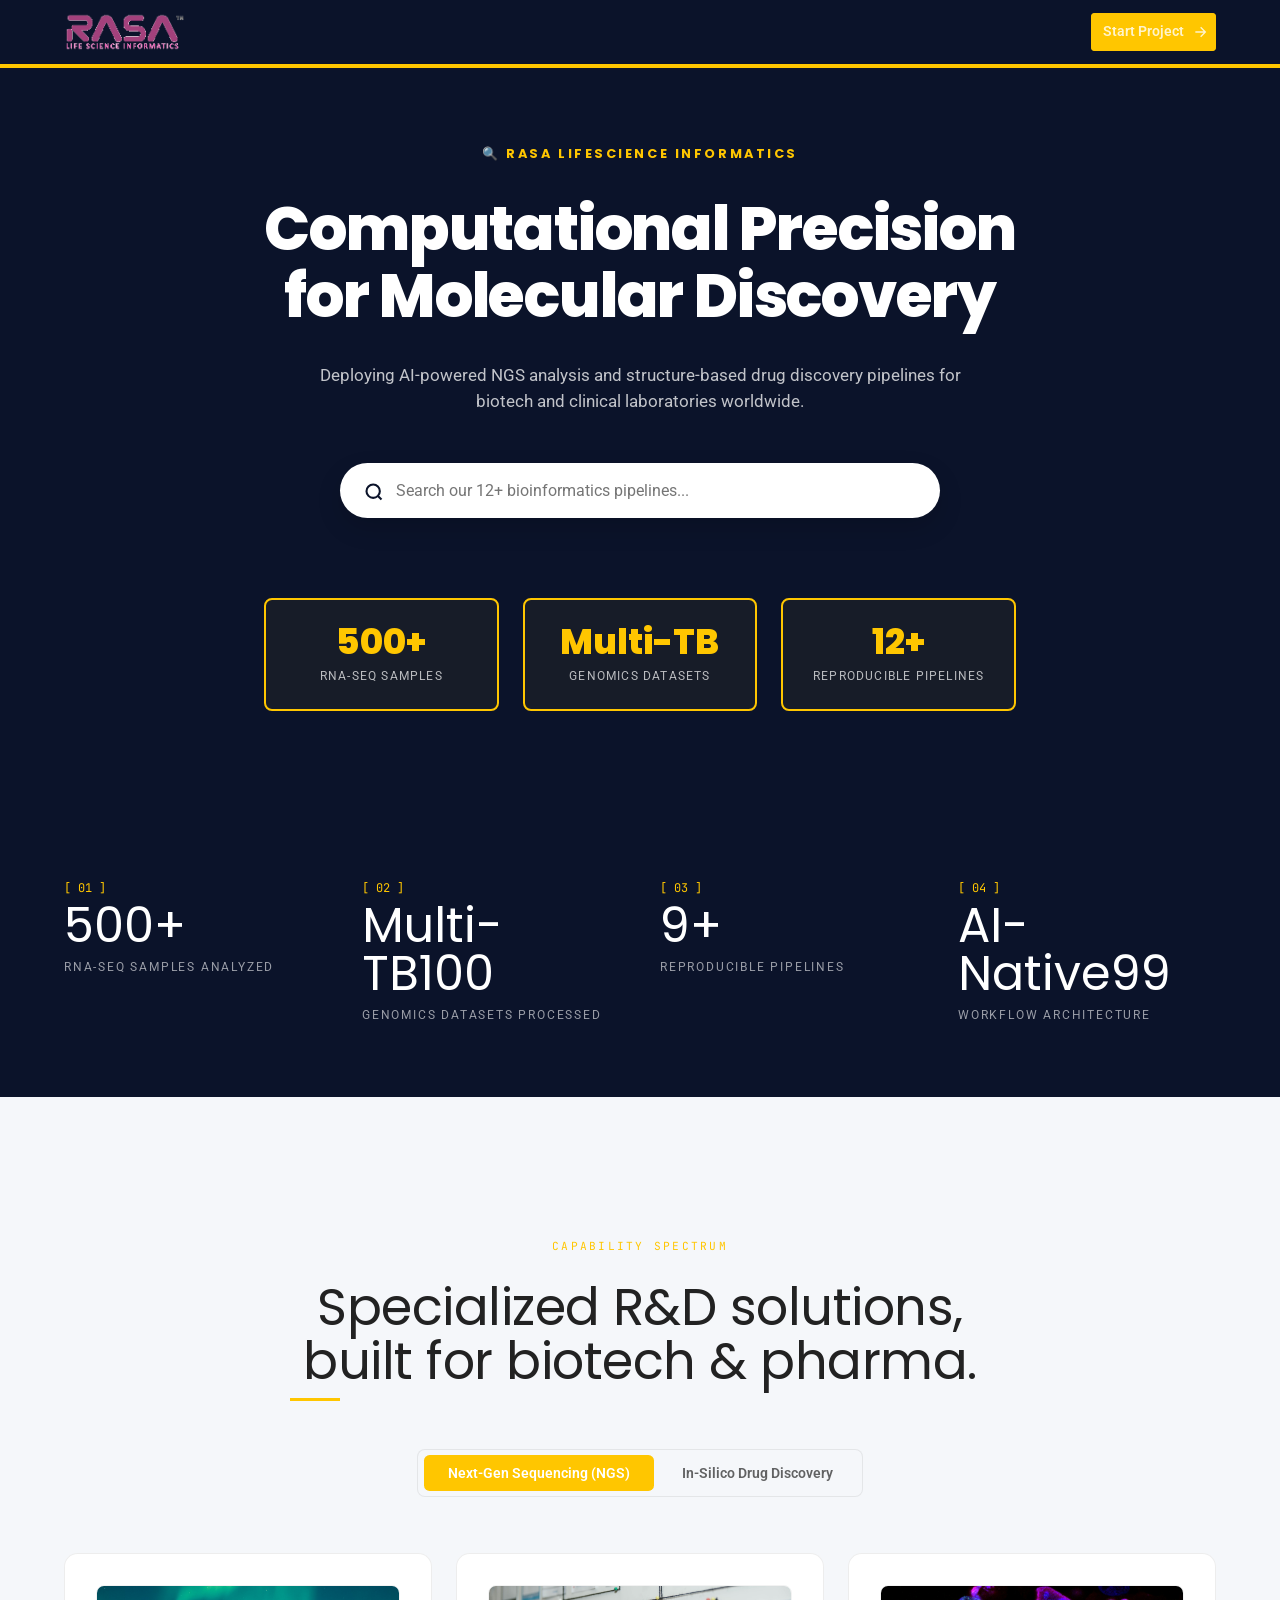
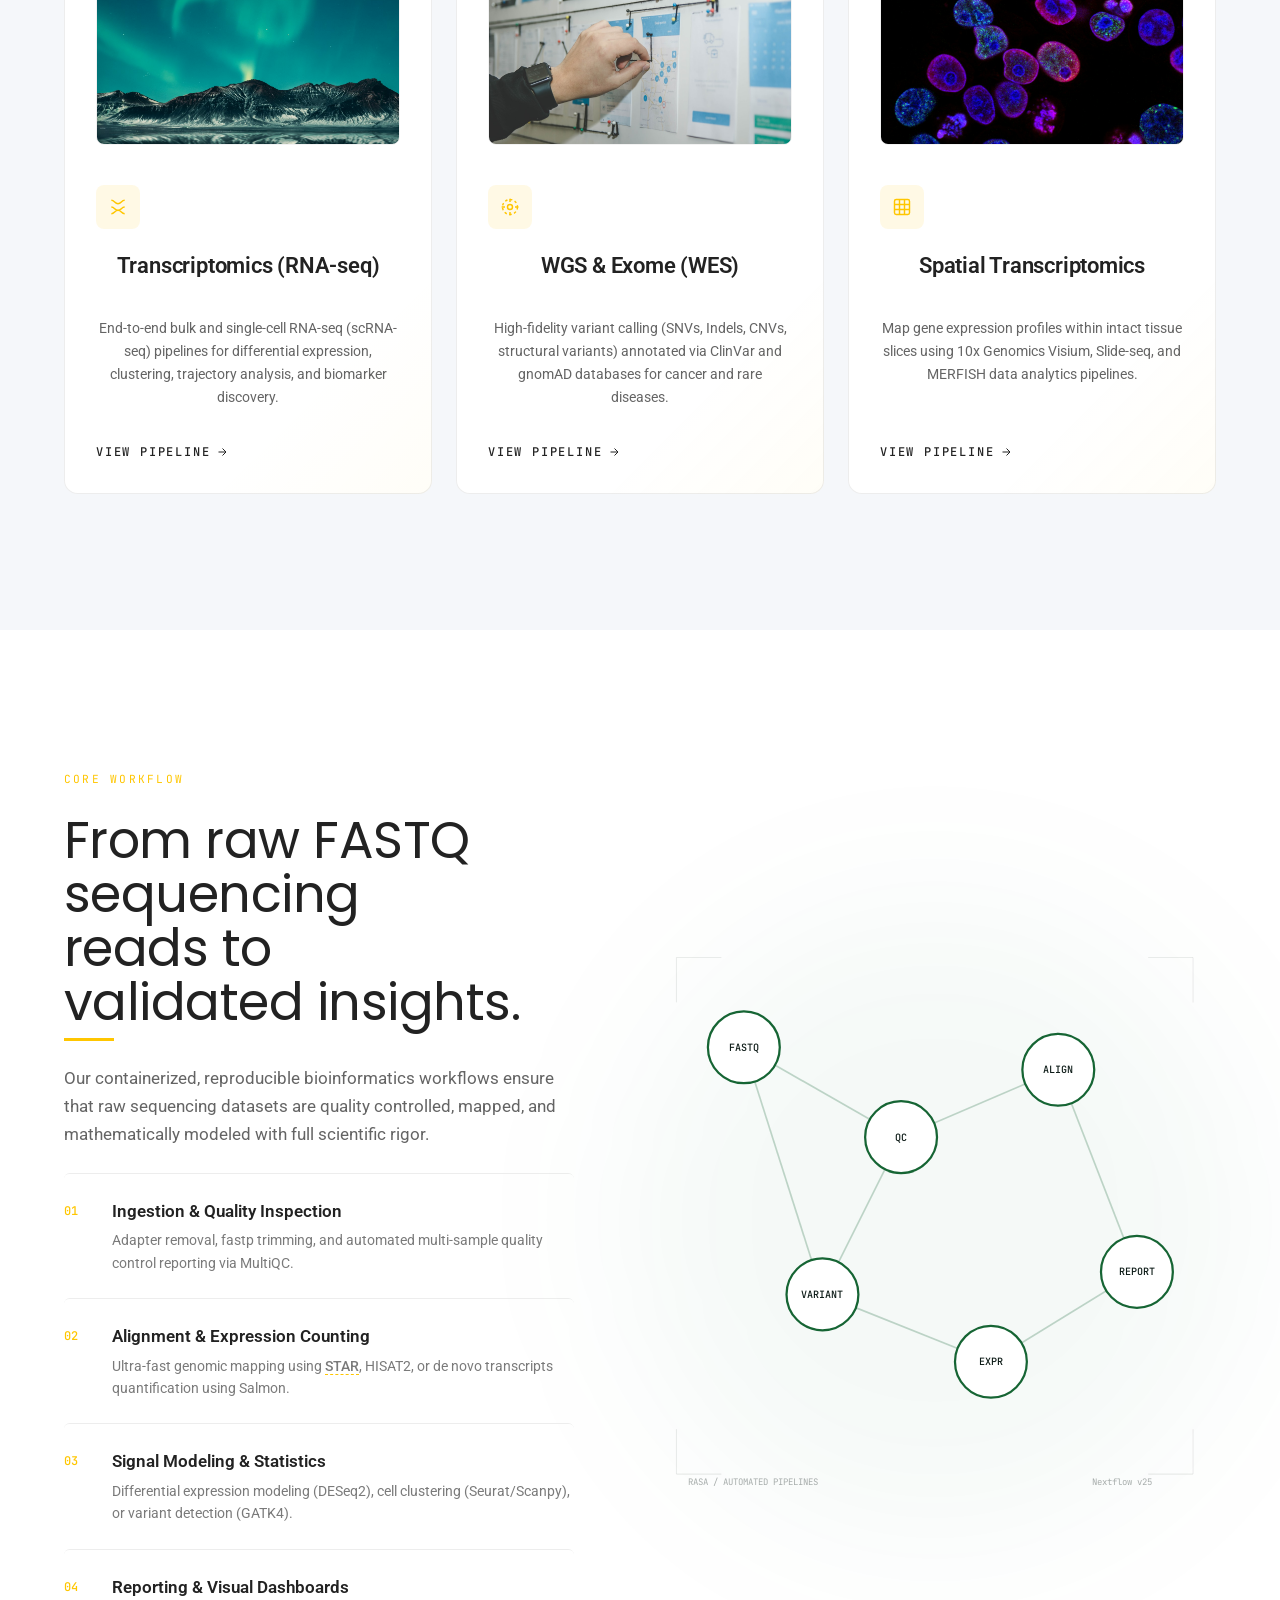
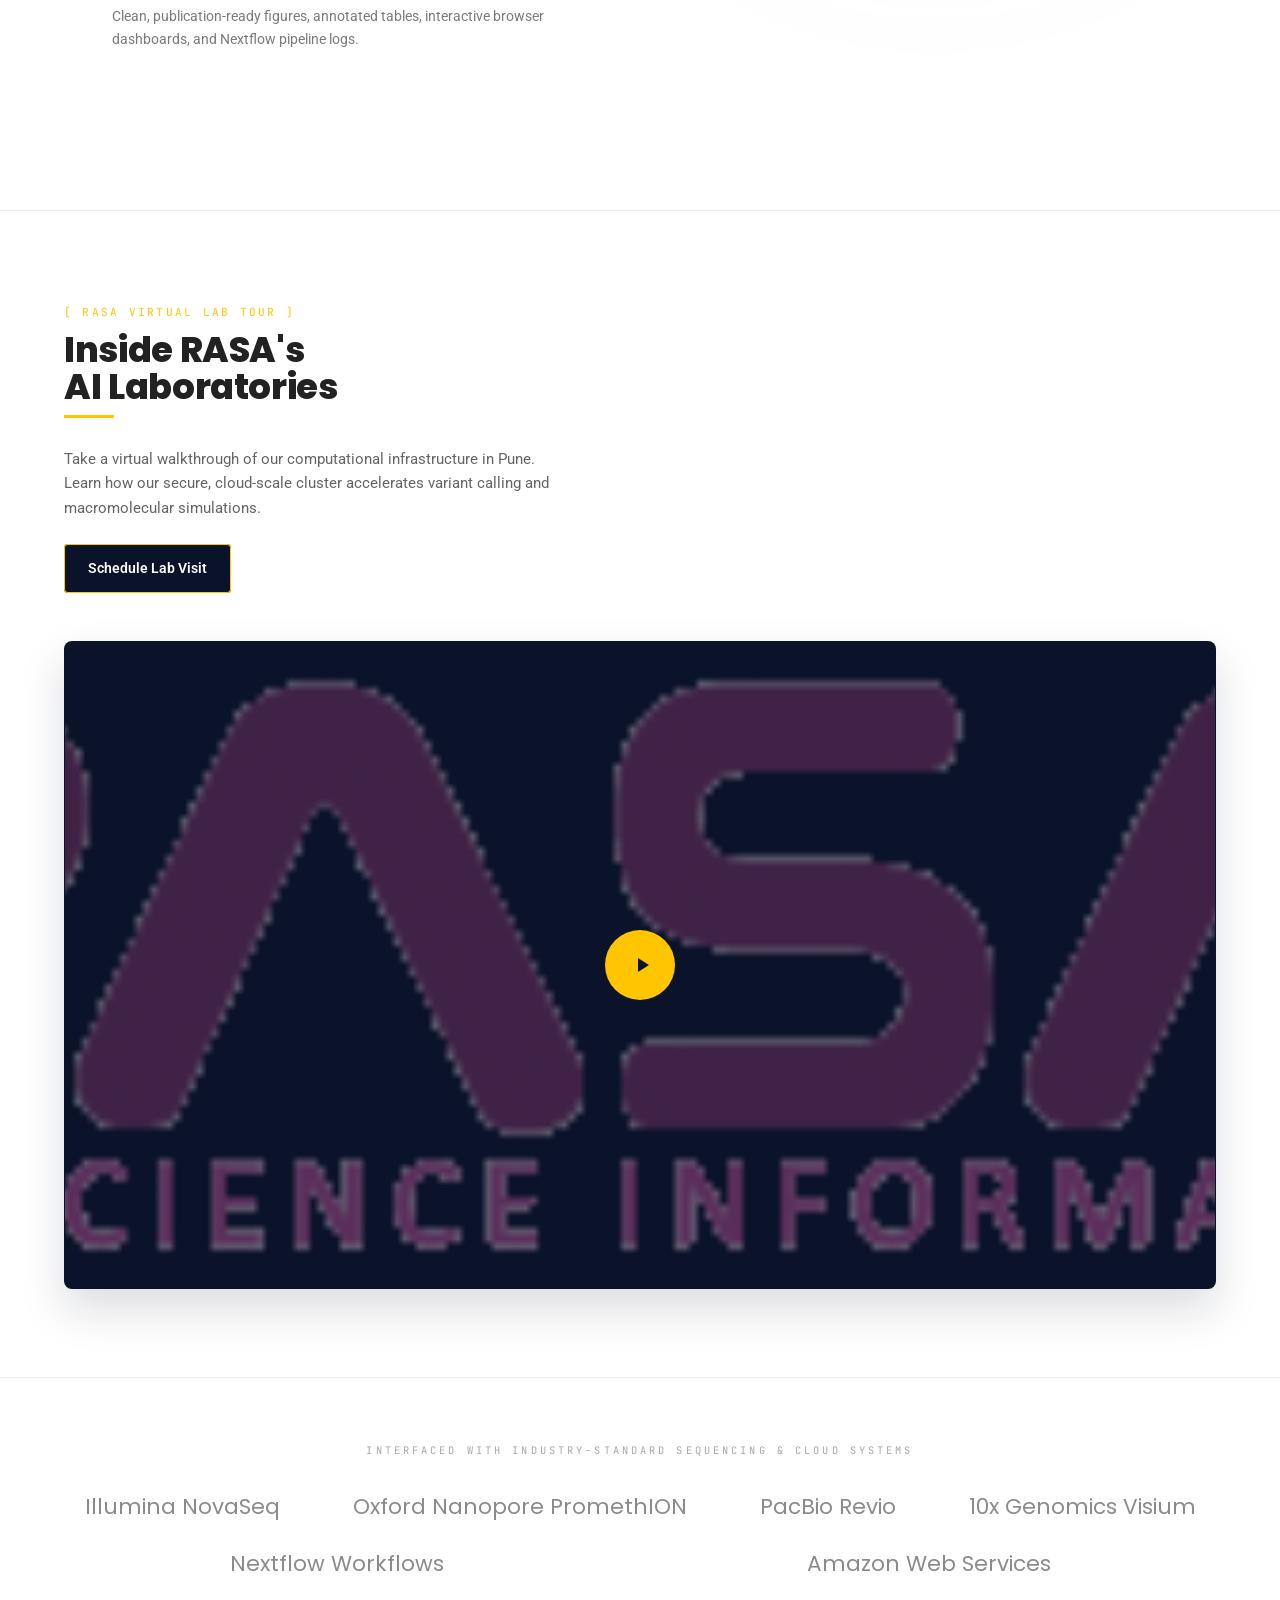
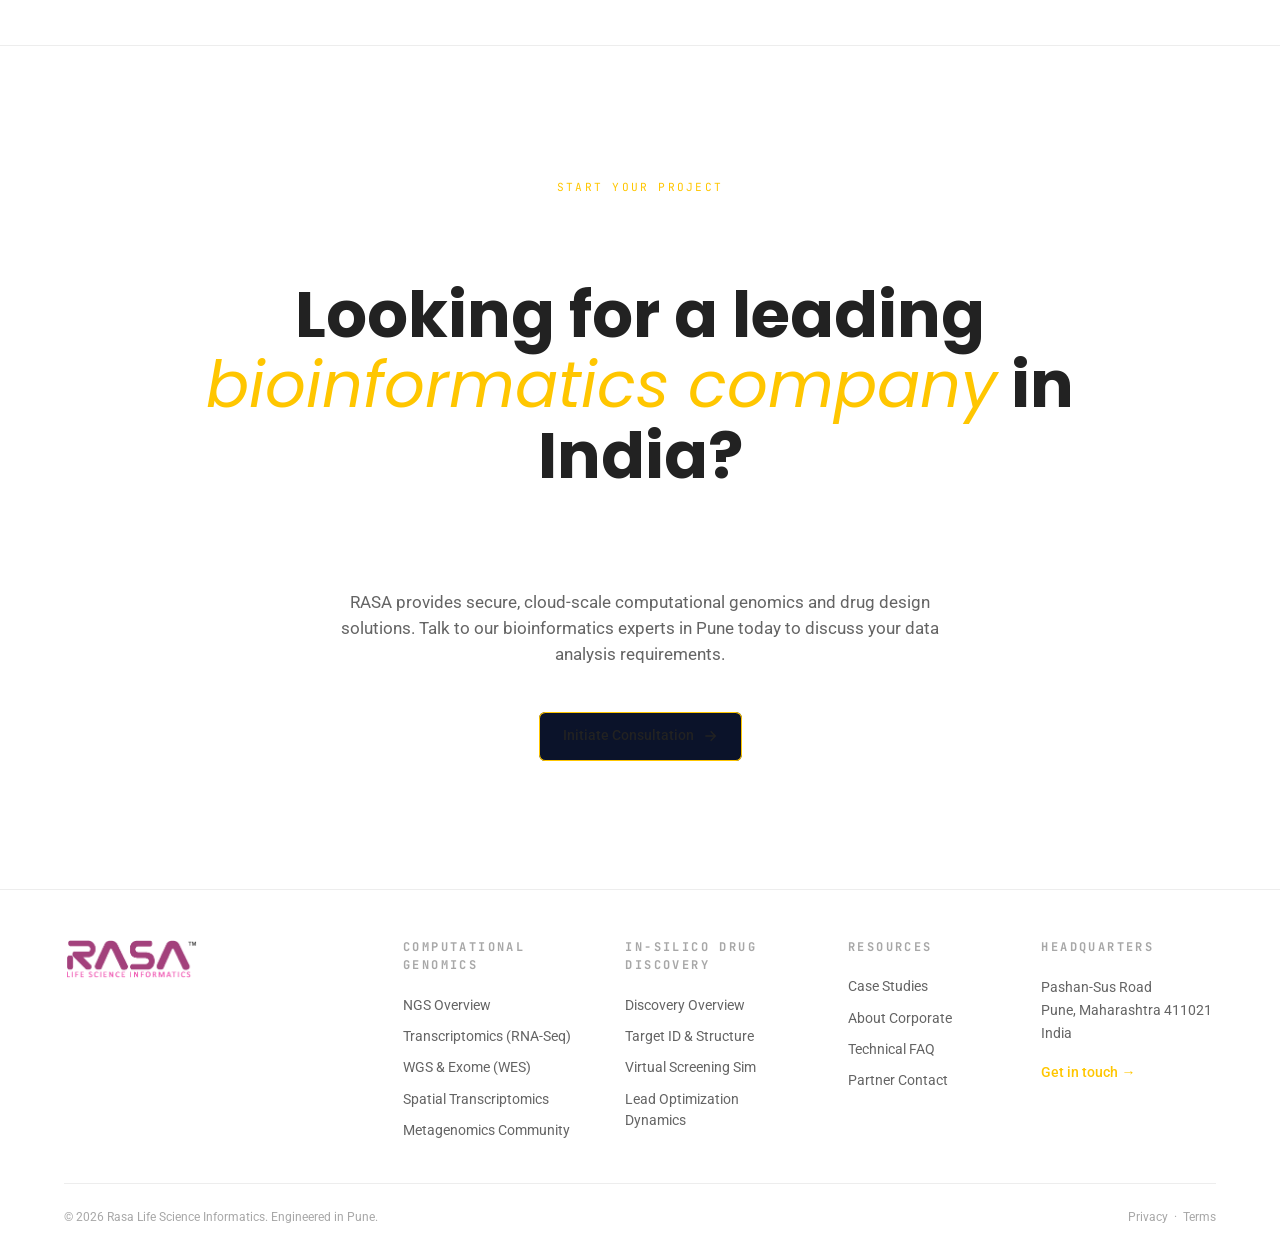
==== commit 76328a44: "feat: integrate detailed sub-pages, hover dropdown nav, 5-column footer, and SEO internal link routi" ====
--- a/index.html
+++ b/index.html
@@ -33,12 +33,29 @@
   <div class="rasa-header__inner">
     <div class="rasa-header__group">
       <a href="index.html" class="rasa-brand"><img src="logo.png" alt="RASA LSI Logo" style="height: 38px; width: auto; display: block; object-fit: contain; margin: 0;"></a>
-      <nav class="rasa-nav" aria-label="Primary Nav">
-        <a href="services-ngs.html">NGS Analysis</a>
-        <a href="services-drug-discovery.html">Drug Discovery</a>
-        <a href="case-studies.html">Case Studies</a>
-        <a href="about.html">About</a>
-        <a href="faq.html">FAQ</a>
+                              <nav class="rasa-nav" aria-label="Primary Nav">
+        <div class="rasa-nav__item">
+          <a href="services-ngs.html">NGS Analysis <span class="rasa-nav__arrow">▼</span></a>
+          <div class="rasa-nav__dropdown">
+            <a href="services-ngs.html">Overview</a>
+            <a href="services-ngs-transcriptomics.html">Transcriptomics (RNA-Seq)</a>
+            <a href="services-ngs-wgs-wes.html">WGS &amp; Exome (WES)</a>
+            <a href="services-ngs-spatial.html">Spatial Transcriptomics</a>
+            <a href="services-ngs-metagenomics.html">Metagenomics</a>
+          </div>
+        </div>
+        <div class="rasa-nav__item">
+          <a href="services-drug-discovery.html">Drug Discovery <span class="rasa-nav__arrow">▼</span></a>
+          <div class="rasa-nav__dropdown">
+            <a href="services-drug-discovery.html">Overview</a>
+            <a href="services-dd-target-id.html">Target ID &amp; Structure</a>
+            <a href="services-dd-virtual-screening.html">Virtual Screening</a>
+            <a href="services-dd-lead-optimization.html">Lead Optimization</a>
+          </div>
+        </div>
+        <div class="rasa-nav__item"><a href="case-studies.html">Case Studies</a></div>
+        <div class="rasa-nav__item"><a href="about.html">About</a></div>
+        <div class="rasa-nav__item"><a href="faq.html">FAQ</a></div>
       </nav>
     </div>
     <div class="rasa-header__actions" style="display: flex; align-items: center; gap: 1rem;">
@@ -136,73 +153,73 @@
 
       <!-- NGS Content Panel -->
       <div class="rasa-tab-panel is-active" id="panel-ngs" role="tabpanel" aria-labelledby="tab-ngs">
-        <div class="rasa-services-grid">
-          <div class="rasa-card zoom-parent">
-            <div class="rasa-card__img-wrap"><img src="images/dna_sequencing_flow.png" alt="Transcriptomics"></div>
-            <div class="rasa-card__icon-wrap">
-              <svg viewBox="0 0 24 24"><path d="M4 4c4 0 4 4 8 4s4-4 8-4M4 12c4 0 4 4 8 4s4-4 8-4M4 20c4 0 4-4 8-4s4 4 8 4"/></svg>
-            </div>
-            <h3 class="rasa-card__title">Transcriptomics (RNA-seq)</h3>
-            <p class="rasa-card__body">End-to-end bulk and single-cell RNA-seq (scRNA-seq) pipelines for differential expression, clustering, trajectory analysis, and biomarker discovery.</p>
-            <a href="services-ngs.html#transcriptomics" class="rasa-card__more">View Pipeline <svg viewBox="0 0 24 24" fill="none" stroke="currentColor" stroke-width="2" aria-hidden="true"><path d="M5 12h14M13 5l7 7-7 7"/></svg></a>
-          </div>
-
-          <div class="rasa-card zoom-parent">
-            <div class="rasa-card__img-wrap"><img src="images/computational_biologist_cluster.png" alt="WGS &amp; Exome"></div>
-            <div class="rasa-card__icon-wrap">
-              <svg viewBox="0 0 24 24"><circle cx="12" cy="12" r="3"/><circle cx="12" cy="12" r="9" stroke-dasharray="3 3"/><path d="M12 2v4M12 18v4M2 12h4M18 12h4"/></svg>
-            </div>
-            <h3 class="rasa-card__title">WGS &amp; Exome (WES)</h3>
-            <p class="rasa-card__body">High-fidelity variant calling (SNVs, Indels, CNVs, structural variants) annotated via ClinVar and gnomAD databases for cancer and rare diseases.</p>
-            <a href="services-ngs.html#wgs-wes" class="rasa-card__more">View Pipeline <svg viewBox="0 0 24 24" fill="none" stroke="currentColor" stroke-width="2" aria-hidden="true"><path d="M5 12h14M13 5l7 7-7 7"/></svg></a>
-          </div>
-
-          <div class="rasa-card zoom-parent">
-            <div class="rasa-card__img-wrap"><img src="images/spatial_cell_mapping.png" alt="Spatial Transcriptomics"></div>
-            <div class="rasa-card__icon-wrap">
-              <svg viewBox="0 0 24 24"><rect x="3" y="3" width="18" height="18" rx="2"/><path d="M9 3v18M15 3v18M3 9h18M3 15h18"/></svg>
-            </div>
-            <h3 class="rasa-card__title">Spatial Transcriptomics</h3>
-            <p class="rasa-card__body">Map gene expression profiles within intact tissue slices using 10x Genomics Visium, Slide-seq, and MERFISH data analytics pipelines.</p>
-            <a href="services-ngs.html#spatial" class="rasa-card__more">View Pipeline <svg viewBox="0 0 24 24" fill="none" stroke="currentColor" stroke-width="2" aria-hidden="true"><path d="M5 12h14M13 5l7 7-7 7"/></svg></a>
-          </div>
-        </div>
-      </div>
-
-      <!-- Drug Discovery Panel -->
-      <div class="rasa-tab-panel" id="panel-dd" role="tabpanel" aria-labelledby="tab-dd">
-        <div class="rasa-services-grid">
-          <div class="rasa-card zoom-parent">
-            <div class="rasa-card__img-wrap"><img src="images/molecular_docking_3d.png" alt="Target ID &amp; Structure"></div>
-            <div class="rasa-card__icon-wrap">
-              <svg viewBox="0 0 24 24"><path d="M6 2v6a6 6 0 0 0 12 0V2M6 22v-6a6 6 0 0 1 12 0v6M6 2h12M6 22h12"/></svg>
-            </div>
-            <h3 class="rasa-card__title">Target ID &amp; Structure</h3>
-            <p class="rasa-card__body">Integrative mining of transcriptomic &amp; clinical data paired with high-accuracy 3D structural prediction utilizing AlphaFold2 models.</p>
-            <a href="services-drug-discovery.html#target" class="rasa-card__more">Explore Target ID <svg viewBox="0 0 24 24" fill="none" stroke="currentColor" stroke-width="2" aria-hidden="true"><path d="M5 12h14M13 5l7 7-7 7"/></svg></a>
-          </div>
-
-          <div class="rasa-card zoom-parent">
-            <div class="rasa-card__img-wrap"><img src="images/lab_collaboration_science.png" alt="Virtual Screening"></div>
-            <div class="rasa-card__icon-wrap">
-              <svg viewBox="0 0 24 24"><circle cx="6" cy="6" r="3"/><circle cx="6" cy="18" r="3"/><circle cx="18" cy="12" r="3"/><path d="M9 6c6 0 6 6 6 6M9 18c6 0 6-6 6-6"/></svg>
-            </div>
-            <h3 class="rasa-card__title">Virtual Screening</h3>
-            <p class="rasa-card__body">High-throughput structure-based virtual screening and shape-based pharmacophore docking of commercial compound databases.</p>
-            <a href="services-drug-discovery.html#virtual-screening" class="rasa-card__more">Explore Screening <svg viewBox="0 0 24 24" fill="none" stroke="currentColor" stroke-width="2" aria-hidden="true"><path d="M5 12h14M13 5l7 7-7 7"/></svg></a>
-          </div>
-
-          <div class="rasa-card zoom-parent">
-            <div class="rasa-card__img-wrap"><img src="images/computational_biologist_cluster.png" alt="Lead Optimization"></div>
-            <div class="rasa-card__icon-wrap">
-              <svg viewBox="0 0 24 24"><path d="M12 2 4 5v7c0 5 3.5 8.5 8 10 4.5-1.5 8-5 8-10V5l-8-3z"/><path d="m9 12 2 2 4-4"/></svg>
-            </div>
-            <h3 class="rasa-card__title">Lead Optimization</h3>
-            <p class="rasa-card__body">Refine hit binding affinities with GROMACS molecular dynamics, ML QSAR modeling, SwissADME profiling, and toxicity filters.</p>
-            <a href="services-drug-discovery.html#lead-optimization" class="rasa-card__more">Explore Optimization <svg viewBox="0 0 24 24" fill="none" stroke="currentColor" stroke-width="2" aria-hidden="true"><path d="M5 12h14M13 5l7 7-7 7"/></svg></a>
-          </div>
-        </div>
-      </div>
+         <div class="rasa-services-grid">
+           <div class="rasa-card zoom-parent">
+             <div class="rasa-card__img-wrap"><img src="images/dna_sequencing_flow.png" alt="Transcriptomics"></div>
+             <div class="rasa-card__icon-wrap">
+               <svg viewBox="0 0 24 24"><path d="M4 4c4 0 4 4 8 4s4-4 8-4M4 12c4 0 4 4 8 4s4-4 8-4M4 20c4 0 4-4 8-4s4 4 8 4"/></svg>
+             </div>
+             <h3 class="rasa-card__title">Transcriptomics (RNA-seq)</h3>
+             <p class="rasa-card__body">End-to-end bulk and single-cell RNA-seq (scRNA-seq) pipelines for differential expression, clustering, trajectory analysis, and biomarker discovery.</p>
+             <a href="services-ngs-transcriptomics.html" class="rasa-card__more">View Pipeline <svg viewBox="0 0 24 24" fill="none" stroke="currentColor" stroke-width="2" aria-hidden="true"><path d="M5 12h14M13 5l7 7-7 7"/></svg></a>
+           </div>
+ 
+           <div class="rasa-card zoom-parent">
+             <div class="rasa-card__img-wrap"><img src="images/computational_biologist_cluster.png" alt="WGS &amp; Exome"></div>
+             <div class="rasa-card__icon-wrap">
+               <svg viewBox="0 0 24 24"><circle cx="12" cy="12" r="3"/><circle cx="12" cy="12" r="9" stroke-dasharray="3 3"/><path d="M12 2v4M12 18v4M2 12h4M18 12h4"/></svg>
+             </div>
+             <h3 class="rasa-card__title">WGS &amp; Exome (WES)</h3>
+             <p class="rasa-card__body">High-fidelity variant calling (SNVs, Indels, CNVs, structural variants) annotated via ClinVar and gnomAD databases for cancer and rare diseases.</p>
+             <a href="services-ngs-wgs-wes.html" class="rasa-card__more">View Pipeline <svg viewBox="0 0 24 24" fill="none" stroke="currentColor" stroke-width="2" aria-hidden="true"><path d="M5 12h14M13 5l7 7-7 7"/></svg></a>
+           </div>
+ 
+           <div class="rasa-card zoom-parent">
+             <div class="rasa-card__img-wrap"><img src="images/spatial_cell_mapping.png" alt="Spatial Transcriptomics"></div>
+             <div class="rasa-card__icon-wrap">
+               <svg viewBox="0 0 24 24"><rect x="3" y="3" width="18" height="18" rx="2"/><path d="M9 3v18M15 3v18M3 9h18M3 15h18"/></svg>
+             </div>
+             <h3 class="rasa-card__title">Spatial Transcriptomics</h3>
+             <p class="rasa-card__body">Map gene expression profiles within intact tissue slices using 10x Genomics Visium, Slide-seq, and MERFISH data analytics pipelines.</p>
+             <a href="services-ngs-spatial.html" class="rasa-card__more">View Pipeline <svg viewBox="0 0 24 24" fill="none" stroke="currentColor" stroke-width="2" aria-hidden="true"><path d="M5 12h14M13 5l7 7-7 7"/></svg></a>
+           </div>
+         </div>
+       </div>
+ 
+       <!-- Drug Discovery Panel -->
+       <div class="rasa-tab-panel" id="panel-dd" role="tabpanel" aria-labelledby="tab-dd">
+         <div class="rasa-services-grid">
+           <div class="rasa-card zoom-parent">
+             <div class="rasa-card__img-wrap"><img src="images/molecular_docking_3d.png" alt="Target ID &amp; Structure"></div>
+             <div class="rasa-card__icon-wrap">
+               <svg viewBox="0 0 24 24"><path d="M6 2v6a6 6 0 0 0 12 0V2M6 22v-6a6 6 0 0 1 12 0v6M6 2h12M6 22h12"/></svg>
+             </div>
+             <h3 class="rasa-card__title">Target ID &amp; Structure</h3>
+             <p class="rasa-card__body">Integrative mining of transcriptomic &amp; clinical data paired with high-accuracy 3D structural prediction utilizing AlphaFold2 models.</p>
+             <a href="services-dd-target-id.html" class="rasa-card__more">Explore Target ID <svg viewBox="0 0 24 24" fill="none" stroke="currentColor" stroke-width="2" aria-hidden="true"><path d="M5 12h14M13 5l7 7-7 7"/></svg></a>
+           </div>
+ 
+           <div class="rasa-card zoom-parent">
+             <div class="rasa-card__img-wrap"><img src="images/lab_collaboration_science.png" alt="Virtual Screening"></div>
+             <div class="rasa-card__icon-wrap">
+               <svg viewBox="0 0 24 24"><circle cx="6" cy="6" r="3"/><circle cx="6" cy="18" r="3"/><circle cx="18" cy="12" r="3"/><path d="M9 6c6 0 6 6 6 6M9 18c6 0 6-6 6-6"/></svg>
+             </div>
+             <h3 class="rasa-card__title">Virtual Screening</h3>
+             <p class="rasa-card__body">High-throughput structure-based virtual screening and shape-based pharmacophore docking of commercial compound databases.</p>
+             <a href="services-dd-virtual-screening.html" class="rasa-card__more">Explore Screening <svg viewBox="0 0 24 24" fill="none" stroke="currentColor" stroke-width="2" aria-hidden="true"><path d="M5 12h14M13 5l7 7-7 7"/></svg></a>
+           </div>
+ 
+           <div class="rasa-card zoom-parent">
+             <div class="rasa-card__img-wrap"><img src="images/computational_biologist_cluster.png" alt="Lead Optimization"></div>
+             <div class="rasa-card__icon-wrap">
+               <svg viewBox="0 0 24 24"><path d="M12 2 4 5v7c0 5 3.5 8.5 8 10 4.5-1.5 8-5 8-10V5l-8-3z"/><path d="m9 12 2 2 4-4"/></svg>
+             </div>
+             <h3 class="rasa-card__title">Lead Optimization</h3>
+             <p class="rasa-card__body">Refine hit binding affinities with GROMACS molecular dynamics, ML QSAR modeling, SwissADME profiling, and toxicity filters.</p>
+             <a href="services-dd-lead-optimization.html" class="rasa-card__more">Explore Optimization <svg viewBox="0 0 24 24" fill="none" stroke="currentColor" stroke-width="2" aria-hidden="true"><path d="M5 12h14M13 5l7 7-7 7"/></svg></a>
+           </div>
+         </div>
+       </div>
     </div>
   </section>
 
@@ -376,11 +393,26 @@
         <div class="rasa-footer__brand"><img src="logo.png" alt="RASA LSI Logo" style="height: 42px; width: auto; display: block; object-fit: contain;"></div>
       </div>
       <div>
-        <h4>Services</h4>
-        <a href="services-ngs.html">NGS Data Analysis</a>
-        <a href="services-drug-discovery.html">In-Silico Drug Discovery</a>
+        <h4>Computational Genomics</h4>
+        <a href="services-ngs.html">NGS Overview</a>
+        <a href="services-ngs-transcriptomics.html">Transcriptomics (RNA-Seq)</a>
+        <a href="services-ngs-wgs-wes.html">WGS &amp; Exome (WES)</a>
+        <a href="services-ngs-spatial.html">Spatial Transcriptomics</a>
+        <a href="services-ngs-metagenomics.html">Metagenomics Community</a>
+      </div>
+      <div>
+        <h4>In-Silico Drug Discovery</h4>
+        <a href="services-drug-discovery.html">Discovery Overview</a>
+        <a href="services-dd-target-id.html">Target ID &amp; Structure</a>
+        <a href="services-dd-virtual-screening.html">Virtual Screening Sim</a>
+        <a href="services-dd-lead-optimization.html">Lead Optimization Dynamics</a>
+      </div>
+      <div>
+        <h4>Resources</h4>
         <a href="case-studies.html">Case Studies</a>
-        <a href="faq.html">FAQ</a>
+        <a href="about.html">About Corporate</a>
+        <a href="faq.html">Technical FAQ</a>
+        <a href="contact.html">Partner Contact</a>
       </div>
       <div>
         <h4>Headquarters</h4>
--- a/theme.css
+++ b/theme.css
@@ -221,7 +221,7 @@
 /* Dynamic Interactive SVG Network Canvas */
 .rasa-network-canvas {
   position: relative; z-index: 1; width: 100%; height: 100%;
-  border-radius: 50%; background: radial-gradient(circle, rgba(248, 249, 250, 0.4) 0%, rgba(248, 249, 250, 0.8) 100%), url('images/computational_biologist_cluster.png') no-repeat center; background-size: cover;
+  border-radius: 50%; background: radial-gradient(circle, rgba(255, 255, 255, 0.95) 0%, rgba(248, 249, 250, 0.6) 100%);
   border: 1px solid rgba(255, 198, 0, 0.1);
   box-shadow: inset 0 0 40px rgba(255, 198, 0, 0.04), 0 20px 50px -25px rgba(255, 198, 0, 0.15);
   cursor: grab;
@@ -413,11 +413,38 @@
   width: 100%;
   height: 100%;
   object-fit: cover;
-  transition: transform 0.6s cubic-bezier(0.16, 1, 0.3, 1);
+  transition: transform 0.8s cubic-bezier(0.16, 1, 0.3, 1);
 }
 
 .zoom-parent:hover img {
-  transform: scale(1.04);
+  transform: scale(1.05);
+}
+
+/* Shine Sweep Animation */
+.zoom-parent::after {
+  content: "";
+  position: absolute;
+  top: 0; left: -150%;
+  width: 100%; height: 100%;
+  background: linear-gradient(90deg, transparent, rgba(255, 255, 255, 0.15), transparent);
+  transform: skewX(-20deg);
+  pointer-events: none;
+  z-index: 2;
+}
+
+.zoom-parent:hover::after {
+  left: 150%;
+  transition: left 1.2s cubic-bezier(0.16, 1, 0.3, 1);
+}
+
+/* Premium Camera Reveal on Page Hero load */
+.rasa-pagehero__art img {
+  transform: scale(1.1);
+  transition: transform 1.8s cubic-bezier(0.16, 1, 0.3, 1) 0.1s;
+}
+
+.rasa-pagehero__art.is-visible img {
+  transform: scale(1);
 }
 
 .rasa-card__img-wrap {
@@ -453,6 +480,73 @@
   border-radius: 0.75rem;
   border: 1px solid rgba(0, 0, 0, 0.08);
   box-shadow: 0 20px 40px -15px rgba(0,0,0,0.08);
+}
+
+/* Navigation Dropdowns & Links Expansion */
+.rasa-nav { display: none; gap: 1.5rem; font-size: 0.875rem; font-weight: 500; align-items: center; }
+
+.rasa-nav__item { position: relative; display: inline-flex; align-items: center; }
+
+.rasa-nav__item > a { color: var(--foreground-70); transition: color 0.15s; text-decoration: none; padding: 0.5rem 0; display: inline-flex; align-items: center; gap: 0.25rem; }
+
+.rasa-nav__item > a:hover, .rasa-nav__item > a.is-active { color: var(--foreground); }
+
+.rasa-nav__arrow { font-size: 0.6rem; opacity: 0.5; transition: transform 0.2s; display: inline-block; }
+
+.rasa-nav__item:hover .rasa-nav__arrow { transform: translateY(1px); }
+
+.rasa-nav__dropdown {
+  position: absolute;
+  top: 100%; left: 50%;
+  transform: translateX(-50%) translateY(10px);
+  background: var(--cream);
+  border: 1px solid var(--border);
+  box-shadow: 0 10px 30px -10px rgba(0,0,0,0.08);
+  border-radius: 0.5rem;
+  padding: 0.5rem 0;
+  min-width: 230px;
+  opacity: 0;
+  visibility: hidden;
+  transition: opacity 0.2s ease, transform 0.2s ease, visibility 0.2s;
+  z-index: 100;
+  text-align: left;
+  margin-top: 0.25rem;
+}
+
+.rasa-nav__item:hover .rasa-nav__dropdown {
+  opacity: 1;
+  visibility: visible;
+  transform: translateX(-50%) translateY(0);
+}
+
+.rasa-nav__dropdown a {
+  display: block !important;
+  padding: 0.5rem 1.25rem !important;
+  font-size: 0.825rem !important;
+  color: var(--foreground-70) !important;
+  font-weight: 500 !important;
+  text-decoration: none;
+  transition: color 0.15s, background-color 0.15s;
+  border: none !important;
+  margin: 0 !important;
+  width: 100%;
+  box-sizing: border-box;
+}
+
+.rasa-nav__dropdown a:hover {
+  color: var(--foreground) !important;
+  background-color: var(--foreground-05);
+}
+
+.rasa-nav__dropdown a.is-active {
+  color: var(--leaf) !important;
+  background-color: var(--leaf-tint);
+}
+
+@media (min-width: 1000px) {
+  .rasa-footer__grid {
+    grid-template-columns: 2fr 1.2fr 1.2fr 1fr 1.2fr !important;
+  }
 }
 
 .rasa {
--- a/theme.css
+++ b/theme.css
@@ -221,7 +221,7 @@
 /* Dynamic Interactive SVG Network Canvas */
 .rasa-network-canvas {
   position: relative; z-index: 1; width: 100%; height: 100%;
-  border-radius: 50%; background: radial-gradient(circle, rgba(248, 249, 250, 0.4) 0%, rgba(248, 249, 250, 0.8) 100%), url('images/computational_biologist_cluster.png') no-repeat center; background-size: cover;
+  border-radius: 50%; background: radial-gradient(circle, rgba(255, 255, 255, 0.95) 0%, rgba(248, 249, 250, 0.6) 100%);
   border: 1px solid rgba(255, 198, 0, 0.1);
   box-shadow: inset 0 0 40px rgba(255, 198, 0, 0.04), 0 20px 50px -25px rgba(255, 198, 0, 0.15);
   cursor: grab;
@@ -413,11 +413,38 @@
   width: 100%;
   height: 100%;
   object-fit: cover;
-  transition: transform 0.6s cubic-bezier(0.16, 1, 0.3, 1);
+  transition: transform 0.8s cubic-bezier(0.16, 1, 0.3, 1);
 }
 
 .zoom-parent:hover img {
-  transform: scale(1.04);
+  transform: scale(1.05);
+}
+
+/* Shine Sweep Animation */
+.zoom-parent::after {
+  content: "";
+  position: absolute;
+  top: 0; left: -150%;
+  width: 100%; height: 100%;
+  background: linear-gradient(90deg, transparent, rgba(255, 255, 255, 0.15), transparent);
+  transform: skewX(-20deg);
+  pointer-events: none;
+  z-index: 2;
+}
+
+.zoom-parent:hover::after {
+  left: 150%;
+  transition: left 1.2s cubic-bezier(0.16, 1, 0.3, 1);
+}
+
+/* Premium Camera Reveal on Page Hero load */
+.rasa-pagehero__art img {
+  transform: scale(1.1);
+  transition: transform 1.8s cubic-bezier(0.16, 1, 0.3, 1) 0.1s;
+}
+
+.rasa-pagehero__art.is-visible img {
+  transform: scale(1);
 }
 
 .rasa-card__img-wrap {
@@ -453,6 +480,73 @@
   border-radius: 0.75rem;
   border: 1px solid rgba(0, 0, 0, 0.08);
   box-shadow: 0 20px 40px -15px rgba(0,0,0,0.08);
+}
+
+/* Navigation Dropdowns & Links Expansion */
+.rasa-nav { display: none; gap: 1.5rem; font-size: 0.875rem; font-weight: 500; align-items: center; }
+
+.rasa-nav__item { position: relative; display: inline-flex; align-items: center; }
+
+.rasa-nav__item > a { color: var(--foreground-70); transition: color 0.15s; text-decoration: none; padding: 0.5rem 0; display: inline-flex; align-items: center; gap: 0.25rem; }
+
+.rasa-nav__item > a:hover, .rasa-nav__item > a.is-active { color: var(--foreground); }
+
+.rasa-nav__arrow { font-size: 0.6rem; opacity: 0.5; transition: transform 0.2s; display: inline-block; }
+
+.rasa-nav__item:hover .rasa-nav__arrow { transform: translateY(1px); }
+
+.rasa-nav__dropdown {
+  position: absolute;
+  top: 100%; left: 50%;
+  transform: translateX(-50%) translateY(10px);
+  background: var(--cream);
+  border: 1px solid var(--border);
+  box-shadow: 0 10px 30px -10px rgba(0,0,0,0.08);
+  border-radius: 0.5rem;
+  padding: 0.5rem 0;
+  min-width: 230px;
+  opacity: 0;
+  visibility: hidden;
+  transition: opacity 0.2s ease, transform 0.2s ease, visibility 0.2s;
+  z-index: 100;
+  text-align: left;
+  margin-top: 0.25rem;
+}
+
+.rasa-nav__item:hover .rasa-nav__dropdown {
+  opacity: 1;
+  visibility: visible;
+  transform: translateX(-50%) translateY(0);
+}
+
+.rasa-nav__dropdown a {
+  display: block !important;
+  padding: 0.5rem 1.25rem !important;
+  font-size: 0.825rem !important;
+  color: var(--foreground-70) !important;
+  font-weight: 500 !important;
+  text-decoration: none;
+  transition: color 0.15s, background-color 0.15s;
+  border: none !important;
+  margin: 0 !important;
+  width: 100%;
+  box-sizing: border-box;
+}
+
+.rasa-nav__dropdown a:hover {
+  color: var(--foreground) !important;
+  background-color: var(--foreground-05);
+}
+
+.rasa-nav__dropdown a.is-active {
+  color: var(--leaf) !important;
+  background-color: var(--leaf-tint);
+}
+
+@media (min-width: 1000px) {
+  .rasa-footer__grid {
+    grid-template-columns: 2fr 1.2fr 1.2fr 1fr 1.2fr !important;
+  }
 }
 
 .rasa {
